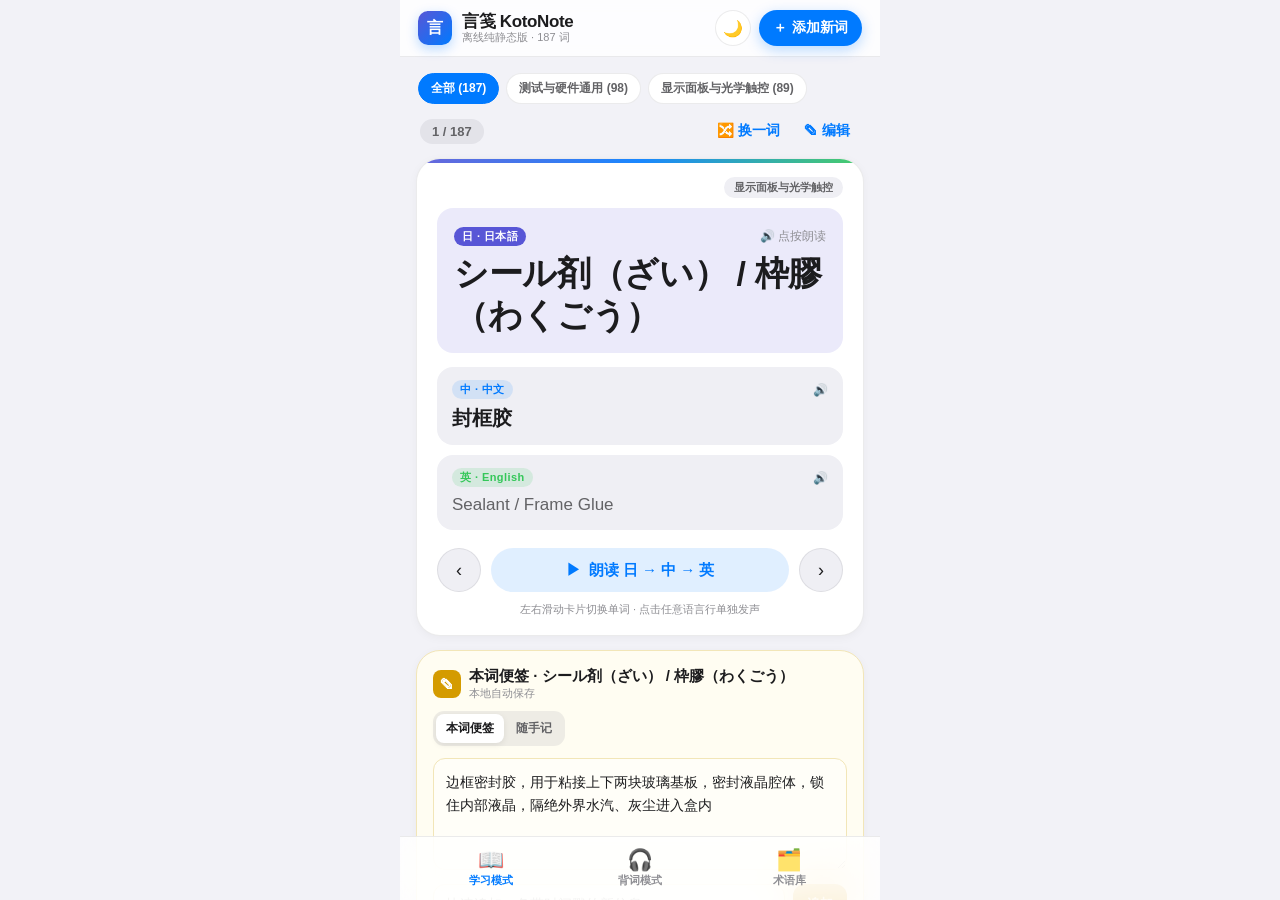
==== static/index.html @ 9d491697 "Initial commit: add KotoNote v2 static and Retiehe editions" ====
<!DOCTYPE html>
<html lang="zh-CN" data-theme="light">
<head>
  <meta charset="UTF-8" />
  <meta name="viewport" content="width=device-width, initial-scale=1.0, maximum-scale=1.0, user-scalable=no, viewport-fit=cover" />
  <meta name="apple-mobile-web-app-capable" content="yes" />
  <meta name="apple-mobile-web-app-status-bar-style" content="default" />
  <meta name="apple-mobile-web-app-title" content="言笺 KotoNote" />
  <meta name="theme-color" content="#F2F2F7" id="theme-color-meta" />
  <title>言笺 KotoNote · 纯静态离线版（187 词）</title>
  <style>
:root {
  --bg: #F2F2F7;
  --bg-elevated: rgba(255, 255, 255, 0.84);
  --bg-solid: #FFFFFF;
  --bg-secondary: #EFEFF4;
  --bg-tertiary: rgba(118, 118, 128, 0.12);
  --text-primary: #1C1C1E;
  --text-secondary: #636366;
  --text-tertiary: #8E8E93;
  --accent: #007AFF;
  --accent-soft: rgba(0, 122, 255, 0.12);
  --jp-accent: #5856D6;
  --jp-soft: rgba(88, 86, 214, 0.12);
  --zh-accent: #007AFF;
  --zh-soft: rgba(0, 122, 255, 0.12);
  --en-accent: #34C759;
  --en-soft: rgba(52, 199, 89, 0.14);
  --danger: #FF3B30;
  --warn-bg: #FFF4E5;
  --warn-border: #FFD8A8;
  --warn-text: #9C4221;
  --note-bg: #FFFDF2;
  --note-border: #F2E6B8;
  --note-accent: #D49B00;
  --note-line: rgba(212, 155, 0, 0.14);
  --border: rgba(60, 60, 67, 0.1);
  --shadow-sm: 0 2px 10px rgba(0, 0, 0, 0.04);
  --shadow-md: 0 10px 30px rgba(0, 0, 0, 0.07);
  --shadow-lg: 0 18px 48px rgba(0, 0, 0, 0.16);
  --radius-lg: 24px;
  --radius-md: 16px;
  --radius-sm: 12px;
  --safe-top: env(safe-area-inset-top, 0px);
  --safe-bottom: env(safe-area-inset-bottom, 0px);
  --tabbar-h: 64px;
}

[data-theme="dark"] {
  --bg: #000000;
  --bg-elevated: rgba(28, 28, 30, 0.86);
  --bg-solid: #1C1C1E;
  --bg-secondary: #2C2C2E;
  --bg-tertiary: rgba(118, 118, 128, 0.24);
  --text-primary: #F2F2F7;
  --text-secondary: #AEAEB2;
  --text-tertiary: #8E8E93;
  --accent: #0A84FF;
  --accent-soft: rgba(10, 132, 255, 0.2);
  --jp-accent: #7D7AFF;
  --jp-soft: rgba(125, 122, 255, 0.2);
  --zh-accent: #0A84FF;
  --zh-soft: rgba(10, 132, 255, 0.2);
  --en-accent: #30D158;
  --en-soft: rgba(48, 209, 88, 0.2);
  --danger: #FF453A;
  --warn-bg: #2C1F12;
  --warn-border: #5C3D1E;
  --warn-text: #FFB770;
  --note-bg: #1F1D14;
  --note-border: #3F371E;
  --note-accent: #FFD60A;
  --note-line: rgba(255, 214, 10, 0.12);
  --border: rgba(255, 255, 255, 0.12);
  --shadow-sm: 0 2px 10px rgba(0, 0, 0, 0.3);
  --shadow-md: 0 12px 32px rgba(0, 0, 0, 0.45);
  --shadow-lg: 0 20px 54px rgba(0, 0, 0, 0.7);
}

* {
  box-sizing: border-box;
  -webkit-tap-highlight-color: transparent;
}

html, body {
  margin: 0;
  padding: 0;
  width: 100%;
  height: 100%;
  background: var(--bg);
  color: var(--text-primary);
  font-family: -apple-system, BlinkMacSystemFont, "SF Pro Text", "SF Pro Display",
    "Hiragino Sans", "Hiragino Kaku Gothic ProN", "PingFang SC", "Noto Sans CJK SC", sans-serif;
  -webkit-font-smoothing: antialiased;
  overscroll-behavior-y: none;
}

body {
  display: flex;
  justify-content: center;
  min-height: 100dvh;
}

.app-shell {
  width: 100%;
  max-width: 480px;
  height: 100dvh;
  display: flex;
  flex-direction: column;
  position: relative;
  background: var(--bg);
  overflow: hidden;
}

/* Header */
.app-header {
  position: sticky;
  top: 0;
  z-index: 20;
  padding: calc(var(--safe-top) + 10px) 18px 10px;
  background: var(--bg-elevated);
  backdrop-filter: saturate(180%) blur(24px);
  -webkit-backdrop-filter: saturate(180%) blur(24px);
  border-bottom: 0.5px solid var(--border);
  display: flex;
  align-items: center;
  justify-content: space-between;
  gap: 10px;
}

.brand {
  display: flex;
  align-items: center;
  gap: 10px;
  min-width: 0;
}

.brand-icon {
  width: 34px;
  height: 34px;
  border-radius: 10px;
  background: linear-gradient(135deg, #5856D6 0%, #007AFF 100%);
  color: #FFF;
  font-weight: 700;
  font-size: 16px;
  display: flex;
  align-items: center;
  justify-content: center;
  box-shadow: 0 4px 12px rgba(0, 122, 255, 0.28);
  flex-shrink: 0;
}

.brand-text {
  display: flex;
  flex-direction: column;
  line-height: 1.15;
}

.brand-title {
  font-size: 17px;
  font-weight: 700;
  letter-spacing: -0.02em;
}

.brand-sub {
  font-size: 11px;
  color: var(--text-tertiary);
  font-weight: 500;
}

.header-actions {
  display: flex;
  align-items: center;
  gap: 8px;
  flex-shrink: 0;
}

.icon-btn {
  width: 36px;
  height: 36px;
  border-radius: 50%;
  border: 0.5px solid var(--border);
  background: var(--bg-solid);
  color: var(--text-primary);
  display: inline-flex;
  align-items: center;
  justify-content: center;
  cursor: pointer;
  font-size: 16px;
  transition: transform 0.14s ease;
}

.icon-btn:active {
  transform: scale(0.92);
}

.add-pill-btn {
  height: 36px;
  padding: 0 14px;
  border-radius: 18px;
  border: none;
  background: var(--accent);
  color: #FFF;
  font-size: 14px;
  font-weight: 600;
  display: inline-flex;
  align-items: center;
  gap: 5px;
  cursor: pointer;
  box-shadow: 0 4px 14px rgba(0, 122, 255, 0.28);
  transition: transform 0.14s ease, opacity 0.18s ease;
}

.add-pill-btn:active {
  transform: scale(0.95);
  opacity: 0.9;
}

/* Warning Banner */
.env-banner {
  display: none;
  margin: 10px 16px 0;
  padding: 10px 14px;
  border-radius: 14px;
  background: var(--warn-bg);
  border: 1px solid var(--warn-border);
  color: var(--warn-text);
  font-size: 12px;
  line-height: 1.5;
  font-weight: 500;
}

.env-banner.show {
  display: block;
}

/* Category Strip */
.cat-strip {
  display: flex;
  gap: 7px;
  overflow-x: auto;
  padding: 2px 2px 12px;
  scrollbar-width: none;
}

.cat-strip::-webkit-scrollbar {
  display: none;
}

.cat-chip {
  flex-shrink: 0;
  border: 0.5px solid var(--border);
  background: var(--bg-solid);
  color: var(--text-secondary);
  font-size: 12px;
  font-weight: 600;
  padding: 6px 12px;
  border-radius: 999px;
  cursor: pointer;
  transition: all 0.16s ease;
}

.cat-chip.active {
  background: var(--accent);
  color: #FFF;
  border-color: var(--accent);
}

/* Main Scroll Area */
.main-content {
  flex: 1;
  overflow-y: auto;
  -webkit-overflow-scrolling: touch;
  padding: 14px 16px calc(var(--tabbar-h) + var(--safe-bottom) + 22px);
}

.view-section {
  display: none;
  animation: fadeIn 0.22s ease;
}

.view-section.active {
  display: block;
}

@keyframes fadeIn {
  from { opacity: 0; transform: translateY(6px); }
  to { opacity: 1; transform: translateY(0); }
}

/* Common Card */
.card {
  background: var(--bg-solid);
  border-radius: var(--radius-lg);
  border: 0.5px solid var(--border);
  box-shadow: var(--shadow-sm);
  padding: 18px;
  margin-bottom: 14px;
}

.section-meta {
  display: flex;
  align-items: center;
  justify-content: space-between;
  margin-bottom: 12px;
  padding: 0 4px;
}

.counter-pill {
  font-size: 13px;
  font-weight: 600;
  color: var(--text-secondary);
  background: var(--bg-tertiary);
  padding: 5px 12px;
  border-radius: 999px;
  font-variant-numeric: tabular-nums;
}

.ghost-btn {
  border: none;
  background: transparent;
  color: var(--accent);
  font-size: 14px;
  font-weight: 600;
  padding: 6px 10px;
  border-radius: 10px;
  cursor: pointer;
  display: inline-flex;
  align-items: center;
  gap: 5px;
}

.ghost-btn:active {
  background: var(--accent-soft);
}

/* Study Card */
.study-card {
  position: relative;
  padding: 18px 20px 18px;
  touch-action: pan-y;
  user-select: none;
  overflow: hidden;
}

.study-card::before {
  content: "";
  position: absolute;
  top: 0;
  left: 0;
  right: 0;
  height: 4px;
  background: linear-gradient(90deg, var(--jp-accent), var(--zh-accent), var(--en-accent));
  opacity: 0.9;
}

.study-cat-row {
  display: flex;
  justify-content: flex-end;
  margin-bottom: 10px;
}

.cat-pill-tag {
  font-size: 11px;
  font-weight: 600;
  color: var(--text-secondary);
  background: var(--bg-secondary);
  padding: 3px 10px;
  border-radius: 999px;
}

.lang-block {
  padding: 12px 14px;
  border-radius: var(--radius-md);
  margin-bottom: 10px;
  cursor: pointer;
  transition: background 0.18s ease, transform 0.14s ease, border-color 0.18s ease;
  border: 1.5px solid transparent;
}

.lang-block:active {
  transform: scale(0.985);
}

.lang-block.jp-block {
  background: var(--jp-soft);
  padding: 18px 16px 16px;
  margin-bottom: 14px;
}

.lang-block.zh-block {
  background: var(--bg-secondary);
}

.lang-block.en-block {
  background: var(--bg-secondary);
  margin-bottom: 14px;
}

.lang-block.speaking {
  border-color: var(--accent);
  box-shadow: 0 0 0 3px var(--accent-soft);
}

.lang-block.jp-block.speaking {
  border-color: var(--jp-accent);
  box-shadow: 0 0 0 3px var(--jp-soft);
}

.lang-block.en-block.speaking {
  border-color: var(--en-accent);
  box-shadow: 0 0 0 3px var(--en-soft);
}

.lang-header {
  display: flex;
  align-items: center;
  justify-content: space-between;
  margin-bottom: 6px;
}

.lang-badge {
  font-size: 11px;
  font-weight: 700;
  letter-spacing: 0.04em;
  padding: 2px 8px;
  border-radius: 999px;
  display: inline-flex;
  align-items: center;
  gap: 4px;
}

.badge-jp {
  background: var(--jp-accent);
  color: #FFF;
}

.badge-zh {
  background: var(--zh-soft);
  color: var(--zh-accent);
}

.badge-en {
  background: var(--en-soft);
  color: var(--en-accent);
}

.speak-hint {
  font-size: 12px;
  color: var(--text-tertiary);
}

.jp-word-large {
  font-size: 34px;
  font-weight: 800;
  line-height: 1.24;
  letter-spacing: -0.01em;
  color: var(--text-primary);
  word-break: break-word;
}

.jp-kana {
  margin-top: 6px;
  font-size: 15px;
  font-weight: 500;
  color: var(--jp-accent);
}

.zh-word {
  font-size: 20px;
  font-weight: 600;
  line-height: 1.35;
  color: var(--text-primary);
  word-break: break-word;
}

.en-word {
  font-size: 17px;
  font-weight: 500;
  line-height: 1.4;
  color: var(--text-secondary);
  word-break: break-word;
}

.muted-placeholder {
  color: var(--text-tertiary);
  font-size: 15px;
  font-weight: 400;
  font-style: italic;
}

.study-controls {
  display: flex;
  align-items: center;
  justify-content: space-between;
  gap: 10px;
  padding-top: 4px;
}

.nav-circle-btn {
  width: 44px;
  height: 44px;
  border-radius: 50%;
  border: 0.5px solid var(--border);
  background: var(--bg-secondary);
  color: var(--text-primary);
  font-size: 18px;
  display: inline-flex;
  align-items: center;
  justify-content: center;
  cursor: pointer;
}

.nav-circle-btn:active {
  transform: scale(0.92);
}

.speak-all-btn {
  flex: 1;
  height: 44px;
  border-radius: 22px;
  border: none;
  background: var(--accent-soft);
  color: var(--accent);
  font-size: 15px;
  font-weight: 700;
  display: inline-flex;
  align-items: center;
  justify-content: center;
  gap: 8px;
  cursor: pointer;
}

.speak-all-btn:active {
  transform: scale(0.97);
}

.swipe-tip {
  text-align: center;
  font-size: 11px;
  color: var(--text-tertiary);
  margin-top: 10px;
}

/* Notes Card */
.notes-card {
  background: var(--note-bg);
  border: 1px solid var(--note-border);
  border-radius: var(--radius-lg);
  padding: 16px;
  box-shadow: var(--shadow-sm);
}

.notes-header {
  display: flex;
  align-items: center;
  justify-content: space-between;
  gap: 10px;
  margin-bottom: 12px;
  flex-wrap: wrap;
}

.notes-title-group {
  display: flex;
  align-items: center;
  gap: 8px;
}

.notes-icon {
  width: 28px;
  height: 28px;
  border-radius: 8px;
  background: var(--note-accent);
  color: #FFF;
  display: inline-flex;
  align-items: center;
  justify-content: center;
  font-size: 14px;
  font-weight: 700;
}

.notes-title {
  font-size: 15px;
  font-weight: 700;
  color: var(--text-primary);
}

.save-status {
  font-size: 11px;
  color: var(--text-tertiary);
}

.segmented {
  display: inline-flex;
  background: var(--bg-tertiary);
  padding: 3px;
  border-radius: 11px;
  gap: 2px;
}

.seg-btn {
  border: none;
  background: transparent;
  color: var(--text-secondary);
  font-size: 12px;
  font-weight: 600;
  padding: 6px 10px;
  border-radius: 8px;
  cursor: pointer;
  transition: all 0.18s ease;
}

.seg-btn.active {
  background: var(--bg-solid);
  color: var(--text-primary);
  box-shadow: 0 2px 6px rgba(0, 0, 0, 0.08);
}

.note-textarea {
  width: 100%;
  min-height: 112px;
  resize: vertical;
  border: 1px solid var(--note-border);
  border-radius: var(--radius-sm);
  padding: 12px;
  background: rgba(255, 255, 255, 0.45);
  color: var(--text-primary);
  font-family: inherit;
  font-size: 14px;
  line-height: 1.65;
  outline: none;
}

[data-theme="dark"] .note-textarea {
  background: rgba(0, 0, 0, 0.25);
}

.note-textarea:focus {
  border-color: var(--note-accent);
}

.quick-append-row {
  display: flex;
  gap: 8px;
  margin-top: 10px;
}

.quick-input {
  flex: 1;
  height: 40px;
  border-radius: 12px;
  border: 1px solid var(--note-border);
  background: var(--bg-solid);
  color: var(--text-primary);
  padding: 0 12px;
  font-size: 14px;
  outline: none;
}

.quick-add-btn {
  height: 40px;
  padding: 0 14px;
  border-radius: 12px;
  border: none;
  background: var(--note-accent);
  color: #FFF;
  font-size: 13px;
  font-weight: 700;
  cursor: pointer;
  flex-shrink: 0;
}

[data-theme="dark"] .quick-add-btn {
  color: #1C1C1E;
}

.note-entries {
  margin-top: 12px;
  display: flex;
  flex-direction: column;
  gap: 8px;
}

.note-entry {
  background: rgba(255, 255, 255, 0.6);
  border: 0.5px solid var(--note-border);
  border-radius: 12px;
  padding: 10px 12px;
  display: flex;
  align-items: flex-start;
  justify-content: space-between;
  gap: 10px;
}

[data-theme="dark"] .note-entry {
  background: rgba(255, 255, 255, 0.04);
}

.note-entry-body {
  flex: 1;
  min-width: 0;
}

.note-entry-text {
  font-size: 14px;
  line-height: 1.5;
  color: var(--text-primary);
  white-space: pre-wrap;
  word-break: break-word;
}

.note-entry-time {
  margin-top: 4px;
  font-size: 11px;
  color: var(--text-tertiary);
}

.note-del-btn {
  border: none;
  background: transparent;
  color: var(--text-tertiary);
  font-size: 16px;
  padding: 2px 6px;
  cursor: pointer;
}

.note-del-btn:active {
  color: var(--danger);
}

/* Recite Player */
.recite-hero {
  background: var(--bg-solid);
  border-radius: 28px;
  border: 0.5px solid var(--border);
  box-shadow: var(--shadow-md);
  padding: 20px;
  margin-bottom: 14px;
}

.recite-status-bar {
  display: flex;
  align-items: center;
  justify-content: space-between;
  margin-bottom: 16px;
}

.timer-display {
  display: inline-flex;
  align-items: center;
  gap: 7px;
  font-size: 15px;
  font-weight: 700;
  font-variant-numeric: tabular-nums;
  color: var(--accent);
  background: var(--accent-soft);
  padding: 6px 12px;
  border-radius: 999px;
}

.wake-chip {
  border: 0.5px solid var(--border);
  background: var(--bg-secondary);
  color: var(--text-secondary);
  font-size: 12px;
  font-weight: 600;
  padding: 6px 11px;
  border-radius: 999px;
  cursor: pointer;
  display: inline-flex;
  align-items: center;
  gap: 5px;
}

.wake-chip.on {
  background: var(--en-soft);
  color: var(--en-accent);
  border-color: transparent;
}

.wave-bar-wrap {
  height: 22px;
  display: inline-flex;
  align-items: center;
  gap: 3px;
}

.wave-bar {
  width: 3px;
  height: 6px;
  border-radius: 2px;
  background: currentColor;
}

.playing .wave-bar {
  animation: wavePulse 0.9s infinite ease-in-out;
}
.playing .wave-bar:nth-child(2) { animation-delay: 0.15s; }
.playing .wave-bar:nth-child(3) { animation-delay: 0.3s; }
.playing .wave-bar:nth-child(4) { animation-delay: 0.45s; }

@keyframes wavePulse {
  0%, 100% { height: 5px; opacity: 0.45; }
  50% { height: 18px; opacity: 1; }
}

.recite-stage {
  display: flex;
  flex-direction: column;
  gap: 10px;
  margin-bottom: 18px;
}

.recite-row {
  padding: 14px 16px;
  border-radius: 16px;
  background: var(--bg-secondary);
  border: 1.5px solid transparent;
  transition: all 0.24s ease;
  opacity: 0.68;
}

.recite-row.active-lang {
  opacity: 1;
  transform: scale(1.015);
  background: var(--bg-solid);
  box-shadow: var(--shadow-sm);
}

.recite-row[data-lang="jp"].active-lang {
  border-color: var(--jp-accent);
  background: var(--jp-soft);
}

.recite-row[data-lang="zh"].active-lang {
  border-color: var(--zh-accent);
  background: var(--zh-soft);
}

.recite-row[data-lang="en"].active-lang {
  border-color: var(--en-accent);
  background: var(--en-soft);
}

.recite-row-top {
  display: flex;
  align-items: center;
  justify-content: space-between;
  margin-bottom: 5px;
}

.recite-jp-text {
  font-size: 26px;
  font-weight: 800;
  line-height: 1.25;
  color: var(--text-primary);
  word-break: break-word;
}

.recite-kana-text {
  font-size: 13px;
  color: var(--jp-accent);
  margin-top: 3px;
  font-weight: 500;
}

.recite-zh-text {
  font-size: 19px;
  font-weight: 600;
  color: var(--text-primary);
  word-break: break-word;
}

.recite-en-text {
  font-size: 16px;
  font-weight: 500;
  color: var(--text-secondary);
  word-break: break-word;
}

.order-indicator {
  display: flex;
  align-items: center;
  justify-content: center;
  gap: 8px;
  font-size: 12px;
  color: var(--text-tertiary);
  margin-bottom: 14px;
}

.order-step {
  padding: 2px 8px;
  border-radius: 999px;
  font-weight: 600;
}

.order-step.current {
  background: var(--accent);
  color: #FFF;
}

.player-controls {
  display: flex;
  align-items: center;
  justify-content: center;
  gap: 20px;
  margin-top: 6px;
}

.ctrl-btn {
  width: 50px;
  height: 50px;
  border-radius: 50%;
  border: 0.5px solid var(--border);
  background: var(--bg-secondary);
  color: var(--text-primary);
  font-size: 20px;
  display: inline-flex;
  align-items: center;
  justify-content: center;
  cursor: pointer;
}

.ctrl-btn:active {
  transform: scale(0.92);
}

.play-main-btn {
  width: 70px;
  height: 70px;
  border-radius: 50%;
  border: none;
  background: linear-gradient(135deg, #5856D6 0%, #007AFF 100%);
  color: #FFF;
  font-size: 26px;
  display: inline-flex;
  align-items: center;
  justify-content: center;
  cursor: pointer;
  box-shadow: 0 10px 26px rgba(0, 122, 255, 0.35);
}

.play-main-btn:active {
  transform: scale(0.93);
}

/* Settings Rows */
.setting-row {
  display: flex;
  align-items: center;
  justify-content: space-between;
  padding: 12px 0;
  border-bottom: 0.5px solid var(--border);
  gap: 10px;
}

.setting-row:last-child { border-bottom: none; padding-bottom: 2px; }
.setting-row:first-child { padding-top: 2px; }

.setting-label { font-size: 14px; font-weight: 600; color: var(--text-primary); }
.setting-sub { font-size: 11px; color: var(--text-tertiary); margin-top: 2px; }

.chip-group {
  display: flex;
  gap: 6px;
  flex-wrap: wrap;
  justify-content: flex-end;
}

.chip-btn {
  border: 1px solid var(--border);
  background: var(--bg-secondary);
  color: var(--text-secondary);
  font-size: 12px;
  font-weight: 600;
  padding: 6px 11px;
  border-radius: 10px;
  cursor: pointer;
}

.chip-btn.active {
  background: var(--accent);
  color: #FFF;
  border-color: var(--accent);
}

/* Lexicon View */
.search-bar-wrap {
  position: relative;
  margin-bottom: 10px;
}

.search-input {
  width: 100%;
  height: 44px;
  border-radius: 14px;
  border: 0.5px solid var(--border);
  background: var(--bg-solid);
  color: var(--text-primary);
  padding: 0 14px 0 38px;
  font-size: 15px;
  outline: none;
  box-shadow: var(--shadow-sm);
}

.search-icon {
  position: absolute;
  left: 13px;
  top: 50%;
  transform: translateY(-50%);
  color: var(--text-tertiary);
  font-size: 15px;
  pointer-events: none;
}

.lexicon-tools {
  display: grid;
  grid-template-columns: repeat(2, 1fr);
  gap: 8px;
  margin-bottom: 14px;
}

.tool-btn {
  height: 38px;
  border-radius: 12px;
  border: 0.5px solid var(--border);
  background: var(--bg-solid);
  color: var(--text-primary);
  font-size: 12px;
  font-weight: 600;
  cursor: pointer;
  display: inline-flex;
  align-items: center;
  justify-content: center;
  gap: 5px;
  box-shadow: var(--shadow-sm);
}

.tool-btn:active { transform: scale(0.97); }

.word-list {
  display: flex;
  flex-direction: column;
  gap: 10px;
}

.word-item {
  background: var(--bg-solid);
  border-radius: 18px;
  border: 0.5px solid var(--border);
  padding: 14px 16px;
  box-shadow: var(--shadow-sm);
  display: flex;
  align-items: center;
  justify-content: space-between;
  gap: 12px;
  cursor: pointer;
}

.word-item-main {
  flex: 1;
  min-width: 0;
}

.word-item-jp {
  font-size: 18px;
  font-weight: 700;
  color: var(--text-primary);
  display: flex;
  align-items: baseline;
  gap: 7px;
  flex-wrap: wrap;
}

.word-item-kana {
  font-size: 12px;
  font-weight: 500;
  color: var(--jp-accent);
}

.word-item-zh {
  font-size: 14px;
  font-weight: 500;
  color: var(--text-secondary);
  margin-top: 4px;
}

.word-item-en {
  font-size: 13px;
  color: var(--text-tertiary);
  margin-top: 2px;
}

.word-item-tags {
  display: flex;
  gap: 6px;
  flex-wrap: wrap;
  margin-top: 6px;
}

.word-item-cat-tag {
  font-size: 10px;
  font-weight: 600;
  color: var(--accent);
  background: var(--accent-soft);
  padding: 2px 7px;
  border-radius: 6px;
}

.word-item-note-tag {
  font-size: 10px;
  color: var(--note-accent);
  background: var(--note-line);
  padding: 2px 7px;
  border-radius: 6px;
}

.word-item-actions {
  display: flex;
  flex-direction: column;
  gap: 6px;
  flex-shrink: 0;
}

.mini-action-btn {
  width: 34px;
  height: 34px;
  border-radius: 10px;
  border: none;
  background: var(--bg-secondary);
  color: var(--text-secondary);
  font-size: 14px;
  display: inline-flex;
  align-items: center;
  justify-content: center;
  cursor: pointer;
}

.mini-action-btn.danger:active {
  background: rgba(255, 59, 48, 0.16);
  color: var(--danger);
}

/* Bottom Tab Bar */
.tab-bar {
  position: fixed;
  bottom: 0;
  left: 50%;
  transform: translateX(-50%);
  width: 100%;
  max-width: 480px;
  height: calc(var(--tabbar-h) + var(--safe-bottom));
  padding: 6px 16px calc(var(--safe-bottom) + 6px);
  background: var(--bg-elevated);
  backdrop-filter: saturate(180%) blur(24px);
  -webkit-backdrop-filter: saturate(180%) blur(24px);
  border-top: 0.5px solid var(--border);
  display: grid;
  grid-template-columns: repeat(3, 1fr);
  z-index: 25;
}

.tab-item {
  border: none;
  background: transparent;
  color: var(--text-tertiary);
  display: flex;
  flex-direction: column;
  align-items: center;
  justify-content: center;
  gap: 3px;
  cursor: pointer;
  font-size: 11px;
  font-weight: 600;
}

.tab-item.active {
  color: var(--accent);
}

.tab-icon {
  font-size: 21px;
  line-height: 1;
}

/* Bottom Sheet */
.sheet-backdrop {
  position: fixed;
  inset: 0;
  background: rgba(0, 0, 0, 0.42);
  backdrop-filter: blur(4px);
  -webkit-backdrop-filter: blur(4px);
  z-index: 50;
  display: none;
  align-items: flex-end;
  justify-content: center;
}

.sheet-backdrop.open {
  display: flex;
}

.sheet-panel {
  width: 100%;
  max-width: 480px;
  max-height: 88dvh;
  overflow-y: auto;
  background: var(--bg-solid);
  border-radius: 26px 26px 0 0;
  padding: 12px 20px calc(var(--safe-bottom) + 22px);
  box-shadow: var(--shadow-lg);
}

.sheet-handle {
  width: 38px;
  height: 5px;
  border-radius: 3px;
  background: var(--bg-tertiary);
  margin: 0 auto 14px;
}

.sheet-header {
  display: flex;
  align-items: center;
  justify-content: space-between;
  margin-bottom: 16px;
}

.sheet-title {
  font-size: 18px;
  font-weight: 700;
}

.form-group {
  margin-bottom: 13px;
}

.form-label {
  display: block;
  font-size: 12px;
  font-weight: 600;
  color: var(--text-secondary);
  margin-bottom: 6px;
}

.form-input, .form-textarea {
  width: 100%;
  border-radius: 12px;
  border: 1px solid var(--border);
  background: var(--bg-secondary);
  color: var(--text-primary);
  padding: 11px 13px;
  font-family: inherit;
  font-size: 15px;
  outline: none;
}

.form-input:focus, .form-textarea:focus {
  border-color: var(--accent);
  background: var(--bg-solid);
}

.form-textarea {
  min-height: 90px;
  resize: vertical;
  line-height: 1.5;
}

.primary-block-btn {
  width: 100%;
  height: 48px;
  border-radius: 14px;
  border: none;
  background: var(--accent);
  color: #FFF;
  font-size: 16px;
  font-weight: 700;
  cursor: pointer;
  margin-top: 6px;
}

.primary-block-btn:active {
  opacity: 0.9;
}

/* Toast */
.toast {
  position: fixed;
  top: calc(var(--safe-top) + 68px);
  left: 50%;
  transform: translateX(-50%) translateY(-16px);
  background: rgba(28, 28, 30, 0.92);
  color: #FFF;
  padding: 10px 18px;
  border-radius: 999px;
  font-size: 13px;
  font-weight: 600;
  z-index: 80;
  opacity: 0;
  pointer-events: none;
  transition: all 0.24s ease;
  max-width: 90vw;
  text-align: center;
  box-shadow: var(--shadow-md);
}

[data-theme="dark"] .toast {
  background: rgba(242, 242, 247, 0.94);
  color: #1C1C1E;
}

.toast.show {
  opacity: 1;
  transform: translateX(-50%) translateY(0);
}

.empty-state {
  text-align: center;
  padding: 42px 20px;
  color: var(--text-tertiary);
}

.empty-state-title {
  font-size: 16px;
  font-weight: 600;
  color: var(--text-secondary);
  margin-bottom: 8px;
}

/* Voice selector & repeat pill */
.voice-select {
  max-width: 195px;
  height: 34px;
  border-radius: 10px;
  border: 1px solid var(--border);
  background: var(--bg-secondary);
  color: var(--text-primary);
  font-family: inherit;
  font-size: 12px;
  font-weight: 600;
  padding: 0 10px;
  outline: none;
}

.voice-select:focus {
  border-color: var(--accent);
}

.voice-tip-box {
  margin-top: 10px;
  padding: 10px 12px;
  border-radius: 12px;
  background: var(--jp-soft);
  color: var(--text-secondary);
  font-size: 11.5px;
  line-height: 1.55;
}

.voice-tip-box strong {
  color: var(--jp-accent);
}

  </style>
</head>
<body>
  <div class="app-shell">
    <!-- Top Header -->
    <header class="app-header">
      <div class="brand">
        <div class="brand-icon">言</div>
        <div class="brand-text">
          <span class="brand-title">言笺 KotoNote</span>
          <span class="brand-sub" id="header-subtitle">本地词库加载中…</span>
        </div>
      </div>
      <div class="header-actions">
        <button class="icon-btn" id="theme-toggle-btn" aria-label="切换浅色深色模式" title="切换主题">🌙</button>
        <button class="add-pill-btn" id="open-add-btn"><span>＋</span><span>添加新词</span></button>
      </div>
    </header>

    <!-- In-app browser warning -->
    <div class="env-banner" id="inapp-banner">
      ⚠️ 检测到你在微信/QQ 等内置浏览器中打开，iPhone 内置浏览器通常会禁用网页朗读。请点击右上角 <strong>···</strong> 选择「在默认浏览器（Safari）中打开」。
    </div>

    <!-- Main Scroll Content -->
    <main class="main-content">
      <!-- 1. 学习模式 (Study Mode) -->
      <section class="view-section active" id="view-study">
        <div class="cat-strip" id="study-cat-strip"></div>

        <div class="section-meta">
          <span class="counter-pill" id="study-counter">0 / 0</span>
          <div>
            <button class="ghost-btn" id="study-shuffle-btn">🔀 换一词</button>
            <button class="ghost-btn" id="study-edit-btn">✎ 编辑</button>
          </div>
        </div>

        <div class="card study-card" id="study-card">
          <div class="study-cat-row">
            <span class="cat-pill-tag" id="study-word-cat">未分类</span>
          </div>

          <!-- 日语置顶放大 -->
          <div class="lang-block jp-block" id="study-jp-block" data-speak="jp">
            <div class="lang-header">
              <span class="lang-badge badge-jp">日 · 日本語</span>
              <span class="speak-hint">🔊 点按朗读</span>
            </div>
            <div class="jp-word-large" id="study-jp-text"></div>
            <div class="jp-kana" id="study-jp-kana"></div>
          </div>

          <!-- 中文 -->
          <div class="lang-block zh-block" id="study-zh-block" data-speak="zh">
            <div class="lang-header">
              <span class="lang-badge badge-zh">中 · 中文</span>
              <span class="speak-hint">🔊</span>
            </div>
            <div class="zh-word" id="study-zh-text"></div>
          </div>

          <!-- 英文 -->
          <div class="lang-block en-block" id="study-en-block" data-speak="en">
            <div class="lang-header">
              <span class="lang-badge badge-en">英 · English</span>
              <span class="speak-hint">🔊</span>
            </div>
            <div class="en-word" id="study-en-text"></div>
          </div>

          <div class="study-controls">
            <button class="nav-circle-btn" id="study-prev-btn" aria-label="上一个">‹</button>
            <button class="speak-all-btn" id="study-speak-all-btn">
              <span>▶</span>
              <span>朗读 日 → 中 → 英</span>
            </button>
            <button class="nav-circle-btn" id="study-next-btn" aria-label="下一个">›</button>
          </div>
          <div class="swipe-tip">左右滑动卡片切换单词 · 点击任意语言行单独发声</div>
        </div>

        <!-- 底部便签功能 -->
        <div class="notes-card">
          <div class="notes-header">
            <div class="notes-title-group">
              <span class="notes-icon">✎</span>
              <div>
                <div class="notes-title" id="notes-title-label">本词便签</div>
                <div class="save-status" id="note-save-status">本地自动保存</div>
              </div>
            </div>
            <div class="segmented" role="tablist">
              <button class="seg-btn active" data-note-tab="word">本词便签</button>
              <button class="seg-btn" data-note-tab="scratch">随手记</button>
            </div>
          </div>

          <textarea
            class="note-textarea"
            id="note-textarea"
            placeholder="随时记录例句、语境、助词搭配或记忆联想……"
          ></textarea>

          <div class="quick-append-row">
            <input
              type="text"
              class="quick-input"
              id="quick-note-input"
              placeholder="快速追加一条带时间戳的新信息…"
            />
            <button class="quick-add-btn" id="quick-note-add-btn">追加</button>
          </div>

          <div class="note-entries" id="note-entries-list"></div>
        </div>
      </section>

      <!-- 2. 背词模式 (Recite Mode) -->
      <section class="view-section" id="view-recite">
        <div class="cat-strip" id="recite-cat-strip"></div>

        <div class="recite-hero" id="recite-hero">
          <div class="recite-status-bar">
            <div class="timer-display">
              <span class="wave-bar-wrap" id="recite-wave">
                <span class="wave-bar"></span>
                <span class="wave-bar"></span>
                <span class="wave-bar"></span>
                <span class="wave-bar"></span>
              </span>
              <span id="recite-timer-text">15:00</span>
            </div>
            <button class="wake-chip" id="wake-lock-btn" title="防止屏幕自动息屏">
              <span>☀️</span>
              <span id="wake-lock-label">屏幕常亮</span>
            </button>
          </div>

          <div class="order-indicator">
            <span class="order-step" data-step="jp">1. 日语 ×2</span>
            <span>→</span>
            <span class="order-step" data-step="zh">2. 中文</span>
            <span>→</span>
            <span class="order-step" data-step="en">3. 英文</span>
          </div>

          <div class="recite-stage">
            <div class="recite-row" data-lang="jp" id="recite-row-jp">
              <div class="recite-row-top">
                <span class="lang-badge badge-jp" id="recite-jp-badge">日 · ja-JP ×2</span>
                <span class="counter-pill" id="recite-counter" style="padding:2px 9px;font-size:11px;">0 / 0</span>
              </div>
              <div class="recite-jp-text" id="recite-jp-text"></div>
              <div class="recite-kana-text" id="recite-kana-text"></div>
            </div>

            <div class="recite-row" data-lang="zh" id="recite-row-zh">
              <div class="recite-row-top">
                <span class="lang-badge badge-zh">中 · zh-CN</span>
              </div>
              <div class="recite-zh-text" id="recite-zh-text"></div>
            </div>

            <div class="recite-row" data-lang="en" id="recite-row-en">
              <div class="recite-row-top">
                <span class="lang-badge badge-en">英 · en-US</span>
              </div>
              <div class="recite-en-text" id="recite-en-text"></div>
            </div>
          </div>

          <div class="player-controls">
            <button class="ctrl-btn" id="recite-prev-btn" aria-label="上一词">⏮</button>
            <button class="play-main-btn" id="recite-play-btn" aria-label="开始或暂停朗读">▶</button>
            <button class="ctrl-btn" id="recite-next-btn" aria-label="下一词">⏭</button>
          </div>
        </div>

        <!-- 播放设置卡片 -->
        <div class="card">
          <div class="setting-row">
            <div>
              <div class="setting-label">播放顺序</div>
              <div class="setting-sub">顺序循环或智能洗牌乱序</div>
            </div>
            <div class="segmented">
              <button class="seg-btn active" data-order="sequential">顺序</button>
              <button class="seg-btn" data-order="shuffle">乱序</button>
            </div>
          </div>

          <div class="setting-row">
            <div>
              <div class="setting-label">播放时长</div>
              <div class="setting-sub">倒计时归零自动停止</div>
            </div>
            <div class="chip-group" id="duration-chips">
              <button class="chip-btn active" data-min="15">15min</button>
              <button class="chip-btn" data-min="30">30min</button>
              <button class="chip-btn" data-min="45">45min</button>
              <button class="chip-btn" data-min="60">1h</button>
            </div>
          </div>

          <div class="setting-row">
            <div>
              <div class="setting-label">朗读语速</div>
              <div class="setting-sub">调整日中英三语播报节奏</div>
            </div>
            <div class="chip-group" id="rate-chips">
              <button class="chip-btn" data-rate="0.8">0.8x</button>
              <button class="chip-btn active" data-rate="1.0">1.0x</button>
              <button class="chip-btn" data-rate="1.2">1.2x</button>
            </div>
          </div>

          <div class="setting-row">
            <div>
              <div class="setting-label">语种间隔</div>
              <div class="setting-sub">日×2 / 中 / 英 之间停顿时长</div>
            </div>
            <div class="chip-group" id="pause-chips">
              <button class="chip-btn" data-pause="2.0">2.0s</button>
              <button class="chip-btn active" data-pause="2.5">2.5s</button>
              <button class="chip-btn" data-pause="3.0">3.0s</button>
            </div>
          </div>

          <div class="setting-row">
            <div>
              <div class="setting-label">日语发音人</div>
              <div class="setting-sub">自动优选自然神经网络语音</div>
            </div>
            <select id="jp-voice-select" class="voice-select" aria-label="选择日语发音人">
              <option value="">自动优选（最自然）</option>
            </select>
          </div>

          <div class="setting-row">
            <div>
              <div class="setting-label">重置计时</div>
              <div class="setting-sub">将当前剩余时间恢复为所选时长</div>
            </div>
            <button class="chip-btn" id="reset-timer-btn">↺ 重置</button>
          </div>

          <div class="setting-row">
            <div>
              <div class="setting-label">iPhone 语音自检</div>
              <div class="setting-sub">请确保关闭静音开关并在 Safari 打开</div>
            </div>
            <button class="chip-btn" id="test-voice-btn">🔊 测试发声</button>
          </div>
          <div class="voice-tip-box">
            <strong>💡 让 iPhone 日语发音更自然：</strong>前往 iPhone <strong>设置 → 辅助功能 → 朗读内容 → 声音 → 日语</strong>，下载 <strong>Kyoko（优化版）</strong>、<strong>Otoya（优化版）</strong> 或 <strong>Hattori</strong> 后重开 Safari，本软件会自动优先使用高音质自然人声。
          </div>
        </div>
      </section>

      <!-- 3. 术语库 (Lexicon) -->
      <section class="view-section" id="view-lexicon">
        <div class="search-bar-wrap">
          <span class="search-icon">🔍</span>
          <input
            type="search"
            class="search-input"
            id="lexicon-search"
            placeholder="搜索日语、假名、中文、英文、分类或便签…"
          />
        </div>

        <div class="cat-strip" id="lexicon-cat-strip"></div>

        <div class="lexicon-tools">
          <button class="tool-btn" id="open-batch-btn">📥 批量导入</button>
          <button class="tool-btn" id="export-tsv-btn">📊 导出表格</button>
          <button class="tool-btn" id="export-json-btn">📤 备份JSON</button>
          <button class="tool-btn" id="import-json-btn">🔄 恢复备份</button>
          <input type="file" id="json-file-input" accept=".json,application/json" style="display:none" />
        </div>

        <div class="section-meta" style="margin-bottom:10px;">
          <span class="counter-pill" id="lexicon-count-pill">加载中…</span>
          <button class="ghost-btn" id="lexicon-add-btn">＋ 新增术语</button>
        </div>

        <div class="word-list" id="word-list"></div>
      </section>
    </main>

    <!-- Bottom Tab Navigation -->
    <nav class="tab-bar" aria-label="主导航">
      <button class="tab-item active" data-tab="study">
        <span class="tab-icon">📖</span>
        <span>学习模式</span>
      </button>
      <button class="tab-item" data-tab="recite">
        <span class="tab-icon">🎧</span>
        <span>背词模式</span>
      </button>
      <button class="tab-item" data-tab="lexicon">
        <span class="tab-icon">🗂️</span>
        <span>术语库</span>
      </button>
    </nav>
  </div>

  <!-- Add / Edit Word Bottom Sheet -->
  <div class="sheet-backdrop" id="word-sheet">
    <div class="sheet-panel">
      <div class="sheet-handle"></div>
      <div class="sheet-header">
        <div class="sheet-title" id="word-sheet-title">添加新词条</div>
        <button class="ghost-btn" id="close-word-sheet">关闭</button>
      </div>
      <form id="word-form">
        <input type="hidden" id="edit-word-id" value="" />
        <div class="form-group">
          <label class="form-label" for="input-jp">日语 (日本語)</label>
          <input type="text" class="form-input" id="input-jp" placeholder="例：視野角" />
        </div>
        <div class="form-group">
          <label class="form-label" for="input-kana">读音 / 假名（可选）</label>
          <input type="text" class="form-input" id="input-kana" placeholder="例：しやかく" />
        </div>
        <div class="form-group">
          <label class="form-label" for="input-zh">中文</label>
          <input type="text" class="form-input" id="input-zh" placeholder="例：视角" />
        </div>
        <div class="form-group">
          <label class="form-label" for="input-en">英文 (English)</label>
          <input type="text" class="form-input" id="input-en" placeholder="例：View Angles" />
        </div>
        <div class="form-group">
          <label class="form-label" for="input-category">分类标签（可选，可直接输入新分类）</label>
          <input type="text" class="form-input" id="input-category" list="category-datalist" placeholder="例：显示面板与光学触控" />
          <datalist id="category-datalist"></datalist>
        </div>
        <div class="form-group">
          <label class="form-label" for="input-note">备注 / 初始便签（可选）</label>
          <textarea class="form-textarea" id="input-note" placeholder="可填写例句、场景说明或记忆点…"></textarea>
        </div>
        <button type="submit" class="primary-block-btn" id="save-word-submit">保存到本地词库</button>
      </form>
    </div>
  </div>

  <!-- Batch Import Bottom Sheet -->
  <div class="sheet-backdrop" id="batch-sheet">
    <div class="sheet-panel">
      <div class="sheet-handle"></div>
      <div class="sheet-header">
        <div class="sheet-title">批量导入到本地词库</div>
        <button class="ghost-btn" id="close-batch-sheet">关闭</button>
      </div>
      <div class="form-group">
        <label class="form-label">导入格式</label>
        <div class="segmented" style="width:100%;display:grid;grid-template-columns:1fr 1fr;">
          <button type="button" class="seg-btn active" data-batch-fmt="tsv">表格粘贴（中 ⇥ 英 ⇥ 日 ⇥ 备注）</button>
          <button type="button" class="seg-btn" data-batch-fmt="pipe">竖线分隔（日 | 中 | 英 | 假名）</button>
        </div>
      </div>
      <div class="form-group">
        <label class="form-label" for="batch-category">导入归属分类</label>
        <input type="text" class="form-input" id="batch-category" list="category-datalist" value="新增术语" placeholder="例：显示面板与光学触控" />
      </div>
      <div class="form-group">
        <label class="form-label" for="batch-textarea" id="batch-hint-label">
          直接从 Excel / WPS / 飞书复制粘贴（自动识别多行备注与去重合并）：
        </label>
        <textarea
          class="form-textarea"
          id="batch-textarea"
          style="min-height:160px;"
          placeholder="视角	View Angles	視野角（しやかく）	&#10;对比度	Contrast Ratio	コントラスト比（コントラストひ）	"
        ></textarea>
      </div>
      <button class="primary-block-btn" id="confirm-batch-btn">一键导入词库</button>
    </div>
  </div>

  <div class="toast" id="toast"></div>

  <script>

window.KotoAPI = (() => {
  'use strict';

  const SEED_ITEMS = [{"jp": "パラメータ", "kana": "", "zh": "参数", "en": "parameter", "category": "测试与硬件通用", "note": "（日常语境的引申义），表示对事物的限制条件"}, {"jp": "同等", "kana": "どうとう", "zh": "同等", "en": "equal / equivalent", "category": "测试与硬件通用", "note": ""}, {"jp": "バイアス", "kana": "", "zh": "偏差/偏置/偏见", "en": "bias", "category": "测试与硬件通用", "note": "统计学、机器学习中常译「偏差」，AI大模型语境常译「偏置」，社会语境中一般译为「偏见」。"}, {"jp": "縮小", "kana": "しゅくしょう", "zh": "缩小；缩小规模", "en": "reduce / shrink / scale down", "category": "测试与硬件通用", "note": ""}, {"jp": "グラファイト/黒鉛（こくえん）", "kana": "", "zh": "石墨", "en": "graphite", "category": "测试与硬件通用", "note": ""}, {"jp": "変化（へんか）/バリエーション", "kana": "", "zh": "变化；变动；", "en": "variation", "category": "测试与硬件通用", "note": ""}, {"jp": "ミリワット", "kana": "", "zh": "毫瓦 (mW)", "en": "milliwatt (mW)", "category": "测试与硬件通用", "note": ""}, {"jp": "", "kana": "", "zh": "显示驱动芯片", "en": "DDIC = Display Driver IC", "category": "测试与硬件通用", "note": "屏幕核心驱动 IC，含源极 / 栅极驱动、TDDI 触控显示一体芯片"}, {"jp": "", "kana": "", "zh": "动态工作功耗 / 有源功耗", "en": "Active Power", "category": "测试与硬件通用", "note": "DDIC active power：显示驱动芯片正常点亮画面、刷新像素时的动态运行功耗，单位 mW（毫瓦）"}, {"jp": "消費電力", "kana": "しょうひでんりょく", "zh": "功耗", "en": "power consumption", "category": "测试与硬件通用", "note": "Active power consumption\n动态工作功耗 = DDIC active power\n屏幕亮屏刷新、正常显示画面时驱动芯片产生的功耗"}, {"jp": "解像度", "kana": "", "zh": "分辨率/清晰率", "en": "", "category": "测试与硬件通用", "note": ""}, {"jp": "ディスプレー", "kana": "", "zh": "显示器", "en": "display", "category": "测试与硬件通用", "note": ""}, {"jp": "組電池/電池パック", "kana": "", "zh": "组电池", "en": "", "category": "测试与硬件通用", "note": ""}, {"jp": "単電池", "kana": "", "zh": "单电池", "en": "", "category": "测试与硬件通用", "note": ""}, {"jp": "過充電試験", "kana": "", "zh": "过充试验", "en": "", "category": "测试与硬件通用", "note": ""}, {"jp": "フェイル", "kana": "", "zh": "故障", "en": "fail", "category": "测试与硬件通用", "note": ""}, {"jp": "シャットダウン", "kana": "", "zh": "关机", "en": "shutdown", "category": "测试与硬件通用", "note": ""}, {"jp": "パラメーター", "kana": "", "zh": "参数/变量", "en": "parameter", "category": "测试与硬件通用", "note": ""}, {"jp": "インターフェース", "kana": "", "zh": "接口", "en": "interface", "category": "测试与硬件通用", "note": ""}, {"jp": "検証", "kana": "けんしょう", "zh": "验证", "en": "", "category": "测试与硬件通用", "note": ""}, {"jp": "単体", "kana": "たんたい〇", "zh": "单体", "en": "", "category": "测试与硬件通用", "note": ""}, {"jp": "デフォルト値", "kana": "", "zh": "默认值", "en": "default", "category": "测试与硬件通用", "note": ""}, {"jp": "", "kana": "", "zh": "延迟", "en": "", "category": "测试与硬件通用", "note": ""}, {"jp": "リアルタイム性", "kana": "", "zh": "实时性", "en": "", "category": "测试与硬件通用", "note": ""}, {"jp": "ドッキング", "kana": "", "zh": "对接", "en": "", "category": "测试与硬件通用", "note": ""}, {"jp": "タイピング", "kana": "", "zh": "输入", "en": "", "category": "测试与硬件通用", "note": ""}, {"jp": "プロセッサ/CPU", "kana": "", "zh": "处理器", "en": "", "category": "测试与硬件通用", "note": ""}, {"jp": "ストレージ", "kana": "", "zh": "储存", "en": "", "category": "测试与硬件通用", "note": ""}, {"jp": "ベンダ", "kana": "", "zh": "供应商", "en": "", "category": "测试与硬件通用", "note": ""}, {"jp": "スナップ", "kana": "", "zh": "卡扣/按扣", "en": "", "category": "测试与硬件通用", "note": ""}, {"jp": "縦線/横線", "kana": "", "zh": "竖线/横线", "en": "", "category": "测试与硬件通用", "note": ""}, {"jp": "スペック", "kana": "", "zh": "规格、参数", "en": "spec", "category": "测试与硬件通用", "note": ""}, {"jp": "アイコン", "kana": "", "zh": "图标", "en": "icon", "category": "测试与硬件通用", "note": ""}, {"jp": "ドロップテスト/落下試験", "kana": "", "zh": "跌落测试", "en": "drop", "category": "测试与硬件通用", "note": ""}, {"jp": "微落下試験", "kana": "", "zh": "微跌测试", "en": "", "category": "测试与硬件通用", "note": ""}, {"jp": "気密性", "kana": "", "zh": "气密", "en": "", "category": "测试与硬件通用", "note": ""}, {"jp": "図面", "kana": "", "zh": "图纸", "en": "", "category": "测试与硬件通用", "note": ""}, {"jp": "シールド", "kana": "", "zh": "屏蔽罩/保护罩", "en": "EMI～", "category": "测试与硬件通用", "note": ""}, {"jp": "ファブリック・導電布", "kana": "どうでんふ", "zh": "导电布", "en": "conductive fabric", "category": "测试与硬件通用", "note": ""}, {"jp": "グラファイトシート", "kana": "", "zh": "石墨片", "en": "graphite", "category": "测试与硬件通用", "note": ""}, {"jp": "敷き詰める", "kana": "", "zh": "铺满; 布满; 铺满整个表面", "en": "", "category": "测试与硬件通用", "note": ""}, {"jp": "記載⓪", "kana": "", "zh": "写上", "en": "", "category": "测试与硬件通用", "note": ""}, {"jp": "仕様", "kana": "しよう", "zh": "规格；方式；方法", "en": "", "category": "测试与硬件通用", "note": ""}, {"jp": "引き延ばす効果", "kana": "", "zh": "延伸效果（叠层侧视图用）", "en": "", "category": "测试与硬件通用", "note": ""}, {"jp": "フレキシブルプリント配線板", "kana": "", "zh": "柔性线路板", "en": "Flexible Printed Circuits", "category": "测试与硬件通用", "note": ""}, {"jp": "端", "kana": "はし⓪", "zh": "边缘；末端；起点；", "en": "", "category": "测试与硬件通用", "note": ""}, {"jp": "全張り", "kana": "ぜんばっり", "zh": "全贴合", "en": "", "category": "测试与硬件通用", "note": ""}, {"jp": "空気抜け", "kana": "", "zh": "排气；抽气；放气", "en": "", "category": "测试与硬件通用", "note": ""}, {"jp": "追記", "kana": "ついき⓪", "zh": "追加记录；补充说明", "en": "", "category": "测试与硬件通用", "note": ""}, {"jp": "コーティング", "kana": "", "zh": "涂层；镀膜；覆膜", "en": "coating", "category": "测试与硬件通用", "note": ""}, {"jp": "クラック", "kana": "", "zh": "裂缝", "en": "crack", "category": "测试与硬件通用", "note": ""}, {"jp": "スジ", "kana": "", "zh": "条纹", "en": "", "category": "测试与硬件通用", "note": ""}, {"jp": "勝手に再起動かかる", "kana": "", "zh": "自动重启", "en": "", "category": "测试与硬件通用", "note": ""}, {"jp": "電源が付かなくなった", "kana": "", "zh": "无法开机", "en": "", "category": "测试与硬件通用", "note": ""}, {"jp": "フリーズする", "kana": "", "zh": "卡死/卡住", "en": "", "category": "测试与硬件通用", "note": ""}, {"jp": "傷", "kana": "", "zh": "划痕", "en": "", "category": "测试与硬件通用", "note": ""}, {"jp": "初期化", "kana": "", "zh": "恢复出厂设置", "en": "", "category": "测试与硬件通用", "note": ""}, {"jp": "クロス検証", "kana": "", "zh": "交叉验证", "en": "", "category": "测试与硬件通用", "note": ""}, {"jp": "BTBインターフェース", "kana": "", "zh": "BTB接口", "en": "", "category": "测试与硬件通用", "note": ""}, {"jp": "コンポーネント", "kana": "", "zh": "组件", "en": "", "category": "测试与硬件通用", "note": ""}, {"jp": "バックライトは点灯する", "kana": "", "zh": "背光点亮", "en": "", "category": "测试与硬件通用", "note": ""}, {"jp": "ビルド番号", "kana": "", "zh": "版本号", "en": "", "category": "测试与硬件通用", "note": ""}, {"jp": "通常の端末", "kana": "", "zh": "正常设备/机器", "en": "", "category": "测试与硬件通用", "note": ""}, {"jp": "電源投入不可", "kana": "", "zh": "无法上电", "en": "", "category": "测试与硬件通用", "note": ""}, {"jp": "電源落ちる / 電源が切れる", "kana": "", "zh": "断电", "en": "", "category": "测试与硬件通用", "note": ""}, {"jp": "筐体⓪", "kana": "きょうたい", "zh": "外壳/壳体", "en": "", "category": "测试与硬件通用", "note": ""}, {"jp": "水没検知シール / すいぼつ / 浸水ラベル / しんすい⓪", "kana": "", "zh": "进水/防水标签", "en": "", "category": "测试与硬件通用", "note": ""}, {"jp": "~にじみ無し", "kana": "", "zh": "无渗色", "en": "", "category": "测试与硬件通用", "note": ""}, {"jp": "勘合⓪", "kana": "かんごう", "zh": "对照/核对/验证", "en": "", "category": "测试与硬件通用", "note": ""}, {"jp": "端子①", "kana": "たんし", "zh": "接头；接线端；端子", "en": "", "category": "测试与硬件通用", "note": "CN=pin脚"}, {"jp": "焼き付き", "kana": "", "zh": "烧屏", "en": "Screen Burn-in", "category": "测试与硬件通用", "note": ""}, {"jp": "デモ画面", "kana": "", "zh": "演示画面", "en": "", "category": "测试与硬件通用", "note": ""}, {"jp": "黄色まだら / 黄色かかった", "kana": "", "zh": "黄斑 / 泛黄", "en": "", "category": "测试与硬件通用", "note": ""}, {"jp": "お客様の了承", "kana": "", "zh": "顾客/客户同意", "en": "", "category": "测试与硬件通用", "note": ""}, {"jp": "色味③", "kana": "いろみ", "zh": "色深/色彩", "en": "", "category": "测试与硬件通用", "note": ""}, {"jp": "追加解析に回す", "kana": "", "zh": "进一步分析", "en": "", "category": "测试与硬件通用", "note": ""}, {"jp": "症状はDisplayについて回る", "kana": "", "zh": "现象随屏走", "en": "", "category": "测试与硬件通用", "note": ""}, {"jp": "インフォ", "kana": "", "zh": "咨询窗口", "en": "", "category": "测试与硬件通用", "note": ""}, {"jp": "たらいまわしにされた", "kana": "", "zh": "遭到推诿", "en": "", "category": "测试与硬件通用", "note": ""}, {"jp": "預かり修理に納得されない", "kana": "", "zh": "（客户）不接受寄存维修", "en": "", "category": "测试与硬件通用", "note": ""}, {"jp": "テクニカルアドバイザー", "kana": "", "zh": "技术顾问", "en": "", "category": "测试与硬件通用", "note": ""}, {"jp": "バイブ", "kana": "", "zh": "震动", "en": "", "category": "测试与硬件通用", "note": ""}, {"jp": "まえだおし⓪  前倒しする・前倒しになる / 繰り上げる・早める", "kana": "", "zh": "提前", "en": "", "category": "测试与硬件通用", "note": ""}, {"jp": "オープン", "kana": "", "zh": "开路（膜缺失 / 刻穿 / 过孔处断裂）", "en": "", "category": "测试与硬件通用", "note": ""}, {"jp": "仕組み", "kana": "しくみ⓪", "zh": "计划，安排", "en": "", "category": "测试与硬件通用", "note": ""}, {"jp": "ファーム・ / ファームウエア", "kana": "", "zh": "固件", "en": "", "category": "测试与硬件通用", "note": ""}, {"jp": "調整がしょうじたときに", "kana": "", "zh": "", "en": "", "category": "测试与硬件通用", "note": ""}, {"jp": "セット側", "kana": "", "zh": "整机", "en": "", "category": "测试与硬件通用", "note": ""}, {"jp": "銅シート・銅のパーツ（零件；部件；配件）", "kana": "", "zh": "铜片", "en": "", "category": "测试与硬件通用", "note": ""}, {"jp": "けいじょう⓪", "kana": "", "zh": "形状", "en": "", "category": "测试与硬件通用", "note": ""}, {"jp": "ワースト条件", "kana": "", "zh": "最坏情况/最差条件", "en": "", "category": "测试与硬件通用", "note": ""}, {"jp": "性能比較", "kana": "", "zh": "", "en": "", "category": "测试与硬件通用", "note": ""}, {"jp": "機種①②", "kana": "きしゅ", "zh": "机型", "en": "", "category": "测试与硬件通用", "note": ""}, {"jp": "あくまでも", "kana": "", "zh": "终究", "en": "", "category": "测试与硬件通用", "note": "これはあくまでもネット上で収集した情報です。"}, {"jp": "ミドルフレーム", "kana": "", "zh": "中框", "en": "", "category": "测试与硬件通用", "note": ""}, {"jp": "ソリューション", "kana": "", "zh": "解决方案", "en": "", "category": "测试与硬件通用", "note": ""}, {"jp": "逆算", "kana": "ぎゃくさん⓪", "zh": "倒算；倒推", "en": "", "category": "测试与硬件通用", "note": ""}, {"jp": "バックプレート", "kana": "", "zh": "背板", "en": "backing plate", "category": "测试与硬件通用", "note": ""}, {"jp": "視野角", "kana": "しやかく", "zh": "视角", "en": "View Angles", "category": "显示面板与光学触控", "note": ""}, {"jp": "コントラスト比", "kana": "コントラストひ", "zh": "对比度", "en": "Contrast Ratio", "category": "显示面板与光学触控", "note": ""}, {"jp": "応答時間", "kana": "おうとうじかん", "zh": "响应时间", "en": "Response Time", "category": "显示面板与光学触控", "note": ""}, {"jp": "斜め色シフト", "kana": "ななめいろシフト", "zh": "偏角色移/侧视色偏", "en": "Off-angle color shift", "category": "显示面板与光学触控", "note": ""}, {"jp": "色再現範囲（いろさいげんはんい） / カラーガマット", "kana": "", "zh": "色域", "en": "Color Gamut", "category": "显示面板与光学触控", "note": ""}, {"jp": "黒レベル", "kana": "くろレベル", "zh": "黑色亮度/黑位", "en": "Black", "category": "显示面板与光学触控", "note": ""}, {"jp": "輝度減衰", "kana": "きどげんすい", "zh": "亮度衰减", "en": "Luminance Decay", "category": "显示面板与光学触控", "note": ""}, {"jp": "色均一性", "kana": "いろきんいつせい", "zh": "色彩均匀度", "en": "Color uniformity", "category": "显示面板与光学触控", "note": ""}, {"jp": "寿命", "kana": "じゅみょう", "zh": "使用寿命", "en": "Life Time", "category": "显示面板与光学触控", "note": ""}, {"jp": "焼き付き", "kana": "やきつき", "zh": "图像残留/烧屏", "en": "Image Sticking", "category": "显示面板与光学触控", "note": ""}, {"jp": "クロストーク", "kana": "", "zh": "串扰", "en": "Crosstalk", "category": "显示面板与光学触控", "note": ""}, {"jp": "常時表示（じょうじひょうじ） / AOD", "kana": "", "zh": "息屏显示", "en": "AOD（Always On Display）", "category": "显示面板与光学触控", "note": ""}, {"jp": "OLEDアレイ", "kana": "", "zh": "有机发光二极管阵列", "en": "OLED Array", "category": "显示面板与光学触控", "note": ""}, {"jp": "パッシブマトリクスOLED", "kana": "", "zh": "被动矩阵有机发光二极管", "en": "Passive Matrix OLED (PMOLED)", "category": "显示面板与光学触控", "note": ""}, {"jp": "アクティブマトリクスOLED", "kana": "", "zh": "主动矩阵有机发光二极管", "en": "Active Matrix OLED (AMOLED)", "category": "显示面板与光学触控", "note": ""}, {"jp": "薄膜トランジスタ", "kana": "", "zh": "薄膜晶体管", "en": "Thin Film Transistor (TFT)", "category": "显示面板与光学触控", "note": ""}, {"jp": "ピクセルアレイ", "kana": "", "zh": "像素阵列", "en": "Pixel Array", "category": "显示面板与光学触控", "note": ""}, {"jp": "サブピクセル", "kana": "", "zh": "子像素", "en": "Sub-pixel", "category": "显示面板与光学触控", "note": ""}, {"jp": "ペンタイル配列", "kana": "", "zh": "Pentile排列", "en": "Pentile Matrix", "category": "显示面板与光学触控", "note": ""}, {"jp": "ストライプ配列", "kana": "", "zh": "条纹排列", "en": "Stripe Arrangement", "category": "显示面板与光学触控", "note": ""}, {"jp": "デルタ配列", "kana": "", "zh": "Delta排列", "en": "Delta Arrangement", "category": "显示面板与光学触控", "note": ""}, {"jp": "有機発光層", "kana": "", "zh": "有机发光层", "en": "Organic Emitting Layer", "category": "显示面板与光学触控", "note": ""}, {"jp": "正孔輸送層", "kana": "", "zh": "空穴传输层", "en": "Hole Transport Layer (HTL)", "category": "显示面板与光学触控", "note": ""}, {"jp": "電子輸送層", "kana": "", "zh": "电子传输层", "en": "Electron Transport Layer (ETL)", "category": "显示面板与光学触控", "note": ""}, {"jp": "アノード", "kana": "", "zh": "阳极", "en": "Anode", "category": "显示面板与光学触控", "note": ""}, {"jp": "カソード", "kana": "", "zh": "阴极", "en": "Cathode", "category": "显示面板与光学触控", "note": ""}, {"jp": "基板", "kana": "", "zh": "衬底", "en": "Substrate", "category": "显示面板与光学触控", "note": ""}, {"jp": "蒸着", "kana": "", "zh": "蒸镀", "en": "Vacuum Thermal Evaporation", "category": "显示面板与光学触控", "note": ""}, {"jp": "インクジェット印刷", "kana": "", "zh": "喷墨打印", "en": "Inkjet Printing", "category": "显示面板与光学触控", "note": ""}, {"jp": "フレキシブルOLEDアレイ", "kana": "", "zh": "柔性OLED阵列", "en": "Flexible OLED Array", "category": "显示面板与光学触控", "note": ""}, {"jp": "折りたたみ式OLEDアレイ", "kana": "", "zh": "折叠OLED阵列", "en": "Foldable OLED Array", "category": "显示面板与光学触控", "note": ""}, {"jp": "ウェアラブルOLEDアレイ", "kana": "", "zh": "可穿戴OLED阵列", "en": "Wearable OLED Array", "category": "显示面板与光学触控", "note": ""}, {"jp": "OLEDセンシングアレイ", "kana": "", "zh": "OLED传感阵列", "en": "OLED Sensing Array", "category": "显示面板与光学触控", "note": ""}, {"jp": "光遺伝学刺激アレイ", "kana": "", "zh": "光遗传刺激阵列", "en": "Optogenetic Stimulation Array", "category": "显示面板与光学触控", "note": ""}, {"jp": "歩留まり", "kana": "", "zh": "良率", "en": "Yield", "category": "显示面板与光学触控", "note": ""}, {"jp": "開口率", "kana": "", "zh": "开口率", "en": "Aperture Ratio", "category": "显示面板与光学触控", "note": ""}, {"jp": "近眼表示", "kana": "", "zh": "近眼显示", "en": "Near-eye Display", "category": "显示面板与光学触控", "note": ""}, {"jp": "CNCカッティング", "kana": "", "zh": "CNC切割", "en": "CNC Cutting (Computer Numerical Control Cutting)", "category": "显示面板与光学触控", "note": "CNC切割通过预编程的加工代码，用自动化设备，控制切割刀具/高能束（激光、等离子等）按照设定路径自动切割金属、塑料、木材、玻璃、复合材料等各类材料"}, {"jp": "防指紋コーティング", "kana": "ぼうしもんコーティング", "zh": "抗指纹涂层 / AF 镀膜", "en": "anti-fingerprint coating / AF coating", "category": "显示面板与光学触控", "note": "日语显示 / 电子行业中，「指紋防止」是最常用的标准译法；\n「アンチフィンガープリント」为片假名音译，多用于技术资料和产品规格书；\n「防指紋」（ぼうしもん）也是常见写法，多用于镀膜、涂层相关语境"}, {"jp": "汚れ防止コート / アンチスマッジ", "kana": "", "zh": "防污膜/玻璃（疏水防尘）", "en": "Anti-Smudge/AS", "category": "显示面板与光学触控", "note": ""}, {"jp": "アンチリフレクション / 反射防止コーティング", "kana": "", "zh": "减反射膜 / AR 膜/抗反增透膜", "en": "Anti-Reflection coating (AR)", "category": "显示面板与光学触控", "note": ""}, {"jp": "反射防止複合コート", "kana": "", "zh": "AR 复合镀膜", "en": "AR composite coating", "category": "显示面板与光学触控", "note": ""}, {"jp": "反射防止処理", "kana": "", "zh": "减反射处理", "en": "Anti-reflection treatment", "category": "显示面板与光学触控", "note": ""}, {"jp": "AR+AF 二層コーティング", "kana": "", "zh": "AR+AF 双层膜", "en": "AR+AF coating", "category": "显示面板与光学触控", "note": ""}, {"jp": "", "kana": "", "zh": "防眩光", "en": "Anti-Glare/AG", "category": "显示面板与光学触控", "note": ""}, {"jp": "相関色温度", "kana": "そうかんしょくおんど", "zh": "色温", "en": "Correlated Color Temperature（CCT）", "category": "显示面板与光学触控", "note": ""}, {"jp": "色ずれ、カラーシフト", "kana": "", "zh": "色偏（通用）", "en": "Color shift", "category": "显示面板与光学触控", "note": ""}, {"jp": "黄変", "kana": "おうへん", "zh": "底色偏黄 / 黄变", "en": "Yellow tint", "category": "显示面板与光学触控", "note": ""}, {"jp": "TCP", "kana": "テープキャリアパッケージ", "zh": "TCP（载带封装，驱动 IC 柔性载带）", "en": "TCP（Tape Carrier Package）", "category": "显示面板与光学触控", "note": ""}, {"jp": "TN：ツイステッドネマチック", "kana": "", "zh": "扭曲向列型液晶", "en": "TN：Twisted Nematic", "category": "显示面板与光学触控", "note": "基础液晶材质，成本低、响应快，但可视角度差，早年电脑显示器、低端屏常用。"}, {"jp": "STN：スーパーツイステッドネマチック", "kana": "", "zh": "超扭曲向列型液晶", "en": "STN：Super Twisted Nematic", "category": "显示面板与光学触控", "note": "扭曲角度更大，对比度优于 TN，多用于老式电子表、工控单色小屏。"}, {"jp": "ヨウ素", "kana": "", "zh": "碘", "en": "iodine", "category": "显示面板与光学触控", "note": ""}, {"jp": "TAC フィルム", "kana": "", "zh": "TAC 膜", "en": "Triacetate Cellulose Film", "category": "显示面板与光学触控", "note": "三醋酸纤维素薄膜，LCD 偏光片核心基材，表面可做各类功能涂层"}, {"jp": "AG（防眩）", "kana": "", "zh": "AG 防眩膜", "en": "Anti-Glare", "category": "显示面板与光学触控", "note": "表面微粒子凹凸结构，散射外界强光，消除屏幕反光刺眼问题"}, {"jp": "LR 低反射", "kana": "", "zh": "LR 低反射", "en": "Low Reflection", "category": "显示面板与光学触控", "note": "降低界面反射率，减少环境倒影，提升户外可视性"}, {"jp": "CHC ハードコート", "kana": "", "zh": "CHC 透明硬化", "en": "Clear Hard Coating", "category": "显示面板与光学触控", "note": "高透明硬质涂层，提升膜层耐刮擦、耐磨性能，保护面板"}, {"jp": "AR 反射防止膜", "kana": "", "zh": "AR 防反射膜", "en": "Anti-Reflection", "category": "显示面板与光学触控", "note": "多层光学干涉涂层，大幅降低屏幕反射，对比度更高"}, {"jp": "AG+LR 複合フィルム", "kana": "", "zh": "AG+LR 复合膜", "en": "Anti-Glare + Low Reflection", "category": "显示面板与光学触控", "note": "同时具备防眩光、低反射双重效果，多用于电视大屏"}, {"jp": "CHC+LR 複合フィルム", "kana": "", "zh": "CHC+LR 复合膜", "en": "Clear Hard Coating + Low Reflection", "category": "显示面板与光学触控", "note": "兼顾耐磨抗刮与低反射，适配手机、平板小型终端"}, {"jp": "TN モード", "kana": "ツイステッドネマチック", "zh": "扭曲向列相模式（普通显示模式）", "en": "Twisted Nematic，TN", "category": "显示面板与光学触控", "note": "成本低、响应速度快；缺点是可视角度极小，侧看会偏色发白，多用于老式显示器、低端工控屏"}, {"jp": "IPS モード", "kana": "", "zh": "共面开关模式（广角显示）", "en": "In-Plane Switching，IPS", "category": "显示面板与光学触控", "note": "色彩均匀、左右上下视角均衡，色彩还原优秀；广泛用于电脑显示器、笔记本、监控屏"}, {"jp": "FFS モード", "kana": "", "zh": "场边缘开关模式", "en": "Fringe-Field Switching，FFS", "category": "显示面板与光学触控", "note": "IPS 衍生改良型，透光率更高、功耗更低，是手机 LCD 屏幕主流技术"}, {"jp": "VA モード", "kana": "", "zh": "垂直取向模式", "en": "Vertical Alignment，VA", "category": "显示面板与光学触控", "note": "原生对比度极高、黑色纯净度好；多用于液晶电视、高端曲面显示器，垂直视角略弱于 IPS"}, {"jp": "双棱镜片贴合", "kana": "", "zh": "POP", "en": "Prism on Prism", "category": "显示面板与光学触控", "note": "两层棱镜片背靠背贴合，三角棱纹相对"}, {"jp": "棱镜片贴扩散片", "kana": "", "zh": "POD", "en": "Prism on Diffuser", "category": "显示面板与光学触控", "note": "棱镜片微结构朝上，下方复合扩散片基底"}, {"jp": "扩散片贴棱镜片", "kana": "", "zh": "DOP", "en": "Diffuser on Prism", "category": "显示面板与光学触控", "note": "扩散粒子层朝上，底层复合棱镜片"}, {"jp": "波打ち（なみうち）、ウェーブ", "kana": "", "zh": "波浪纹、水波纹", "en": "waving", "category": "显示面板与光学触控", "note": "光学膜 / 导光板 / 偏光片出现连续波浪状起伏外观不良，大面积周期性凹凸纹路"}, {"jp": "シワ、皺", "kana": "しわ", "zh": "褶皱、起皱", "en": "wrinkle", "category": "显示面板与光学触控", "note": "光学膜 / 偏光片 / 导光板外观不良，膜材表面出现波浪状凹凸纹路"}, {"jp": "ワーク", "kana": "", "zh": "工件 / 待贴合基板", "en": "Work / Workpiece", "category": "显示面板与光学触控", "note": ""}, {"jp": "ステージ", "kana": "", "zh": "载台、工装平台", "en": "Stage", "category": "显示面板与光学触控", "note": ""}, {"jp": "ギャップ", "kana": "", "zh": "间隙", "en": "GAP", "category": "显示面板与光学触控", "note": ""}, {"jp": "OCA 光学粘着フィルム", "kana": "", "zh": "固态光学胶", "en": "OCA (Optical Clear Adhesive)", "category": "显示面板与光学触控", "note": ""}, {"jp": "OCR 光学透明樹脂", "kana": "", "zh": "液态光学胶", "en": "OCR (Optical Clear Resin)", "category": "显示面板与光学触控", "note": ""}, {"jp": "パーティクル、異物", "kana": "", "zh": "微粒、异物、尘点", "en": "particle", "category": "显示面板与光学触控", "note": ""}, {"jp": "チャンバー", "kana": "", "zh": "腔体、真空腔", "en": "chamber", "category": "显示面板与光学触控", "note": "设备密闭真空工作腔，贴合、脱泡、镀膜、液晶灌注设备核心密闭空间"}, {"jp": "BM ブラックマトリックス", "kana": "", "zh": "BM 黑矩阵", "en": "BM（Black Matrix）", "category": "显示面板与光学触控", "note": "面板边缘黑色遮光油墨，印刷在彩膜基板四周，遮挡像素漏光、分隔 RGB 子像素，印刷后会形成台阶段差；\n黑色遮光网格层，隔绝相邻像素漏光，避免像素混色、画面发雾，同时遮挡边缘走线，防止透光干扰显示效果。"}, {"jp": "ベゼル、額縁", "kana": "", "zh": "边框 / 遮蔽围边", "en": "Bezel", "category": "显示面板与光学触控", "note": "盖板、触控屏边缘油墨围边，或屏幕金属窄边框；印刷层存在厚度，在贴合面形成凹凸段差"}, {"jp": "ムラ", "kana": "", "zh": "色斑、亮度不均、云斑", "en": "Mura", "category": "显示面板与光学触控", "note": "屏幕点亮后出现明暗不均、色块、雾状色差，是 LCD/OLED 最典型光学不良统称"}, {"jp": "VSP", "kana": "", "zh": "触控正信号", "en": "VSP", "category": "显示面板与光学触控", "note": "Touch Sensor Positive，触控差分正信号；\n触控 IC 通过 VSP、VSN 差分信号扫描 ITO 感应线路，识别触摸点位。"}, {"jp": "VSN", "kana": "", "zh": "触控负信号", "en": "VSN", "category": "显示面板与光学触控", "note": "Touch Sensor Negative，触控差分负信号"}, {"jp": "VDD", "kana": "", "zh": "供电电源正极", "en": "VDD", "category": "显示面板与光学触控", "note": "芯片、触控线路工作供电电压；给触控 IC、Sensor 回路提供工作电压。"}, {"jp": "TVS", "kana": "", "zh": "瞬态抑制二极管", "en": "TVS", "category": "显示面板与光学触控", "note": "防静电 ESD 保护元器件"}, {"jp": "GND", "kana": "", "zh": "接地、地电位", "en": "GND", "category": "显示面板与光学触控", "note": "地、电源负极参考电位；对地阻抗 = 线路与 GND 之间的电阻值；\n电路零电位基准点，所有电压的参考零点；屏蔽膜、铁框、IC、FPC 走线均需连接 GND，用于泄放静电、EMI 噪声，稳定触控 TX/RX 与 VCOM 电位，避免跳点、闪屏。"}, {"jp": "DSTB", "kana": "", "zh": "深度触控检测缓冲信号", "en": "DSTB", "category": "显示面板与光学触控", "note": "搭配压力触控方案的检测缓冲信号线"}, {"jp": "レポートレート", "kana": "レポートレート", "zh": "报点率", "en": "Report Rate", "category": "显示面板与光学触控", "note": "触控芯片每秒向主控端上报触控坐标点位的次数，单位 Hz，数值越高触控跟手性越好，游戏场景对该指标要求极高"}, {"jp": "治具（ジグ）、固定冶具", "kana": "", "zh": "治具、工装夹具", "en": "Jig / Fixture", "category": "显示面板与光学触控", "note": "生产、测试设备中用于固定、定位工件的专用工装，保障对位精度与操作稳定性"}, {"jp": "送信電極", "kana": "そうしんでんきょく", "zh": "发射电极（TX）", "en": "Transmit (TX) Electrode", "category": "显示面板与光学触控", "note": "触控 IC 向外输出交变驱动信号的电极，是电容信号的发射端，与 RX 电极垂直交叉构成触控感应矩阵"}, {"jp": "受信電極", "kana": "じゅしんでんきょく", "zh": "接收电极（RX）", "en": "Receive (RX) Electrode", "category": "显示面板与光学触控", "note": "捕捉 TX 发射电场产生的电容变化信号的电极，将感应数据回传至触控 IC，完成触控坐标计算"}, {"jp": "シール剤（ざい） / 枠膠（わくごう）", "kana": "", "zh": "封框胶", "en": "Sealant / Frame Glue", "category": "显示面板与光学触控", "note": "边框密封胶，用于粘接上下两块玻璃基板，密封液晶腔体，锁住内部液晶，隔绝外界水汽、灰尘进入盒内"}];
  const DB_NAME = 'KotoNoteStaticDB_v1';
  const STORE_NAME = 'kv';
  const LS_PREFIX = 'kotonote_static_v1_';

  const DEFAULT_SETTINGS = {
    theme: 'light',
    order: 'sequential',
    durationMin: 15,
    rate: 1.0,
    langPauseSec: 2.5,
    jpVoice: ''
  };

  let dbPromise = null;
  let storageLabel = '浏览器本地数据库 (IndexedDB)';

  function openIDB() {
    if (dbPromise) return dbPromise;
    dbPromise = new Promise((resolve) => {
      if (!('indexedDB' in window)) {
        storageLabel = '浏览器本地存储';
        resolve(null);
        return;
      }
      try {
        const req = window.indexedDB.open(DB_NAME, 1);
        req.onupgradeneeded = () => {
          const db = req.result;
          if (!db.objectStoreNames.contains(STORE_NAME)) {
            db.createObjectStore(STORE_NAME);
          }
        };
        req.onsuccess = () => resolve(req.result);
        req.onerror = () => {
          storageLabel = '浏览器本地存储';
          resolve(null);
        };
      } catch {
        storageLabel = '浏览器本地存储';
        resolve(null);
      }
    });
    return dbPromise;
  }

  async function kvGet(key, fallback = null) {
    const db = await openIDB();
    if (db) {
      try {
        const val = await new Promise((resolve, reject) => {
          const tx = db.transaction(STORE_NAME, 'readonly');
          const req = tx.objectStore(STORE_NAME).get(key);
          req.onsuccess = () => resolve(req.result);
          req.onerror = () => reject(req.error);
        });
        if (val !== undefined) return val;
      } catch {}
    }
    try {
      const raw = localStorage.getItem(LS_PREFIX + key);
      if (raw !== null) return JSON.parse(raw);
    } catch {}
    return fallback;
  }

  async function kvSet(key, value) {
    const db = await openIDB();
    let savedToIDB = false;
    if (db) {
      try {
        await new Promise((resolve, reject) => {
          const tx = db.transaction(STORE_NAME, 'readwrite');
          tx.objectStore(STORE_NAME).put(value, key);
          tx.oncomplete = () => resolve();
          tx.onerror = () => reject(tx.error);
        });
        savedToIDB = true;
      } catch {}
    }
    // Also mirror small keys or fallback when IndexedDB is unavailable
    if (!savedToIDB || key === 'settings') {
      try {
        localStorage.setItem(LS_PREFIX + key, JSON.stringify(value));
      } catch {}
    }
  }

  function nowStr() {
    const d = new Date();
    const pad = (n) => String(n).padStart(2, '0');
    return `${d.getFullYear()}-${pad(d.getMonth() + 1)}-${pad(d.getDate())} ${pad(d.getHours())}:${pad(d.getMinutes())}:${pad(d.getSeconds())}`;
  }

  function shortStamp() {
    const d = new Date();
    const pad = (n) => String(n).padStart(2, '0');
    return `${pad(d.getMonth() + 1)}-${pad(d.getDate())} ${pad(d.getHours())}:${pad(d.getMinutes())}`;
  }

  const KANA_ONLY_RE = /^[ぁ-んァ-ヶー・\s⓪①②③④⑤⑥⑦⑧⑨〇]+$/;

  function splitJpKana(jpRaw) {
    const jp = String(jpRaw || '').trim();
    if (!jp) return ['', ''];
    const lines = jp.split(/\r?\n/).map((l) => l.trim()).filter(Boolean);
    if (lines.length === 2 && KANA_ONLY_RE.test(lines[1]) && !KANA_ONLY_RE.test(lines[0])) {
      return [lines[0], lines[1]];
    }
    const m = jp.match(/^([^（()）/\n]+?)（([ぁ-んァ-ヶー・〇⓪①②③④⑤⑥⑦⑧⑨]+)）$/);
    if (m) return [m[1].trim(), m[2].trim()];

    const m2 = jp.match(/^([ぁ-んー⓪①②③④⑤⑥⑦⑧⑨]+)[\s　]+([^\s　]+)$/);
    if (m2 && !KANA_ONLY_RE.test(m2[2])) return [m2[2].trim(), m2[1].trim()];

    const m3 = jp.match(/^([ぁ-んー]+[⓪①②③④⑤⑥⑦⑧⑨]?)([一-龥々]+[⓪①②③④⑤⑥⑦⑧⑨]*)$/);
    if (m3) return [m3[2].trim(), m3[1].trim()];

    return [lines.length > 1 ? lines.join(' / ') : jp, ''];
  }

  function parseTsvRows(rawText) {
    const rows = [];
    let row = [];
    let field = '';
    let inQuotes = false;
    const n = rawText.length;

    for (let i = 0; i < n; i++) {
      const ch = rawText[i];
      if (inQuotes) {
        if (ch === '"') {
          if (i + 1 < n && rawText[i + 1] === '"') {
            field += '"';
            i++;
          } else {
            inQuotes = false;
          }
        } else {
          field += ch;
        }
        continue;
      }
      if (ch === '"' && field === '') {
        inQuotes = true;
      } else if (ch === '\t') {
        row.push(field);
        field = '';
      } else if (ch === '\r') {
        if (i + 1 < n && rawText[i + 1] === '\n') i++;
        row.push(field);
        rows.push(row);
        row = [];
        field = '';
      } else if (ch === '\n') {
        row.push(field);
        rows.push(row);
        row = [];
        field = '';
      } else {
        field += ch;
      }
    }
    if (field !== '' || row.length > 0) {
      row.push(field);
      rows.push(row);
    }
    return rows;
  }

  function parseBatchText(rawText, fmt = 'tsv', defaultCategory = '未分类') {
    const items = [];
    if (!String(rawText || '').trim()) return items;
    const cat = String(defaultCategory || '未分类').trim() || '未分类';

    if (fmt === 'tsv') {
      for (const r of parseTsvRows(rawText)) {
        const cols = r.map((c) => String(c || '').trim());
        while (cols.length < 4) cols.push('');
        const [zhRaw, en, jpRaw, note] = cols;
        if (zhRaw === '中文' && en.toLowerCase() === 'english') continue;
        if (!zhRaw && !en && !jpRaw) continue;
        const zh = zhRaw.split(/\r?\n/).map((l) => l.trim()).filter(Boolean).join(' / ');
        const [jp, kana] = splitJpKana(jpRaw);
        items.push({ jp, kana, zh, en, note, category: cat });
      }
    } else {
      for (const rawLine of rawText.split(/\r?\n/)) {
        const line = rawLine.trim();
        if (!line) continue;
        const parts = line.split('|').map((p) => p.trim());
        while (parts.length < 5) parts.push('');
        const [jpRaw, zh, en, kanaIn, note] = parts;
        if (!jpRaw && !zh && !en) continue;
        const [jp, autoKana] = splitJpKana(jpRaw);
        items.push({ jp, kana: kanaIn || autoKana, zh, en, note, category: cat });
      }
    }
    return items;
  }

  function computeCategories(words) {
    const counts = new Map();
    for (const w of words) {
      const cat = String(w.category || '未分类').trim() || '未分类';
      counts.set(cat, (counts.get(cat) || 0) + 1);
    }
    return Array.from(counts.entries())
      .sort((a, b) => b[1] - a[1] || a[0].localeCompare(b[0], 'zh-CN'))
      .map(([name, count]) => ({ name, count }));
  }

  async function loadMeta() {
    const meta = await kvGet('meta', null);
    if (meta && typeof meta === 'object') return meta;
    return { seeded: false, nextWordId: 1, nextEntryId: 1 };
  }

  async function loadWords() {
    const meta = await loadMeta();
    if (!meta.seeded) {
      const ts = nowStr();
      let wid = 1;
      const seeded = SEED_ITEMS.map((item) => ({
        id: wid++,
        jp: item.jp || '',
        kana: item.kana || '',
        zh: item.zh || '',
        en: item.en || '',
        category: item.category || '未分类',
        note: item.note || '',
        created_at: ts,
        updated_at: ts,
        entries: []
      })).reverse();
      await kvSet('words', seeded);
      await kvSet('meta', { seeded: true, nextWordId: wid, nextEntryId: 1 });
      return seeded;
    }
    const words = await kvGet('words', []);
    return Array.isArray(words) ? words : [];
  }

  async function loadScratch() {
    const sc = await kvGet('scratch', null);
    if (sc && typeof sc === 'object') {
      if (!Array.isArray(sc.entries)) sc.entries = [];
      return sc;
    }
    return { text: '', updated_at: nowStr(), entries: [] };
  }

  async function loadSettings() {
    const saved = await kvGet('settings', null);
    return { ...DEFAULT_SETTINGS, ...(saved && typeof saved === 'object' ? saved : {}) };
  }

  function triggerDownload(content, filename, mimeType) {
    const blob = new Blob([content], { type: mimeType });
    const url = URL.createObjectURL(blob);
    const a = document.createElement('a');
    a.href = url;
    a.download = filename;
    document.body.appendChild(a);
    a.click();
    a.remove();
    setTimeout(() => URL.revokeObjectURL(url), 1000);
  }

  function formatTsvField(val) {
    const s = String(val || '');
    if (/[\t\r\n"]/.test(s)) return '"' + s.replace(/"/g, '""') + '"';
    return s;
  }

  return {
    getStorageLabel: () => storageLabel,

    async bootstrap() {
      const words = await loadWords();
      const scratch = await loadScratch();
      const settings = await loadSettings();
      return {
        words,
        categories: computeCategories(words),
        scratch,
        settings
      };
    },

    async createWord(body) {
      const jp = String(body.jp || '').trim();
      const kana = String(body.kana || '').trim();
      const zh = String(body.zh || '').trim();
      const en = String(body.en || '').trim();
      const category = String(body.category || '未分类').trim() || '未分类';
      const note = String(body.note || '').trim();
      if (!jp && !zh && !en) throw new Error('日语、中文、英文至少填写一项');

      const words = await loadWords();
      const meta = await loadMeta();
      const id = Number(meta.nextWordId || words.length + 1);
      meta.nextWordId = id + 1;
      const ts = nowStr();
      const word = { id, jp, kana, zh, en, category, note, created_at: ts, updated_at: ts, entries: [] };
      words.unshift(word);
      await kvSet('words', words);
      await kvSet('meta', meta);
      return { word, categories: computeCategories(words) };
    },

    async updateWord(id, body) {
      const words = await loadWords();
      const target = words.find((w) => Number(w.id) === Number(id));
      if (!target) throw new Error('词条不存在');

      for (const k of ['jp', 'kana', 'zh', 'en', 'category', 'note']) {
        if (body[k] !== undefined && body[k] !== null) {
          target[k] = String(body[k]).trim();
        }
      }
      if (!target.category) target.category = '未分类';
      if (!target.jp && !target.zh && !target.en) throw new Error('日语、中文、英文至少保留一项');
      target.updated_at = nowStr();
      await kvSet('words', words);
      return { word: target, categories: computeCategories(words) };
    },

    async deleteWord(id) {
      const words = await loadWords();
      const next = words.filter((w) => Number(w.id) !== Number(id));
      if (next.length === words.length) throw new Error('词条不存在');
      await kvSet('words', next);
      return { ok: true, categories: computeCategories(next) };
    },

    async batchImport(body) {
      const items = parseBatchText(body.text || '', body.format || 'tsv', body.category || '新增术语');
      if (!items.length) throw new Error('未解析到有效词条，请检查分隔格式');

      const words = await loadWords();
      const meta = await loadMeta();
      let nextId = Number(meta.nextWordId || words.length + 1);
      const mapByKey = new Map(words.map((w) => [`${w.zh}\u0000${w.jp}`, w]));
      const ts = nowStr();
      let added = 0, updated = 0, skipped = 0;
      const newlyCreated = [];

      for (const item of items) {
        const key = `${item.zh}\u0000${item.jp}`;
        const existing = mapByKey.get(key);
        if (existing) {
          let changed = false;
          if (!existing.en && item.en) { existing.en = item.en; changed = true; }
          if (!existing.kana && item.kana) { existing.kana = item.kana; changed = true; }
          if (item.note && !String(existing.note || '').includes(item.note)) {
            existing.note = [existing.note, item.note].filter(Boolean).join('\n');
            changed = true;
          }
          if (changed) { existing.updated_at = ts; updated++; }
          else skipped++;
        } else {
          const nw = {
            id: nextId++,
            jp: item.jp,
            kana: item.kana,
            zh: item.zh,
            en: item.en,
            category: item.category,
            note: item.note,
            created_at: ts,
            updated_at: ts,
            entries: []
          };
          newlyCreated.push(nw);
          mapByKey.set(key, nw);
          added++;
        }
      }

      const merged = newlyCreated.length ? [...newlyCreated.reverse(), ...words] : words;
      meta.nextWordId = nextId;
      await kvSet('words', merged);
      await kvSet('meta', meta);
      return {
        stats: { added, updated, skipped },
        words: merged,
        categories: computeCategories(merged)
      };
    },

    async addWordEntry(wordId, content) {
      const text = String(content || '').trim();
      if (!text) throw new Error('便签内容不能为空');
      const words = await loadWords();
      const target = words.find((w) => Number(w.id) === Number(wordId));
      if (!target) throw new Error('词条不存在');
      const meta = await loadMeta();
      const eid = Number(meta.nextEntryId || 1);
      meta.nextEntryId = eid + 1;
      const entry = { id: eid, text, time: shortStamp() };
      if (!Array.isArray(target.entries)) target.entries = [];
      target.entries.unshift(entry);
      target.updated_at = nowStr();
      await kvSet('words', words);
      await kvSet('meta', meta);
      return { entry, word: target };
    },

    async deleteWordEntry(wordId, entryId) {
      const words = await loadWords();
      const target = words.find((w) => Number(w.id) === Number(wordId));
      if (!target) throw new Error('词条不存在');
      target.entries = (target.entries || []).filter((e) => Number(e.id) !== Number(entryId));
      await kvSet('words', words);
      return { ok: true };
    },

    async saveScratch(content) {
      const sc = await loadScratch();
      sc.text = String(content || '');
      sc.updated_at = nowStr();
      await kvSet('scratch', sc);
      return { scratch: sc };
    },

    async addScratchEntry(content) {
      const text = String(content || '').trim();
      if (!text) throw new Error('随手记内容不能为空');
      const sc = await loadScratch();
      const meta = await loadMeta();
      const eid = Number(meta.nextEntryId || 1);
      meta.nextEntryId = eid + 1;
      const entry = { id: eid, text, time: shortStamp() };
      sc.entries.unshift(entry);
      sc.updated_at = nowStr();
      await kvSet('scratch', sc);
      await kvSet('meta', meta);
      return { entry, scratch: sc };
    },

    async deleteScratchEntry(entryId) {
      const sc = await loadScratch();
      sc.entries = (sc.entries || []).filter((e) => Number(e.id) !== Number(entryId));
      sc.updated_at = nowStr();
      await kvSet('scratch', sc);
      return { ok: true };
    },

    async updateSettings(patch) {
      const cur = await loadSettings();
      const next = { ...cur, ...(patch || {}) };
      await kvSet('settings', next);
      return { settings: next };
    },

    async exportJsonFile() {
      const payload = {
        app: 'KotoNote',
        version: 2,
        storage: 'Static IndexedDB',
        exportedAt: nowStr(),
        words: await loadWords(),
        scratch: await loadScratch(),
        settings: await loadSettings()
      };
      const dateTag = new Date().toISOString().slice(0, 10);
      triggerDownload(JSON.stringify(payload, null, 2), `kotonote-backup-${dateTag}.json`, 'application/json;charset=utf-8');
    },

    async exportTsvFile() {
      const words = [...(await loadWords())].reverse();
      const lines = [['中文', 'English', '日本語', '备注', '分类'].map(formatTsvField).join('\t')];
      for (const w of words) {
        const jpFull = w.kana && !String(w.jp || '').includes(w.kana) ? `${w.jp}（${w.kana}）` : (w.jp || '');
        lines.push([w.zh, w.en, jpFull, w.note, w.category].map(formatTsvField).join('\t'));
      }
      const dateTag = new Date().toISOString().slice(0, 10);
      triggerDownload('\uFEFF' + lines.join('\n') + '\n', `kotonote-terms-${dateTag}.tsv`, 'text/tab-separated-values;charset=utf-8');
    },

    async importJson(payload, replace = false) {
      if (!payload || typeof payload !== 'object' || !Array.isArray(payload.words)) {
        throw new Error('备份 JSON 格式无效（缺少 words 列表）');
      }
      let words = replace ? [] : await loadWords();
      const meta = await loadMeta();
      let nextWid = replace ? 1 : Number(meta.nextWordId || words.length + 1);
      let nextEid = replace ? 1 : Number(meta.nextEntryId || 1);
      const mapByKey = new Map(words.map((w) => [`${w.zh}\u0000${w.jp}`, w]));
      const ts = nowStr();
      let added = 0, updated = 0;
      const newlyCreated = [];

      for (const w of [...payload.words].reverse()) {
        const jp = String(w.jp || '').trim();
        const kana = String(w.kana || '').trim();
        const zh = String(w.zh || '').trim();
        const en = String(w.en || '').trim();
        const category = String(w.category || '未分类').trim() || '未分类';
        const note = String(w.note || '').trim();
        if (!jp && !zh && !en) continue;

        const rawEntries = Array.isArray(w.entries) ? w.entries : [];
        const key = `${zh}\u0000${jp}`;
        const existing = replace ? null : mapByKey.get(key);
        if (existing) {
          existing.kana = kana || existing.kana || '';
          existing.en = en || existing.en || '';
          existing.category = category;
          existing.note = note || existing.note || '';
          existing.updated_at = ts;
          const exSet = new Set((existing.entries || []).map((e) => e.text));
          for (const reItem of [...rawEntries].reverse()) {
            const t = String(reItem.text || '').trim();
            if (t && !exSet.has(t)) {
              existing.entries = existing.entries || [];
              existing.entries.unshift({ id: nextEid++, text: t, time: String(reItem.time || shortStamp()) });
              exSet.add(t);
            }
          }
          updated++;
        } else {
          const normEntries = [];
          for (const reItem of rawEntries) {
            const t = String(reItem.text || '').trim();
            if (t) normEntries.push({ id: nextEid++, text: t, time: String(reItem.time || shortStamp()) });
          }
          const nw = {
            id: nextWid++,
            jp, kana, zh, en, category, note,
            created_at: String(w.created_at || ts),
            updated_at: ts,
            entries: normEntries
          };
          newlyCreated.push(nw);
          mapByKey.set(key, nw);
          added++;
        }
      }

      if (newlyCreated.length) words = [...newlyCreated.reverse(), ...words];
      meta.seeded = true;
      meta.nextWordId = nextWid;
      meta.nextEntryId = nextEid;
      await kvSet('words', words);

      const sc = await loadScratch();
      if (payload.scratch && typeof payload.scratch === 'object') {
        if (payload.scratch.text) sc.text = String(payload.scratch.text);
        if (Array.isArray(payload.scratch.entries)) {
          const exSc = new Set(sc.entries.map((e) => e.text));
          for (const se of [...payload.scratch.entries].reverse()) {
            const t = String(se.text || '').trim();
            if (t && !exSc.has(t)) {
              sc.entries.unshift({ id: nextEid++, text: t, time: String(se.time || shortStamp()) });
              exSc.add(t);
            }
          }
          meta.nextEntryId = nextEid;
        }
        sc.updated_at = nowStr();
        await kvSet('scratch', sc);
      }
      await kvSet('meta', meta);

      return {
        stats: { added, updated },
        words,
        categories: computeCategories(words),
        scratch: sc
      };
    }
  };
})();

  
  </script>
  <script>
window.KotoSpeech = (() => {
  'use strict';

  const isIOS = /iP(hone|ad|od)/i.test(navigator.userAgent) ||
    (navigator.platform === 'MacIntel' && navigator.maxTouchPoints > 1);

  let voices = [];
  let sessionId = 0;
  let currentUtterance = null;
  let watchdog = null;
  let audioCtx = null;
  const voiceChangeListeners = [];

  function loadVoices() {
    if (!('speechSynthesis' in window)) return [];
    const list = window.speechSynthesis.getVoices();
    if (list && list.length) {
      voices = list;
    }
    return voices;
  }

  function notifyVoicesChanged() {
    loadVoices();
    voiceChangeListeners.forEach((fn) => {
      try { fn(voices); } catch {}
    });
  }

  if ('speechSynthesis' in window) {
    loadVoices();
    window.speechSynthesis.onvoiceschanged = notifyVoicesChanged;
    // iOS Safari occasionally populates voices asynchronously without firing onvoiceschanged reliably
    setTimeout(notifyVoicesChanged, 400);
    setTimeout(notifyVoicesChanged, 1200);
  }

  function onVoicesChange(fn) {
    if (typeof fn === 'function') voiceChangeListeners.push(fn);
  }

  function wakeAudioRoute() {
    try {
      const AudioCtx = window.AudioContext || window.webkitAudioContext;
      if (!AudioCtx) return;
      if (!audioCtx) audioCtx = new AudioCtx();
      if (audioCtx.state === 'suspended') audioCtx.resume().catch(() => {});
      const buf = audioCtx.createBuffer(1, 1, 22050);
      const src = audioCtx.createBufferSource();
      src.buffer = buf;
      src.connect(audioCtx.destination);
      src.start(0);
    } catch {}
  }

  function cleanForSpeech(text, langCode) {
    let s = String(text || '').trim();
    if (!s) return '';
    // Strip pitch accent markers
    s = s.replace(/[⓪①②③④⑤⑥⑦⑧⑨〇]/g, '');
    if (langCode.startsWith('ja')) {
      // Remove inline furigana parentheses like 黒鉛（こくえん） -> 黒鉛 to avoid reading twice
      s = s.replace(/（[ぁ-んァ-ヶー・\s]+）/g, '');
      s = s.replace(/\([ぁ-んァ-ヶー・\s]+\)/g, '');
      // Remove inline Chinese annotations inside JP cell if any
      s = s.replace(/（[^）]*[；;][^）]*）/g, '');
      // Use natural Japanese pause punctuation instead of slashes/dots
      s = s.replace(/[\/・\n]+/g, '、 ');
      s = s.replace(/[~～]/g, '');
    } else if (langCode.startsWith('zh')) {
      s = s.replace(/[\/；;\n]+/g, '，');
    } else {
      s = s.replace(/[\/；;\n]+/g, ', ').replace(/[~～]/g, '');
    }
    return s.replace(/\s+/g, ' ').trim();
  }

  function scoreVoice(v, langCode) {
    const name = (v.name || '').toLowerCase();
    const uri = (v.voiceURI || '').toLowerCase();
    const lang = (v.lang || '').toLowerCase();
    const target = langCode.toLowerCase();
    const isJa = target.startsWith('ja');

    let score = 0;
    if (lang === target) score += 25;
    else if (lang.startsWith(target.slice(0, 2))) score += 10;

    // Strongly favor Neural / Natural / Enhanced / Premium voices (least robotic)
    if (/premium/i.test(name) || /premium/i.test(uri)) score += 120;
    if (/enhanced|优化|高品質|高音質/i.test(name) || /enhanced/i.test(uri)) score += 110;
    if (/natural|neural|wavenet|online/i.test(name)) score += 115;
    if (/google\s*日本語|google.*japanese/i.test(name)) score += 105;

    if (isJa) {
      // Known natural-sounding Japanese voices across Windows Edge, macOS/iOS, Chrome, Android
      if (/nanami|keita/i.test(name)) score += 65;
      if (/hattori|o-?ren/i.test(name)) score += 55;
      if (/kyoko|otoya/i.test(name)) score += 40;
      if (/shiori|daichi|mayu|naoki|aoi/i.test(name)) score += 50;
      // Penalize legacy robotic desktop voices when better ones exist
      if (/haruka|ayumi|ichiro|sayaka|espeak|festival|compact/i.test(name)) score -= 45;
    } else if (target.startsWith('zh')) {
      if (/xiaoxiao|yunxi|ting-?ting|tingting|meijia|sinji|google/i.test(name)) score += 45;
    } else {
      if (/aria|jenny|guy|samantha|daniel|karen|alex|google/i.test(name)) score += 45;
    }

    // On iOS WebKit, Siri voices frequently drop silently in speechSynthesis; avoid in auto-selection
    if (isIOS && /\bsiri\b/i.test(name)) {
      score -= 200;
    }

    // On iOS, prefer localService among equal-quality voices for reliability
    if (isIOS && v.localService) {
      score += 12;
    }

    return score;
  }

  function isNaturalVoice(v) {
    const s = ((v.name || '') + ' ' + (v.voiceURI || '')).toLowerCase();
    return /premium|enhanced|natural|neural|online|nanami|keita|hattori|o-?ren|google|优化|高音質/.test(s);
  }

  function getJapaneseVoices() {
    if (!voices.length) loadVoices();
    const jaList = voices.filter((v) => (v.lang || '').toLowerCase().startsWith('ja'));
    return jaList
      .map((v) => ({
        voice: v,
        name: v.name,
        lang: v.lang,
        localService: Boolean(v.localService),
        natural: isNaturalVoice(v),
        score: scoreVoice(v, 'ja-JP')
      }))
      .sort((a, b) => b.score - a.score || a.name.localeCompare(b.name));
  }

  function pickSafeVoice(langCode, preferredVoiceName = '') {
    if (!voices.length) loadVoices();
    if (!voices.length) return null;

    if (preferredVoiceName) {
      const exactNamed = voices.find((v) => v.name === preferredVoiceName);
      if (exactNamed) return exactNamed;
    }

    const shortLang = langCode.toLowerCase().slice(0, 2);
    const matching = voices.filter((v) => (v.lang || '').toLowerCase().startsWith(shortLang));
    if (!matching.length) return null;

    const ranked = [...matching].sort((a, b) => scoreVoice(b, langCode) - scoreVoice(a, langCode));
    return ranked[0];
  }

  function cancel(force = false) {
    sessionId += 1;
    clearTimeout(watchdog);
    watchdog = null;
    currentUtterance = null;
    if ('speechSynthesis' in window) {
      try {
        if (force || window.speechSynthesis.speaking || window.speechSynthesis.pending) {
          window.speechSynthesis.cancel();
        }
      } catch {}
    }
    return sessionId;
  }

  function getSessionId() {
    return sessionId;
  }

  function waitMs(ms, expectedSession) {
    return new Promise((resolve) => {
      setTimeout(() => resolve(expectedSession === sessionId), ms);
    });
  }

  function speak(text, langCode, { rate = 1.0, syncStart = false, preferredVoiceName = '', onNotice = null } = {}) {
    return new Promise((resolve) => {
      if (!('speechSynthesis' in window)) {
        if (onNotice) onNotice('当前浏览器不支持语音合成，请改用 Safari');
        resolve(false);
        return;
      }

      const spoken = cleanForSpeech(text, langCode);
      if (!spoken) {
        resolve(true);
        return;
      }

      const mySession = sessionId;
      let settled = false;
      let retried = false;

      const finish = (ok) => {
        if (settled) return;
        settled = true;
        clearTimeout(watchdog);
        watchdog = null;
        resolve(ok);
      };

      const dispatch = (useExplicitVoice) => {
        if (mySession !== sessionId) {
          finish(false);
          return;
        }
        const utt = new SpeechSynthesisUtterance(spoken);
        utt.lang = langCode;
        // Slightly gentler pacing for Japanese reduces robotic clipped cadence
        const effectiveRate = langCode.startsWith('ja')
          ? Math.max(0.72, Math.min(1.25, Number(rate || 1.0) * 0.94))
          : Number(rate || 1.0);
        utt.rate = effectiveRate;
        utt.volume = 1;
        utt.pitch = 1.0;

        if (useExplicitVoice) {
          const v = pickSafeVoice(langCode, langCode.startsWith('ja') ? preferredVoiceName : '');
          if (v) utt.voice = v;
        }

        utt.onend = () => finish(true);
        utt.onerror = (ev) => {
          const err = ev && ev.error ? ev.error : '';
          if (err === 'canceled' || err === 'interrupted') {
            finish(false);
            return;
          }
          if (useExplicitVoice && !retried && mySession === sessionId) {
            retried = true;
            dispatch(false);
            return;
          }
          if (err === 'not-allowed' && onNotice) {
            onNotice('浏览器拦截了朗读，请再次点击播放按钮');
          }
          finish(true);
        };

        const estMs = Math.max(4800, Math.min(22000, (spoken.length * 440) / Math.max(0.6, effectiveRate) + 4200));
        clearTimeout(watchdog);
        watchdog = setTimeout(() => {
          if (mySession === sessionId) {
            try { window.speechSynthesis.cancel(); } catch {}
            finish(true);
          }
        }, estMs);

        currentUtterance = utt;
        try {
          if (window.speechSynthesis.paused) window.speechSynthesis.resume();
          window.speechSynthesis.speak(utt);
        } catch {
          finish(false);
        }
      };

      if (syncStart) {
        dispatch(true);
      } else {
        setTimeout(() => dispatch(true), 60);
      }
    });
  }

  return {
    loadVoices,
    onVoicesChange,
    wakeAudioRoute,
    getJapaneseVoices,
    pickSafeVoice,
    cleanForSpeech,
    cancel,
    getSessionId,
    waitMs,
    speak
  };
})();

  </script>
  <script>
(() => {
  'use strict';

  const API = window.KotoAPI;
  const Speech = window.KotoSpeech;
  const $ = (id) => document.getElementById(id);

  const isIOS = /iP(hone|ad|od)/i.test(navigator.userAgent) ||
    (navigator.platform === 'MacIntel' && navigator.maxTouchPoints > 1);
  const isInAppBrowser = /MicroMessenger|QQ\/|Weibo|DingTalk|Lark/i.test(navigator.userAgent);

  const state = {
    words: [],
    categories: [],
    selectedCategory: '全部',
    scratch: { text: '', entries: [] },
    settings: {
      theme: 'light',
      order: 'sequential',
      durationMin: 15,
      rate: 1.0,
      langPauseSec: 2.5,
      jpVoice: ''
    },
    activeTab: 'study',
    studyIndex: 0,
    noteTab: 'word',
    batchFormat: 'tsv',
    // Recite
    isPlaying: false,
    playOrder: [],
    playPos: 0,
    activeLang: null,
    jpRepeatPass: 0,
    remainingSec: 15 * 60,
    timerInterval: null,
    lastTickTs: null,
    wakeLock: null,
    wakeLockWanted: false
  };

  function showToast(msg, duration = 2600) {
    const el = $('toast');
    el.textContent = msg;
    el.classList.add('show');
    clearTimeout(showToast._timer);
    showToast._timer = setTimeout(() => el.classList.remove('show'), duration);
  }

  function escapeHtml(str) {
    return String(str || '')
      .replace(/&/g, '&amp;')
      .replace(/</g, '&lt;')
      .replace(/>/g, '&gt;')
      .replace(/"/g, '&quot;')
      .replace(/'/g, '&#39;');
  }

  function formatTime(sec) {
    const s = Math.max(0, Math.floor(sec));
    const h = Math.floor(s / 3600);
    const m = Math.floor((s % 3600) / 60);
    const r = s % 60;
    if (h > 0) {
      return `${String(h).padStart(2, '0')}:${String(m).padStart(2, '0')}:${String(r).padStart(2, '0')}`;
    }
    return `${String(m).padStart(2, '0')}:${String(r).padStart(2, '0')}`;
  }

  function nowShortTime() {
    const d = new Date();
    return `${String(d.getHours()).padStart(2, '0')}:${String(d.getMinutes()).padStart(2, '0')}`;
  }

  function getScopedWords() {
    if (state.selectedCategory === '全部') return state.words;
    return state.words.filter((w) => w.category === state.selectedCategory);
  }

  function applyTheme() {
    const theme = state.settings.theme || 'light';
    document.documentElement.setAttribute('data-theme', theme);
    $('theme-toggle-btn').textContent = theme === 'dark' ? '☀️' : '🌙';
    $('theme-color-meta').setAttribute('content', theme === 'dark' ? '#000000' : '#F2F2F7');
  }

  function rebuildPlayOrder(resetPos = false) {
    const scoped = getScopedWords();
    const ids = scoped.map((w) => w.id);
    if (state.settings.order === 'shuffle') {
      for (let i = ids.length - 1; i > 0; i--) {
        const j = Math.floor(Math.random() * (i + 1));
        [ids[i], ids[j]] = [ids[j], ids[i]];
      }
    }
    state.playOrder = ids;
    if (resetPos || state.playPos >= state.playOrder.length) {
      state.playPos = 0;
    }
  }

  function getCurrentStudyWord() {
    const scoped = getScopedWords();
    if (!scoped.length) return null;
    if (state.studyIndex >= scoped.length) state.studyIndex = 0;
    if (state.studyIndex < 0) state.studyIndex = scoped.length - 1;
    return scoped[state.studyIndex];
  }

  function getCurrentReciteWord() {
    const scoped = getScopedWords();
    if (!scoped.length) return null;
    if (!state.playOrder.length) rebuildPlayOrder(true);
    const id = state.playOrder[state.playPos];
    return scoped.find((w) => w.id === id) || scoped[0];
  }

  function renderCategoryStrips() {
    const allBtn = `<button class="cat-chip ${state.selectedCategory === '全部' ? 'active' : ''}" data-cat="全部">全部 (${state.words.length})</button>`;
    const catBtns = state.categories
      .map(
        (c) =>
          `<button class="cat-chip ${state.selectedCategory === c.name ? 'active' : ''}" data-cat="${escapeHtml(c.name)}">${escapeHtml(c.name)} (${c.count})</button>`
      )
      .join('');
    const html = allBtn + catBtns;
    ['study-cat-strip', 'recite-cat-strip', 'lexicon-cat-strip'].forEach((id) => {
      const el = $(id);
      if (el) el.innerHTML = html;
    });

    const datalist = $('category-datalist');
    if (datalist) {
      datalist.innerHTML = state.categories
        .map((c) => `<option value="${escapeHtml(c.name)}"></option>`)
        .join('');
    }
  }

  function setFieldDisplay(el, value, placeholder) {
    if (value && value.trim()) {
      el.classList.remove('muted-placeholder');
      el.textContent = value;
    } else {
      el.classList.add('muted-placeholder');
      el.textContent = placeholder;
    }
  }

  function renderStudy() {
    const scoped = getScopedWords();
    const word = getCurrentStudyWord();
    $('study-counter').textContent = scoped.length ? `${state.studyIndex + 1} / ${scoped.length}` : '0 / 0';

    if (!word) {
      $('study-word-cat').textContent = state.selectedCategory;
      setFieldDisplay($('study-jp-text'), '', '当前分类暂无词条');
      $('study-jp-kana').style.display = 'none';
      setFieldDisplay($('study-zh-text'), '', '点击右上角「+ 添加新词」录入');
      setFieldDisplay($('study-en-text'), '', 'Add your trilingual terms');
      renderNotes();
      return;
    }

    $('study-word-cat').textContent = word.category || '未分类';
    setFieldDisplay($('study-jp-text'), word.jp, '（待补充日语）');
    $('study-jp-kana').textContent = word.kana || '';
    $('study-jp-kana').style.display = word.kana ? 'block' : 'none';
    setFieldDisplay($('study-zh-text'), word.zh, '（待补充中文）');
    setFieldDisplay($('study-en-text'), word.en, '（待补充英文）');
    renderNotes();
  }

  function setStudyHighlight(lang) {
    ['jp', 'zh', 'en'].forEach((l) => {
      const el = $(`study-${l}-block`);
      if (el) el.classList.toggle('speaking', l === lang);
    });
  }

  function renderNotes() {
    const isWordTab = state.noteTab === 'word';
    const word = getCurrentStudyWord();

    $('notes-title-label').textContent = isWordTab
      ? word
        ? `本词便签 · ${word.jp || word.zh || word.en}`
        : '本词便签'
      : '随手记 · 全局备忘';

    document.querySelectorAll('[data-note-tab]').forEach((btn) => {
      btn.classList.toggle('active', btn.dataset.noteTab === state.noteTab);
    });

    const textarea = $('note-textarea');
    if (isWordTab) {
      textarea.disabled = !word;
      textarea.value = word ? word.note || '' : '';
      textarea.placeholder = '记录当前单词的例句、语境、助词搭配或记忆点…';
    } else {
      textarea.disabled = false;
      textarea.value = state.scratch.text || '';
      textarea.placeholder = '随时记录灵感、易混术语对比或待查单词…';
    }

    const entries = isWordTab
      ? word && Array.isArray(word.entries)
        ? word.entries
        : []
      : state.scratch.entries || [];

    const listEl = $('note-entries-list');
    if (!entries.length) {
      listEl.innerHTML = '';
      return;
    }

    listEl.innerHTML = entries
      .map(
        (entry) => `
        <div class="note-entry">
          <div class="note-entry-body">
            <div class="note-entry-text">${escapeHtml(entry.text)}</div>
            <div class="note-entry-time">${escapeHtml(entry.time)}</div>
          </div>
          <button class="note-del-btn" data-del-entry-id="${entry.id}" aria-label="删除这条便签">×</button>
        </div>
      `
      )
      .join('');
  }

  function renderRecite() {
    const scoped = getScopedWords();
    const word = getCurrentReciteWord();
    $('recite-counter').textContent = scoped.length ? `${state.playPos + 1} / ${scoped.length}` : '0 / 0';
    $('recite-timer-text').textContent = formatTime(state.remainingSec);
    $('recite-play-btn').textContent = state.isPlaying ? '⏸' : '▶';
    $('recite-hero').classList.toggle('playing', state.isPlaying);

    if (!word) {
      setFieldDisplay($('recite-jp-text'), '', '暂无词条');
      $('recite-kana-text').style.display = 'none';
      setFieldDisplay($('recite-zh-text'), '', '请先添加或切换分类');
      setFieldDisplay($('recite-en-text'), '', 'Empty list');
    } else {
      setFieldDisplay($('recite-jp-text'), word.jp, '（无日语，自动跳过）');
      $('recite-kana-text').textContent = word.kana || '';
      $('recite-kana-text').style.display = word.kana ? 'block' : 'none';
      setFieldDisplay($('recite-zh-text'), word.zh, '（无中文，自动跳过）');
      setFieldDisplay($('recite-en-text'), word.en, '（无英文，自动跳过）');
    }

    ['jp', 'zh', 'en'].forEach((lang) => {
      const row = $(`recite-row-${lang}`);
      if (row) row.classList.toggle('active-lang', state.activeLang === lang);
    });

    document.querySelectorAll('.order-step').forEach((step) => {
      step.classList.toggle('current', step.dataset.step === state.activeLang);
    });

    document.querySelectorAll('[data-order]').forEach((btn) => {
      btn.classList.toggle('active', btn.dataset.order === state.settings.order);
    });

    document.querySelectorAll('#duration-chips .chip-btn').forEach((btn) => {
      btn.classList.toggle('active', Number(btn.dataset.min) === Number(state.settings.durationMin));
    });

    document.querySelectorAll('#rate-chips .chip-btn').forEach((btn) => {
      btn.classList.toggle('active', Number(btn.dataset.rate) === Number(state.settings.rate));
    });

    document.querySelectorAll('#pause-chips .chip-btn').forEach((btn) => {
      btn.classList.toggle('active', Math.abs(Number(btn.dataset.pause) - Number(state.settings.langPauseSec || 2.5)) < 0.05);
    });

    const jpBadge = $('recite-jp-badge');
    if (jpBadge) {
      if (state.isPlaying && state.activeLang === 'jp' && state.jpRepeatPass > 0) {
        jpBadge.textContent = `日 · 第 ${state.jpRepeatPass} / 2 遍`;
      } else {
        jpBadge.textContent = '日 · ja-JP ×2';
      }
    }

    const voiceSelect = $('jp-voice-select');
    if (voiceSelect && voiceSelect.value !== (state.settings.jpVoice || '')) {
      voiceSelect.value = state.settings.jpVoice || '';
    }

    $('wake-lock-btn').classList.toggle('on', Boolean(state.wakeLock));
    $('wake-lock-label').textContent = state.wakeLock ? '常亮已开' : '屏幕常亮';
  }

  function renderLexicon() {
    const q = ($('lexicon-search').value || '').trim().toLowerCase();
    const scoped = getScopedWords();
    const filtered = scoped.filter((w) => {
      if (!q) return true;
      const hay = [
        w.jp,
        w.kana,
        w.zh,
        w.en,
        w.category,
        w.note,
        ...(w.entries || []).map((e) => e.text)
      ]
        .join(' ')
        .toLowerCase();
      return hay.includes(q);
    });

    $('header-subtitle').textContent = `离线纯静态版 · ${state.words.length} 词`;
    $('lexicon-count-pill').textContent = q
      ? `匹配 ${filtered.length} / ${scoped.length} 条`
      : `当前共 ${filtered.length} 条术语`;

    const listEl = $('word-list');
    if (!filtered.length) {
      listEl.innerHTML = `
        <div class="empty-state">
          <div class="empty-state-title">${q ? '未找到匹配词条' : '当前分类暂无术语'}</div>
          <div>点击右上角「+ 添加新词」或使用「批量导入」写入数据库</div>
        </div>
      `;
      return;
    }

    listEl.innerHTML = filtered
      .map((w) => {
        const hasNote = Boolean((w.note && w.note.trim()) || (w.entries && w.entries.length));
        return `
          <div class="word-item" data-open-id="${w.id}">
            <div class="word-item-main">
              <div class="word-item-jp">
                <span>${escapeHtml(w.jp || '（待补充日语）')}</span>
                ${w.kana ? `<span class="word-item-kana">${escapeHtml(w.kana)}</span>` : ''}
              </div>
              <div class="word-item-zh">${escapeHtml(w.zh || '（待补充中文）')}</div>
              ${w.en ? `<div class="word-item-en">${escapeHtml(w.en)}</div>` : ''}
              <div class="word-item-tags">
                <span class="word-item-cat-tag">${escapeHtml(w.category || '未分类')}</span>
                ${hasNote ? `<span class="word-item-note-tag">✎ 含备注/便签</span>` : ''}
              </div>
            </div>
            <div class="word-item-actions">
              <button class="mini-action-btn" data-edit-id="${w.id}" title="编辑">✎</button>
              <button class="mini-action-btn danger" data-del-id="${w.id}" title="删除">🗑</button>
            </div>
          </div>
        `;
      })
      .join('');
  }

  function renderAll() {
    renderCategoryStrips();
    renderStudy();
    renderRecite();
    renderLexicon();
  }

  // ---------- Recite Loop (Strictly JP -> ZH -> EN, skips empty fields cleanly) ----------
  function startTimer() {
    stopTimer();
    state.lastTickTs = Date.now();
    state.timerInterval = setInterval(() => {
      if (!state.isPlaying) return;
      const now = Date.now();
      const delta = (now - state.lastTickTs) / 1000;
      state.lastTickTs = now;
      state.remainingSec = Math.max(0, state.remainingSec - delta);
      $('recite-timer-text').textContent = formatTime(state.remainingSec);

      if (state.remainingSec <= 0) {
        stopRecite(true);
        showToast('⏰ 定时背词已完成，辛苦了！', 3800);
      }
    }, 400);
  }

  function stopTimer() {
    if (state.timerInterval) {
      clearInterval(state.timerInterval);
      state.timerInterval = null;
    }
  }

  function populateJpVoiceSelect() {
    const sel = $('jp-voice-select');
    if (!sel) return;
    const list = Speech.getJapaneseVoices();
    const currentVal = state.settings.jpVoice || '';
    const best = list[0];
    const autoLabel = best
      ? `自动优选（${best.name.replace(/Microsoft |Google |Apple /gi, '')}）`
      : '自动优选（最自然）';

    let optionsHtml = `<option value="">${escapeHtml(autoLabel)}</option>`;
    list.forEach((item) => {
      const tag = item.natural ? '★自然 · ' : '';
      optionsHtml += `<option value="${escapeHtml(item.name)}">${escapeHtml(tag + item.name)}</option>`;
    });
    sel.innerHTML = optionsHtml;
    sel.value = list.some((x) => x.name === currentVal) ? currentVal : '';
  }

  async function runReciteLoop(sessionId, isFirstGestureCall = false) {
    let syncFirst = isFirstGestureCall;
    while (state.isPlaying && sessionId === Speech.getSessionId()) {
      const word = getCurrentReciteWord();
      if (!word) {
        stopRecite(false);
        return;
      }

      const langPauseMs = Math.round(Number(state.settings.langPauseSec || 2.5) * 1000);
      const jpRepeatGapMs = 850;
      const steps = [
        { lang: 'jp', text: word.jp, code: 'ja-JP', repeat: 2 },
        { lang: 'zh', text: word.zh, code: 'zh-CN', repeat: 1 },
        { lang: 'en', text: word.en, code: 'en-US', repeat: 1 }
      ].filter((s) => s.text && s.text.trim());

      for (const step of steps) {
        if (!state.isPlaying || sessionId !== Speech.getSessionId()) return;
        state.activeLang = step.lang;

        for (let pass = 1; pass <= step.repeat; pass++) {
          if (!state.isPlaying || sessionId !== Speech.getSessionId()) return;
          state.jpRepeatPass = step.lang === 'jp' ? pass : 0;
          renderRecite();

          await Speech.speak(step.text, step.code, {
            rate: state.settings.rate,
            syncStart: syncFirst,
            preferredVoiceName: state.settings.jpVoice || '',
            onNotice: (m) => showToast(m, 3200)
          });
          syncFirst = false;

          if (!state.isPlaying || sessionId !== Speech.getSessionId()) return;
          if (pass < step.repeat) {
            if (!(await Speech.waitMs(jpRepeatGapMs, sessionId))) return;
          }
        }

        state.jpRepeatPass = 0;
        // 2-3s pause between every language (日×2 -> 中, 中 -> 英, 英 -> 下一词日)
        if (!(await Speech.waitMs(langPauseMs, sessionId))) return;
      }

      if (!steps.length) {
        if (!(await Speech.waitMs(500, sessionId))) return;
      }

      state.playPos += 1;
      if (state.playPos >= state.playOrder.length) {
        rebuildPlayOrder(true);
      }
    }
  }

  function startRecite() {
    if (!getScopedWords().length) {
      showToast('当前分类暂无词条');
      return;
    }
    Speech.wakeAudioRoute();
    if (state.remainingSec <= 0) {
      state.remainingSec = state.settings.durationMin * 60;
    }
    const sessionId = Speech.cancel();
    state.isPlaying = true;
    startTimer();
    runReciteLoop(sessionId, true);
  }

  function stopRecite(resetLang = true) {
    state.isPlaying = false;
    stopTimer();
    Speech.cancel(true);
    if (resetLang) state.activeLang = null;
    state.jpRepeatPass = 0;
    renderRecite();
  }

  function stepRecite(dir) {
    const scoped = getScopedWords();
    if (!scoped.length) return;
    const wasPlaying = state.isPlaying;
    Speech.cancel(true);
    state.playPos = (state.playPos + dir + state.playOrder.length) % state.playOrder.length;
    state.activeLang = null;
    renderRecite();
    if (wasPlaying) {
      Speech.wakeAudioRoute();
      const sid = Speech.getSessionId();
      runReciteLoop(sid, true);
    }
  }

  // ---------- Study Speech ----------
  async function studySpeakOne(lang) {
    const word = getCurrentStudyWord();
    if (!word) return;
    const map = {
      jp: { text: word.jp, code: 'ja-JP' },
      zh: { text: word.zh, code: 'zh-CN' },
      en: { text: word.en, code: 'en-US' }
    };
    const item = map[lang];
    if (!item || !item.text || !item.text.trim()) {
      showToast('该语言字段为空，可点右上角编辑补充');
      return;
    }
    if (state.isPlaying) stopRecite(true);
    Speech.wakeAudioRoute();
    const sid = Speech.cancel();
    setStudyHighlight(lang);
    await Speech.speak(item.text, item.code, {
      rate: state.settings.rate,
      syncStart: true,
      preferredVoiceName: state.settings.jpVoice || '',
      onNotice: (m) => showToast(m, 3200)
    });
    if (sid === Speech.getSessionId()) setStudyHighlight(null);
  }

  async function studySpeakAll() {
    const word = getCurrentStudyWord();
    if (!word) return;
    if (state.isPlaying) stopRecite(true);
    Speech.wakeAudioRoute();
    const sid = Speech.cancel();

    const steps = [
      { lang: 'jp', text: word.jp, code: 'ja-JP' },
      { lang: 'zh', text: word.zh, code: 'zh-CN' },
      { lang: 'en', text: word.en, code: 'en-US' }
    ].filter((s) => s.text && s.text.trim());

    for (let i = 0; i < steps.length; i++) {
      if (sid !== Speech.getSessionId()) return;
      setStudyHighlight(steps[i].lang);
      await Speech.speak(steps[i].text, steps[i].code, {
        rate: state.settings.rate,
        syncStart: i === 0,
        preferredVoiceName: state.settings.jpVoice || '',
        onNotice: (m) => showToast(m, 3200)
      });
      if (sid !== Speech.getSessionId()) return;
      await Speech.waitMs(360, sid);
    }
    if (sid === Speech.getSessionId()) setStudyHighlight(null);
  }

  async function testVoiceDiagnostic() {
    if (state.isPlaying) stopRecite(true);
    Speech.wakeAudioRoute();
    const sid = Speech.cancel();
    Speech.loadVoices();
    const jpV = Speech.pickSafeVoice('ja-JP', state.settings.jpVoice || '');
    const zhV = Speech.pickSafeVoice('zh-CN');
    const enV = Speech.pickSafeVoice('en-US');
    showToast(
      `日(${jpV ? jpV.name : '默认'}) / 中(${zhV ? zhV.name : '默认'}) / 英(${enV ? enV.name : '默认'})`,
      3800
    );
    await Speech.speak('こんにちは、よろしくお願いします。', 'ja-JP', {
      rate: state.settings.rate,
      syncStart: true,
      preferredVoiceName: state.settings.jpVoice || ''
    });
    if (sid !== Speech.getSessionId()) return;
    await Speech.waitMs(500, sid);
    await Speech.speak('你好', 'zh-CN', { rate: state.settings.rate, syncStart: false });
    if (sid !== Speech.getSessionId()) return;
    await Speech.waitMs(500, sid);
    await Speech.speak('Hello', 'en-US', { rate: state.settings.rate, syncStart: false });
  }

  // ---------- Wake Lock ----------
  async function toggleWakeLock() {
    if (!('wakeLock' in navigator)) {
      showToast('当前浏览器不支持自动防息屏（需 HTTPS 环境）');
      return;
    }
    if (state.wakeLock) {
      try { await state.wakeLock.release(); } catch {}
      state.wakeLock = null;
      state.wakeLockWanted = false;
      renderRecite();
      showToast('已关闭屏幕常亮');
      return;
    }
    try {
      state.wakeLock = await navigator.wakeLock.request('screen');
      state.wakeLockWanted = true;
      state.wakeLock.addEventListener('release', () => {
        state.wakeLock = null;
        renderRecite();
      });
      renderRecite();
      showToast('已开启屏幕常亮');
    } catch {
      showToast('无法开启常亮（低电量模式或非 HTTPS）');
    }
  }

  document.addEventListener('visibilitychange', async () => {
    if (document.visibilityState === 'visible' && state.wakeLockWanted && !state.wakeLock && 'wakeLock' in navigator) {
      try {
        state.wakeLock = await navigator.wakeLock.request('screen');
        renderRecite();
      } catch {}
    }
  });

  // ---------- Tabs & Modals ----------
  function switchTab(tabName) {
    state.activeTab = tabName;
    document.querySelectorAll('.view-section').forEach((sec) => {
      sec.classList.toggle('active', sec.id === `view-${tabName}`);
    });
    document.querySelectorAll('.tab-item').forEach((btn) => {
      btn.classList.toggle('active', btn.dataset.tab === tabName);
    });
    renderAll();
  }

  function openWordSheet(word = null) {
    $('word-sheet-title').textContent = word ? '编辑词条' : '添加新词条';
    $('save-word-submit').textContent = word ? '保存修改' : '保存到本地词库';
    $('edit-word-id').value = word ? String(word.id) : '';
    $('input-jp').value = word ? word.jp || '' : '';
    $('input-kana').value = word ? word.kana || '' : '';
    $('input-zh').value = word ? word.zh || '' : '';
    $('input-en').value = word ? word.en || '' : '';
    $('input-category').value = word
      ? word.category || '未分类'
      : state.selectedCategory !== '全部'
      ? state.selectedCategory
      : '显示面板与光学触控';
    $('input-note').value = word ? word.note || '' : '';
    $('word-sheet').classList.add('open');
    setTimeout(() => $('input-jp').focus(), 180);
  }

  function closeWordSheet() {
    $('word-sheet').classList.remove('open');
  }

  function syncSettingsPatch(patch) {
    Object.assign(state.settings, patch);
    API.updateSettings(patch).catch(() => {});
  }

  // ---------- Event Binding ----------
  function bindEvents() {
    if (isIOS && isInAppBrowser) {
      $('inapp-banner').classList.add('show');
    }

    $('theme-toggle-btn').addEventListener('click', () => {
      const next = state.settings.theme === 'dark' ? 'light' : 'dark';
      syncSettingsPatch({ theme: next });
      applyTheme();
    });

    document.querySelectorAll('.tab-item').forEach((btn) => {
      btn.addEventListener('click', () => switchTab(btn.dataset.tab));
    });

    // Category filter click delegation
    ['study-cat-strip', 'recite-cat-strip', 'lexicon-cat-strip'].forEach((id) => {
      $(id).addEventListener('click', (e) => {
        const chip = e.target.closest('[data-cat]');
        if (!chip) return;
        const cat = chip.dataset.cat;
        if (cat === state.selectedCategory) return;
        if (state.isPlaying) stopRecite(true);
        state.selectedCategory = cat;
        state.studyIndex = 0;
        rebuildPlayOrder(true);
        renderAll();
      });
    });

    // Add / Edit word sheet
    $('open-add-btn').addEventListener('click', () => openWordSheet(null));
    $('lexicon-add-btn').addEventListener('click', () => openWordSheet(null));
    $('close-word-sheet').addEventListener('click', closeWordSheet);
    $('word-sheet').addEventListener('click', (e) => {
      if (e.target === $('word-sheet')) closeWordSheet();
    });

    $('word-form').addEventListener('submit', async (e) => {
      e.preventDefault();
      const id = $('edit-word-id').value.trim();
      const body = {
        jp: $('input-jp').value.trim(),
        kana: $('input-kana').value.trim(),
        zh: $('input-zh').value.trim(),
        en: $('input-en').value.trim(),
        category: $('input-category').value.trim() || '未分类',
        note: $('input-note').value.trim()
      };
      if (!body.jp && !body.zh && !body.en) {
        showToast('日语、中文、英文至少填写一项');
        return;
      }
      try {
        if (id) {
          const res = await API.updateWord(Number(id), body);
          const idx = state.words.findIndex((w) => w.id === Number(id));
          if (idx >= 0) state.words[idx] = res.word;
          state.categories = res.categories;
          showToast('词条已保存');
        } else {
          const res = await API.createWord(body);
          state.words.unshift(res.word);
          state.categories = res.categories;
          if (state.selectedCategory !== '全部' && res.word.category !== state.selectedCategory) {
            state.selectedCategory = '全部';
          }
          state.studyIndex = 0;
          rebuildPlayOrder(false);
          showToast(`已添加词条：${res.word.jp || res.word.zh}`);
        }
        closeWordSheet();
        renderAll();
      } catch (err) {
        showToast(err.message);
      }
    });

    // Study controls
    $('study-prev-btn').addEventListener('click', () => {
      const scoped = getScopedWords();
      if (!scoped.length) return;
      Speech.cancel(true);
      setStudyHighlight(null);
      state.studyIndex = (state.studyIndex - 1 + scoped.length) % scoped.length;
      renderStudy();
    });

    $('study-next-btn').addEventListener('click', () => {
      const scoped = getScopedWords();
      if (!scoped.length) return;
      Speech.cancel(true);
      setStudyHighlight(null);
      state.studyIndex = (state.studyIndex + 1) % scoped.length;
      renderStudy();
    });

    $('study-shuffle-btn').addEventListener('click', () => {
      const scoped = getScopedWords();
      if (scoped.length < 2) return;
      Speech.cancel(true);
      setStudyHighlight(null);
      let next = state.studyIndex;
      while (next === state.studyIndex) {
        next = Math.floor(Math.random() * scoped.length);
      }
      state.studyIndex = next;
      renderStudy();
    });

    $('study-edit-btn').addEventListener('click', () => {
      const w = getCurrentStudyWord();
      if (w) openWordSheet(w);
    });

    $('study-speak-all-btn').addEventListener('click', studySpeakAll);
    document.querySelectorAll('#study-card [data-speak]').forEach((block) => {
      block.addEventListener('click', () => studySpeakOne(block.dataset.speak));
    });

    // Swipe left/right
    let touchStartX = 0;
    let touchStartY = 0;
    $('study-card').addEventListener(
      'touchstart',
      (e) => {
        if (e.touches.length !== 1) return;
        touchStartX = e.touches[0].clientX;
        touchStartY = e.touches[0].clientY;
      },
      { passive: true }
    );
    $('study-card').addEventListener(
      'touchend',
      (e) => {
        const scoped = getScopedWords();
        if (!e.changedTouches.length || scoped.length < 2) return;
        const dx = e.changedTouches[0].clientX - touchStartX;
        const dy = e.changedTouches[0].clientY - touchStartY;
        if (Math.abs(dx) > 54 && Math.abs(dx) > Math.abs(dy) * 1.4) {
          Speech.cancel(true);
          setStudyHighlight(null);
          state.studyIndex =
            dx < 0 ? (state.studyIndex + 1) % scoped.length : (state.studyIndex - 1 + scoped.length) % scoped.length;
          renderStudy();
        }
      },
      { passive: true }
    );

    // Notes
    document.querySelectorAll('[data-note-tab]').forEach((btn) => {
      btn.addEventListener('click', () => {
        state.noteTab = btn.dataset.noteTab;
        renderNotes();
      });
    });

    let saveDebounce = null;
    $('note-textarea').addEventListener('input', (e) => {
      const val = e.target.value;
      $('note-save-status').textContent = '同步中…';
      clearTimeout(saveDebounce);
      saveDebounce = setTimeout(async () => {
        try {
          if (state.noteTab === 'word') {
            const word = getCurrentStudyWord();
            if (word) {
              word.note = val;
              await API.updateWord(word.id, { note: val });
            }
          } else {
            state.scratch.text = val;
            await API.saveScratch(val);
          }
          $('note-save-status').textContent = `已本地保存 · ${nowShortTime()}`;
        } catch (err) {
          $('note-save-status').textContent = '保存失败，请检查网络';
          showToast(err.message);
        }
      }, 380);
    });

    async function addQuickNote() {
      const input = $('quick-note-input');
      const text = input.value.trim();
      if (!text) return;
      try {
        if (state.noteTab === 'word') {
          const word = getCurrentStudyWord();
          if (!word) return;
          const res = await API.addWordEntry(word.id, text);
          word.entries = res.word.entries;
        } else {
          const res = await API.addScratchEntry(text);
          state.scratch = res.scratch;
        }
        input.value = '';
        $('note-save-status').textContent = `已追加 · ${nowShortTime()}`;
        renderNotes();
        renderLexicon();
      } catch (err) {
        showToast(err.message);
      }
    }

    $('quick-note-add-btn').addEventListener('click', addQuickNote);
    $('quick-note-input').addEventListener('keydown', (e) => {
      if (e.key === 'Enter') {
        e.preventDefault();
        addQuickNote();
      }
    });

    $('note-entries-list').addEventListener('click', async (e) => {
      const btn = e.target.closest('[data-del-entry-id]');
      if (!btn) return;
      const entryId = Number(btn.dataset.delEntryId);
      try {
        if (state.noteTab === 'word') {
          const word = getCurrentStudyWord();
          if (!word) return;
          await API.deleteWordEntry(word.id, entryId);
          word.entries = (word.entries || []).filter((x) => x.id !== entryId);
        } else {
          await API.deleteScratchEntry(entryId);
          state.scratch.entries = (state.scratch.entries || []).filter((x) => x.id !== entryId);
        }
        renderNotes();
        renderLexicon();
      } catch (err) {
        showToast(err.message);
      }
    });

    // Recite controls
    $('recite-play-btn').addEventListener('click', () => {
      if (state.isPlaying) stopRecite(false);
      else startRecite();
    });
    $('recite-prev-btn').addEventListener('click', () => stepRecite(-1));
    $('recite-next-btn').addEventListener('click', () => stepRecite(1));
    $('wake-lock-btn').addEventListener('click', toggleWakeLock);
    $('test-voice-btn').addEventListener('click', testVoiceDiagnostic);

    document.querySelectorAll('[data-order]').forEach((btn) => {
      btn.addEventListener('click', () => {
        const order = btn.dataset.order;
        if (state.settings.order === order) return;
        syncSettingsPatch({ order });
        rebuildPlayOrder(true);
        renderRecite();
        showToast(order === 'shuffle' ? '已切换为乱序播放' : '已切换为顺序播放');
      });
    });

    document.querySelectorAll('#duration-chips .chip-btn').forEach((btn) => {
      btn.addEventListener('click', () => {
        const min = Number(btn.dataset.min);
        state.remainingSec = min * 60;
        syncSettingsPatch({ durationMin: min });
        renderRecite();
        showToast(`定时已设为 ${min === 60 ? '1 小时' : min + ' 分钟'}`);
      });
    });

    document.querySelectorAll('#rate-chips .chip-btn').forEach((btn) => {
      btn.addEventListener('click', () => {
        const rate = Number(btn.dataset.rate);
        syncSettingsPatch({ rate });
        renderRecite();
        showToast(`语速已调整为 ${rate}x`);
      });
    });

    document.querySelectorAll('#pause-chips .chip-btn').forEach((btn) => {
      btn.addEventListener('click', () => {
        const sec = Number(btn.dataset.pause);
        syncSettingsPatch({ langPauseSec: sec });
        renderRecite();
        showToast(`语种间隔已设为 ${sec.toFixed(1)} 秒`);
      });
    });

    const jpVoiceSel = $('jp-voice-select');
    if (jpVoiceSel) {
      jpVoiceSel.addEventListener('change', async () => {
        const chosen = jpVoiceSel.value;
        syncSettingsPatch({ jpVoice: chosen });
        const v = Speech.pickSafeVoice('ja-JP', chosen);
        showToast(`日语发音人：${v ? v.name : '系统默认'}`);
        if (!state.isPlaying) {
          Speech.wakeAudioRoute();
          Speech.cancel();
          await Speech.speak('こんにちは、視野角。', 'ja-JP', {
            rate: state.settings.rate,
            syncStart: true,
            preferredVoiceName: chosen
          });
        }
      });
    }

    Speech.onVoicesChange(populateJpVoiceSelect);
    populateJpVoiceSelect();

    $('reset-timer-btn').addEventListener('click', () => {
      state.remainingSec = state.settings.durationMin * 60;
      renderRecite();
      showToast('倒计时已重置');
    });

    // Lexicon search & item actions
    $('lexicon-search').addEventListener('input', renderLexicon);

    $('word-list').addEventListener('click', async (e) => {
      const editBtn = e.target.closest('[data-edit-id]');
      if (editBtn) {
        e.stopPropagation();
        const word = state.words.find((w) => w.id === Number(editBtn.dataset.editId));
        if (word) openWordSheet(word);
        return;
      }

      const delBtn = e.target.closest('[data-del-id]');
      if (delBtn) {
        e.stopPropagation();
        const id = Number(delBtn.dataset.delId);
        const target = state.words.find((w) => w.id === id);
        if (target && confirm(`确定删除「${target.jp || target.zh}」吗？`)) {
          try {
            const res = await API.deleteWord(id);
            state.words = state.words.filter((w) => w.id !== id);
            state.categories = res.categories;
            rebuildPlayOrder(false);
            renderAll();
            showToast('已删除词条');
          } catch (err) {
            showToast(err.message);
          }
        }
        return;
      }

      const row = e.target.closest('[data-open-id]');
      if (row) {
        const id = Number(row.dataset.openId);
        const scoped = getScopedWords();
        const idx = scoped.findIndex((w) => w.id === id);
        if (idx >= 0) {
          state.studyIndex = idx;
          switchTab('study');
        }
      }
    });

    // Batch import modal
    $('open-batch-btn').addEventListener('click', () => $('batch-sheet').classList.add('open'));
    $('close-batch-sheet').addEventListener('click', () => $('batch-sheet').classList.remove('open'));
    $('batch-sheet').addEventListener('click', (e) => {
      if (e.target === $('batch-sheet')) $('batch-sheet').classList.remove('open');
    });

    document.querySelectorAll('[data-batch-fmt]').forEach((btn) => {
      btn.addEventListener('click', () => {
        state.batchFormat = btn.dataset.batchFmt;
        document.querySelectorAll('[data-batch-fmt]').forEach((b) => {
          b.classList.toggle('active', b.dataset.batchFmt === state.batchFormat);
        });
        if (state.batchFormat === 'tsv') {
          $('batch-hint-label').textContent = '直接从 Excel / WPS / 飞书复制粘贴（中文 ⇥ English ⇥ 日本語 ⇥ 备注）：';
          $('batch-textarea').placeholder = '视角\tView Angles\t視野角（しやかく）\t\n对比度\tContrast Ratio\tコントラスト比（コントラストひ）\t';
        } else {
          $('batch-hint-label').textContent = '每行一条，用 | 分隔：日语 | 中文 | 英文 | 假名(可选) | 备注(可选)';
          $('batch-textarea').placeholder = '視野角 | 视角 | View Angles | しやかく | 面板视角参数';
        }
      });
    });

    $('confirm-batch-btn').addEventListener('click', async () => {
      const text = $('batch-textarea').value.trim();
      const category = $('batch-category').value.trim() || '新增术语';
      if (!text) {
        showToast('请先粘贴要导入的内容');
        return;
      }
      try {
        const res = await API.batchImport({ text, format: state.batchFormat, category });
        state.words = res.words;
        state.categories = res.categories;
        rebuildPlayOrder(false);
        $('batch-textarea').value = '';
        $('batch-sheet').classList.remove('open');
        renderAll();
        showToast(
          `导入完成：新增 ${res.stats.added} 条，合并更新 ${res.stats.updated} 条，跳过重复 ${res.stats.skipped} 条`,
          3400
        );
      } catch (err) {
        showToast(err.message);
      }
    });

    // Export / Import
    $('export-tsv-btn').addEventListener('click', () => {
      API.exportTsvFile().then(() => showToast('已导出表格 (.tsv)'));
    });

    $('export-json-btn').addEventListener('click', () => {
      API.exportJsonFile().then(() => showToast('已导出备份 (.json)'));
    });

    $('import-json-btn').addEventListener('click', () => $('json-file-input').click());
    $('json-file-input').addEventListener('change', (e) => {
      const file = e.target.files && e.target.files[0];
      if (!file) return;
      const reader = new FileReader();
      reader.onload = async () => {
        try {
          const payload = JSON.parse(String(reader.result || '{}'));
          const res = await API.importJson(payload, false);
          state.words = res.words;
          state.categories = res.categories;
          state.scratch = res.scratch;
          rebuildPlayOrder(true);
          renderAll();
          showToast(`备份恢复成功：新增 ${res.stats.added} 条，更新 ${res.stats.updated} 条`);
        } catch (err) {
          showToast('恢复失败：' + err.message);
        }
      };
      reader.readAsText(file);
      e.target.value = '';
    });
  }

  // ---------- Boot ----------
  async function boot() {
    bindEvents();
    try {
      const data = await API.bootstrap();
      state.words = data.words || [];
      state.categories = data.categories || [];
      state.scratch = data.scratch || { text: '', entries: [] };
      state.settings = { ...state.settings, ...(data.settings || {}) };
      state.remainingSec = (state.settings.durationMin || 15) * 60;
      applyTheme();
      populateJpVoiceSelect();
      rebuildPlayOrder(true);
      renderAll();
    } catch (err) {
      $('header-subtitle').textContent = '数据库连接失败';
      showToast('无法连接后端数据库 API：' + err.message, 4500);
    }
  }

  boot();
})();

  </script>
</body>
</html>
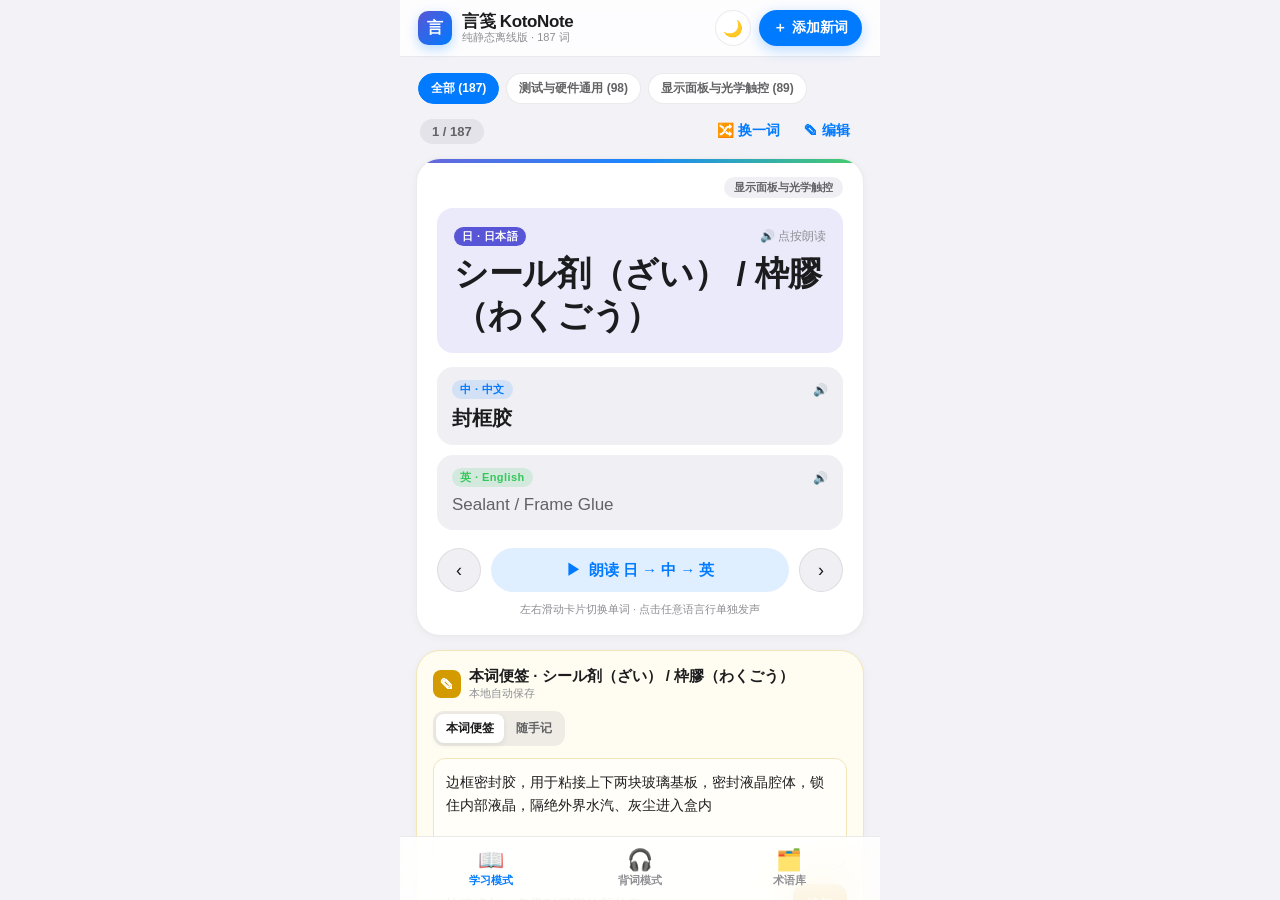
==== commit 67d00273: "Release v4: add lock-screen background TTS playback, Excel import, and JSONP fallback" ====
--- a/static/index.html
+++ b/static/index.html
@@ -7,7 +7,7 @@
   <meta name="apple-mobile-web-app-status-bar-style" content="default" />
   <meta name="apple-mobile-web-app-title" content="言笺 KotoNote" />
   <meta name="theme-color" content="#F2F2F7" id="theme-color-meta" />
-  <title>言笺 KotoNote · 纯静态离线版（187 词）</title>
+  <title>言笺 KotoNote v4 · 纯静态离线版（支持 Excel 导入与锁屏播放）</title>
   <style>
 :root {
   --bg: #F2F2F7;
@@ -77,1294 +77,330 @@
   --shadow-lg: 0 20px 54px rgba(0, 0, 0, 0.7);
 }
 
-* {
-  box-sizing: border-box;
-  -webkit-tap-highlight-color: transparent;
-}
+* { box-sizing: border-box; -webkit-tap-highlight-color: transparent; }
 
 html, body {
-  margin: 0;
-  padding: 0;
-  width: 100%;
-  height: 100%;
-  background: var(--bg);
-  color: var(--text-primary);
+  margin: 0; padding: 0; width: 100%; height: 100%;
+  background: var(--bg); color: var(--text-primary);
   font-family: -apple-system, BlinkMacSystemFont, "SF Pro Text", "SF Pro Display",
     "Hiragino Sans", "Hiragino Kaku Gothic ProN", "PingFang SC", "Noto Sans CJK SC", sans-serif;
-  -webkit-font-smoothing: antialiased;
-  overscroll-behavior-y: none;
+  -webkit-font-smoothing: antialiased; overscroll-behavior-y: none;
 }
 
-body {
-  display: flex;
-  justify-content: center;
-  min-height: 100dvh;
+body { display: flex; justify-content: center; min-height: 100dvh; }
+
+.app-shell {
+  width: 100%; max-width: 480px; height: 100dvh;
+  display: flex; flex-direction: column; position: relative;
+  background: var(--bg); overflow: hidden;
 }
 
-.app-shell {
-  width: 100%;
-  max-width: 480px;
-  height: 100dvh;
-  display: flex;
-  flex-direction: column;
-  position: relative;
-  background: var(--bg);
-  overflow: hidden;
-}
-
-/* Header */
 .app-header {
-  position: sticky;
-  top: 0;
-  z-index: 20;
+  position: sticky; top: 0; z-index: 20;
   padding: calc(var(--safe-top) + 10px) 18px 10px;
   background: var(--bg-elevated);
   backdrop-filter: saturate(180%) blur(24px);
   -webkit-backdrop-filter: saturate(180%) blur(24px);
   border-bottom: 0.5px solid var(--border);
-  display: flex;
-  align-items: center;
-  justify-content: space-between;
-  gap: 10px;
+  display: flex; align-items: center; justify-content: space-between; gap: 10px;
 }
 
-.brand {
-  display: flex;
-  align-items: center;
-  gap: 10px;
-  min-width: 0;
+.brand { display: flex; align-items: center; gap: 10px; min-width: 0; }
+.brand-icon {
+  width: 34px; height: 34px; border-radius: 10px;
+  background: linear-gradient(135deg, #5856D6 0%, #007AFF 100%);
+  color: #FFF; font-weight: 700; font-size: 16px;
+  display: flex; align-items: center; justify-content: center;
+  box-shadow: 0 4px 12px rgba(0, 122, 255, 0.28); flex-shrink: 0;
 }
-
-.brand-icon {
-  width: 34px;
-  height: 34px;
-  border-radius: 10px;
-  background: linear-gradient(135deg, #5856D6 0%, #007AFF 100%);
-  color: #FFF;
-  font-weight: 700;
-  font-size: 16px;
-  display: flex;
-  align-items: center;
-  justify-content: center;
-  box-shadow: 0 4px 12px rgba(0, 122, 255, 0.28);
-  flex-shrink: 0;
+.brand-text { display: flex; flex-direction: column; line-height: 1.15; }
+.brand-title { font-size: 17px; font-weight: 700; letter-spacing: -0.02em; }
+.brand-sub { font-size: 11px; color: var(--text-tertiary); font-weight: 500; }
+.header-actions { display: flex; align-items: center; gap: 8px; flex-shrink: 0; }
+.icon-btn {
+  width: 36px; height: 36px; border-radius: 50%;
+  border: 0.5px solid var(--border); background: var(--bg-solid); color: var(--text-primary);
+  display: inline-flex; align-items: center; justify-content: center;
+  cursor: pointer; font-size: 16px; transition: transform 0.14s ease;
 }
-
-.brand-text {
-  display: flex;
-  flex-direction: column;
-  line-height: 1.15;
+.icon-btn:active { transform: scale(0.92); }
+.add-pill-btn {
+  height: 36px; padding: 0 14px; border-radius: 18px; border: none;
+  background: var(--accent); color: #FFF; font-size: 14px; font-weight: 600;
+  display: inline-flex; align-items: center; gap: 5px; cursor: pointer;
+  box-shadow: 0 4px 14px rgba(0, 122, 255, 0.28); transition: transform 0.14s ease, opacity 0.18s ease;
 }
-
-.brand-title {
-  font-size: 17px;
-  font-weight: 700;
-  letter-spacing: -0.02em;
+.add-pill-btn:active { transform: scale(0.95); opacity: 0.9; }
+
+.env-banner {
+  display: none; margin: 10px 16px 0; padding: 10px 14px; border-radius: 14px;
+  background: var(--warn-bg); border: 1px solid var(--warn-border);
+  color: var(--warn-text); font-size: 12px; line-height: 1.5; font-weight: 500;
 }
-
-.brand-sub {
-  font-size: 11px;
-  color: var(--text-tertiary);
-  font-weight: 500;
+.env-banner.show { display: block; }
+
+.cat-strip { display: flex; gap: 7px; overflow-x: auto; padding: 2px 2px 12px; scrollbar-width: none; }
+.cat-strip::-webkit-scrollbar { display: none; }
+.cat-chip {
+  flex-shrink: 0; border: 0.5px solid var(--border); background: var(--bg-solid);
+  color: var(--text-secondary); font-size: 12px; font-weight: 600;
+  padding: 6px 12px; border-radius: 999px; cursor: pointer; transition: all 0.16s ease;
 }
-
-.header-actions {
-  display: flex;
-  align-items: center;
-  gap: 8px;
-  flex-shrink: 0;
-}
-
-.icon-btn {
-  width: 36px;
-  height: 36px;
-  border-radius: 50%;
-  border: 0.5px solid var(--border);
-  background: var(--bg-solid);
-  color: var(--text-primary);
-  display: inline-flex;
-  align-items: center;
-  justify-content: center;
-  cursor: pointer;
-  font-size: 16px;
-  transition: transform 0.14s ease;
-}
-
-.icon-btn:active {
-  transform: scale(0.92);
-}
-
-.add-pill-btn {
-  height: 36px;
-  padding: 0 14px;
-  border-radius: 18px;
-  border: none;
-  background: var(--accent);
-  color: #FFF;
-  font-size: 14px;
-  font-weight: 600;
-  display: inline-flex;
-  align-items: center;
-  gap: 5px;
-  cursor: pointer;
-  box-shadow: 0 4px 14px rgba(0, 122, 255, 0.28);
-  transition: transform 0.14s ease, opacity 0.18s ease;
-}
-
-.add-pill-btn:active {
-  transform: scale(0.95);
-  opacity: 0.9;
-}
-
-/* Warning Banner */
-.env-banner {
-  display: none;
-  margin: 10px 16px 0;
-  padding: 10px 14px;
-  border-radius: 14px;
-  background: var(--warn-bg);
-  border: 1px solid var(--warn-border);
-  color: var(--warn-text);
-  font-size: 12px;
-  line-height: 1.5;
-  font-weight: 500;
-}
-
-.env-banner.show {
-  display: block;
-}
-
-/* Category Strip */
-.cat-strip {
-  display: flex;
-  gap: 7px;
-  overflow-x: auto;
-  padding: 2px 2px 12px;
-  scrollbar-width: none;
-}
-
-.cat-strip::-webkit-scrollbar {
-  display: none;
-}
-
-.cat-chip {
-  flex-shrink: 0;
-  border: 0.5px solid var(--border);
-  background: var(--bg-solid);
-  color: var(--text-secondary);
-  font-size: 12px;
-  font-weight: 600;
-  padding: 6px 12px;
-  border-radius: 999px;
-  cursor: pointer;
-  transition: all 0.16s ease;
-}
-
-.cat-chip.active {
-  background: var(--accent);
-  color: #FFF;
-  border-color: var(--accent);
-}
-
-/* Main Scroll Area */
+.cat-chip.active { background: var(--accent); color: #FFF; border-color: var(--accent); }
+
 .main-content {
-  flex: 1;
-  overflow-y: auto;
-  -webkit-overflow-scrolling: touch;
+  flex: 1; overflow-y: auto; -webkit-overflow-scrolling: touch;
   padding: 14px 16px calc(var(--tabbar-h) + var(--safe-bottom) + 22px);
 }
-
-.view-section {
-  display: none;
-  animation: fadeIn 0.22s ease;
+.view-section { display: none; animation: fadeIn 0.22s ease; }
+.view-section.active { display: block; }
+@keyframes fadeIn { from { opacity: 0; transform: translateY(6px); } to { opacity: 1; transform: translateY(0); } }
+
+.card {
+  background: var(--bg-solid); border-radius: var(--radius-lg);
+  border: 0.5px solid var(--border); box-shadow: var(--shadow-sm);
+  padding: 18px; margin-bottom: 14px;
 }
-
-.view-section.active {
-  display: block;
+.section-meta { display: flex; align-items: center; justify-content: space-between; margin-bottom: 12px; padding: 0 4px; }
+.counter-pill {
+  font-size: 13px; font-weight: 600; color: var(--text-secondary);
+  background: var(--bg-tertiary); padding: 5px 12px; border-radius: 999px; font-variant-numeric: tabular-nums;
 }
-
-@keyframes fadeIn {
-  from { opacity: 0; transform: translateY(6px); }
-  to { opacity: 1; transform: translateY(0); }
+.ghost-btn {
+  border: none; background: transparent; color: var(--accent);
+  font-size: 14px; font-weight: 600; padding: 6px 10px; border-radius: 10px;
+  cursor: pointer; display: inline-flex; align-items: center; gap: 5px;
 }
-
-/* Common Card */
-.card {
-  background: var(--bg-solid);
-  border-radius: var(--radius-lg);
-  border: 0.5px solid var(--border);
-  box-shadow: var(--shadow-sm);
-  padding: 18px;
-  margin-bottom: 14px;
+.ghost-btn:active { background: var(--accent-soft); }
+
+.study-card { position: relative; padding: 18px 20px 18px; touch-action: pan-y; user-select: none; overflow: hidden; }
+.study-card::before {
+  content: ""; position: absolute; top: 0; left: 0; right: 0; height: 4px;
+  background: linear-gradient(90deg, var(--jp-accent), var(--zh-accent), var(--en-accent)); opacity: 0.9;
 }
-
-.section-meta {
-  display: flex;
-  align-items: center;
-  justify-content: space-between;
-  margin-bottom: 12px;
-  padding: 0 4px;
-}
-
-.counter-pill {
-  font-size: 13px;
-  font-weight: 600;
-  color: var(--text-secondary);
-  background: var(--bg-tertiary);
-  padding: 5px 12px;
-  border-radius: 999px;
-  font-variant-numeric: tabular-nums;
-}
-
-.ghost-btn {
-  border: none;
-  background: transparent;
-  color: var(--accent);
-  font-size: 14px;
-  font-weight: 600;
-  padding: 6px 10px;
-  border-radius: 10px;
-  cursor: pointer;
-  display: inline-flex;
-  align-items: center;
-  gap: 5px;
-}
-
-.ghost-btn:active {
-  background: var(--accent-soft);
-}
-
-/* Study Card */
-.study-card {
-  position: relative;
-  padding: 18px 20px 18px;
-  touch-action: pan-y;
-  user-select: none;
-  overflow: hidden;
-}
-
-.study-card::before {
-  content: "";
-  position: absolute;
-  top: 0;
-  left: 0;
-  right: 0;
-  height: 4px;
-  background: linear-gradient(90deg, var(--jp-accent), var(--zh-accent), var(--en-accent));
-  opacity: 0.9;
-}
-
-.study-cat-row {
-  display: flex;
-  justify-content: flex-end;
-  margin-bottom: 10px;
-}
-
-.cat-pill-tag {
-  font-size: 11px;
-  font-weight: 600;
-  color: var(--text-secondary);
-  background: var(--bg-secondary);
-  padding: 3px 10px;
-  border-radius: 999px;
-}
+.study-cat-row { display: flex; justify-content: flex-end; margin-bottom: 10px; }
+.cat-pill-tag { font-size: 11px; font-weight: 600; color: var(--text-secondary); background: var(--bg-secondary); padding: 3px 10px; border-radius: 999px; }
 
 .lang-block {
-  padding: 12px 14px;
-  border-radius: var(--radius-md);
-  margin-bottom: 10px;
-  cursor: pointer;
-  transition: background 0.18s ease, transform 0.14s ease, border-color 0.18s ease;
+  padding: 12px 14px; border-radius: var(--radius-md); margin-bottom: 10px;
+  cursor: pointer; transition: background 0.18s ease, transform 0.14s ease, border-color 0.18s ease;
   border: 1.5px solid transparent;
 }
-
-.lang-block:active {
-  transform: scale(0.985);
+.lang-block:active { transform: scale(0.985); }
+.lang-block.jp-block { background: var(--jp-soft); padding: 18px 16px 16px; margin-bottom: 14px; }
+.lang-block.zh-block { background: var(--bg-secondary); }
+.lang-block.en-block { background: var(--bg-secondary); margin-bottom: 14px; }
+.lang-block.speaking { border-color: var(--accent); box-shadow: 0 0 0 3px var(--accent-soft); }
+.lang-block.jp-block.speaking { border-color: var(--jp-accent); box-shadow: 0 0 0 3px var(--jp-soft); }
+.lang-block.en-block.speaking { border-color: var(--en-accent); box-shadow: 0 0 0 3px var(--en-soft); }
+.lang-header { display: flex; align-items: center; justify-content: space-between; margin-bottom: 6px; }
+.lang-badge { font-size: 11px; font-weight: 700; letter-spacing: 0.04em; padding: 2px 8px; border-radius: 999px; display: inline-flex; align-items: center; gap: 4px; }
+.badge-jp { background: var(--jp-accent); color: #FFF; }
+.badge-zh { background: var(--zh-soft); color: var(--zh-accent); }
+.badge-en { background: var(--en-soft); color: var(--en-accent); }
+.speak-hint { font-size: 12px; color: var(--text-tertiary); }
+.jp-word-large { font-size: 34px; font-weight: 800; line-height: 1.24; letter-spacing: -0.01em; color: var(--text-primary); word-break: break-word; }
+.jp-kana { margin-top: 6px; font-size: 15px; font-weight: 500; color: var(--jp-accent); }
+.zh-word { font-size: 20px; font-weight: 600; line-height: 1.35; color: var(--text-primary); word-break: break-word; }
+.en-word { font-size: 17px; font-weight: 500; line-height: 1.4; color: var(--text-secondary); word-break: break-word; }
+.muted-placeholder { color: var(--text-tertiary); font-size: 15px; font-weight: 400; font-style: italic; }
+
+.study-controls { display: flex; align-items: center; justify-content: space-between; gap: 10px; padding-top: 4px; }
+.nav-circle-btn {
+  width: 44px; height: 44px; border-radius: 50%; border: 0.5px solid var(--border);
+  background: var(--bg-secondary); color: var(--text-primary); font-size: 18px;
+  display: inline-flex; align-items: center; justify-content: center; cursor: pointer;
 }
-
-.lang-block.jp-block {
-  background: var(--jp-soft);
-  padding: 18px 16px 16px;
-  margin-bottom: 14px;
+.nav-circle-btn:active { transform: scale(0.92); }
+.speak-all-btn {
+  flex: 1; height: 44px; border-radius: 22px; border: none;
+  background: var(--accent-soft); color: var(--accent); font-size: 15px; font-weight: 700;
+  display: inline-flex; align-items: center; justify-content: center; gap: 8px; cursor: pointer;
 }
-
-.lang-block.zh-block {
-  background: var(--bg-secondary);
+.speak-all-btn:active { transform: scale(0.97); }
+.swipe-tip { text-align: center; font-size: 11px; color: var(--text-tertiary); margin-top: 10px; }
+
+.notes-card { background: var(--note-bg); border: 1px solid var(--note-border); border-radius: var(--radius-lg); padding: 16px; box-shadow: var(--shadow-sm); }
+.notes-header { display: flex; align-items: center; justify-content: space-between; gap: 10px; margin-bottom: 12px; flex-wrap: wrap; }
+.notes-title-group { display: flex; align-items: center; gap: 8px; }
+.notes-icon { width: 28px; height: 28px; border-radius: 8px; background: var(--note-accent); color: #FFF; display: inline-flex; align-items: center; justify-content: center; font-size: 14px; font-weight: 700; }
+.notes-title { font-size: 15px; font-weight: 700; color: var(--text-primary); }
+.save-status { font-size: 11px; color: var(--text-tertiary); }
+.segmented { display: inline-flex; background: var(--bg-tertiary); padding: 3px; border-radius: 11px; gap: 2px; }
+.seg-btn { border: none; background: transparent; color: var(--text-secondary); font-size: 12px; font-weight: 600; padding: 6px 10px; border-radius: 8px; cursor: pointer; transition: all 0.18s ease; }
+.seg-btn.active { background: var(--bg-solid); color: var(--text-primary); box-shadow: 0 2px 6px rgba(0, 0, 0, 0.08); }
+.note-textarea {
+  width: 100%; min-height: 112px; resize: vertical; border: 1px solid var(--note-border);
+  border-radius: var(--radius-sm); padding: 12px; background: rgba(255, 255, 255, 0.45);
+  color: var(--text-primary); font-family: inherit; font-size: 14px; line-height: 1.65; outline: none;
 }
-
-.lang-block.en-block {
-  background: var(--bg-secondary);
-  margin-bottom: 14px;
-}
-
-.lang-block.speaking {
-  border-color: var(--accent);
-  box-shadow: 0 0 0 3px var(--accent-soft);
-}
-
-.lang-block.jp-block.speaking {
-  border-color: var(--jp-accent);
-  box-shadow: 0 0 0 3px var(--jp-soft);
-}
-
-.lang-block.en-block.speaking {
-  border-color: var(--en-accent);
-  box-shadow: 0 0 0 3px var(--en-soft);
-}
-
-.lang-header {
-  display: flex;
-  align-items: center;
-  justify-content: space-between;
-  margin-bottom: 6px;
-}
-
-.lang-badge {
-  font-size: 11px;
-  font-weight: 700;
-  letter-spacing: 0.04em;
-  padding: 2px 8px;
-  border-radius: 999px;
-  display: inline-flex;
-  align-items: center;
-  gap: 4px;
-}
-
-.badge-jp {
-  background: var(--jp-accent);
-  color: #FFF;
-}
-
-.badge-zh {
-  background: var(--zh-soft);
-  color: var(--zh-accent);
-}
-
-.badge-en {
-  background: var(--en-soft);
-  color: var(--en-accent);
-}
-
-.speak-hint {
-  font-size: 12px;
-  color: var(--text-tertiary);
-}
-
-.jp-word-large {
-  font-size: 34px;
-  font-weight: 800;
-  line-height: 1.24;
-  letter-spacing: -0.01em;
-  color: var(--text-primary);
-  word-break: break-word;
-}
-
-.jp-kana {
-  margin-top: 6px;
-  font-size: 15px;
-  font-weight: 500;
-  color: var(--jp-accent);
-}
-
-.zh-word {
-  font-size: 20px;
-  font-weight: 600;
-  line-height: 1.35;
-  color: var(--text-primary);
-  word-break: break-word;
-}
-
-.en-word {
-  font-size: 17px;
-  font-weight: 500;
-  line-height: 1.4;
-  color: var(--text-secondary);
-  word-break: break-word;
-}
-
-.muted-placeholder {
-  color: var(--text-tertiary);
-  font-size: 15px;
-  font-weight: 400;
-  font-style: italic;
-}
-
-.study-controls {
-  display: flex;
-  align-items: center;
-  justify-content: space-between;
-  gap: 10px;
-  padding-top: 4px;
-}
-
-.nav-circle-btn {
-  width: 44px;
-  height: 44px;
-  border-radius: 50%;
-  border: 0.5px solid var(--border);
-  background: var(--bg-secondary);
-  color: var(--text-primary);
-  font-size: 18px;
-  display: inline-flex;
-  align-items: center;
-  justify-content: center;
-  cursor: pointer;
-}
-
-.nav-circle-btn:active {
-  transform: scale(0.92);
-}
-
-.speak-all-btn {
-  flex: 1;
-  height: 44px;
-  border-radius: 22px;
-  border: none;
-  background: var(--accent-soft);
-  color: var(--accent);
-  font-size: 15px;
-  font-weight: 700;
-  display: inline-flex;
-  align-items: center;
-  justify-content: center;
-  gap: 8px;
-  cursor: pointer;
-}
-
-.speak-all-btn:active {
-  transform: scale(0.97);
-}
-
-.swipe-tip {
-  text-align: center;
-  font-size: 11px;
-  color: var(--text-tertiary);
-  margin-top: 10px;
-}
-
-/* Notes Card */
-.notes-card {
-  background: var(--note-bg);
-  border: 1px solid var(--note-border);
-  border-radius: var(--radius-lg);
-  padding: 16px;
-  box-shadow: var(--shadow-sm);
-}
-
-.notes-header {
-  display: flex;
-  align-items: center;
-  justify-content: space-between;
-  gap: 10px;
-  margin-bottom: 12px;
-  flex-wrap: wrap;
-}
-
-.notes-title-group {
-  display: flex;
-  align-items: center;
-  gap: 8px;
-}
-
-.notes-icon {
-  width: 28px;
-  height: 28px;
-  border-radius: 8px;
-  background: var(--note-accent);
-  color: #FFF;
-  display: inline-flex;
-  align-items: center;
-  justify-content: center;
-  font-size: 14px;
-  font-weight: 700;
-}
-
-.notes-title {
-  font-size: 15px;
-  font-weight: 700;
-  color: var(--text-primary);
-}
-
-.save-status {
-  font-size: 11px;
-  color: var(--text-tertiary);
-}
-
-.segmented {
-  display: inline-flex;
-  background: var(--bg-tertiary);
-  padding: 3px;
-  border-radius: 11px;
-  gap: 2px;
-}
-
-.seg-btn {
-  border: none;
-  background: transparent;
-  color: var(--text-secondary);
-  font-size: 12px;
-  font-weight: 600;
-  padding: 6px 10px;
-  border-radius: 8px;
-  cursor: pointer;
-  transition: all 0.18s ease;
-}
-
-.seg-btn.active {
-  background: var(--bg-solid);
-  color: var(--text-primary);
-  box-shadow: 0 2px 6px rgba(0, 0, 0, 0.08);
-}
-
-.note-textarea {
-  width: 100%;
-  min-height: 112px;
-  resize: vertical;
-  border: 1px solid var(--note-border);
-  border-radius: var(--radius-sm);
-  padding: 12px;
-  background: rgba(255, 255, 255, 0.45);
-  color: var(--text-primary);
-  font-family: inherit;
-  font-size: 14px;
-  line-height: 1.65;
-  outline: none;
-}
-
-[data-theme="dark"] .note-textarea {
-  background: rgba(0, 0, 0, 0.25);
-}
-
-.note-textarea:focus {
-  border-color: var(--note-accent);
-}
-
-.quick-append-row {
-  display: flex;
-  gap: 8px;
-  margin-top: 10px;
-}
-
-.quick-input {
-  flex: 1;
-  height: 40px;
-  border-radius: 12px;
-  border: 1px solid var(--note-border);
-  background: var(--bg-solid);
-  color: var(--text-primary);
-  padding: 0 12px;
-  font-size: 14px;
-  outline: none;
-}
-
-.quick-add-btn {
-  height: 40px;
-  padding: 0 14px;
-  border-radius: 12px;
-  border: none;
-  background: var(--note-accent);
-  color: #FFF;
-  font-size: 13px;
-  font-weight: 700;
-  cursor: pointer;
-  flex-shrink: 0;
-}
-
-[data-theme="dark"] .quick-add-btn {
-  color: #1C1C1E;
-}
-
-.note-entries {
-  margin-top: 12px;
-  display: flex;
-  flex-direction: column;
-  gap: 8px;
-}
-
-.note-entry {
-  background: rgba(255, 255, 255, 0.6);
-  border: 0.5px solid var(--note-border);
-  border-radius: 12px;
-  padding: 10px 12px;
-  display: flex;
-  align-items: flex-start;
-  justify-content: space-between;
-  gap: 10px;
-}
-
-[data-theme="dark"] .note-entry {
-  background: rgba(255, 255, 255, 0.04);
-}
-
-.note-entry-body {
-  flex: 1;
-  min-width: 0;
-}
-
-.note-entry-text {
-  font-size: 14px;
-  line-height: 1.5;
-  color: var(--text-primary);
-  white-space: pre-wrap;
-  word-break: break-word;
-}
-
-.note-entry-time {
-  margin-top: 4px;
-  font-size: 11px;
-  color: var(--text-tertiary);
-}
-
-.note-del-btn {
-  border: none;
-  background: transparent;
-  color: var(--text-tertiary);
-  font-size: 16px;
-  padding: 2px 6px;
-  cursor: pointer;
-}
-
-.note-del-btn:active {
-  color: var(--danger);
-}
-
-/* Recite Player */
-.recite-hero {
-  background: var(--bg-solid);
-  border-radius: 28px;
-  border: 0.5px solid var(--border);
-  box-shadow: var(--shadow-md);
-  padding: 20px;
-  margin-bottom: 14px;
-}
-
-.recite-status-bar {
-  display: flex;
-  align-items: center;
-  justify-content: space-between;
-  margin-bottom: 16px;
-}
-
-.timer-display {
-  display: inline-flex;
-  align-items: center;
-  gap: 7px;
-  font-size: 15px;
-  font-weight: 700;
-  font-variant-numeric: tabular-nums;
-  color: var(--accent);
-  background: var(--accent-soft);
-  padding: 6px 12px;
-  border-radius: 999px;
-}
-
-.wake-chip {
-  border: 0.5px solid var(--border);
-  background: var(--bg-secondary);
-  color: var(--text-secondary);
-  font-size: 12px;
-  font-weight: 600;
-  padding: 6px 11px;
-  border-radius: 999px;
-  cursor: pointer;
-  display: inline-flex;
-  align-items: center;
-  gap: 5px;
-}
-
-.wake-chip.on {
-  background: var(--en-soft);
-  color: var(--en-accent);
-  border-color: transparent;
-}
-
-.wave-bar-wrap {
-  height: 22px;
-  display: inline-flex;
-  align-items: center;
-  gap: 3px;
-}
-
-.wave-bar {
-  width: 3px;
-  height: 6px;
-  border-radius: 2px;
-  background: currentColor;
-}
-
-.playing .wave-bar {
-  animation: wavePulse 0.9s infinite ease-in-out;
-}
+[data-theme="dark"] .note-textarea { background: rgba(0, 0, 0, 0.25); }
+.note-textarea:focus { border-color: var(--note-accent); }
+.quick-append-row { display: flex; gap: 8px; margin-top: 10px; }
+.quick-input { flex: 1; height: 40px; border-radius: 12px; border: 1px solid var(--note-border); background: var(--bg-solid); color: var(--text-primary); padding: 0 12px; font-size: 14px; outline: none; }
+.quick-add-btn { height: 40px; padding: 0 14px; border-radius: 12px; border: none; background: var(--note-accent); color: #FFF; font-size: 13px; font-weight: 700; cursor: pointer; flex-shrink: 0; }
+[data-theme="dark"] .quick-add-btn { color: #1C1C1E; }
+.note-entries { margin-top: 12px; display: flex; flex-direction: column; gap: 8px; }
+.note-entry { background: rgba(255, 255, 255, 0.6); border: 0.5px solid var(--note-border); border-radius: 12px; padding: 10px 12px; display: flex; align-items: flex-start; justify-content: space-between; gap: 10px; }
+[data-theme="dark"] .note-entry { background: rgba(255, 255, 255, 0.04); }
+.note-entry-body { flex: 1; min-width: 0; }
+.note-entry-text { font-size: 14px; line-height: 1.5; color: var(--text-primary); white-space: pre-wrap; word-break: break-word; }
+.note-entry-time { margin-top: 4px; font-size: 11px; color: var(--text-tertiary); }
+.note-del-btn { border: none; background: transparent; color: var(--text-tertiary); font-size: 16px; padding: 2px 6px; cursor: pointer; }
+.note-del-btn:active { color: var(--danger); }
+
+.recite-hero { background: var(--bg-solid); border-radius: 28px; border: 0.5px solid var(--border); box-shadow: var(--shadow-md); padding: 20px; margin-bottom: 14px; }
+.recite-status-bar { display: flex; align-items: center; justify-content: space-between; margin-bottom: 12px; }
+.timer-display { display: inline-flex; align-items: center; gap: 7px; font-size: 15px; font-weight: 700; font-variant-numeric: tabular-nums; color: var(--accent); background: var(--accent-soft); padding: 6px 12px; border-radius: 999px; }
+.wake-chip { border: 0.5px solid var(--border); background: var(--bg-secondary); color: var(--text-secondary); font-size: 12px; font-weight: 600; padding: 6px 11px; border-radius: 999px; cursor: pointer; display: inline-flex; align-items: center; gap: 5px; }
+.wake-chip.on { background: var(--en-soft); color: var(--en-accent); border-color: transparent; }
+.wave-bar-wrap { height: 22px; display: inline-flex; align-items: center; gap: 3px; }
+.wave-bar { width: 3px; height: 6px; border-radius: 2px; background: currentColor; }
+.playing .wave-bar { animation: wavePulse 0.9s infinite ease-in-out; }
 .playing .wave-bar:nth-child(2) { animation-delay: 0.15s; }
 .playing .wave-bar:nth-child(3) { animation-delay: 0.3s; }
 .playing .wave-bar:nth-child(4) { animation-delay: 0.45s; }
-
-@keyframes wavePulse {
-  0%, 100% { height: 5px; opacity: 0.45; }
-  50% { height: 18px; opacity: 1; }
-}
-
-.recite-stage {
-  display: flex;
-  flex-direction: column;
-  gap: 10px;
-  margin-bottom: 18px;
-}
-
-.recite-row {
-  padding: 14px 16px;
-  border-radius: 16px;
-  background: var(--bg-secondary);
-  border: 1.5px solid transparent;
-  transition: all 0.24s ease;
-  opacity: 0.68;
-}
-
-.recite-row.active-lang {
-  opacity: 1;
-  transform: scale(1.015);
-  background: var(--bg-solid);
-  box-shadow: var(--shadow-sm);
-}
-
-.recite-row[data-lang="jp"].active-lang {
-  border-color: var(--jp-accent);
-  background: var(--jp-soft);
-}
-
-.recite-row[data-lang="zh"].active-lang {
-  border-color: var(--zh-accent);
-  background: var(--zh-soft);
-}
-
-.recite-row[data-lang="en"].active-lang {
-  border-color: var(--en-accent);
-  background: var(--en-soft);
-}
-
-.recite-row-top {
-  display: flex;
-  align-items: center;
-  justify-content: space-between;
-  margin-bottom: 5px;
-}
-
-.recite-jp-text {
-  font-size: 26px;
-  font-weight: 800;
-  line-height: 1.25;
-  color: var(--text-primary);
-  word-break: break-word;
-}
-
-.recite-kana-text {
-  font-size: 13px;
-  color: var(--jp-accent);
-  margin-top: 3px;
-  font-weight: 500;
-}
-
-.recite-zh-text {
-  font-size: 19px;
-  font-weight: 600;
-  color: var(--text-primary);
-  word-break: break-word;
-}
-
-.recite-en-text {
-  font-size: 16px;
-  font-weight: 500;
-  color: var(--text-secondary);
-  word-break: break-word;
-}
-
-.order-indicator {
-  display: flex;
-  align-items: center;
-  justify-content: center;
-  gap: 8px;
-  font-size: 12px;
-  color: var(--text-tertiary);
-  margin-bottom: 14px;
-}
-
-.order-step {
-  padding: 2px 8px;
-  border-radius: 999px;
-  font-weight: 600;
-}
-
-.order-step.current {
-  background: var(--accent);
-  color: #FFF;
-}
-
-.player-controls {
-  display: flex;
-  align-items: center;
-  justify-content: center;
-  gap: 20px;
-  margin-top: 6px;
-}
-
-.ctrl-btn {
-  width: 50px;
-  height: 50px;
-  border-radius: 50%;
-  border: 0.5px solid var(--border);
-  background: var(--bg-secondary);
-  color: var(--text-primary);
-  font-size: 20px;
-  display: inline-flex;
-  align-items: center;
-  justify-content: center;
-  cursor: pointer;
-}
-
-.ctrl-btn:active {
-  transform: scale(0.92);
-}
-
-.play-main-btn {
-  width: 70px;
-  height: 70px;
-  border-radius: 50%;
-  border: none;
-  background: linear-gradient(135deg, #5856D6 0%, #007AFF 100%);
-  color: #FFF;
-  font-size: 26px;
-  display: inline-flex;
-  align-items: center;
-  justify-content: center;
-  cursor: pointer;
-  box-shadow: 0 10px 26px rgba(0, 122, 255, 0.35);
-}
-
-.play-main-btn:active {
-  transform: scale(0.93);
-}
-
-/* Settings Rows */
-.setting-row {
-  display: flex;
-  align-items: center;
-  justify-content: space-between;
-  padding: 12px 0;
-  border-bottom: 0.5px solid var(--border);
-  gap: 10px;
-}
-
+@keyframes wavePulse { 0%, 100% { height: 5px; opacity: 0.45; } 50% { height: 18px; opacity: 1; } }
+
+.recite-stage { display: flex; flex-direction: column; gap: 10px; margin-bottom: 18px; }
+.recite-row { padding: 14px 16px; border-radius: 16px; background: var(--bg-secondary); border: 1.5px solid transparent; transition: all 0.24s ease; opacity: 0.68; }
+.recite-row.active-lang { opacity: 1; transform: scale(1.015); background: var(--bg-solid); box-shadow: var(--shadow-sm); }
+.recite-row[data-lang="jp"].active-lang { border-color: var(--jp-accent); background: var(--jp-soft); }
+.recite-row[data-lang="zh"].active-lang { border-color: var(--zh-accent); background: var(--zh-soft); }
+.recite-row[data-lang="en"].active-lang { border-color: var(--en-accent); background: var(--en-soft); }
+.recite-row-top { display: flex; align-items: center; justify-content: space-between; margin-bottom: 5px; }
+.recite-jp-text { font-size: 26px; font-weight: 800; line-height: 1.25; color: var(--text-primary); word-break: break-word; }
+.recite-kana-text { font-size: 13px; color: var(--jp-accent); margin-top: 3px; font-weight: 500; }
+.recite-zh-text { font-size: 19px; font-weight: 600; color: var(--text-primary); word-break: break-word; }
+.recite-en-text { font-size: 16px; font-weight: 500; color: var(--text-secondary); word-break: break-word; }
+.order-indicator { display: flex; align-items: center; justify-content: center; gap: 8px; font-size: 12px; color: var(--text-tertiary); margin-bottom: 14px; }
+.order-step { padding: 2px 8px; border-radius: 999px; font-weight: 600; }
+.order-step.current { background: var(--accent); color: #FFF; }
+.player-controls { display: flex; align-items: center; justify-content: center; gap: 20px; margin-top: 6px; }
+.ctrl-btn { width: 50px; height: 50px; border-radius: 50%; border: 0.5px solid var(--border); background: var(--bg-secondary); color: var(--text-primary); font-size: 20px; display: inline-flex; align-items: center; justify-content: center; cursor: pointer; }
+.ctrl-btn:active { transform: scale(0.92); }
+.play-main-btn { width: 70px; height: 70px; border-radius: 50%; border: none; background: linear-gradient(135deg, #5856D6 0%, #007AFF 100%); color: #FFF; font-size: 26px; display: inline-flex; align-items: center; justify-content: center; cursor: pointer; box-shadow: 0 10px 26px rgba(0, 122, 255, 0.35); }
+.play-main-btn:active { transform: scale(0.93); }
+
+.setting-row { display: flex; align-items: center; justify-content: space-between; padding: 12px 0; border-bottom: 0.5px solid var(--border); gap: 10px; }
 .setting-row:last-child { border-bottom: none; padding-bottom: 2px; }
 .setting-row:first-child { padding-top: 2px; }
-
 .setting-label { font-size: 14px; font-weight: 600; color: var(--text-primary); }
 .setting-sub { font-size: 11px; color: var(--text-tertiary); margin-top: 2px; }
-
-.chip-group {
-  display: flex;
-  gap: 6px;
-  flex-wrap: wrap;
-  justify-content: flex-end;
+.chip-group { display: flex; gap: 6px; flex-wrap: wrap; justify-content: flex-end; }
+.chip-btn { border: 1px solid var(--border); background: var(--bg-secondary); color: var(--text-secondary); font-size: 12px; font-weight: 600; padding: 6px 11px; border-radius: 10px; cursor: pointer; }
+.chip-btn.active { background: var(--accent); color: #FFF; border-color: var(--accent); }
+
+.search-bar-wrap { position: relative; margin-bottom: 10px; }
+.search-input { width: 100%; height: 44px; border-radius: 14px; border: 0.5px solid var(--border); background: var(--bg-solid); color: var(--text-primary); padding: 0 14px 0 38px; font-size: 15px; outline: none; box-shadow: var(--shadow-sm); }
+.search-icon { position: absolute; left: 13px; top: 50%; transform: translateY(-50%); color: var(--text-tertiary); font-size: 15px; pointer-events: none; }
+.lexicon-tools { display: grid; grid-template-columns: repeat(2, 1fr); gap: 8px; margin-bottom: 14px; }
+.tool-btn { height: 38px; border-radius: 12px; border: 0.5px solid var(--border); background: var(--bg-solid); color: var(--text-primary); font-size: 12px; font-weight: 600; cursor: pointer; display: inline-flex; align-items: center; justify-content: center; gap: 5px; box-shadow: var(--shadow-sm); }
+.tool-btn:active { transform: scale(0.97); }
+.word-list { display: flex; flex-direction: column; gap: 10px; }
+.word-item { background: var(--bg-solid); border-radius: 18px; border: 0.5px solid var(--border); padding: 14px 16px; box-shadow: var(--shadow-sm); display: flex; align-items: center; justify-content: space-between; gap: 12px; cursor: pointer; }
+.word-item-main { flex: 1; min-width: 0; }
+.word-item-jp { font-size: 18px; font-weight: 700; color: var(--text-primary); display: flex; align-items: baseline; gap: 7px; flex-wrap: wrap; }
+.word-item-kana { font-size: 12px; font-weight: 500; color: var(--jp-accent); }
+.word-item-zh { font-size: 14px; font-weight: 500; color: var(--text-secondary); margin-top: 4px; }
+.word-item-en { font-size: 13px; color: var(--text-tertiary); margin-top: 2px; }
+.word-item-tags { display: flex; gap: 6px; flex-wrap: wrap; margin-top: 6px; }
+.word-item-cat-tag { font-size: 10px; font-weight: 600; color: var(--accent); background: var(--accent-soft); padding: 2px 7px; border-radius: 6px; }
+.word-item-note-tag { font-size: 10px; color: var(--note-accent); background: var(--note-line); padding: 2px 7px; border-radius: 6px; }
+.word-item-actions { display: flex; flex-direction: column; gap: 6px; flex-shrink: 0; }
+.mini-action-btn { width: 34px; height: 34px; border-radius: 10px; border: none; background: var(--bg-secondary); color: var(--text-secondary); font-size: 14px; display: inline-flex; align-items: center; justify-content: center; cursor: pointer; }
+.mini-action-btn.danger:active { background: rgba(255, 59, 48, 0.16); color: var(--danger); }
+
+.tab-bar {
+  position: fixed; bottom: 0; left: 50%; transform: translateX(-50%);
+  width: 100%; max-width: 480px; height: calc(var(--tabbar-h) + var(--safe-bottom));
+  padding: 6px 16px calc(var(--safe-bottom) + 6px);
+  background: var(--bg-elevated); backdrop-filter: saturate(180%) blur(24px);
+  -webkit-backdrop-filter: saturate(180%) blur(24px);
+  border-top: 0.5px solid var(--border); display: grid; grid-template-columns: repeat(3, 1fr); z-index: 25;
 }
-
-.chip-btn {
-  border: 1px solid var(--border);
-  background: var(--bg-secondary);
-  color: var(--text-secondary);
-  font-size: 12px;
-  font-weight: 600;
-  padding: 6px 11px;
-  border-radius: 10px;
-  cursor: pointer;
+.tab-item { border: none; background: transparent; color: var(--text-tertiary); display: flex; flex-direction: column; align-items: center; justify-content: center; gap: 3px; cursor: pointer; font-size: 11px; font-weight: 600; }
+.tab-item.active { color: var(--accent); }
+.tab-icon { font-size: 21px; line-height: 1; }
+
+.sheet-backdrop { position: fixed; inset: 0; background: rgba(0, 0, 0, 0.42); backdrop-filter: blur(4px); -webkit-backdrop-filter: blur(4px); z-index: 50; display: none; align-items: flex-end; justify-content: center; }
+.sheet-backdrop.open { display: flex; }
+.sheet-panel { width: 100%; max-width: 480px; max-height: 88dvh; overflow-y: auto; background: var(--bg-solid); border-radius: 26px 26px 0 0; padding: 12px 20px calc(var(--safe-bottom) + 22px); box-shadow: var(--shadow-lg); }
+.sheet-handle { width: 38px; height: 5px; border-radius: 3px; background: var(--bg-tertiary); margin: 0 auto 14px; }
+.sheet-header { display: flex; align-items: center; justify-content: space-between; margin-bottom: 16px; }
+.sheet-title { font-size: 18px; font-weight: 700; }
+.form-group { margin-bottom: 13px; }
+.form-label { display: block; font-size: 12px; font-weight: 600; color: var(--text-secondary); margin-bottom: 6px; }
+.form-input, .form-textarea { width: 100%; border-radius: 12px; border: 1px solid var(--border); background: var(--bg-secondary); color: var(--text-primary); padding: 11px 13px; font-family: inherit; font-size: 15px; outline: none; }
+.form-input:focus, .form-textarea:focus { border-color: var(--accent); background: var(--bg-solid); }
+.form-textarea { min-height: 90px; resize: vertical; line-height: 1.5; }
+.primary-block-btn { width: 100%; height: 48px; border-radius: 14px; border: none; background: var(--accent); color: #FFF; font-size: 16px; font-weight: 700; cursor: pointer; margin-top: 6px; }
+.primary-block-btn:active { opacity: 0.9; }
+
+.toast {
+  position: fixed; top: calc(var(--safe-top) + 68px); left: 50%;
+  transform: translateX(-50%) translateY(-16px); background: rgba(28, 28, 30, 0.92); color: #FFF;
+  padding: 10px 18px; border-radius: 999px; font-size: 13px; font-weight: 600;
+  z-index: 80; opacity: 0; pointer-events: none; transition: all 0.24s ease;
+  max-width: 90vw; text-align: center; box-shadow: var(--shadow-md);
 }
-
-.chip-btn.active {
-  background: var(--accent);
-  color: #FFF;
-  border-color: var(--accent);
-}
-
-/* Lexicon View */
-.search-bar-wrap {
-  position: relative;
-  margin-bottom: 10px;
-}
-
-.search-input {
-  width: 100%;
-  height: 44px;
-  border-radius: 14px;
-  border: 0.5px solid var(--border);
-  background: var(--bg-solid);
-  color: var(--text-primary);
-  padding: 0 14px 0 38px;
-  font-size: 15px;
-  outline: none;
-  box-shadow: var(--shadow-sm);
-}
-
-.search-icon {
-  position: absolute;
-  left: 13px;
-  top: 50%;
-  transform: translateY(-50%);
-  color: var(--text-tertiary);
-  font-size: 15px;
-  pointer-events: none;
-}
-
-.lexicon-tools {
-  display: grid;
-  grid-template-columns: repeat(2, 1fr);
-  gap: 8px;
-  margin-bottom: 14px;
-}
-
-.tool-btn {
-  height: 38px;
-  border-radius: 12px;
-  border: 0.5px solid var(--border);
-  background: var(--bg-solid);
-  color: var(--text-primary);
-  font-size: 12px;
-  font-weight: 600;
-  cursor: pointer;
-  display: inline-flex;
-  align-items: center;
-  justify-content: center;
-  gap: 5px;
-  box-shadow: var(--shadow-sm);
-}
-
-.tool-btn:active { transform: scale(0.97); }
-
-.word-list {
-  display: flex;
-  flex-direction: column;
-  gap: 10px;
-}
-
-.word-item {
-  background: var(--bg-solid);
-  border-radius: 18px;
-  border: 0.5px solid var(--border);
-  padding: 14px 16px;
-  box-shadow: var(--shadow-sm);
-  display: flex;
-  align-items: center;
-  justify-content: space-between;
-  gap: 12px;
-  cursor: pointer;
-}
-
-.word-item-main {
-  flex: 1;
-  min-width: 0;
-}
-
-.word-item-jp {
-  font-size: 18px;
-  font-weight: 700;
-  color: var(--text-primary);
-  display: flex;
-  align-items: baseline;
-  gap: 7px;
-  flex-wrap: wrap;
-}
-
-.word-item-kana {
-  font-size: 12px;
-  font-weight: 500;
-  color: var(--jp-accent);
-}
-
-.word-item-zh {
-  font-size: 14px;
-  font-weight: 500;
-  color: var(--text-secondary);
-  margin-top: 4px;
-}
-
-.word-item-en {
-  font-size: 13px;
-  color: var(--text-tertiary);
-  margin-top: 2px;
-}
-
-.word-item-tags {
-  display: flex;
-  gap: 6px;
-  flex-wrap: wrap;
-  margin-top: 6px;
-}
-
-.word-item-cat-tag {
-  font-size: 10px;
-  font-weight: 600;
-  color: var(--accent);
-  background: var(--accent-soft);
-  padding: 2px 7px;
-  border-radius: 6px;
-}
-
-.word-item-note-tag {
-  font-size: 10px;
-  color: var(--note-accent);
-  background: var(--note-line);
-  padding: 2px 7px;
-  border-radius: 6px;
-}
-
-.word-item-actions {
-  display: flex;
-  flex-direction: column;
-  gap: 6px;
-  flex-shrink: 0;
-}
-
-.mini-action-btn {
-  width: 34px;
-  height: 34px;
-  border-radius: 10px;
-  border: none;
-  background: var(--bg-secondary);
-  color: var(--text-secondary);
-  font-size: 14px;
-  display: inline-flex;
-  align-items: center;
-  justify-content: center;
-  cursor: pointer;
-}
-
-.mini-action-btn.danger:active {
-  background: rgba(255, 59, 48, 0.16);
-  color: var(--danger);
-}
-
-/* Bottom Tab Bar */
-.tab-bar {
-  position: fixed;
-  bottom: 0;
-  left: 50%;
-  transform: translateX(-50%);
-  width: 100%;
-  max-width: 480px;
-  height: calc(var(--tabbar-h) + var(--safe-bottom));
-  padding: 6px 16px calc(var(--safe-bottom) + 6px);
-  background: var(--bg-elevated);
-  backdrop-filter: saturate(180%) blur(24px);
-  -webkit-backdrop-filter: saturate(180%) blur(24px);
-  border-top: 0.5px solid var(--border);
-  display: grid;
-  grid-template-columns: repeat(3, 1fr);
-  z-index: 25;
-}
-
-.tab-item {
-  border: none;
-  background: transparent;
-  color: var(--text-tertiary);
-  display: flex;
-  flex-direction: column;
-  align-items: center;
-  justify-content: center;
-  gap: 3px;
-  cursor: pointer;
-  font-size: 11px;
-  font-weight: 600;
-}
-
-.tab-item.active {
-  color: var(--accent);
-}
-
-.tab-icon {
-  font-size: 21px;
-  line-height: 1;
-}
-
-/* Bottom Sheet */
-.sheet-backdrop {
-  position: fixed;
-  inset: 0;
-  background: rgba(0, 0, 0, 0.42);
-  backdrop-filter: blur(4px);
-  -webkit-backdrop-filter: blur(4px);
-  z-index: 50;
-  display: none;
-  align-items: flex-end;
-  justify-content: center;
-}
-
-.sheet-backdrop.open {
-  display: flex;
-}
-
-.sheet-panel {
-  width: 100%;
-  max-width: 480px;
-  max-height: 88dvh;
-  overflow-y: auto;
-  background: var(--bg-solid);
-  border-radius: 26px 26px 0 0;
-  padding: 12px 20px calc(var(--safe-bottom) + 22px);
-  box-shadow: var(--shadow-lg);
-}
-
-.sheet-handle {
-  width: 38px;
-  height: 5px;
-  border-radius: 3px;
-  background: var(--bg-tertiary);
-  margin: 0 auto 14px;
-}
-
-.sheet-header {
-  display: flex;
-  align-items: center;
-  justify-content: space-between;
-  margin-bottom: 16px;
-}
-
-.sheet-title {
-  font-size: 18px;
-  font-weight: 700;
-}
-
-.form-group {
-  margin-bottom: 13px;
-}
-
-.form-label {
-  display: block;
-  font-size: 12px;
-  font-weight: 600;
-  color: var(--text-secondary);
-  margin-bottom: 6px;
-}
-
-.form-input, .form-textarea {
-  width: 100%;
-  border-radius: 12px;
-  border: 1px solid var(--border);
-  background: var(--bg-secondary);
-  color: var(--text-primary);
-  padding: 11px 13px;
-  font-family: inherit;
-  font-size: 15px;
-  outline: none;
-}
-
-.form-input:focus, .form-textarea:focus {
-  border-color: var(--accent);
-  background: var(--bg-solid);
-}
-
-.form-textarea {
-  min-height: 90px;
-  resize: vertical;
-  line-height: 1.5;
-}
-
-.primary-block-btn {
-  width: 100%;
-  height: 48px;
-  border-radius: 14px;
-  border: none;
-  background: var(--accent);
-  color: #FFF;
-  font-size: 16px;
-  font-weight: 700;
-  cursor: pointer;
-  margin-top: 6px;
-}
-
-.primary-block-btn:active {
-  opacity: 0.9;
-}
-
-/* Toast */
-.toast {
-  position: fixed;
-  top: calc(var(--safe-top) + 68px);
-  left: 50%;
-  transform: translateX(-50%) translateY(-16px);
-  background: rgba(28, 28, 30, 0.92);
-  color: #FFF;
-  padding: 10px 18px;
-  border-radius: 999px;
-  font-size: 13px;
-  font-weight: 600;
-  z-index: 80;
-  opacity: 0;
-  pointer-events: none;
-  transition: all 0.24s ease;
-  max-width: 90vw;
-  text-align: center;
-  box-shadow: var(--shadow-md);
-}
-
-[data-theme="dark"] .toast {
-  background: rgba(242, 242, 247, 0.94);
-  color: #1C1C1E;
-}
-
-.toast.show {
-  opacity: 1;
-  transform: translateX(-50%) translateY(0);
-}
-
-.empty-state {
-  text-align: center;
-  padding: 42px 20px;
-  color: var(--text-tertiary);
-}
-
-.empty-state-title {
-  font-size: 16px;
-  font-weight: 600;
-  color: var(--text-secondary);
-  margin-bottom: 8px;
-}
-
-/* Voice selector & repeat pill */
-.voice-select {
-  max-width: 195px;
-  height: 34px;
-  border-radius: 10px;
-  border: 1px solid var(--border);
-  background: var(--bg-secondary);
-  color: var(--text-primary);
-  font-family: inherit;
-  font-size: 12px;
-  font-weight: 600;
-  padding: 0 10px;
-  outline: none;
-}
-
-.voice-select:focus {
-  border-color: var(--accent);
-}
-
-.voice-tip-box {
-  margin-top: 10px;
-  padding: 10px 12px;
-  border-radius: 12px;
-  background: var(--jp-soft);
-  color: var(--text-secondary);
-  font-size: 11.5px;
-  line-height: 1.55;
-}
-
-.voice-tip-box strong {
-  color: var(--jp-accent);
-}
-
+[data-theme="dark"] .toast { background: rgba(242, 242, 247, 0.94); color: #1C1C1E; }
+.toast.show { opacity: 1; transform: translateX(-50%) translateY(0); }
+.empty-state { text-align: center; padding: 42px 20px; color: var(--text-tertiary); }
+.empty-state-title { font-size: 16px; font-weight: 600; color: var(--text-secondary); margin-bottom: 8px; }
+
+.voice-select { max-width: 195px; height: 34px; border-radius: 10px; border: 1px solid var(--border); background: var(--bg-secondary); color: var(--text-primary); font-family: inherit; font-size: 12px; font-weight: 600; padding: 0 10px; outline: none; }
+.voice-select:focus { border-color: var(--accent); }
+.voice-tip-box { margin-top: 10px; padding: 10px 12px; border-radius: 12px; background: var(--jp-soft); color: var(--text-secondary); font-size: 11.5px; line-height: 1.55; }
+.voice-tip-box strong { color: var(--jp-accent); }
+
+.jp-word-large, .jp-kana, .zh-word, .en-word, .recite-jp-text, .recite-kana-text, .recite-zh-text, .recite-en-text { white-space: pre-line; }
+
+.recite-kana-speech-pill { display: none; margin-top: 6px; font-size: 11.5px; font-weight: 600; color: var(--jp-accent); background: var(--bg-solid); border: 0.5px solid var(--border); padding: 3px 9px; border-radius: 999px; width: fit-content; max-width: 100%; word-break: break-word; }
+.recite-kana-speech-pill.show { display: inline-block; }
+
+.word-item-jp-btn { display: inline-flex; align-items: baseline; flex-wrap: wrap; gap: 7px; padding: 4px 8px; margin: -4px -8px 2px; border-radius: 10px; transition: background 0.16s ease, box-shadow 0.16s ease; cursor: pointer; }
+.word-item-jp-btn:active { background: var(--jp-soft); }
+.word-item-jp-btn.speaking { background: var(--jp-soft); box-shadow: 0 0 0 2px var(--jp-accent); }
+.word-item-speak-icon { font-size: 12px; color: var(--jp-accent); opacity: 0.85; flex-shrink: 0; }
+
+.tool-btn.primary-tool { grid-column: 1 / -1; height: 44px; background: linear-gradient(135deg, #1D9B5E 0%, #34C759 100%); color: #FFF; border: none; font-size: 14px; font-weight: 700; box-shadow: 0 6px 16px rgba(52, 199, 89, 0.28); }
+.excel-dropzone { border: 1.5px dashed var(--accent); background: var(--accent-soft); border-radius: 16px; padding: 18px 14px; text-align: center; cursor: pointer; margin-bottom: 14px; transition: transform 0.14s ease, opacity 0.16s ease; }
+.excel-dropzone:active { transform: scale(0.99); opacity: 0.9; }
+.excel-dropzone-icon { font-size: 28px; line-height: 1.1; margin-bottom: 6px; }
+.excel-dropzone-title { font-size: 14px; font-weight: 700; color: var(--text-primary); }
+.excel-dropzone-sub { font-size: 11.5px; color: var(--text-secondary); margin-top: 4px; }
+.excel-config-area { display: none; }
+.excel-config-area.show { display: block; }
+.excel-map-grid { display: grid; grid-template-columns: repeat(2, 1fr); gap: 8px; margin-bottom: 12px; }
+.excel-map-cell label { display: block; font-size: 11px; font-weight: 600; color: var(--text-secondary); margin-bottom: 4px; }
+.excel-map-select { width: 100%; height: 36px; border-radius: 10px; border: 1px solid var(--border); background: var(--bg-secondary); color: var(--text-primary); font-family: inherit; font-size: 12px; font-weight: 600; padding: 0 8px; outline: none; }
+.check-row { display: flex; align-items: center; gap: 8px; font-size: 12.5px; color: var(--text-secondary); margin-bottom: 8px; cursor: pointer; }
+.check-row input[type="checkbox"] { width: 16px; height: 16px; accent-color: var(--accent); }
+.excel-preview-wrap { margin: 12px 0; border: 0.5px solid var(--border); border-radius: 12px; overflow-x: auto; background: var(--bg-secondary); }
+.excel-preview-table { width: 100%; border-collapse: collapse; font-size: 11.5px; min-width: 340px; }
+.excel-preview-table th, .excel-preview-table td { padding: 7px 8px; border-bottom: 0.5px solid var(--border); text-align: left; vertical-align: top; max-width: 130px; word-break: break-word; white-space: pre-line; }
+.excel-preview-table th { background: var(--bg-tertiary); color: var(--text-secondary); font-weight: 700; }
+.excel-preview-table tr:last-child td { border-bottom: none; }
+.excel-summary-bar { font-size: 12px; font-weight: 600; color: var(--accent); margin-bottom: 8px; }
+
+/* v4 Lock-Screen Background Audio Banner & Config */
+.bg-engine-banner { margin-bottom: 12px; padding: 7px 12px; border-radius: 12px; background: var(--en-soft); color: var(--en-accent); font-size: 11.5px; font-weight: 600; text-align: center; transition: all 0.2s ease; }
+.bg-engine-banner.system-mode { background: var(--bg-secondary); color: var(--text-secondary); }
+.bg-engine-banner.buffering { background: var(--accent-soft); color: var(--accent); }
+.azure-config-box { display: none; margin: 2px 0 10px; padding: 12px; border-radius: 14px; background: var(--bg-secondary); border: 0.5px solid var(--border); }
+.azure-config-box.show { display: block; }
+.azure-config-title { font-size: 12px; font-weight: 700; color: var(--text-primary); margin-bottom: 8px; }
+.azure-grid { display: grid; grid-template-columns: 1fr 1.3fr; gap: 8px; margin-bottom: 8px; }
+.azure-mini-label { display: block; font-size: 11px; font-weight: 600; color: var(--text-secondary); margin-bottom: 4px; }
+.azure-mini-input { width: 100%; height: 36px; border-radius: 10px; border: 1px solid var(--border); background: var(--bg-solid); color: var(--text-primary); padding: 0 10px; font-family: inherit; font-size: 12.5px; outline: none; }
+.azure-mini-input:focus { border-color: var(--accent); }
+.azure-key-row { display: flex; gap: 8px; align-items: center; }
+.azure-key-row .azure-mini-input { flex: 1; }
   </style>
 </head>
 <body>
   <div class="app-shell">
-    <!-- Top Header -->
     <header class="app-header">
       <div class="brand">
         <div class="brand-icon">言</div>
@@ -1379,17 +415,13 @@
       </div>
     </header>
 
-    <!-- In-app browser warning -->
     <div class="env-banner" id="inapp-banner">
-      ⚠️ 检测到你在微信/QQ 等内置浏览器中打开，iPhone 内置浏览器通常会禁用网页朗读。请点击右上角 <strong>···</strong> 选择「在默认浏览器（Safari）中打开」。
+      ⚠️ 检测到你在微信/QQ 等内置浏览器中打开，建议点击右上角 <strong>···</strong> 选择「在默认浏览器（Safari）中打开」，锁屏与后台播报体验最稳定。
     </div>
 
-    <!-- Main Scroll Content -->
     <main class="main-content">
-      <!-- 1. 学习模式 (Study Mode) -->
       <section class="view-section active" id="view-study">
         <div class="cat-strip" id="study-cat-strip"></div>
-
         <div class="section-meta">
           <span class="counter-pill" id="study-counter">0 / 0</span>
           <div>
@@ -1397,52 +429,29 @@
             <button class="ghost-btn" id="study-edit-btn">✎ 编辑</button>
           </div>
         </div>
-
         <div class="card study-card" id="study-card">
-          <div class="study-cat-row">
-            <span class="cat-pill-tag" id="study-word-cat">未分类</span>
-          </div>
-
-          <!-- 日语置顶放大 -->
+          <div class="study-cat-row"><span class="cat-pill-tag" id="study-word-cat">未分类</span></div>
           <div class="lang-block jp-block" id="study-jp-block" data-speak="jp">
-            <div class="lang-header">
-              <span class="lang-badge badge-jp">日 · 日本語</span>
-              <span class="speak-hint">🔊 点按朗读</span>
-            </div>
+            <div class="lang-header"><span class="lang-badge badge-jp">日 · 日本語</span><span class="speak-hint">🔊 点按朗读</span></div>
             <div class="jp-word-large" id="study-jp-text"></div>
             <div class="jp-kana" id="study-jp-kana"></div>
           </div>
-
-          <!-- 中文 -->
           <div class="lang-block zh-block" id="study-zh-block" data-speak="zh">
-            <div class="lang-header">
-              <span class="lang-badge badge-zh">中 · 中文</span>
-              <span class="speak-hint">🔊</span>
-            </div>
+            <div class="lang-header"><span class="lang-badge badge-zh">中 · 中文</span><span class="speak-hint">🔊</span></div>
             <div class="zh-word" id="study-zh-text"></div>
           </div>
-
-          <!-- 英文 -->
           <div class="lang-block en-block" id="study-en-block" data-speak="en">
-            <div class="lang-header">
-              <span class="lang-badge badge-en">英 · English</span>
-              <span class="speak-hint">🔊</span>
-            </div>
+            <div class="lang-header"><span class="lang-badge badge-en">英 · English</span><span class="speak-hint">🔊</span></div>
             <div class="en-word" id="study-en-text"></div>
           </div>
-
           <div class="study-controls">
             <button class="nav-circle-btn" id="study-prev-btn" aria-label="上一个">‹</button>
-            <button class="speak-all-btn" id="study-speak-all-btn">
-              <span>▶</span>
-              <span>朗读 日 → 中 → 英</span>
-            </button>
+            <button class="speak-all-btn" id="study-speak-all-btn"><span>▶</span><span>朗读 日 → 中 → 英</span></button>
             <button class="nav-circle-btn" id="study-next-btn" aria-label="下一个">›</button>
           </div>
           <div class="swipe-tip">左右滑动卡片切换单词 · 点击任意语言行单独发声</div>
         </div>
 
-        <!-- 底部便签功能 -->
         <div class="notes-card">
           <div class="notes-header">
             <div class="notes-title-group">
@@ -1457,53 +466,35 @@
               <button class="seg-btn" data-note-tab="scratch">随手记</button>
             </div>
           </div>
-
-          <textarea
-            class="note-textarea"
-            id="note-textarea"
-            placeholder="随时记录例句、语境、助词搭配或记忆联想……"
-          ></textarea>
-
+          <textarea class="note-textarea" id="note-textarea" placeholder="随时记录例句、语境、助词搭配或记忆联想……"></textarea>
           <div class="quick-append-row">
-            <input
-              type="text"
-              class="quick-input"
-              id="quick-note-input"
-              placeholder="快速追加一条带时间戳的新信息…"
-            />
+            <input type="text" class="quick-input" id="quick-note-input" placeholder="快速追加一条带时间戳的新信息…" />
             <button class="quick-add-btn" id="quick-note-add-btn">追加</button>
           </div>
-
           <div class="note-entries" id="note-entries-list"></div>
         </div>
       </section>
 
-      <!-- 2. 背词模式 (Recite Mode) -->
       <section class="view-section" id="view-recite">
         <div class="cat-strip" id="recite-cat-strip"></div>
-
         <div class="recite-hero" id="recite-hero">
           <div class="recite-status-bar">
             <div class="timer-display">
               <span class="wave-bar-wrap" id="recite-wave">
-                <span class="wave-bar"></span>
-                <span class="wave-bar"></span>
-                <span class="wave-bar"></span>
-                <span class="wave-bar"></span>
+                <span class="wave-bar"></span><span class="wave-bar"></span><span class="wave-bar"></span><span class="wave-bar"></span>
               </span>
               <span id="recite-timer-text">15:00</span>
             </div>
-            <button class="wake-chip" id="wake-lock-btn" title="防止屏幕自动息屏">
-              <span>☀️</span>
-              <span id="wake-lock-label">屏幕常亮</span>
-            </button>
+            <button class="wake-chip" id="wake-lock-btn" title="防止屏幕自动息屏"><span>☀️</span><span id="wake-lock-label">屏幕常亮</span></button>
           </div>
 
+          <div class="bg-engine-banner" id="recite-engine-banner">
+            <span id="recite-engine-status-text">🔒 锁屏音频模式 · 支持切后台与锁屏连播</span>
+          </div>
+
           <div class="order-indicator">
-            <span class="order-step" data-step="jp">1. 日语 ×2</span>
-            <span>→</span>
-            <span class="order-step" data-step="zh">2. 中文</span>
-            <span>→</span>
+            <span class="order-step" data-step="jp">1. 日语 ×2</span><span>→</span>
+            <span class="order-step" data-step="zh">2. 中文</span><span>→</span>
             <span class="order-step" data-step="en">3. 英文</span>
           </div>
 
@@ -1515,19 +506,14 @@
               </div>
               <div class="recite-jp-text" id="recite-jp-text"></div>
               <div class="recite-kana-text" id="recite-kana-text"></div>
+              <div class="recite-kana-speech-pill" id="recite-kana-speech-pill"></div>
             </div>
-
             <div class="recite-row" data-lang="zh" id="recite-row-zh">
-              <div class="recite-row-top">
-                <span class="lang-badge badge-zh">中 · zh-CN</span>
-              </div>
+              <div class="recite-row-top"><span class="lang-badge badge-zh">中 · zh-CN</span></div>
               <div class="recite-zh-text" id="recite-zh-text"></div>
             </div>
-
             <div class="recite-row" data-lang="en" id="recite-row-en">
-              <div class="recite-row-top">
-                <span class="lang-badge badge-en">英 · en-US</span>
-              </div>
+              <div class="recite-row-top"><span class="lang-badge badge-en">英 · en-US</span></div>
               <div class="recite-en-text" id="recite-en-text"></div>
             </div>
           </div>
@@ -1539,8 +525,68 @@
           </div>
         </div>
 
-        <!-- 播放设置卡片 -->
         <div class="card">
+          <div class="setting-row">
+            <div>
+              <div class="setting-label">播放引擎</div>
+              <div class="setting-sub">锁屏音频走系统媒体通道，切后台不中断</div>
+            </div>
+            <div class="segmented">
+              <button class="seg-btn active" data-engine="bg_audio">🔒 锁屏音频</button>
+              <button class="seg-btn" data-engine="system">📱 系统语音</button>
+            </div>
+          </div>
+
+          <div class="setting-row" id="tts-provider-row">
+            <div>
+              <div class="setting-label">锁屏音源</div>
+              <div class="setting-sub">连热铁盒云端代理，或浏览器直连 Azure</div>
+            </div>
+            <div class="segmented">
+              <button class="seg-btn active" data-tts-provider="free">热铁盒免费代理</button>
+              <button class="seg-btn" data-tts-provider="azure">Azure 直连</button>
+            </div>
+          </div>
+
+          <div class="azure-config-box" id="proxy-config-box">
+            <div class="azure-config-title">热铁盒 TTS 代理地址（默认已填好你的站点）</div>
+            <div class="azure-key-row">
+              <input type="url" class="azure-mini-input" id="tts-endpoint-input" placeholder="https://kotonote.rth1.xyz/api/kotonote.py" value="https://kotonote.rth1.xyz/api/kotonote.py" />
+              <button type="button" class="chip-btn active" id="save-endpoint-btn">保存</button>
+            </div>
+          </div>
+
+          <div class="azure-config-box" id="azure-config-box">
+            <div class="azure-config-title">微软 Azure 直连配置（无需后端，每月 50 万字符免费）</div>
+            <div class="azure-grid">
+              <div>
+                <label class="azure-mini-label" for="azure-region-input">区域 Region</label>
+                <input type="text" class="azure-mini-input" id="azure-region-input" placeholder="eastasia" value="eastasia" />
+              </div>
+              <div>
+                <label class="azure-mini-label" for="azure-jp-voice-select">日语人声</label>
+                <select id="azure-jp-voice-select" class="azure-mini-input">
+                  <option value="ja-JP-NanamiNeural">Nanami (自然女声)</option>
+                  <option value="ja-JP-KeitaNeural">Keita (自然男声)</option>
+                  <option value="ja-JP-AoiNeural">Aoi (清亮女声)</option>
+                  <option value="ja-JP-ShioriNeural">Shiori (温柔女声)</option>
+                </select>
+              </div>
+            </div>
+            <div class="azure-key-row">
+              <input type="password" class="azure-mini-input" id="azure-key-input" placeholder="输入 Azure Speech Key（仅保存在本机浏览器）" />
+              <button type="button" class="chip-btn active" id="save-azure-btn">保存</button>
+            </div>
+          </div>
+
+          <div class="setting-row" id="audio-cache-row">
+            <div>
+              <div class="setting-label">本地音频缓存</div>
+              <div class="setting-sub" id="audio-cache-sub">已缓存 0 条语音片段（听过的词断网也能锁屏播）</div>
+            </div>
+            <button class="chip-btn" id="clear-cache-btn">🗑 清空缓存</button>
+          </div>
+
           <div class="setting-row">
             <div>
               <div class="setting-label">播放顺序</div>
@@ -1555,7 +601,7 @@
           <div class="setting-row">
             <div>
               <div class="setting-label">播放时长</div>
-              <div class="setting-sub">倒计时归零自动停止</div>
+              <div class="setting-sub">倒计时归零自动停止（锁屏期间依然准确计时）</div>
             </div>
             <div class="chip-group" id="duration-chips">
               <button class="chip-btn active" data-min="15">15min</button>
@@ -1589,10 +635,10 @@
             </div>
           </div>
 
-          <div class="setting-row">
+          <div class="setting-row" id="system-voice-row">
             <div>
-              <div class="setting-label">日语发音人</div>
-              <div class="setting-sub">自动优选自然神经网络语音</div>
+              <div class="setting-label">系统日语发音人</div>
+              <div class="setting-sub">仅「系统语音」模式生效</div>
             </div>
             <select id="jp-voice-select" class="voice-select" aria-label="选择日语发音人">
               <option value="">自动优选（最自然）</option>
@@ -1609,66 +655,46 @@
 
           <div class="setting-row">
             <div>
-              <div class="setting-label">iPhone 语音自检</div>
-              <div class="setting-sub">请确保关闭静音开关并在 Safari 打开</div>
+              <div class="setting-label">语音通道自检</div>
+              <div class="setting-sub">测试当前引擎的日 / 中 / 英三语发声</div>
             </div>
             <button class="chip-btn" id="test-voice-btn">🔊 测试发声</button>
           </div>
-          <div class="voice-tip-box">
-            <strong>💡 让 iPhone 日语发音更自然：</strong>前往 iPhone <strong>设置 → 辅助功能 → 朗读内容 → 声音 → 日语</strong>，下载 <strong>Kyoko（优化版）</strong>、<strong>Otoya（优化版）</strong> 或 <strong>Hattori</strong> 后重开 Safari，本软件会自动优先使用高音质自然人声。
-          </div>
+
+          <div class="voice-tip-box" id="voice-tip-box"></div>
         </div>
       </section>
 
-      <!-- 3. 术语库 (Lexicon) -->
       <section class="view-section" id="view-lexicon">
         <div class="search-bar-wrap">
           <span class="search-icon">🔍</span>
-          <input
-            type="search"
-            class="search-input"
-            id="lexicon-search"
-            placeholder="搜索日语、假名、中文、英文、分类或便签…"
-          />
+          <input type="search" class="search-input" id="lexicon-search" placeholder="搜索日语、假名、中文、英文、分类或便签…" />
         </div>
-
         <div class="cat-strip" id="lexicon-cat-strip"></div>
-
         <div class="lexicon-tools">
-          <button class="tool-btn" id="open-batch-btn">📥 批量导入</button>
+          <button class="tool-btn primary-tool" id="open-excel-btn">📗 导入 Excel 文档 (.xlsx / .xls / .csv)</button>
+          <button class="tool-btn" id="open-batch-btn">📋 粘贴文本导入</button>
           <button class="tool-btn" id="export-tsv-btn">📊 导出表格</button>
           <button class="tool-btn" id="export-json-btn">📤 备份JSON</button>
           <button class="tool-btn" id="import-json-btn">🔄 恢复备份</button>
           <input type="file" id="json-file-input" accept=".json,application/json" style="display:none" />
         </div>
-
         <div class="section-meta" style="margin-bottom:10px;">
           <span class="counter-pill" id="lexicon-count-pill">加载中…</span>
           <button class="ghost-btn" id="lexicon-add-btn">＋ 新增术语</button>
         </div>
-
         <div class="word-list" id="word-list"></div>
       </section>
     </main>
 
-    <!-- Bottom Tab Navigation -->
     <nav class="tab-bar" aria-label="主导航">
-      <button class="tab-item active" data-tab="study">
-        <span class="tab-icon">📖</span>
-        <span>学习模式</span>
-      </button>
-      <button class="tab-item" data-tab="recite">
-        <span class="tab-icon">🎧</span>
-        <span>背词模式</span>
-      </button>
-      <button class="tab-item" data-tab="lexicon">
-        <span class="tab-icon">🗂️</span>
-        <span>术语库</span>
-      </button>
+      <button class="tab-item active" data-tab="study"><span class="tab-icon">📖</span><span>学习模式</span></button>
+      <button class="tab-item" data-tab="recite"><span class="tab-icon">🎧</span><span>背词模式</span></button>
+      <button class="tab-item" data-tab="lexicon"><span class="tab-icon">🗂️</span><span>术语库</span></button>
     </nav>
   </div>
 
-  <!-- Add / Edit Word Bottom Sheet -->
+  <!-- Word Sheet -->
   <div class="sheet-backdrop" id="word-sheet">
     <div class="sheet-panel">
       <div class="sheet-handle"></div>
@@ -1678,42 +704,23 @@
       </div>
       <form id="word-form">
         <input type="hidden" id="edit-word-id" value="" />
-        <div class="form-group">
-          <label class="form-label" for="input-jp">日语 (日本語)</label>
-          <input type="text" class="form-input" id="input-jp" placeholder="例：視野角" />
-        </div>
-        <div class="form-group">
-          <label class="form-label" for="input-kana">读音 / 假名（可选）</label>
-          <input type="text" class="form-input" id="input-kana" placeholder="例：しやかく" />
-        </div>
-        <div class="form-group">
-          <label class="form-label" for="input-zh">中文</label>
-          <input type="text" class="form-input" id="input-zh" placeholder="例：视角" />
-        </div>
-        <div class="form-group">
-          <label class="form-label" for="input-en">英文 (English)</label>
-          <input type="text" class="form-input" id="input-en" placeholder="例：View Angles" />
-        </div>
-        <div class="form-group">
-          <label class="form-label" for="input-category">分类标签（可选，可直接输入新分类）</label>
-          <input type="text" class="form-input" id="input-category" list="category-datalist" placeholder="例：显示面板与光学触控" />
-          <datalist id="category-datalist"></datalist>
-        </div>
-        <div class="form-group">
-          <label class="form-label" for="input-note">备注 / 初始便签（可选）</label>
-          <textarea class="form-textarea" id="input-note" placeholder="可填写例句、场景说明或记忆点…"></textarea>
-        </div>
+        <div class="form-group"><label class="form-label" for="input-jp">日语 (日本語)</label><input type="text" class="form-input" id="input-jp" placeholder="例：視野角" /></div>
+        <div class="form-group"><label class="form-label" for="input-kana">读音 / 假名（可选）</label><input type="text" class="form-input" id="input-kana" placeholder="例：しやかく" /></div>
+        <div class="form-group"><label class="form-label" for="input-zh">中文</label><input type="text" class="form-input" id="input-zh" placeholder="例：视角" /></div>
+        <div class="form-group"><label class="form-label" for="input-en">英文 (English)</label><input type="text" class="form-input" id="input-en" placeholder="例：View Angles" /></div>
+        <div class="form-group"><label class="form-label" for="input-category">分类标签（可选，可直接输入新分类）</label><input type="text" class="form-input" id="input-category" list="category-datalist" placeholder="例：显示面板与光学触控" /><datalist id="category-datalist"></datalist></div>
+        <div class="form-group"><label class="form-label" for="input-note">备注 / 初始便签（可选）</label><textarea class="form-textarea" id="input-note" placeholder="可填写例句、场景说明或记忆点…"></textarea></div>
         <button type="submit" class="primary-block-btn" id="save-word-submit">保存到本地词库</button>
       </form>
     </div>
   </div>
 
-  <!-- Batch Import Bottom Sheet -->
+  <!-- Batch Import Sheet -->
   <div class="sheet-backdrop" id="batch-sheet">
     <div class="sheet-panel">
       <div class="sheet-handle"></div>
       <div class="sheet-header">
-        <div class="sheet-title">批量导入到本地词库</div>
+        <div class="sheet-title">批量导入词库</div>
         <button class="ghost-btn" id="close-batch-sheet">关闭</button>
       </div>
       <div class="form-group">
@@ -1723,33 +730,68 @@
           <button type="button" class="seg-btn" data-batch-fmt="pipe">竖线分隔（日 | 中 | 英 | 假名）</button>
         </div>
       </div>
+      <div class="form-group"><label class="form-label" for="batch-category">导入归属分类</label><input type="text" class="form-input" id="batch-category" list="category-datalist" value="新增术语" placeholder="例：显示面板与光学触控" /></div>
       <div class="form-group">
-        <label class="form-label" for="batch-category">导入归属分类</label>
-        <input type="text" class="form-input" id="batch-category" list="category-datalist" value="新增术语" placeholder="例：显示面板与光学触控" />
+        <label class="form-label" for="batch-textarea" id="batch-hint-label">直接从 Excel / WPS / 飞书复制粘贴（自动识别多行备注与去重合并）：</label>
+        <textarea class="form-textarea" id="batch-textarea" style="min-height:160px;" placeholder="视角	View Angles	視野角（しやかく）	&#10;对比度	Contrast Ratio	コントラスト比（コントラストひ）	"></textarea>
       </div>
-      <div class="form-group">
-        <label class="form-label" for="batch-textarea" id="batch-hint-label">
-          直接从 Excel / WPS / 飞书复制粘贴（自动识别多行备注与去重合并）：
-        </label>
-        <textarea
-          class="form-textarea"
-          id="batch-textarea"
-          style="min-height:160px;"
-          placeholder="视角	View Angles	視野角（しやかく）	&#10;对比度	Contrast Ratio	コントラスト比（コントラストひ）	"
-        ></textarea>
-      </div>
-      <button class="primary-block-btn" id="confirm-batch-btn">一键导入词库</button>
+      <button class="primary-block-btn" id="confirm-batch-btn">写入本地词库</button>
     </div>
   </div>
 
+  <!-- Excel Import Sheet -->
+  <div class="sheet-backdrop" id="excel-sheet">
+    <div class="sheet-panel">
+      <div class="sheet-handle"></div>
+      <div class="sheet-header">
+        <div class="sheet-title">导入 Excel 词库</div>
+        <button class="ghost-btn" id="close-excel-sheet">关闭</button>
+      </div>
+      <input type="file" id="excel-file-input" accept=".xlsx,.xls,.csv,.tsv,application/vnd.openxmlformats-officedocument.spreadsheetml.sheet,application/vnd.ms-excel,text/csv" style="display:none" />
+      <div class="excel-dropzone" id="excel-dropzone">
+        <div class="excel-dropzone-icon">📗</div>
+        <div class="excel-dropzone-title" id="excel-file-label">点击选择 Excel 文档（.xlsx / .xls / .csv）</div>
+        <div class="excel-dropzone-sub">支持多工作表 · 自动识别日中英与假名列 · 严格按文档显示</div>
+      </div>
+      <div class="excel-config-area" id="excel-config-area">
+        <div class="form-group"><label class="form-label" for="excel-sheet-select">选择工作表 (Sheet)</label><select id="excel-sheet-select" class="form-input"></select></div>
+        <div class="form-group">
+          <label class="form-label">导入方式</label>
+          <div class="segmented" style="width:100%;display:grid;grid-template-columns:1fr 1fr;">
+            <button type="button" class="seg-btn active" data-excel-mode="append">追加合并到现有词库</button>
+            <button type="button" class="seg-btn" data-excel-mode="replace">清空旧库并按文档替换</button>
+          </div>
+        </div>
+        <div class="form-group"><label class="form-label" for="excel-category-input">默认归属分类（文档无分类列时使用）</label><input type="text" class="form-input" id="excel-category-input" list="category-datalist" placeholder="默认使用工作表名" /></div>
+        <div class="excel-map-grid">
+          <div class="excel-map-cell"><label for="map-jp">日语列 (日本語)</label><select id="map-jp" class="excel-map-select"></select></div>
+          <div class="excel-map-cell"><label for="map-kana">假名列（读音 · 可选）</label><select id="map-kana" class="excel-map-select"></select></div>
+          <div class="excel-map-cell"><label for="map-zh">中文列</label><select id="map-zh" class="excel-map-select"></select></div>
+          <div class="excel-map-cell"><label for="map-en">英文列 (English)</label><select id="map-en" class="excel-map-select"></select></div>
+          <div class="excel-map-cell"><label for="map-note">备注 / 便签列（可选）</label><select id="map-note" class="excel-map-select"></select></div>
+          <div class="excel-map-cell"><label for="map-cat">分类列（可选）</label><select id="map-cat" class="excel-map-select"></select></div>
+        </div>
+        <label class="check-row"><input type="checkbox" id="excel-has-header" checked /><span>首行是表头（自动跳过表头行）</span></label>
+        <label class="check-row"><input type="checkbox" id="excel-strict-raw" checked /><span>严格按文档日中英原文显示（不改写/不拆分单元格）</span></label>
+        <div class="excel-summary-bar" id="excel-summary-bar"></div>
+        <div class="excel-preview-wrap">
+          <table class="excel-preview-table">
+            <thead><tr><th>日语</th><th>假名</th><th>中文</th><th>英文</th></tr></thead>
+            <tbody id="excel-preview-tbody"></tbody>
+          </table>
+        </div>
+        <button type="button" class="primary-block-btn" id="confirm-excel-btn">确认导入词库</button>
+      </div>
+    </div>
+  </div>
+
   <div class="toast" id="toast"></div>
 
   <script>
-
 window.KotoAPI = (() => {
   'use strict';
 
-  const SEED_ITEMS = [{"jp": "パラメータ", "kana": "", "zh": "参数", "en": "parameter", "category": "测试与硬件通用", "note": "（日常语境的引申义），表示对事物的限制条件"}, {"jp": "同等", "kana": "どうとう", "zh": "同等", "en": "equal / equivalent", "category": "测试与硬件通用", "note": ""}, {"jp": "バイアス", "kana": "", "zh": "偏差/偏置/偏见", "en": "bias", "category": "测试与硬件通用", "note": "统计学、机器学习中常译「偏差」，AI大模型语境常译「偏置」，社会语境中一般译为「偏见」。"}, {"jp": "縮小", "kana": "しゅくしょう", "zh": "缩小；缩小规模", "en": "reduce / shrink / scale down", "category": "测试与硬件通用", "note": ""}, {"jp": "グラファイト/黒鉛（こくえん）", "kana": "", "zh": "石墨", "en": "graphite", "category": "测试与硬件通用", "note": ""}, {"jp": "変化（へんか）/バリエーション", "kana": "", "zh": "变化；变动；", "en": "variation", "category": "测试与硬件通用", "note": ""}, {"jp": "ミリワット", "kana": "", "zh": "毫瓦 (mW)", "en": "milliwatt (mW)", "category": "测试与硬件通用", "note": ""}, {"jp": "", "kana": "", "zh": "显示驱动芯片", "en": "DDIC = Display Driver IC", "category": "测试与硬件通用", "note": "屏幕核心驱动 IC，含源极 / 栅极驱动、TDDI 触控显示一体芯片"}, {"jp": "", "kana": "", "zh": "动态工作功耗 / 有源功耗", "en": "Active Power", "category": "测试与硬件通用", "note": "DDIC active power：显示驱动芯片正常点亮画面、刷新像素时的动态运行功耗，单位 mW（毫瓦）"}, {"jp": "消費電力", "kana": "しょうひでんりょく", "zh": "功耗", "en": "power consumption", "category": "测试与硬件通用", "note": "Active power consumption\n动态工作功耗 = DDIC active power\n屏幕亮屏刷新、正常显示画面时驱动芯片产生的功耗"}, {"jp": "解像度", "kana": "", "zh": "分辨率/清晰率", "en": "", "category": "测试与硬件通用", "note": ""}, {"jp": "ディスプレー", "kana": "", "zh": "显示器", "en": "display", "category": "测试与硬件通用", "note": ""}, {"jp": "組電池/電池パック", "kana": "", "zh": "组电池", "en": "", "category": "测试与硬件通用", "note": ""}, {"jp": "単電池", "kana": "", "zh": "单电池", "en": "", "category": "测试与硬件通用", "note": ""}, {"jp": "過充電試験", "kana": "", "zh": "过充试验", "en": "", "category": "测试与硬件通用", "note": ""}, {"jp": "フェイル", "kana": "", "zh": "故障", "en": "fail", "category": "测试与硬件通用", "note": ""}, {"jp": "シャットダウン", "kana": "", "zh": "关机", "en": "shutdown", "category": "测试与硬件通用", "note": ""}, {"jp": "パラメーター", "kana": "", "zh": "参数/变量", "en": "parameter", "category": "测试与硬件通用", "note": ""}, {"jp": "インターフェース", "kana": "", "zh": "接口", "en": "interface", "category": "测试与硬件通用", "note": ""}, {"jp": "検証", "kana": "けんしょう", "zh": "验证", "en": "", "category": "测试与硬件通用", "note": ""}, {"jp": "単体", "kana": "たんたい〇", "zh": "单体", "en": "", "category": "测试与硬件通用", "note": ""}, {"jp": "デフォルト値", "kana": "", "zh": "默认值", "en": "default", "category": "测试与硬件通用", "note": ""}, {"jp": "", "kana": "", "zh": "延迟", "en": "", "category": "测试与硬件通用", "note": ""}, {"jp": "リアルタイム性", "kana": "", "zh": "实时性", "en": "", "category": "测试与硬件通用", "note": ""}, {"jp": "ドッキング", "kana": "", "zh": "对接", "en": "", "category": "测试与硬件通用", "note": ""}, {"jp": "タイピング", "kana": "", "zh": "输入", "en": "", "category": "测试与硬件通用", "note": ""}, {"jp": "プロセッサ/CPU", "kana": "", "zh": "处理器", "en": "", "category": "测试与硬件通用", "note": ""}, {"jp": "ストレージ", "kana": "", "zh": "储存", "en": "", "category": "测试与硬件通用", "note": ""}, {"jp": "ベンダ", "kana": "", "zh": "供应商", "en": "", "category": "测试与硬件通用", "note": ""}, {"jp": "スナップ", "kana": "", "zh": "卡扣/按扣", "en": "", "category": "测试与硬件通用", "note": ""}, {"jp": "縦線/横線", "kana": "", "zh": "竖线/横线", "en": "", "category": "测试与硬件通用", "note": ""}, {"jp": "スペック", "kana": "", "zh": "规格、参数", "en": "spec", "category": "测试与硬件通用", "note": ""}, {"jp": "アイコン", "kana": "", "zh": "图标", "en": "icon", "category": "测试与硬件通用", "note": ""}, {"jp": "ドロップテスト/落下試験", "kana": "", "zh": "跌落测试", "en": "drop", "category": "测试与硬件通用", "note": ""}, {"jp": "微落下試験", "kana": "", "zh": "微跌测试", "en": "", "category": "测试与硬件通用", "note": ""}, {"jp": "気密性", "kana": "", "zh": "气密", "en": "", "category": "测试与硬件通用", "note": ""}, {"jp": "図面", "kana": "", "zh": "图纸", "en": "", "category": "测试与硬件通用", "note": ""}, {"jp": "シールド", "kana": "", "zh": "屏蔽罩/保护罩", "en": "EMI～", "category": "测试与硬件通用", "note": ""}, {"jp": "ファブリック・導電布", "kana": "どうでんふ", "zh": "导电布", "en": "conductive fabric", "category": "测试与硬件通用", "note": ""}, {"jp": "グラファイトシート", "kana": "", "zh": "石墨片", "en": "graphite", "category": "测试与硬件通用", "note": ""}, {"jp": "敷き詰める", "kana": "", "zh": "铺满; 布满; 铺满整个表面", "en": "", "category": "测试与硬件通用", "note": ""}, {"jp": "記載⓪", "kana": "", "zh": "写上", "en": "", "category": "测试与硬件通用", "note": ""}, {"jp": "仕様", "kana": "しよう", "zh": "规格；方式；方法", "en": "", "category": "测试与硬件通用", "note": ""}, {"jp": "引き延ばす効果", "kana": "", "zh": "延伸效果（叠层侧视图用）", "en": "", "category": "测试与硬件通用", "note": ""}, {"jp": "フレキシブルプリント配線板", "kana": "", "zh": "柔性线路板", "en": "Flexible Printed Circuits", "category": "测试与硬件通用", "note": ""}, {"jp": "端", "kana": "はし⓪", "zh": "边缘；末端；起点；", "en": "", "category": "测试与硬件通用", "note": ""}, {"jp": "全張り", "kana": "ぜんばっり", "zh": "全贴合", "en": "", "category": "测试与硬件通用", "note": ""}, {"jp": "空気抜け", "kana": "", "zh": "排气；抽气；放气", "en": "", "category": "测试与硬件通用", "note": ""}, {"jp": "追記", "kana": "ついき⓪", "zh": "追加记录；补充说明", "en": "", "category": "测试与硬件通用", "note": ""}, {"jp": "コーティング", "kana": "", "zh": "涂层；镀膜；覆膜", "en": "coating", "category": "测试与硬件通用", "note": ""}, {"jp": "クラック", "kana": "", "zh": "裂缝", "en": "crack", "category": "测试与硬件通用", "note": ""}, {"jp": "スジ", "kana": "", "zh": "条纹", "en": "", "category": "测试与硬件通用", "note": ""}, {"jp": "勝手に再起動かかる", "kana": "", "zh": "自动重启", "en": "", "category": "测试与硬件通用", "note": ""}, {"jp": "電源が付かなくなった", "kana": "", "zh": "无法开机", "en": "", "category": "测试与硬件通用", "note": ""}, {"jp": "フリーズする", "kana": "", "zh": "卡死/卡住", "en": "", "category": "测试与硬件通用", "note": ""}, {"jp": "傷", "kana": "", "zh": "划痕", "en": "", "category": "测试与硬件通用", "note": ""}, {"jp": "初期化", "kana": "", "zh": "恢复出厂设置", "en": "", "category": "测试与硬件通用", "note": ""}, {"jp": "クロス検証", "kana": "", "zh": "交叉验证", "en": "", "category": "测试与硬件通用", "note": ""}, {"jp": "BTBインターフェース", "kana": "", "zh": "BTB接口", "en": "", "category": "测试与硬件通用", "note": ""}, {"jp": "コンポーネント", "kana": "", "zh": "组件", "en": "", "category": "测试与硬件通用", "note": ""}, {"jp": "バックライトは点灯する", "kana": "", "zh": "背光点亮", "en": "", "category": "测试与硬件通用", "note": ""}, {"jp": "ビルド番号", "kana": "", "zh": "版本号", "en": "", "category": "测试与硬件通用", "note": ""}, {"jp": "通常の端末", "kana": "", "zh": "正常设备/机器", "en": "", "category": "测试与硬件通用", "note": ""}, {"jp": "電源投入不可", "kana": "", "zh": "无法上电", "en": "", "category": "测试与硬件通用", "note": ""}, {"jp": "電源落ちる / 電源が切れる", "kana": "", "zh": "断电", "en": "", "category": "测试与硬件通用", "note": ""}, {"jp": "筐体⓪", "kana": "きょうたい", "zh": "外壳/壳体", "en": "", "category": "测试与硬件通用", "note": ""}, {"jp": "水没検知シール / すいぼつ / 浸水ラベル / しんすい⓪", "kana": "", "zh": "进水/防水标签", "en": "", "category": "测试与硬件通用", "note": ""}, {"jp": "~にじみ無し", "kana": "", "zh": "无渗色", "en": "", "category": "测试与硬件通用", "note": ""}, {"jp": "勘合⓪", "kana": "かんごう", "zh": "对照/核对/验证", "en": "", "category": "测试与硬件通用", "note": ""}, {"jp": "端子①", "kana": "たんし", "zh": "接头；接线端；端子", "en": "", "category": "测试与硬件通用", "note": "CN=pin脚"}, {"jp": "焼き付き", "kana": "", "zh": "烧屏", "en": "Screen Burn-in", "category": "测试与硬件通用", "note": ""}, {"jp": "デモ画面", "kana": "", "zh": "演示画面", "en": "", "category": "测试与硬件通用", "note": ""}, {"jp": "黄色まだら / 黄色かかった", "kana": "", "zh": "黄斑 / 泛黄", "en": "", "category": "测试与硬件通用", "note": ""}, {"jp": "お客様の了承", "kana": "", "zh": "顾客/客户同意", "en": "", "category": "测试与硬件通用", "note": ""}, {"jp": "色味③", "kana": "いろみ", "zh": "色深/色彩", "en": "", "category": "测试与硬件通用", "note": ""}, {"jp": "追加解析に回す", "kana": "", "zh": "进一步分析", "en": "", "category": "测试与硬件通用", "note": ""}, {"jp": "症状はDisplayについて回る", "kana": "", "zh": "现象随屏走", "en": "", "category": "测试与硬件通用", "note": ""}, {"jp": "インフォ", "kana": "", "zh": "咨询窗口", "en": "", "category": "测试与硬件通用", "note": ""}, {"jp": "たらいまわしにされた", "kana": "", "zh": "遭到推诿", "en": "", "category": "测试与硬件通用", "note": ""}, {"jp": "預かり修理に納得されない", "kana": "", "zh": "（客户）不接受寄存维修", "en": "", "category": "测试与硬件通用", "note": ""}, {"jp": "テクニカルアドバイザー", "kana": "", "zh": "技术顾问", "en": "", "category": "测试与硬件通用", "note": ""}, {"jp": "バイブ", "kana": "", "zh": "震动", "en": "", "category": "测试与硬件通用", "note": ""}, {"jp": "まえだおし⓪  前倒しする・前倒しになる / 繰り上げる・早める", "kana": "", "zh": "提前", "en": "", "category": "测试与硬件通用", "note": ""}, {"jp": "オープン", "kana": "", "zh": "开路（膜缺失 / 刻穿 / 过孔处断裂）", "en": "", "category": "测试与硬件通用", "note": ""}, {"jp": "仕組み", "kana": "しくみ⓪", "zh": "计划，安排", "en": "", "category": "测试与硬件通用", "note": ""}, {"jp": "ファーム・ / ファームウエア", "kana": "", "zh": "固件", "en": "", "category": "测试与硬件通用", "note": ""}, {"jp": "調整がしょうじたときに", "kana": "", "zh": "", "en": "", "category": "测试与硬件通用", "note": ""}, {"jp": "セット側", "kana": "", "zh": "整机", "en": "", "category": "测试与硬件通用", "note": ""}, {"jp": "銅シート・銅のパーツ（零件；部件；配件）", "kana": "", "zh": "铜片", "en": "", "category": "测试与硬件通用", "note": ""}, {"jp": "けいじょう⓪", "kana": "", "zh": "形状", "en": "", "category": "测试与硬件通用", "note": ""}, {"jp": "ワースト条件", "kana": "", "zh": "最坏情况/最差条件", "en": "", "category": "测试与硬件通用", "note": ""}, {"jp": "性能比較", "kana": "", "zh": "", "en": "", "category": "测试与硬件通用", "note": ""}, {"jp": "機種①②", "kana": "きしゅ", "zh": "机型", "en": "", "category": "测试与硬件通用", "note": ""}, {"jp": "あくまでも", "kana": "", "zh": "终究", "en": "", "category": "测试与硬件通用", "note": "これはあくまでもネット上で収集した情報です。"}, {"jp": "ミドルフレーム", "kana": "", "zh": "中框", "en": "", "category": "测试与硬件通用", "note": ""}, {"jp": "ソリューション", "kana": "", "zh": "解决方案", "en": "", "category": "测试与硬件通用", "note": ""}, {"jp": "逆算", "kana": "ぎゃくさん⓪", "zh": "倒算；倒推", "en": "", "category": "测试与硬件通用", "note": ""}, {"jp": "バックプレート", "kana": "", "zh": "背板", "en": "backing plate", "category": "测试与硬件通用", "note": ""}, {"jp": "視野角", "kana": "しやかく", "zh": "视角", "en": "View Angles", "category": "显示面板与光学触控", "note": ""}, {"jp": "コントラスト比", "kana": "コントラストひ", "zh": "对比度", "en": "Contrast Ratio", "category": "显示面板与光学触控", "note": ""}, {"jp": "応答時間", "kana": "おうとうじかん", "zh": "响应时间", "en": "Response Time", "category": "显示面板与光学触控", "note": ""}, {"jp": "斜め色シフト", "kana": "ななめいろシフト", "zh": "偏角色移/侧视色偏", "en": "Off-angle color shift", "category": "显示面板与光学触控", "note": ""}, {"jp": "色再現範囲（いろさいげんはんい） / カラーガマット", "kana": "", "zh": "色域", "en": "Color Gamut", "category": "显示面板与光学触控", "note": ""}, {"jp": "黒レベル", "kana": "くろレベル", "zh": "黑色亮度/黑位", "en": "Black", "category": "显示面板与光学触控", "note": ""}, {"jp": "輝度減衰", "kana": "きどげんすい", "zh": "亮度衰减", "en": "Luminance Decay", "category": "显示面板与光学触控", "note": ""}, {"jp": "色均一性", "kana": "いろきんいつせい", "zh": "色彩均匀度", "en": "Color uniformity", "category": "显示面板与光学触控", "note": ""}, {"jp": "寿命", "kana": "じゅみょう", "zh": "使用寿命", "en": "Life Time", "category": "显示面板与光学触控", "note": ""}, {"jp": "焼き付き", "kana": "やきつき", "zh": "图像残留/烧屏", "en": "Image Sticking", "category": "显示面板与光学触控", "note": ""}, {"jp": "クロストーク", "kana": "", "zh": "串扰", "en": "Crosstalk", "category": "显示面板与光学触控", "note": ""}, {"jp": "常時表示（じょうじひょうじ） / AOD", "kana": "", "zh": "息屏显示", "en": "AOD（Always On Display）", "category": "显示面板与光学触控", "note": ""}, {"jp": "OLEDアレイ", "kana": "", "zh": "有机发光二极管阵列", "en": "OLED Array", "category": "显示面板与光学触控", "note": ""}, {"jp": "パッシブマトリクスOLED", "kana": "", "zh": "被动矩阵有机发光二极管", "en": "Passive Matrix OLED (PMOLED)", "category": "显示面板与光学触控", "note": ""}, {"jp": "アクティブマトリクスOLED", "kana": "", "zh": "主动矩阵有机发光二极管", "en": "Active Matrix OLED (AMOLED)", "category": "显示面板与光学触控", "note": ""}, {"jp": "薄膜トランジスタ", "kana": "", "zh": "薄膜晶体管", "en": "Thin Film Transistor (TFT)", "category": "显示面板与光学触控", "note": ""}, {"jp": "ピクセルアレイ", "kana": "", "zh": "像素阵列", "en": "Pixel Array", "category": "显示面板与光学触控", "note": ""}, {"jp": "サブピクセル", "kana": "", "zh": "子像素", "en": "Sub-pixel", "category": "显示面板与光学触控", "note": ""}, {"jp": "ペンタイル配列", "kana": "", "zh": "Pentile排列", "en": "Pentile Matrix", "category": "显示面板与光学触控", "note": ""}, {"jp": "ストライプ配列", "kana": "", "zh": "条纹排列", "en": "Stripe Arrangement", "category": "显示面板与光学触控", "note": ""}, {"jp": "デルタ配列", "kana": "", "zh": "Delta排列", "en": "Delta Arrangement", "category": "显示面板与光学触控", "note": ""}, {"jp": "有機発光層", "kana": "", "zh": "有机发光层", "en": "Organic Emitting Layer", "category": "显示面板与光学触控", "note": ""}, {"jp": "正孔輸送層", "kana": "", "zh": "空穴传输层", "en": "Hole Transport Layer (HTL)", "category": "显示面板与光学触控", "note": ""}, {"jp": "電子輸送層", "kana": "", "zh": "电子传输层", "en": "Electron Transport Layer (ETL)", "category": "显示面板与光学触控", "note": ""}, {"jp": "アノード", "kana": "", "zh": "阳极", "en": "Anode", "category": "显示面板与光学触控", "note": ""}, {"jp": "カソード", "kana": "", "zh": "阴极", "en": "Cathode", "category": "显示面板与光学触控", "note": ""}, {"jp": "基板", "kana": "", "zh": "衬底", "en": "Substrate", "category": "显示面板与光学触控", "note": ""}, {"jp": "蒸着", "kana": "", "zh": "蒸镀", "en": "Vacuum Thermal Evaporation", "category": "显示面板与光学触控", "note": ""}, {"jp": "インクジェット印刷", "kana": "", "zh": "喷墨打印", "en": "Inkjet Printing", "category": "显示面板与光学触控", "note": ""}, {"jp": "フレキシブルOLEDアレイ", "kana": "", "zh": "柔性OLED阵列", "en": "Flexible OLED Array", "category": "显示面板与光学触控", "note": ""}, {"jp": "折りたたみ式OLEDアレイ", "kana": "", "zh": "折叠OLED阵列", "en": "Foldable OLED Array", "category": "显示面板与光学触控", "note": ""}, {"jp": "ウェアラブルOLEDアレイ", "kana": "", "zh": "可穿戴OLED阵列", "en": "Wearable OLED Array", "category": "显示面板与光学触控", "note": ""}, {"jp": "OLEDセンシングアレイ", "kana": "", "zh": "OLED传感阵列", "en": "OLED Sensing Array", "category": "显示面板与光学触控", "note": ""}, {"jp": "光遺伝学刺激アレイ", "kana": "", "zh": "光遗传刺激阵列", "en": "Optogenetic Stimulation Array", "category": "显示面板与光学触控", "note": ""}, {"jp": "歩留まり", "kana": "", "zh": "良率", "en": "Yield", "category": "显示面板与光学触控", "note": ""}, {"jp": "開口率", "kana": "", "zh": "开口率", "en": "Aperture Ratio", "category": "显示面板与光学触控", "note": ""}, {"jp": "近眼表示", "kana": "", "zh": "近眼显示", "en": "Near-eye Display", "category": "显示面板与光学触控", "note": ""}, {"jp": "CNCカッティング", "kana": "", "zh": "CNC切割", "en": "CNC Cutting (Computer Numerical Control Cutting)", "category": "显示面板与光学触控", "note": "CNC切割通过预编程的加工代码，用自动化设备，控制切割刀具/高能束（激光、等离子等）按照设定路径自动切割金属、塑料、木材、玻璃、复合材料等各类材料"}, {"jp": "防指紋コーティング", "kana": "ぼうしもんコーティング", "zh": "抗指纹涂层 / AF 镀膜", "en": "anti-fingerprint coating / AF coating", "category": "显示面板与光学触控", "note": "日语显示 / 电子行业中，「指紋防止」是最常用的标准译法；\n「アンチフィンガープリント」为片假名音译，多用于技术资料和产品规格书；\n「防指紋」（ぼうしもん）也是常见写法，多用于镀膜、涂层相关语境"}, {"jp": "汚れ防止コート / アンチスマッジ", "kana": "", "zh": "防污膜/玻璃（疏水防尘）", "en": "Anti-Smudge/AS", "category": "显示面板与光学触控", "note": ""}, {"jp": "アンチリフレクション / 反射防止コーティング", "kana": "", "zh": "减反射膜 / AR 膜/抗反增透膜", "en": "Anti-Reflection coating (AR)", "category": "显示面板与光学触控", "note": ""}, {"jp": "反射防止複合コート", "kana": "", "zh": "AR 复合镀膜", "en": "AR composite coating", "category": "显示面板与光学触控", "note": ""}, {"jp": "反射防止処理", "kana": "", "zh": "减反射处理", "en": "Anti-reflection treatment", "category": "显示面板与光学触控", "note": ""}, {"jp": "AR+AF 二層コーティング", "kana": "", "zh": "AR+AF 双层膜", "en": "AR+AF coating", "category": "显示面板与光学触控", "note": ""}, {"jp": "", "kana": "", "zh": "防眩光", "en": "Anti-Glare/AG", "category": "显示面板与光学触控", "note": ""}, {"jp": "相関色温度", "kana": "そうかんしょくおんど", "zh": "色温", "en": "Correlated Color Temperature（CCT）", "category": "显示面板与光学触控", "note": ""}, {"jp": "色ずれ、カラーシフト", "kana": "", "zh": "色偏（通用）", "en": "Color shift", "category": "显示面板与光学触控", "note": ""}, {"jp": "黄変", "kana": "おうへん", "zh": "底色偏黄 / 黄变", "en": "Yellow tint", "category": "显示面板与光学触控", "note": ""}, {"jp": "TCP", "kana": "テープキャリアパッケージ", "zh": "TCP（载带封装，驱动 IC 柔性载带）", "en": "TCP（Tape Carrier Package）", "category": "显示面板与光学触控", "note": ""}, {"jp": "TN：ツイステッドネマチック", "kana": "", "zh": "扭曲向列型液晶", "en": "TN：Twisted Nematic", "category": "显示面板与光学触控", "note": "基础液晶材质，成本低、响应快，但可视角度差，早年电脑显示器、低端屏常用。"}, {"jp": "STN：スーパーツイステッドネマチック", "kana": "", "zh": "超扭曲向列型液晶", "en": "STN：Super Twisted Nematic", "category": "显示面板与光学触控", "note": "扭曲角度更大，对比度优于 TN，多用于老式电子表、工控单色小屏。"}, {"jp": "ヨウ素", "kana": "", "zh": "碘", "en": "iodine", "category": "显示面板与光学触控", "note": ""}, {"jp": "TAC フィルム", "kana": "", "zh": "TAC 膜", "en": "Triacetate Cellulose Film", "category": "显示面板与光学触控", "note": "三醋酸纤维素薄膜，LCD 偏光片核心基材，表面可做各类功能涂层"}, {"jp": "AG（防眩）", "kana": "", "zh": "AG 防眩膜", "en": "Anti-Glare", "category": "显示面板与光学触控", "note": "表面微粒子凹凸结构，散射外界强光，消除屏幕反光刺眼问题"}, {"jp": "LR 低反射", "kana": "", "zh": "LR 低反射", "en": "Low Reflection", "category": "显示面板与光学触控", "note": "降低界面反射率，减少环境倒影，提升户外可视性"}, {"jp": "CHC ハードコート", "kana": "", "zh": "CHC 透明硬化", "en": "Clear Hard Coating", "category": "显示面板与光学触控", "note": "高透明硬质涂层，提升膜层耐刮擦、耐磨性能，保护面板"}, {"jp": "AR 反射防止膜", "kana": "", "zh": "AR 防反射膜", "en": "Anti-Reflection", "category": "显示面板与光学触控", "note": "多层光学干涉涂层，大幅降低屏幕反射，对比度更高"}, {"jp": "AG+LR 複合フィルム", "kana": "", "zh": "AG+LR 复合膜", "en": "Anti-Glare + Low Reflection", "category": "显示面板与光学触控", "note": "同时具备防眩光、低反射双重效果，多用于电视大屏"}, {"jp": "CHC+LR 複合フィルム", "kana": "", "zh": "CHC+LR 复合膜", "en": "Clear Hard Coating + Low Reflection", "category": "显示面板与光学触控", "note": "兼顾耐磨抗刮与低反射，适配手机、平板小型终端"}, {"jp": "TN モード", "kana": "ツイステッドネマチック", "zh": "扭曲向列相模式（普通显示模式）", "en": "Twisted Nematic，TN", "category": "显示面板与光学触控", "note": "成本低、响应速度快；缺点是可视角度极小，侧看会偏色发白，多用于老式显示器、低端工控屏"}, {"jp": "IPS モード", "kana": "", "zh": "共面开关模式（广角显示）", "en": "In-Plane Switching，IPS", "category": "显示面板与光学触控", "note": "色彩均匀、左右上下视角均衡，色彩还原优秀；广泛用于电脑显示器、笔记本、监控屏"}, {"jp": "FFS モード", "kana": "", "zh": "场边缘开关模式", "en": "Fringe-Field Switching，FFS", "category": "显示面板与光学触控", "note": "IPS 衍生改良型，透光率更高、功耗更低，是手机 LCD 屏幕主流技术"}, {"jp": "VA モード", "kana": "", "zh": "垂直取向模式", "en": "Vertical Alignment，VA", "category": "显示面板与光学触控", "note": "原生对比度极高、黑色纯净度好；多用于液晶电视、高端曲面显示器，垂直视角略弱于 IPS"}, {"jp": "双棱镜片贴合", "kana": "", "zh": "POP", "en": "Prism on Prism", "category": "显示面板与光学触控", "note": "两层棱镜片背靠背贴合，三角棱纹相对"}, {"jp": "棱镜片贴扩散片", "kana": "", "zh": "POD", "en": "Prism on Diffuser", "category": "显示面板与光学触控", "note": "棱镜片微结构朝上，下方复合扩散片基底"}, {"jp": "扩散片贴棱镜片", "kana": "", "zh": "DOP", "en": "Diffuser on Prism", "category": "显示面板与光学触控", "note": "扩散粒子层朝上，底层复合棱镜片"}, {"jp": "波打ち（なみうち）、ウェーブ", "kana": "", "zh": "波浪纹、水波纹", "en": "waving", "category": "显示面板与光学触控", "note": "光学膜 / 导光板 / 偏光片出现连续波浪状起伏外观不良，大面积周期性凹凸纹路"}, {"jp": "シワ、皺", "kana": "しわ", "zh": "褶皱、起皱", "en": "wrinkle", "category": "显示面板与光学触控", "note": "光学膜 / 偏光片 / 导光板外观不良，膜材表面出现波浪状凹凸纹路"}, {"jp": "ワーク", "kana": "", "zh": "工件 / 待贴合基板", "en": "Work / Workpiece", "category": "显示面板与光学触控", "note": ""}, {"jp": "ステージ", "kana": "", "zh": "载台、工装平台", "en": "Stage", "category": "显示面板与光学触控", "note": ""}, {"jp": "ギャップ", "kana": "", "zh": "间隙", "en": "GAP", "category": "显示面板与光学触控", "note": ""}, {"jp": "OCA 光学粘着フィルム", "kana": "", "zh": "固态光学胶", "en": "OCA (Optical Clear Adhesive)", "category": "显示面板与光学触控", "note": ""}, {"jp": "OCR 光学透明樹脂", "kana": "", "zh": "液态光学胶", "en": "OCR (Optical Clear Resin)", "category": "显示面板与光学触控", "note": ""}, {"jp": "パーティクル、異物", "kana": "", "zh": "微粒、异物、尘点", "en": "particle", "category": "显示面板与光学触控", "note": ""}, {"jp": "チャンバー", "kana": "", "zh": "腔体、真空腔", "en": "chamber", "category": "显示面板与光学触控", "note": "设备密闭真空工作腔，贴合、脱泡、镀膜、液晶灌注设备核心密闭空间"}, {"jp": "BM ブラックマトリックス", "kana": "", "zh": "BM 黑矩阵", "en": "BM（Black Matrix）", "category": "显示面板与光学触控", "note": "面板边缘黑色遮光油墨，印刷在彩膜基板四周，遮挡像素漏光、分隔 RGB 子像素，印刷后会形成台阶段差；\n黑色遮光网格层，隔绝相邻像素漏光，避免像素混色、画面发雾，同时遮挡边缘走线，防止透光干扰显示效果。"}, {"jp": "ベゼル、額縁", "kana": "", "zh": "边框 / 遮蔽围边", "en": "Bezel", "category": "显示面板与光学触控", "note": "盖板、触控屏边缘油墨围边，或屏幕金属窄边框；印刷层存在厚度，在贴合面形成凹凸段差"}, {"jp": "ムラ", "kana": "", "zh": "色斑、亮度不均、云斑", "en": "Mura", "category": "显示面板与光学触控", "note": "屏幕点亮后出现明暗不均、色块、雾状色差，是 LCD/OLED 最典型光学不良统称"}, {"jp": "VSP", "kana": "", "zh": "触控正信号", "en": "VSP", "category": "显示面板与光学触控", "note": "Touch Sensor Positive，触控差分正信号；\n触控 IC 通过 VSP、VSN 差分信号扫描 ITO 感应线路，识别触摸点位。"}, {"jp": "VSN", "kana": "", "zh": "触控负信号", "en": "VSN", "category": "显示面板与光学触控", "note": "Touch Sensor Negative，触控差分负信号"}, {"jp": "VDD", "kana": "", "zh": "供电电源正极", "en": "VDD", "category": "显示面板与光学触控", "note": "芯片、触控线路工作供电电压；给触控 IC、Sensor 回路提供工作电压。"}, {"jp": "TVS", "kana": "", "zh": "瞬态抑制二极管", "en": "TVS", "category": "显示面板与光学触控", "note": "防静电 ESD 保护元器件"}, {"jp": "GND", "kana": "", "zh": "接地、地电位", "en": "GND", "category": "显示面板与光学触控", "note": "地、电源负极参考电位；对地阻抗 = 线路与 GND 之间的电阻值；\n电路零电位基准点，所有电压的参考零点；屏蔽膜、铁框、IC、FPC 走线均需连接 GND，用于泄放静电、EMI 噪声，稳定触控 TX/RX 与 VCOM 电位，避免跳点、闪屏。"}, {"jp": "DSTB", "kana": "", "zh": "深度触控检测缓冲信号", "en": "DSTB", "category": "显示面板与光学触控", "note": "搭配压力触控方案的检测缓冲信号线"}, {"jp": "レポートレート", "kana": "レポートレート", "zh": "报点率", "en": "Report Rate", "category": "显示面板与光学触控", "note": "触控芯片每秒向主控端上报触控坐标点位的次数，单位 Hz，数值越高触控跟手性越好，游戏场景对该指标要求极高"}, {"jp": "治具（ジグ）、固定冶具", "kana": "", "zh": "治具、工装夹具", "en": "Jig / Fixture", "category": "显示面板与光学触控", "note": "生产、测试设备中用于固定、定位工件的专用工装，保障对位精度与操作稳定性"}, {"jp": "送信電極", "kana": "そうしんでんきょく", "zh": "发射电极（TX）", "en": "Transmit (TX) Electrode", "category": "显示面板与光学触控", "note": "触控 IC 向外输出交变驱动信号的电极，是电容信号的发射端，与 RX 电极垂直交叉构成触控感应矩阵"}, {"jp": "受信電極", "kana": "じゅしんでんきょく", "zh": "接收电极（RX）", "en": "Receive (RX) Electrode", "category": "显示面板与光学触控", "note": "捕捉 TX 发射电场产生的电容变化信号的电极，将感应数据回传至触控 IC，完成触控坐标计算"}, {"jp": "シール剤（ざい） / 枠膠（わくごう）", "kana": "", "zh": "封框胶", "en": "Sealant / Frame Glue", "category": "显示面板与光学触控", "note": "边框密封胶，用于粘接上下两块玻璃基板，密封液晶腔体，锁住内部液晶，隔绝外界水汽、灰尘进入盒内"}];
+  const SEED_ITEMS = [{"jp": "パラメータ", "kana": "", "zh": "参数", "en": "parameter", "category": "测试与硬件通用", "note": "（日常语境的引申义），表示对事物的限制条件"}, {"jp": "同等", "kana": "どうとう", "zh": "同等", "en": "equal / equivalent", "category": "测试与硬件通用", "note": ""}, {"jp": "バイアス", "kana": "", "zh": "偏差/偏置/偏见", "en": "bias", "category": "测试与硬件通用", "note": "统计学、机器学习中常译「偏差」，AI大模型语境常译「偏置」，社会语境中一般译为「偏见」。"}, {"jp": "縮小", "kana": "しゅくしょう", "zh": "缩小；缩小规模", "en": "reduce / shrink / scale down", "category": "测试与硬件通用", "note": ""}, {"jp": "グラファイト/黒鉛（こくえん）", "kana": "", "zh": "石墨", "en": "graphite", "category": "测试与硬件通用", "note": ""}, {"jp": "変化（へんか）/バリエーション", "kana": "", "zh": "变化；变动；", "en": "variation", "category": "测试与硬件通用", "note": ""}, {"jp": "ミリワット", "kana": "", "zh": "毫瓦 (mW)", "en": "milliwatt (mW)", "category": "测试与硬件通用", "note": ""}, {"jp": "", "kana": "", "zh": "显示驱动芯片", "en": "DDIC = Display Driver IC", "category": "测试与硬件通用", "note": "屏幕核心驱动 IC，含源极 / 栅极驱动、TDDI 触控显示一体芯片"}, {"jp": "", "kana": "", "zh": "动态工作功耗 / 有源功耗", "en": "Active Power", "category": "测试与硬件通用", "note": "DDIC active power：显示驱动芯片正常点亮画面、刷新像素时的动态运行功耗，单位 mW（毫瓦）"}, {"jp": "消費電力", "kana": "しょうひでんりょく", "zh": "功耗", "en": "power consumption", "category": "测试与硬件通用", "note": "Active power consumption\n动态工作功耗 = DDIC active power\n屏幕亮屏刷新、正常显示画面时驱动芯片产生的功耗"}, {"jp": "解像度", "kana": "", "zh": "分辨率/清晰率", "en": "", "category": "测试与硬件通用", "note": ""}, {"jp": "ディスプレー", "kana": "", "zh": "显示器", "en": "display", "category": "测试与硬件通用", "note": ""}, {"jp": "組電池/電池パック", "kana": "", "zh": "组电池", "en": "", "category": "测试与硬件通用", "note": ""}, {"jp": "単電池", "kana": "", "zh": "单电池", "en": "", "category": "测试与硬件通用", "note": ""}, {"jp": "過充電試験", "kana": "", "zh": "过充试验", "en": "", "category": "测试与硬件通用", "note": ""}, {"jp": "フェイル", "kana": "", "zh": "故障", "en": "fail", "category": "测试与硬件通用", "note": ""}, {"jp": "シャットダウン", "kana": "", "zh": "关机", "en": "shutdown", "category": "测试与硬件通用", "note": ""}, {"jp": "パラメーター", "kana": "", "zh": "参数/变量", "en": "parameter", "category": "测试与硬件通用", "note": ""}, {"jp": "インターフェース", "kana": "", "zh": "接口", "en": "interface", "category": "测试与硬件通用", "note": ""}, {"jp": "検証", "kana": "けんしょう", "zh": "验证", "en": "", "category": "测试与硬件通用", "note": ""}, {"jp": "単体", "kana": "たんたい〇", "zh": "单体", "en": "", "category": "测试与硬件通用", "note": ""}, {"jp": "デフォルト値", "kana": "", "zh": "默认值", "en": "default", "category": "测试与硬件通用", "note": ""}, {"jp": "", "kana": "", "zh": "延迟", "en": "", "category": "测试与硬件通用", "note": ""}, {"jp": "リアルタイム性", "kana": "", "zh": "实时性", "en": "", "category": "测试与硬件通用", "note": ""}, {"jp": "ドッキング", "kana": "", "zh": "对接", "en": "", "category": "测试与硬件通用", "note": ""}, {"jp": "タイピング", "kana": "", "zh": "输入", "en": "", "category": "测试与硬件通用", "note": ""}, {"jp": "プロセッサ/CPU", "kana": "", "zh": "处理器", "en": "", "category": "测试与硬件通用", "note": ""}, {"jp": "ストレージ", "kana": "", "zh": "储存", "en": "", "category": "测试与硬件通用", "note": ""}, {"jp": "ベンダ", "kana": "", "zh": "供应商", "en": "", "category": "测试与硬件通用", "note": ""}, {"jp": "スナップ", "kana": "", "zh": "卡扣/按扣", "en": "", "category": "测试与硬件通用", "note": ""}, {"jp": "縦線/横線", "kana": "", "zh": "竖线/横线", "en": "", "category": "测试与硬件通用", "note": ""}, {"jp": "スペック", "kana": "", "zh": "规格、参数", "en": "spec", "category": "测试与硬件通用", "note": ""}, {"jp": "アイコン", "kana": "", "zh": "图标", "en": "icon", "category": "测试与硬件通用", "note": ""}, {"jp": "ドロップテスト/落下試験", "kana": "", "zh": "跌落测试", "en": "drop", "category": "测试与硬件通用", "note": ""}, {"jp": "微落下試験", "kana": "", "zh": "微跌测试", "en": "", "category": "测试与硬件通用", "note": ""}, {"jp": "気密性", "kana": "", "zh": "气密", "en": "", "category": "测试与硬件通用", "note": ""}, {"jp": "図面", "kana": "", "zh": "图纸", "en": "", "category": "测试与硬件通用", "note": ""}, {"jp": "シールド", "kana": "", "zh": "屏蔽罩/保护罩", "en": "EMI～", "category": "测试与硬件通用", "note": ""}, {"jp": "ファブリック・導電布", "kana": "ファブリック・どうでんふ", "zh": "导电布", "en": "conductive fabric", "category": "测试与硬件通用", "note": ""}, {"jp": "グラファイトシート", "kana": "", "zh": "石墨片", "en": "graphite", "category": "测试与硬件通用", "note": ""}, {"jp": "敷き詰める", "kana": "", "zh": "铺满; 布满; 铺满整个表面", "en": "", "category": "测试与硬件通用", "note": ""}, {"jp": "記載⓪", "kana": "", "zh": "写上", "en": "", "category": "测试与硬件通用", "note": ""}, {"jp": "仕様", "kana": "しよう", "zh": "规格；方式；方法", "en": "", "category": "测试与硬件通用", "note": ""}, {"jp": "引き延ばす効果", "kana": "", "zh": "延伸效果（叠层侧视图用）", "en": "", "category": "测试与硬件通用", "note": ""}, {"jp": "フレキシブルプリント配線板", "kana": "", "zh": "柔性线路板", "en": "Flexible Printed Circuits", "category": "测试与硬件通用", "note": ""}, {"jp": "端", "kana": "はし⓪", "zh": "边缘；末端；起点；", "en": "", "category": "测试与硬件通用", "note": ""}, {"jp": "全張り", "kana": "ぜんばっり", "zh": "全贴合", "en": "", "category": "测试与硬件通用", "note": ""}, {"jp": "空気抜け", "kana": "", "zh": "排气；抽气；放气", "en": "", "category": "测试与硬件通用", "note": ""}, {"jp": "追記", "kana": "ついき⓪", "zh": "追加记录；补充说明", "en": "", "category": "测试与硬件通用", "note": ""}, {"jp": "コーティング", "kana": "", "zh": "涂层；镀膜；覆膜", "en": "coating", "category": "测试与硬件通用", "note": ""}, {"jp": "クラック", "kana": "", "zh": "裂缝", "en": "crack", "category": "测试与硬件通用", "note": ""}, {"jp": "スジ", "kana": "", "zh": "条纹", "en": "", "category": "测试与硬件通用", "note": ""}, {"jp": "勝手に再起動かかる", "kana": "", "zh": "自动重启", "en": "", "category": "测试与硬件通用", "note": ""}, {"jp": "電源が付かなくなった", "kana": "", "zh": "无法开机", "en": "", "category": "测试与硬件通用", "note": ""}, {"jp": "フリーズする", "kana": "", "zh": "卡死/卡住", "en": "", "category": "测试与硬件通用", "note": ""}, {"jp": "傷", "kana": "", "zh": "划痕", "en": "", "category": "测试与硬件通用", "note": ""}, {"jp": "初期化", "kana": "", "zh": "恢复出厂设置", "en": "", "category": "测试与硬件通用", "note": ""}, {"jp": "クロス検証", "kana": "", "zh": "交叉验证", "en": "", "category": "测试与硬件通用", "note": ""}, {"jp": "BTBインターフェース", "kana": "", "zh": "BTB接口", "en": "", "category": "测试与硬件通用", "note": ""}, {"jp": "コンポーネント", "kana": "", "zh": "组件", "en": "", "category": "测试与硬件通用", "note": ""}, {"jp": "バックライトは点灯する", "kana": "", "zh": "背光点亮", "en": "", "category": "测试与硬件通用", "note": ""}, {"jp": "ビルド番号", "kana": "", "zh": "版本号", "en": "", "category": "测试与硬件通用", "note": ""}, {"jp": "通常の端末", "kana": "", "zh": "正常设备/机器", "en": "", "category": "测试与硬件通用", "note": ""}, {"jp": "電源投入不可", "kana": "", "zh": "无法上电", "en": "", "category": "测试与硬件通用", "note": ""}, {"jp": "電源落ちる / 電源が切れる", "kana": "", "zh": "断电", "en": "", "category": "测试与硬件通用", "note": ""}, {"jp": "筐体⓪", "kana": "きょうたい", "zh": "外壳/壳体", "en": "", "category": "测试与硬件通用", "note": ""}, {"jp": "水没検知シール / すいぼつ / 浸水ラベル / しんすい⓪", "kana": "", "zh": "进水/防水标签", "en": "", "category": "测试与硬件通用", "note": ""}, {"jp": "~にじみ無し", "kana": "", "zh": "无渗色", "en": "", "category": "测试与硬件通用", "note": ""}, {"jp": "勘合⓪", "kana": "かんごう", "zh": "对照/核对/验证", "en": "", "category": "测试与硬件通用", "note": ""}, {"jp": "端子①", "kana": "たんし", "zh": "接头；接线端；端子", "en": "", "category": "测试与硬件通用", "note": "CN=pin脚"}, {"jp": "焼き付き", "kana": "", "zh": "烧屏", "en": "Screen Burn-in", "category": "测试与硬件通用", "note": ""}, {"jp": "デモ画面", "kana": "", "zh": "演示画面", "en": "", "category": "测试与硬件通用", "note": ""}, {"jp": "黄色まだら / 黄色かかった", "kana": "", "zh": "黄斑 / 泛黄", "en": "", "category": "测试与硬件通用", "note": ""}, {"jp": "お客様の了承", "kana": "", "zh": "顾客/客户同意", "en": "", "category": "测试与硬件通用", "note": ""}, {"jp": "色味③", "kana": "いろみ", "zh": "色深/色彩", "en": "", "category": "测试与硬件通用", "note": ""}, {"jp": "追加解析に回す", "kana": "", "zh": "进一步分析", "en": "", "category": "测试与硬件通用", "note": ""}, {"jp": "症状はDisplayについて回る", "kana": "", "zh": "现象随屏走", "en": "", "category": "测试与硬件通用", "note": ""}, {"jp": "インフォ", "kana": "", "zh": "咨询窗口", "en": "", "category": "测试与硬件通用", "note": ""}, {"jp": "たらいまわしにされた", "kana": "", "zh": "遭到推诿", "en": "", "category": "测试与硬件通用", "note": ""}, {"jp": "預かり修理に納得されない", "kana": "", "zh": "（客户）不接受寄存维修", "en": "", "category": "测试与硬件通用", "note": ""}, {"jp": "テクニカルアドバイザー", "kana": "", "zh": "技术顾问", "en": "", "category": "测试与硬件通用", "note": ""}, {"jp": "バイブ", "kana": "", "zh": "震动", "en": "", "category": "测试与硬件通用", "note": ""}, {"jp": "まえだおし⓪  前倒しする・前倒しになる / 繰り上げる・早める", "kana": "", "zh": "提前", "en": "", "category": "测试与硬件通用", "note": ""}, {"jp": "オープン", "kana": "", "zh": "开路（膜缺失 / 刻穿 / 过孔处断裂）", "en": "", "category": "测试与硬件通用", "note": ""}, {"jp": "仕組み", "kana": "しくみ⓪", "zh": "计划，安排", "en": "", "category": "测试与硬件通用", "note": ""}, {"jp": "ファーム・ / ファームウエア", "kana": "", "zh": "固件", "en": "", "category": "测试与硬件通用", "note": ""}, {"jp": "調整がしょうじたときに", "kana": "", "zh": "", "en": "", "category": "测试与硬件通用", "note": ""}, {"jp": "セット側", "kana": "", "zh": "整机", "en": "", "category": "测试与硬件通用", "note": ""}, {"jp": "銅シート・銅のパーツ（零件；部件；配件）", "kana": "", "zh": "铜片", "en": "", "category": "测试与硬件通用", "note": ""}, {"jp": "けいじょう⓪", "kana": "", "zh": "形状", "en": "", "category": "测试与硬件通用", "note": ""}, {"jp": "ワースト条件", "kana": "", "zh": "最坏情况/最差条件", "en": "", "category": "测试与硬件通用", "note": ""}, {"jp": "性能比較", "kana": "", "zh": "", "en": "", "category": "测试与硬件通用", "note": ""}, {"jp": "機種①②", "kana": "きしゅ", "zh": "机型", "en": "", "category": "测试与硬件通用", "note": ""}, {"jp": "あくまでも", "kana": "", "zh": "终究", "en": "", "category": "测试与硬件通用", "note": "これはあくまでもネット上で収集した情報です。"}, {"jp": "ミドルフレーム", "kana": "", "zh": "中框", "en": "", "category": "测试与硬件通用", "note": ""}, {"jp": "ソリューション", "kana": "", "zh": "解决方案", "en": "", "category": "测试与硬件通用", "note": ""}, {"jp": "逆算", "kana": "ぎゃくさん⓪", "zh": "倒算；倒推", "en": "", "category": "测试与硬件通用", "note": ""}, {"jp": "バックプレート", "kana": "", "zh": "背板", "en": "backing plate", "category": "测试与硬件通用", "note": ""}, {"jp": "視野角", "kana": "しやかく", "zh": "视角", "en": "View Angles", "category": "显示面板与光学触控", "note": ""}, {"jp": "コントラスト比", "kana": "コントラストひ", "zh": "对比度", "en": "Contrast Ratio", "category": "显示面板与光学触控", "note": ""}, {"jp": "応答時間", "kana": "おうとうじかん", "zh": "响应时间", "en": "Response Time", "category": "显示面板与光学触控", "note": ""}, {"jp": "斜め色シフト", "kana": "ななめいろシフト", "zh": "偏角色移/侧视色偏", "en": "Off-angle color shift", "category": "显示面板与光学触控", "note": ""}, {"jp": "色再現範囲（いろさいげんはんい） / カラーガマット", "kana": "", "zh": "色域", "en": "Color Gamut", "category": "显示面板与光学触控", "note": ""}, {"jp": "黒レベル", "kana": "くろレベル", "zh": "黑色亮度/黑位", "en": "Black", "category": "显示面板与光学触控", "note": ""}, {"jp": "輝度減衰", "kana": "きどげんすい", "zh": "亮度衰减", "en": "Luminance Decay", "category": "显示面板与光学触控", "note": ""}, {"jp": "色均一性", "kana": "いろきんいつせい", "zh": "色彩均匀度", "en": "Color uniformity", "category": "显示面板与光学触控", "note": ""}, {"jp": "寿命", "kana": "じゅみょう", "zh": "使用寿命", "en": "Life Time", "category": "显示面板与光学触控", "note": ""}, {"jp": "焼き付き", "kana": "やきつき", "zh": "图像残留/烧屏", "en": "Image Sticking", "category": "显示面板与光学触控", "note": ""}, {"jp": "クロストーク", "kana": "", "zh": "串扰", "en": "Crosstalk", "category": "显示面板与光学触控", "note": ""}, {"jp": "常時表示（じょうじひょうじ） / AOD", "kana": "", "zh": "息屏显示", "en": "AOD（Always On Display）", "category": "显示面板与光学触控", "note": ""}, {"jp": "OLEDアレイ", "kana": "", "zh": "有机发光二极管阵列", "en": "OLED Array", "category": "显示面板与光学触控", "note": ""}, {"jp": "パッシブマトリクスOLED", "kana": "", "zh": "被动矩阵有机发光二极管", "en": "Passive Matrix OLED (PMOLED)", "category": "显示面板与光学触控", "note": ""}, {"jp": "アクティブマトリクスOLED", "kana": "", "zh": "主动矩阵有机发光二极管", "en": "Active Matrix OLED (AMOLED)", "category": "显示面板与光学触控", "note": ""}, {"jp": "薄膜トランジスタ", "kana": "", "zh": "薄膜晶体管", "en": "Thin Film Transistor (TFT)", "category": "显示面板与光学触控", "note": ""}, {"jp": "ピクセルアレイ", "kana": "", "zh": "像素阵列", "en": "Pixel Array", "category": "显示面板与光学触控", "note": ""}, {"jp": "サブピクセル", "kana": "", "zh": "子像素", "en": "Sub-pixel", "category": "显示面板与光学触控", "note": ""}, {"jp": "ペンタイル配列", "kana": "", "zh": "Pentile排列", "en": "Pentile Matrix", "category": "显示面板与光学触控", "note": ""}, {"jp": "ストライプ配列", "kana": "", "zh": "条纹排列", "en": "Stripe Arrangement", "category": "显示面板与光学触控", "note": ""}, {"jp": "デルタ配列", "kana": "", "zh": "Delta排列", "en": "Delta Arrangement", "category": "显示面板与光学触控", "note": ""}, {"jp": "有機発光層", "kana": "", "zh": "有机发光层", "en": "Organic Emitting Layer", "category": "显示面板与光学触控", "note": ""}, {"jp": "正孔輸送層", "kana": "", "zh": "空穴传输层", "en": "Hole Transport Layer (HTL)", "category": "显示面板与光学触控", "note": ""}, {"jp": "電子輸送層", "kana": "", "zh": "电子传输层", "en": "Electron Transport Layer (ETL)", "category": "显示面板与光学触控", "note": ""}, {"jp": "アノード", "kana": "", "zh": "阳极", "en": "Anode", "category": "显示面板与光学触控", "note": ""}, {"jp": "カソード", "kana": "", "zh": "阴极", "en": "Cathode", "category": "显示面板与光学触控", "note": ""}, {"jp": "基板", "kana": "", "zh": "衬底", "en": "Substrate", "category": "显示面板与光学触控", "note": ""}, {"jp": "蒸着", "kana": "", "zh": "蒸镀", "en": "Vacuum Thermal Evaporation", "category": "显示面板与光学触控", "note": ""}, {"jp": "インクジェット印刷", "kana": "", "zh": "喷墨打印", "en": "Inkjet Printing", "category": "显示面板与光学触控", "note": ""}, {"jp": "フレキシブルOLEDアレイ", "kana": "", "zh": "柔性OLED阵列", "en": "Flexible OLED Array", "category": "显示面板与光学触控", "note": ""}, {"jp": "折りたたみ式OLEDアレイ", "kana": "", "zh": "折叠OLED阵列", "en": "Foldable OLED Array", "category": "显示面板与光学触控", "note": ""}, {"jp": "ウェアラブルOLEDアレイ", "kana": "", "zh": "可穿戴OLED阵列", "en": "Wearable OLED Array", "category": "显示面板与光学触控", "note": ""}, {"jp": "OLEDセンシングアレイ", "kana": "", "zh": "OLED传感阵列", "en": "OLED Sensing Array", "category": "显示面板与光学触控", "note": ""}, {"jp": "光遺伝学刺激アレイ", "kana": "", "zh": "光遗传刺激阵列", "en": "Optogenetic Stimulation Array", "category": "显示面板与光学触控", "note": ""}, {"jp": "歩留まり", "kana": "", "zh": "良率", "en": "Yield", "category": "显示面板与光学触控", "note": ""}, {"jp": "開口率", "kana": "", "zh": "开口率", "en": "Aperture Ratio", "category": "显示面板与光学触控", "note": ""}, {"jp": "近眼表示", "kana": "", "zh": "近眼显示", "en": "Near-eye Display", "category": "显示面板与光学触控", "note": ""}, {"jp": "CNCカッティング", "kana": "", "zh": "CNC切割", "en": "CNC Cutting (Computer Numerical Control Cutting)", "category": "显示面板与光学触控", "note": "CNC切割通过预编程的加工代码，用自动化设备，控制切割刀具/高能束（激光、等离子等）按照设定路径自动切割金属、塑料、木材、玻璃、复合材料等各类材料"}, {"jp": "防指紋コーティング", "kana": "ぼうしもんコーティング", "zh": "抗指纹涂层 / AF 镀膜", "en": "anti-fingerprint coating / AF coating", "category": "显示面板与光学触控", "note": "日语显示 / 电子行业中，「指紋防止」是最常用的标准译法；\n「アンチフィンガープリント」为片假名音译，多用于技术资料和产品规格书；\n「防指紋」（ぼうしもん）也是常见写法，多用于镀膜、涂层相关语境"}, {"jp": "汚れ防止コート / アンチスマッジ", "kana": "", "zh": "防污膜/玻璃（疏水防尘）", "en": "Anti-Smudge/AS", "category": "显示面板与光学触控", "note": ""}, {"jp": "アンチリフレクション / 反射防止コーティング", "kana": "", "zh": "减反射膜 / AR 膜/抗反增透膜", "en": "Anti-Reflection coating (AR)", "category": "显示面板与光学触控", "note": ""}, {"jp": "反射防止複合コート", "kana": "", "zh": "AR 复合镀膜", "en": "AR composite coating", "category": "显示面板与光学触控", "note": ""}, {"jp": "反射防止処理", "kana": "", "zh": "减反射处理", "en": "Anti-reflection treatment", "category": "显示面板与光学触控", "note": ""}, {"jp": "AR+AF 二層コーティング", "kana": "", "zh": "AR+AF 双层膜", "en": "AR+AF coating", "category": "显示面板与光学触控", "note": ""}, {"jp": "", "kana": "", "zh": "防眩光", "en": "Anti-Glare/AG", "category": "显示面板与光学触控", "note": ""}, {"jp": "相関色温度", "kana": "そうかんしょくおんど", "zh": "色温", "en": "Correlated Color Temperature（CCT）", "category": "显示面板与光学触控", "note": ""}, {"jp": "色ずれ、カラーシフト", "kana": "", "zh": "色偏（通用）", "en": "Color shift", "category": "显示面板与光学触控", "note": ""}, {"jp": "黄変", "kana": "おうへん", "zh": "底色偏黄 / 黄变", "en": "Yellow tint", "category": "显示面板与光学触控", "note": ""}, {"jp": "TCP", "kana": "テープキャリアパッケージ", "zh": "TCP（载带封装，驱动 IC 柔性载带）", "en": "TCP（Tape Carrier Package）", "category": "显示面板与光学触控", "note": ""}, {"jp": "TN：ツイステッドネマチック", "kana": "", "zh": "扭曲向列型液晶", "en": "TN：Twisted Nematic", "category": "显示面板与光学触控", "note": "基础液晶材质，成本低、响应快，但可视角度差，早年电脑显示器、低端屏常用。"}, {"jp": "STN：スーパーツイステッドネマチック", "kana": "", "zh": "超扭曲向列型液晶", "en": "STN：Super Twisted Nematic", "category": "显示面板与光学触控", "note": "扭曲角度更大，对比度优于 TN，多用于老式电子表、工控单色小屏。"}, {"jp": "ヨウ素", "kana": "", "zh": "碘", "en": "iodine", "category": "显示面板与光学触控", "note": ""}, {"jp": "TAC フィルム", "kana": "", "zh": "TAC 膜", "en": "Triacetate Cellulose Film", "category": "显示面板与光学触控", "note": "三醋酸纤维素薄膜，LCD 偏光片核心基材，表面可做各类功能涂层"}, {"jp": "AG（防眩）", "kana": "", "zh": "AG 防眩膜", "en": "Anti-Glare", "category": "显示面板与光学触控", "note": "表面微粒子凹凸结构，散射外界强光，消除屏幕反光刺眼问题"}, {"jp": "LR 低反射", "kana": "", "zh": "LR 低反射", "en": "Low Reflection", "category": "显示面板与光学触控", "note": "降低界面反射率，减少环境倒影，提升户外可视性"}, {"jp": "CHC ハードコート", "kana": "", "zh": "CHC 透明硬化", "en": "Clear Hard Coating", "category": "显示面板与光学触控", "note": "高透明硬质涂层，提升膜层耐刮擦、耐磨性能，保护面板"}, {"jp": "AR 反射防止膜", "kana": "", "zh": "AR 防反射膜", "en": "Anti-Reflection", "category": "显示面板与光学触控", "note": "多层光学干涉涂层，大幅降低屏幕反射，对比度更高"}, {"jp": "AG+LR 複合フィルム", "kana": "", "zh": "AG+LR 复合膜", "en": "Anti-Glare + Low Reflection", "category": "显示面板与光学触控", "note": "同时具备防眩光、低反射双重效果，多用于电视大屏"}, {"jp": "CHC+LR 複合フィルム", "kana": "", "zh": "CHC+LR 复合膜", "en": "Clear Hard Coating + Low Reflection", "category": "显示面板与光学触控", "note": "兼顾耐磨抗刮与低反射，适配手机、平板小型终端"}, {"jp": "TN モード", "kana": "ツイステッドネマチック", "zh": "扭曲向列相模式（普通显示模式）", "en": "Twisted Nematic，TN", "category": "显示面板与光学触控", "note": "成本低、响应速度快；缺点是可视角度极小，侧看会偏色发白，多用于老式显示器、低端工控屏"}, {"jp": "IPS モード", "kana": "", "zh": "共面开关模式（广角显示）", "en": "In-Plane Switching，IPS", "category": "显示面板与光学触控", "note": "色彩均匀、左右上下视角均衡，色彩还原优秀；广泛用于电脑显示器、笔记本、监控屏"}, {"jp": "FFS モード", "kana": "", "zh": "场边缘开关模式", "en": "Fringe-Field Switching，FFS", "category": "显示面板与光学触控", "note": "IPS 衍生改良型，透光率更高、功耗更低，是手机 LCD 屏幕主流技术"}, {"jp": "VA モード", "kana": "", "zh": "垂直取向模式", "en": "Vertical Alignment，VA", "category": "显示面板与光学触控", "note": "原生对比度极高、黑色纯净度好；多用于液晶电视、高端曲面显示器，垂直视角略弱于 IPS"}, {"jp": "双棱镜片贴合", "kana": "", "zh": "POP", "en": "Prism on Prism", "category": "显示面板与光学触控", "note": "两层棱镜片背靠背贴合，三角棱纹相对"}, {"jp": "棱镜片贴扩散片", "kana": "", "zh": "POD", "en": "Prism on Diffuser", "category": "显示面板与光学触控", "note": "棱镜片微结构朝上，下方复合扩散片基底"}, {"jp": "扩散片贴棱镜片", "kana": "", "zh": "DOP", "en": "Diffuser on Prism", "category": "显示面板与光学触控", "note": "扩散粒子层朝上，底层复合棱镜片"}, {"jp": "波打ち（なみうち）、ウェーブ", "kana": "", "zh": "波浪纹、水波纹", "en": "waving", "category": "显示面板与光学触控", "note": "光学膜 / 导光板 / 偏光片出现连续波浪状起伏外观不良，大面积周期性凹凸纹路"}, {"jp": "シワ、皺", "kana": "しわ", "zh": "褶皱、起皱", "en": "wrinkle", "category": "显示面板与光学触控", "note": "光学膜 / 偏光片 / 导光板外观不良，膜材表面出现波浪状凹凸纹路"}, {"jp": "ワーク", "kana": "", "zh": "工件 / 待贴合基板", "en": "Work / Workpiece", "category": "显示面板与光学触控", "note": ""}, {"jp": "ステージ", "kana": "", "zh": "载台、工装平台", "en": "Stage", "category": "显示面板与光学触控", "note": ""}, {"jp": "ギャップ", "kana": "", "zh": "间隙", "en": "GAP", "category": "显示面板与光学触控", "note": ""}, {"jp": "OCA 光学粘着フィルム", "kana": "", "zh": "固态光学胶", "en": "OCA (Optical Clear Adhesive)", "category": "显示面板与光学触控", "note": ""}, {"jp": "OCR 光学透明樹脂", "kana": "", "zh": "液态光学胶", "en": "OCR (Optical Clear Resin)", "category": "显示面板与光学触控", "note": ""}, {"jp": "パーティクル、異物", "kana": "", "zh": "微粒、异物、尘点", "en": "particle", "category": "显示面板与光学触控", "note": ""}, {"jp": "チャンバー", "kana": "", "zh": "腔体、真空腔", "en": "chamber", "category": "显示面板与光学触控", "note": "设备密闭真空工作腔，贴合、脱泡、镀膜、液晶灌注设备核心密闭空间"}, {"jp": "BM ブラックマトリックス", "kana": "", "zh": "BM 黑矩阵", "en": "BM（Black Matrix）", "category": "显示面板与光学触控", "note": "面板边缘黑色遮光油墨，印刷在彩膜基板四周，遮挡像素漏光、分隔 RGB 子像素，印刷后会形成台阶段差；\n黑色遮光网格层，隔绝相邻像素漏光，避免像素混色、画面发雾，同时遮挡边缘走线，防止透光干扰显示效果。"}, {"jp": "ベゼル、額縁", "kana": "", "zh": "边框 / 遮蔽围边", "en": "Bezel", "category": "显示面板与光学触控", "note": "盖板、触控屏边缘油墨围边，或屏幕金属窄边框；印刷层存在厚度，在贴合面形成凹凸段差"}, {"jp": "ムラ", "kana": "", "zh": "色斑、亮度不均、云斑", "en": "Mura", "category": "显示面板与光学触控", "note": "屏幕点亮后出现明暗不均、色块、雾状色差，是 LCD/OLED 最典型光学不良统称"}, {"jp": "VSP", "kana": "", "zh": "触控正信号", "en": "VSP", "category": "显示面板与光学触控", "note": "Touch Sensor Positive，触控差分正信号；\n触控 IC 通过 VSP、VSN 差分信号扫描 ITO 感应线路，识别触摸点位。"}, {"jp": "VSN", "kana": "", "zh": "触控负信号", "en": "VSN", "category": "显示面板与光学触控", "note": "Touch Sensor Negative，触控差分负信号"}, {"jp": "VDD", "kana": "", "zh": "供电电源正极", "en": "VDD", "category": "显示面板与光学触控", "note": "芯片、触控线路工作供电电压；给触控 IC、Sensor 回路提供工作电压。"}, {"jp": "TVS", "kana": "", "zh": "瞬态抑制二极管", "en": "TVS", "category": "显示面板与光学触控", "note": "防静电 ESD 保护元器件"}, {"jp": "GND", "kana": "", "zh": "接地、地电位", "en": "GND", "category": "显示面板与光学触控", "note": "地、电源负极参考电位；对地阻抗 = 线路与 GND 之间的电阻值；\n电路零电位基准点，所有电压的参考零点；屏蔽膜、铁框、IC、FPC 走线均需连接 GND，用于泄放静电、EMI 噪声，稳定触控 TX/RX 与 VCOM 电位，避免跳点、闪屏。"}, {"jp": "DSTB", "kana": "", "zh": "深度触控检测缓冲信号", "en": "DSTB", "category": "显示面板与光学触控", "note": "搭配压力触控方案的检测缓冲信号线"}, {"jp": "レポートレート", "kana": "レポートレート", "zh": "报点率", "en": "Report Rate", "category": "显示面板与光学触控", "note": "触控芯片每秒向主控端上报触控坐标点位的次数，单位 Hz，数值越高触控跟手性越好，游戏场景对该指标要求极高"}, {"jp": "治具（ジグ）、固定冶具", "kana": "", "zh": "治具、工装夹具", "en": "Jig / Fixture", "category": "显示面板与光学触控", "note": "生产、测试设备中用于固定、定位工件的专用工装，保障对位精度与操作稳定性"}, {"jp": "送信電極", "kana": "そうしんでんきょく", "zh": "发射电极（TX）", "en": "Transmit (TX) Electrode", "category": "显示面板与光学触控", "note": "触控 IC 向外输出交变驱动信号的电极，是电容信号的发射端，与 RX 电极垂直交叉构成触控感应矩阵"}, {"jp": "受信電極", "kana": "じゅしんでんきょく", "zh": "接收电极（RX）", "en": "Receive (RX) Electrode", "category": "显示面板与光学触控", "note": "捕捉 TX 发射电场产生的电容变化信号的电极，将感应数据回传至触控 IC，完成触控坐标计算"}, {"jp": "シール剤（ざい） / 枠膠（わくごう）", "kana": "", "zh": "封框胶", "en": "Sealant / Frame Glue", "category": "显示面板与光学触控", "note": "边框密封胶，用于粘接上下两块玻璃基板，密封液晶腔体，锁住内部液晶，隔绝外界水汽、灰尘进入盒内"}];
   const DB_NAME = 'KotoNoteStaticDB_v1';
   const STORE_NAME = 'kv';
   const LS_PREFIX = 'kotonote_static_v1_';
@@ -1760,7 +802,13 @@
     durationMin: 15,
     rate: 1.0,
     langPauseSec: 2.5,
-    jpVoice: ''
+    jpVoice: '',
+    audioEngine: 'bg_audio',
+    ttsProvider: 'free',
+    ttsEndpoint: 'https://kotonote.rth1.xyz/api/kotonote.py',
+    azureRegion: 'eastasia',
+    azureKey: '',
+    azureJpVoice: 'ja-JP-NanamiNeural'
   };
 
   let dbPromise = null;
@@ -1829,7 +877,6 @@
         savedToIDB = true;
       } catch {}
     }
-    // Also mirror small keys or fallback when IndexedDB is unavailable
     if (!savedToIDB || key === 'settings') {
       try {
         localStorage.setItem(LS_PREFIX + key, JSON.stringify(value));
@@ -1860,62 +907,33 @@
     }
     const m = jp.match(/^([^（()）/\n]+?)（([ぁ-んァ-ヶー・〇⓪①②③④⑤⑥⑦⑧⑨]+)）$/);
     if (m) return [m[1].trim(), m[2].trim()];
-
     const m2 = jp.match(/^([ぁ-んー⓪①②③④⑤⑥⑦⑧⑨]+)[\s　]+([^\s　]+)$/);
     if (m2 && !KANA_ONLY_RE.test(m2[2])) return [m2[2].trim(), m2[1].trim()];
-
     const m3 = jp.match(/^([ぁ-んー]+[⓪①②③④⑤⑥⑦⑧⑨]?)([一-龥々]+[⓪①②③④⑤⑥⑦⑧⑨]*)$/);
     if (m3) return [m3[2].trim(), m3[1].trim()];
-
     return [lines.length > 1 ? lines.join(' / ') : jp, ''];
   }
 
   function parseTsvRows(rawText) {
     const rows = [];
-    let row = [];
-    let field = '';
-    let inQuotes = false;
+    let row = [], field = '', inQuotes = false;
     const n = rawText.length;
-
     for (let i = 0; i < n; i++) {
       const ch = rawText[i];
       if (inQuotes) {
         if (ch === '"') {
-          if (i + 1 < n && rawText[i + 1] === '"') {
-            field += '"';
-            i++;
-          } else {
-            inQuotes = false;
-          }
-        } else {
-          field += ch;
-        }
+          if (i + 1 < n && rawText[i + 1] === '"') { field += '"'; i++; }
+          else inQuotes = false;
+        } else field += ch;
         continue;
       }
-      if (ch === '"' && field === '') {
-        inQuotes = true;
-      } else if (ch === '\t') {
-        row.push(field);
-        field = '';
-      } else if (ch === '\r') {
-        if (i + 1 < n && rawText[i + 1] === '\n') i++;
-        row.push(field);
-        rows.push(row);
-        row = [];
-        field = '';
-      } else if (ch === '\n') {
-        row.push(field);
-        rows.push(row);
-        row = [];
-        field = '';
-      } else {
-        field += ch;
-      }
-    }
-    if (field !== '' || row.length > 0) {
-      row.push(field);
-      rows.push(row);
-    }
+      if (ch === '"' && field === '') inQuotes = true;
+      else if (ch === '\t') { row.push(field); field = ''; }
+      else if (ch === '\r') { if (i + 1 < n && rawText[i + 1] === '\n') i++; row.push(field); rows.push(row); row = []; field = ''; }
+      else if (ch === '\n') { row.push(field); rows.push(row); row = []; field = ''; }
+      else field += ch;
+    }
+    if (field !== '' || row.length > 0) { row.push(field); rows.push(row); }
     return rows;
   }
 
@@ -1923,7 +941,6 @@
     const items = [];
     if (!String(rawText || '').trim()) return items;
     const cat = String(defaultCategory || '未分类').trim() || '未分类';
-
     if (fmt === 'tsv') {
       for (const r of parseTsvRows(rawText)) {
         const cols = r.map((c) => String(c || '').trim());
@@ -2031,12 +1048,7 @@
       const words = await loadWords();
       const scratch = await loadScratch();
       const settings = await loadSettings();
-      return {
-        words,
-        categories: computeCategories(words),
-        scratch,
-        settings
-      };
+      return { words, categories: computeCategories(words), scratch, settings };
     },
 
     async createWord(body) {
@@ -2047,7 +1059,6 @@
       const category = String(body.category || '未分类').trim() || '未分类';
       const note = String(body.note || '').trim();
       if (!jp && !zh && !en) throw new Error('日语、中文、英文至少填写一项');
-
       const words = await loadWords();
       const meta = await loadMeta();
       const id = Number(meta.nextWordId || words.length + 1);
@@ -2064,11 +1075,8 @@
       const words = await loadWords();
       const target = words.find((w) => Number(w.id) === Number(id));
       if (!target) throw new Error('词条不存在');
-
       for (const k of ['jp', 'kana', 'zh', 'en', 'category', 'note']) {
-        if (body[k] !== undefined && body[k] !== null) {
-          target[k] = String(body[k]).trim();
-        }
+        if (body[k] !== undefined && body[k] !== null) target[k] = String(body[k]).trim();
       }
       if (!target.category) target.category = '未分类';
       if (!target.jp && !target.zh && !target.en) throw new Error('日语、中文、英文至少保留一项');
@@ -2088,7 +1096,6 @@
     async batchImport(body) {
       const items = parseBatchText(body.text || '', body.format || 'tsv', body.category || '新增术语');
       if (!items.length) throw new Error('未解析到有效词条，请检查分隔格式');
-
       const words = await loadWords();
       const meta = await loadMeta();
       let nextId = Number(meta.nextWordId || words.length + 1);
@@ -2096,7 +1103,6 @@
       const ts = nowStr();
       let added = 0, updated = 0, skipped = 0;
       const newlyCreated = [];
-
       for (const item of items) {
         const key = `${item.zh}\u0000${item.jp}`;
         const existing = mapByKey.get(key);
@@ -2111,33 +1117,59 @@
           if (changed) { existing.updated_at = ts; updated++; }
           else skipped++;
         } else {
-          const nw = {
-            id: nextId++,
-            jp: item.jp,
-            kana: item.kana,
-            zh: item.zh,
-            en: item.en,
-            category: item.category,
-            note: item.note,
-            created_at: ts,
-            updated_at: ts,
-            entries: []
-          };
+          const nw = { id: nextId++, jp: item.jp, kana: item.kana, zh: item.zh, en: item.en, category: item.category, note: item.note, created_at: ts, updated_at: ts, entries: [] };
           newlyCreated.push(nw);
           mapByKey.set(key, nw);
           added++;
         }
       }
-
       const merged = newlyCreated.length ? [...newlyCreated.reverse(), ...words] : words;
       meta.nextWordId = nextId;
       await kvSet('words', merged);
       await kvSet('meta', meta);
-      return {
-        stats: { added, updated, skipped },
-        words: merged,
-        categories: computeCategories(merged)
-      };
+      return { stats: { added, updated, skipped }, words: merged, categories: computeCategories(merged) };
+    },
+
+    async importRows(rawItems, replace = false) {
+      if (!Array.isArray(rawItems) || !rawItems.length) throw new Error('没有可导入的词条数据');
+      let words = replace ? [] : await loadWords();
+      const meta = await loadMeta();
+      let nextId = replace ? 1 : Number(meta.nextWordId || words.length + 1);
+      const mapByKey = new Map(words.map((w) => [`${w.zh}\u0000${w.jp}\u0000${w.en}`, w]));
+      const ts = nowStr();
+      let added = 0, updated = 0, skipped = 0;
+      const newlyCreated = [];
+      for (const item of rawItems) {
+        if (!item || typeof item !== 'object') { skipped++; continue; }
+        const jp = String(item.jp || '').trim();
+        const kana = String(item.kana || '').trim();
+        const zh = String(item.zh || '').trim();
+        const en = String(item.en || '').trim();
+        const note = String(item.note || '').trim();
+        const category = String(item.category || 'Excel导入').trim() || 'Excel导入';
+        if (!jp && !zh && !en) { skipped++; continue; }
+        const key = `${zh}\u0000${jp}\u0000${en}`;
+        const existing = replace ? null : mapByKey.get(key);
+        if (existing) {
+          let changed = false;
+          if (kana && existing.kana !== kana) { existing.kana = kana; changed = true; }
+          if (note && !String(existing.note || '').includes(note)) { existing.note = [existing.note, note].filter(Boolean).join('\n'); changed = true; }
+          if (category && existing.category !== category) { existing.category = category; changed = true; }
+          if (changed) { existing.updated_at = ts; updated++; }
+          else skipped++;
+        } else {
+          const nw = { id: nextId++, jp, kana, zh, en, category, note, created_at: ts, updated_at: ts, entries: [] };
+          newlyCreated.push(nw);
+          mapByKey.set(key, nw);
+          added++;
+        }
+      }
+      const merged = newlyCreated.length ? [...newlyCreated, ...words] : words;
+      meta.seeded = true;
+      meta.nextWordId = nextId;
+      await kvSet('words', merged);
+      await kvSet('meta', meta);
+      return { stats: { added, updated, skipped }, words: merged, categories: computeCategories(merged) };
     },
 
     async addWordEntry(wordId, content) {
@@ -2206,14 +1238,15 @@
     },
 
     async exportJsonFile() {
+      const safeSettings = { ...(await loadSettings()), azureKey: '' };
       const payload = {
         app: 'KotoNote',
-        version: 2,
+        version: 4,
         storage: 'Static IndexedDB',
         exportedAt: nowStr(),
         words: await loadWords(),
         scratch: await loadScratch(),
-        settings: await loadSettings()
+        settings: safeSettings
       };
       const dateTag = new Date().toISOString().slice(0, 10);
       triggerDownload(JSON.stringify(payload, null, 2), `kotonote-backup-${dateTag}.json`, 'application/json;charset=utf-8');
@@ -2242,7 +1275,6 @@
       const ts = nowStr();
       let added = 0, updated = 0;
       const newlyCreated = [];
-
       for (const w of [...payload.words].reverse()) {
         const jp = String(w.jp || '').trim();
         const kana = String(w.kana || '').trim();
@@ -2251,7 +1283,6 @@
         const category = String(w.category || '未分类').trim() || '未分类';
         const note = String(w.note || '').trim();
         if (!jp && !zh && !en) continue;
-
         const rawEntries = Array.isArray(w.entries) ? w.entries : [];
         const key = `${zh}\u0000${jp}`;
         const existing = replace ? null : mapByKey.get(key);
@@ -2277,25 +1308,17 @@
             const t = String(reItem.text || '').trim();
             if (t) normEntries.push({ id: nextEid++, text: t, time: String(reItem.time || shortStamp()) });
           }
-          const nw = {
-            id: nextWid++,
-            jp, kana, zh, en, category, note,
-            created_at: String(w.created_at || ts),
-            updated_at: ts,
-            entries: normEntries
-          };
+          const nw = { id: nextWid++, jp, kana, zh, en, category, note, created_at: String(w.created_at || ts), updated_at: ts, entries: normEntries };
           newlyCreated.push(nw);
           mapByKey.set(key, nw);
           added++;
         }
       }
-
       if (newlyCreated.length) words = [...newlyCreated.reverse(), ...words];
       meta.seeded = true;
       meta.nextWordId = nextWid;
       meta.nextEntryId = nextEid;
       await kvSet('words', words);
-
       const sc = await loadScratch();
       if (payload.scratch && typeof payload.scratch === 'object') {
         if (payload.scratch.text) sc.text = String(payload.scratch.text);
@@ -2314,61 +1337,425 @@
         await kvSet('scratch', sc);
       }
       await kvSet('meta', meta);
-
-      return {
-        stats: { added, updated },
-        words,
-        categories: computeCategories(words),
-        scratch: sc
-      };
+      return { stats: { added, updated }, words, categories: computeCategories(words), scratch: sc };
     }
   };
 })();
-
-  
+  </script>
+  <script>
+window.KotoExcel = (() => {
+  'use strict';
+
+  const utf8Decoder = new TextDecoder('utf-8');
+
+  function decodeTextAuto(u8) {
+    if (u8.length >= 3 && u8[0] === 0xef && u8[1] === 0xbb && u8[2] === 0xbf) return utf8Decoder.decode(u8.subarray(3));
+    try { return new TextDecoder('utf-8', { fatal: true }).decode(u8); } catch {
+      try { return new TextDecoder('gb18030').decode(u8); } catch { return utf8Decoder.decode(u8); }
+    }
+  }
+
+  function colRefToIndex(ref) {
+    if (!ref) return -1;
+    const m = String(ref).match(/^([A-Za-z]+)/);
+    if (!m) return -1;
+    const letters = m[1].toUpperCase();
+    let idx = 0;
+    for (let i = 0; i < letters.length; i++) idx = idx * 26 + (letters.charCodeAt(i) - 64);
+    return idx - 1;
+  }
+
+  function indexToColLetter(idx) {
+    let n = idx + 1, out = '';
+    while (n > 0) { const rem = (n - 1) % 26; out = String.fromCharCode(65 + rem) + out; n = Math.floor((n - 1) / 26); }
+    return out;
+  }
+
+  function trimEmptyEdges(rows) {
+    const cleaned = [];
+    for (const r of rows) {
+      const arr = Array.isArray(r) ? r.map((c) => (c === null || c === undefined ? '' : String(c))) : [];
+      while (arr.length > 0 && arr[arr.length - 1].trim() === '') arr.pop();
+      if (arr.some((c) => c.trim() !== '')) cleaned.push(arr);
+    }
+    return cleaned;
+  }
+
+  async function inflateRaw(u8) {
+    if (typeof DecompressionStream === 'undefined') throw new Error('当前浏览器版本不支持原生解压 .xlsx，请升级系统浏览器或改用 .csv 导入');
+    const ds = new DecompressionStream('deflate-raw');
+    const stream = new Blob([u8]).stream().pipeThrough(ds);
+    return new Uint8Array(await new Response(stream).arrayBuffer());
+  }
+
+  function parseZipCentralDirectory(u8) {
+    const view = new DataView(u8.buffer, u8.byteOffset, u8.byteLength);
+    const minOff = Math.max(0, u8.length - 65557);
+    let eocdOff = -1;
+    for (let i = u8.length - 22; i >= minOff; i--) { if (view.getUint32(i, true) === 0x06054b50) { eocdOff = i; break; } }
+    if (eocdOff < 0) throw new Error('文件不是有效的 .xlsx（ZIP 结构损坏）');
+    const totalEntries = view.getUint16(eocdOff + 10, true);
+    const cdOffset = view.getUint32(eocdOff + 16, true);
+    const entries = new Map();
+    let ptr = cdOffset;
+    for (let i = 0; i < totalEntries; i++) {
+      if (ptr + 46 > u8.length || view.getUint32(ptr, true) !== 0x02014b50) break;
+      const method = view.getUint16(ptr + 10, true);
+      const compSize = view.getUint32(ptr + 20, true);
+      const nameLen = view.getUint16(ptr + 28, true);
+      const extraLen = view.getUint16(ptr + 30, true);
+      const commentLen = view.getUint16(ptr + 32, true);
+      const localHeaderOffset = view.getUint32(ptr + 42, true);
+      const name = utf8Decoder.decode(u8.subarray(ptr + 46, ptr + 46 + nameLen));
+      entries.set(name, { name, method, compSize, localHeaderOffset });
+      ptr += 46 + nameLen + extraLen + commentLen;
+    }
+    return { u8, view, entries };
+  }
+
+  async function readZipEntryText(zip, path) {
+    const entry = zip.entries.get(path.replace(/^\/+/, ''));
+    if (!entry) return null;
+    const lh = entry.localHeaderOffset;
+    if (lh + 30 > zip.u8.length || zip.view.getUint32(lh, true) !== 0x04034b50) return null;
+    const nameLen = zip.view.getUint16(lh + 26, true);
+    const extraLen = zip.view.getUint16(lh + 28, true);
+    const start = lh + 30 + nameLen + extraLen;
+    const compData = zip.u8.subarray(start, start + entry.compSize);
+    const plain = entry.method === 0 ? compData : entry.method === 8 ? await inflateRaw(compData) : (() => { throw new Error(`不支持的 ZIP 压缩方式 (${entry.method})`); })();
+    return utf8Decoder.decode(plain);
+  }
+
+  function extractRichTextNoRuby(containerEl) {
+    let out = '';
+    for (let node = containerEl.firstChild; node; node = node.nextSibling) {
+      if (node.nodeType !== 1) continue;
+      if (node.localName === 't') out += node.textContent || '';
+      else if (node.localName === 'r') {
+        for (let sub = node.firstChild; sub; sub = sub.nextSibling) {
+          if (sub.nodeType === 1 && sub.localName === 't') out += sub.textContent || '';
+        }
+      }
+    }
+    return out;
+  }
+
+  function resolveXlsxTarget(target) {
+    let p = String(target || '').replace(/\\/g, '/').replace(/^\/+/, '');
+    if (!p.startsWith('xl/')) { p = p.replace(/^\.\.\//, ''); if (!p.startsWith('xl/')) p = 'xl/' + p; }
+    return p;
+  }
+
+  function parseWorksheetXml(xmlStr, sharedStrings) {
+    const doc = new DOMParser().parseFromString(xmlStr, 'application/xml');
+    const rowEls = doc.getElementsByTagNameNS('*', 'row');
+    const rows = [];
+    for (let r = 0; r < rowEls.length; r++) {
+      const cellEls = rowEls[r].getElementsByTagNameNS('*', 'c');
+      const rowArr = [];
+      let fallbackCol = 0;
+      for (let c = 0; c < cellEls.length; c++) {
+        const cell = cellEls[c];
+        const ref = cell.getAttribute('r');
+        const colIdx = ref ? colRefToIndex(ref) : fallbackCol;
+        fallbackCol = colIdx + 1;
+        if (colIdx < 0) continue;
+        const type = cell.getAttribute('t') || '';
+        let val = '';
+        if (type === 's') {
+          const vEls = cell.getElementsByTagNameNS('*', 'v');
+          if (vEls.length) { const idx = parseInt(vEls[0].textContent || '', 10); val = Number.isFinite(idx) && sharedStrings[idx] !== undefined ? sharedStrings[idx] : ''; }
+        } else if (type === 'inlineStr') {
+          const isEls = cell.getElementsByTagNameNS('*', 'is');
+          if (isEls.length) val = extractRichTextNoRuby(isEls[0]);
+        } else if (type === 'b') {
+          const vEls = cell.getElementsByTagNameNS('*', 'v');
+          val = vEls.length && vEls[0].textContent === '1' ? 'TRUE' : 'FALSE';
+        } else {
+          const vEls = cell.getElementsByTagNameNS('*', 'v');
+          if (vEls.length) val = vEls[0].textContent || '';
+        }
+        while (rowArr.length < colIdx) rowArr.push('');
+        rowArr[colIdx] = val;
+      }
+      rows.push(rowArr);
+    }
+    return trimEmptyEdges(rows);
+  }
+
+  async function parseXlsx(u8) {
+    const zip = parseZipCentralDirectory(u8);
+    const parser = new DOMParser();
+    const sharedStrings = [];
+    const ssXml = await readZipEntryText(zip, 'xl/sharedStrings.xml');
+    if (ssXml) {
+      const siEls = parser.parseFromString(ssXml, 'application/xml').getElementsByTagNameNS('*', 'si');
+      for (let i = 0; i < siEls.length; i++) sharedStrings.push(extractRichTextNoRuby(siEls[i]));
+    }
+    const relMap = new Map();
+    const relsXml = await readZipEntryText(zip, 'xl/_rels/workbook.xml.rels');
+    if (relsXml) {
+      const relEls = parser.parseFromString(relsXml, 'application/xml').getElementsByTagNameNS('*', 'Relationship');
+      for (let i = 0; i < relEls.length; i++) {
+        const id = relEls[i].getAttribute('Id'), target = relEls[i].getAttribute('Target');
+        if (id && target) relMap.set(id, resolveXlsxTarget(target));
+      }
+    }
+    const sheetSpecs = [];
+    const wbXml = await readZipEntryText(zip, 'xl/workbook.xml');
+    if (wbXml) {
+      const sheetEls = parser.parseFromString(wbXml, 'application/xml').getElementsByTagNameNS('*', 'sheet');
+      for (let i = 0; i < sheetEls.length; i++) {
+        const el = sheetEls[i];
+        const name = el.getAttribute('name') || `Sheet${i + 1}`;
+        const rid = el.getAttribute('r:id') || el.getAttributeNS('http://schemas.openxmlformats.org/officeDocument/2006/relationships', 'id') || el.getAttribute('id');
+        sheetSpecs.push({ name, target: (rid && relMap.get(rid)) || `xl/worksheets/sheet${i + 1}.xml` });
+      }
+    }
+    if (!sheetSpecs.length) {
+      Array.from(zip.entries.keys()).filter((k) => /^xl\/worksheets\/sheet\d+\.xml$/i.test(k)).sort((a, b) => a.localeCompare(b, undefined, { numeric: true })).forEach((t, idx) => sheetSpecs.push({ name: `Sheet${idx + 1}`, target: t }));
+    }
+    const sheets = [];
+    for (const spec of sheetSpecs) {
+      const xml = await readZipEntryText(zip, spec.target);
+      if (!xml) continue;
+      const rows = parseWorksheetXml(xml, sharedStrings);
+      if (rows.length) sheets.push({ name: spec.name, rows });
+    }
+    if (!sheets.length) throw new Error('Excel 文件中没有读取到任何有效数据行');
+    return { sheets };
+  }
+
+  function parseHtmlTable(text) {
+    const doc = new DOMParser().parseFromString(text, 'text/html');
+    const sheets = [];
+    doc.querySelectorAll('table').forEach((tbl, idx) => {
+      const rows = [];
+      tbl.querySelectorAll('tr').forEach((tr) => {
+        const row = [];
+        tr.querySelectorAll('th, td').forEach((cell) => row.push((cell.innerText || cell.textContent || '').trim()));
+        rows.push(row);
+      });
+      const cleaned = trimEmptyEdges(rows);
+      if (cleaned.length) sheets.push({ name: `表格${idx + 1}`, rows: cleaned });
+    });
+    return sheets;
+  }
+
+  function parseSpreadsheetML(text) {
+    const doc = new DOMParser().parseFromString(text, 'application/xml');
+    const wsEls = doc.getElementsByTagNameNS('*', 'Worksheet');
+    const sheets = [];
+    for (let w = 0; w < wsEls.length; w++) {
+      const ws = wsEls[w];
+      const name = ws.getAttribute('ss:Name') || ws.getAttribute('Name') || `Sheet${w + 1}`;
+      const rowEls = ws.getElementsByTagNameNS('*', 'Row');
+      const rows = [];
+      for (let r = 0; r < rowEls.length; r++) {
+        const cellEls = rowEls[r].getElementsByTagNameNS('*', 'Cell');
+        const row = []; let col = 0;
+        for (let c = 0; c < cellEls.length; c++) {
+          const idxAttr = cellEls[c].getAttribute('ss:Index') || cellEls[c].getAttribute('Index');
+          if (idxAttr) col = Math.max(0, parseInt(idxAttr, 10) - 1);
+          const dataEls = cellEls[c].getElementsByTagNameNS('*', 'Data');
+          while (row.length < col) row.push('');
+          row[col] = dataEls.length ? dataEls[0].textContent || '' : '';
+          col += 1;
+        }
+        rows.push(row);
+      }
+      const cleaned = trimEmptyEdges(rows);
+      if (cleaned.length) sheets.push({ name, rows: cleaned });
+    }
+    return sheets;
+  }
+
+  function parseDelimited(text, delimiter) {
+    const rows = []; let row = [], field = '', inQuotes = false;
+    for (let i = 0; i < text.length; i++) {
+      const ch = text[i];
+      if (inQuotes) {
+        if (ch === '"') { if (i + 1 < text.length && text[i + 1] === '"') { field += '"'; i++; } else inQuotes = false; }
+        else field += ch;
+        continue;
+      }
+      if (ch === '"' && field === '') inQuotes = true;
+      else if (ch === delimiter) { row.push(field); field = ''; }
+      else if (ch === '\r') { if (i + 1 < text.length && text[i + 1] === '\n') i++; row.push(field); rows.push(row); row = []; field = ''; }
+      else if (ch === '\n') { row.push(field); rows.push(row); row = []; field = ''; }
+      else field += ch;
+    }
+    if (field !== '' || row.length > 0) { row.push(field); rows.push(row); }
+    return trimEmptyEdges(rows);
+  }
+
+  function loadExternalScript(url, timeoutMs = 6000) {
+    return new Promise((resolve, reject) => {
+      const s = document.createElement('script'); s.src = url; s.async = true;
+      const timer = setTimeout(() => { s.remove(); reject(new Error('timeout')); }, timeoutMs);
+      s.onload = () => { clearTimeout(timer); resolve(); };
+      s.onerror = () => { clearTimeout(timer); s.remove(); reject(new Error('load failed')); };
+      document.head.appendChild(s);
+    });
+  }
+
+  async function ensureSheetJSForLegacyXls() {
+    if (window.XLSX && typeof window.XLSX.read === 'function') return window.XLSX;
+    for (const url of ['https://cdn.staticfile.net/xlsx/0.18.5/xlsx.full.min.js', 'https://cdn.bootcdn.net/ajax/libs/xlsx/0.18.5/xlsx.full.min.js', 'https://cdn.jsdelivr.net/npm/xlsx@0.18.5/dist/xlsx.full.min.js']) {
+      try { await loadExternalScript(url); if (window.XLSX && typeof window.XLSX.read === 'function') return window.XLSX; } catch {}
+    }
+    throw new Error('旧版二进制 .xls 需要联网加载解析库；建议在 Excel / WPS 中另存为 .xlsx 后直接离线导入');
+  }
+
+  async function parseLegacyBinaryXls(u8) {
+    const XLSX = await ensureSheetJSForLegacyXls();
+    const wb = XLSX.read(u8, { type: 'array' });
+    const sheets = [];
+    for (const name of wb.SheetNames || []) {
+      const rows = trimEmptyEdges(XLSX.utils.sheet_to_json(wb.Sheets[name], { header: 1, defval: '', raw: false }));
+      if (rows.length) sheets.push({ name, rows });
+    }
+    if (!sheets.length) throw new Error('未在 .xls 文件中读取到有效词条');
+    return { sheets };
+  }
+
+  async function parseFile(file) {
+    const u8 = new Uint8Array(await file.arrayBuffer());
+    const nameLower = (file.name || '').toLowerCase();
+    if (u8.length >= 4 && u8[0] === 0x50 && u8[1] === 0x4b && u8[2] === 0x03 && u8[3] === 0x04) return await parseXlsx(u8);
+    if (u8.length >= 4 && u8[0] === 0xd0 && u8[1] === 0xcf && u8[2] === 0x11 && u8[3] === 0xe0) return await parseLegacyBinaryXls(u8);
+    const text = decodeTextAuto(u8);
+    const headSample = text.slice(0, 600).toLowerCase();
+    if (headSample.includes('<worksheet') || headSample.includes('<workbook')) { const sheets = parseSpreadsheetML(text); if (sheets.length) return { sheets }; }
+    if (headSample.includes('<table')) { const sheets = parseHtmlTable(text); if (sheets.length) return { sheets }; }
+    const firstLines = text.split(/\r?\n/).slice(0, 5).join('\n');
+    const delimiter = nameLower.endsWith('.tsv') || (firstLines.match(/\t/g) || []).length >= (firstLines.match(/,/g) || []).length ? '\t' : ',';
+    const rows = parseDelimited(text, delimiter);
+    if (!rows.length) throw new Error('文件内容为空或无法识别格式');
+    return { sheets: [{ name: (file.name || '导入词表').replace(/\.[^.]+$/, ''), rows }] };
+  }
+
+  function classifyHeaderCell(raw) {
+    const s = String(raw || '').trim().toLowerCase().replace(/[\s_\-()（）]+/g, '');
+    if (!s) return null;
+    if (/^(假名|读音|讀音|平假名|片假名|ふりがな|フリガナ|かな|カナ|kana|reading|furigana|pronunciation|音标|注音)/.test(s)) return 'kana';
+    if (/^(日本語|日语|日語|日文|日|japanese|jp|ja)$/.test(s) || /(日本語|日语|日文)/.test(s)) return 'jp';
+    if (/^(中文|汉语|漢語|汉文|中|chinese|zh|cn|中文释义|汉语释义|释义|意思)/.test(s)) return 'zh';
+    if (/^(english|英文|英语|英語|英|en)$/.test(s) || /(english|英文|英语)/.test(s)) return 'en';
+    if (/^(备注|備註|便签|说明|說明|解释|筆記|笔记|例句|note|notes|remark|comment|memo|desc)/.test(s)) return 'note';
+    if (/^(分类|分類|类别|類別|分组|标签|標籤|category|group|tag|module)/.test(s)) return 'category';
+    return null;
+  }
+
+  function detectColumns(rows) {
+    const colMap = { jp: -1, kana: -1, zh: -1, en: -1, note: -1, category: -1 };
+    let hasHeader = false, headerRowIndex = 0;
+    for (let r = 0; r < Math.min(5, rows.length); r++) {
+      const found = {}; let hits = 0;
+      const row = rows[r] || [];
+      for (let c = 0; c < row.length; c++) { const cls = classifyHeaderCell(row[c]); if (cls && found[cls] === undefined) { found[cls] = c; hits++; } }
+      if (hits >= 2) { hasHeader = true; headerRowIndex = r; Object.assign(colMap, found); break; }
+    }
+    let maxCols = 0;
+    for (let r = 0; r < Math.min(30, rows.length); r++) maxCols = Math.max(maxCols, (rows[r] || []).length);
+    const dataStart = hasHeader ? headerRowIndex + 1 : 0;
+    const sampleRows = rows.slice(dataStart, dataStart + 20);
+    const usedCols = new Set(Object.values(colMap).filter((v) => v >= 0));
+    if (colMap.jp < 0 || colMap.zh < 0 || colMap.en < 0) {
+      const stats = [];
+      for (let c = 0; c < maxCols; c++) {
+        if (usedCols.has(c)) continue;
+        let kanaScore = 0, enScore = 0, zhScore = 0, nonEmpty = 0, avgLen = 0;
+        for (const row of sampleRows) {
+          const val = String(row[c] || '').trim(); if (!val) continue;
+          nonEmpty++; avgLen += val.length;
+          if (/[ぁ-んァ-ヶ]/.test(val)) kanaScore += 2;
+          else if (/^[a-zA-Z0-9\s\-_\/().,=+&:%~]+$/.test(val) && /[a-zA-Z]/.test(val)) enScore += 2;
+          else if (/[\u4e00-\u9fff]/.test(val)) zhScore += 1;
+        }
+        if (nonEmpty > 0) avgLen /= nonEmpty;
+        stats.push({ col: c, kanaScore, enScore, zhScore, nonEmpty, avgLen });
+      }
+      const pickBest = (field, scorer) => {
+        if (colMap[field] >= 0) return;
+        const avail = stats.filter((s) => !usedCols.has(s.col) && scorer(s) > 0);
+        if (!avail.length) return;
+        avail.sort((a, b) => scorer(b) - scorer(a));
+        colMap[field] = avail[0].col; usedCols.add(avail[0].col);
+      };
+      pickBest('jp', (s) => s.kanaScore); pickBest('en', (s) => s.enScore); pickBest('zh', (s) => s.zhScore);
+      const remaining = []; for (let c = 0; c < maxCols; c++) if (!usedCols.has(c)) remaining.push(c);
+      for (const f of ['jp', 'zh', 'en', 'note']) if (colMap[f] < 0 && remaining.length) colMap[f] = remaining.shift();
+    }
+    const headers = [];
+    for (let c = 0; c < maxCols; c++) {
+      const letter = indexToColLetter(c);
+      const title = hasHeader && rows[headerRowIndex] && rows[headerRowIndex][c] ? String(rows[headerRowIndex][c]).trim() : '';
+      const preview = sampleRows[0] && sampleRows[0][c] ? String(sampleRows[0][c]).trim().slice(0, 14) : '';
+      headers.push({ index: c, label: title ? `${letter}列 · ${title}` : preview ? `${letter}列（例：${preview}）` : `${letter}列` });
+    }
+    return { hasHeader, headerRowIndex, colMap, headers, maxCols };
+  }
+
+  function isRepeatedHeaderRow(row, headerRow, colMap) {
+    if (!headerRow) return false;
+    let matches = 0, checked = 0;
+    for (const k of ['jp', 'zh', 'en']) {
+      const idx = colMap[k];
+      if (idx >= 0) {
+        const hv = String(headerRow[idx] || '').trim().toLowerCase();
+        const rv = String(row[idx] || '').trim().toLowerCase();
+        if (hv) { checked++; if (rv === hv) matches++; }
+      }
+    }
+    return checked >= 2 && matches === checked;
+  }
+
+  function buildItemsFromRows(rows, { hasHeader, headerRowIndex, colMap, defaultCategory = 'Excel导入' }) {
+    const startIdx = hasHeader ? headerRowIndex + 1 : 0;
+    const headerRow = hasHeader ? rows[headerRowIndex] : null;
+    const items = [];
+    for (let r = startIdx; r < rows.length; r++) {
+      const row = rows[r] || [];
+      if (hasHeader && isRepeatedHeaderRow(row, headerRow, colMap)) continue;
+      const jp = colMap.jp >= 0 ? String(row[colMap.jp] || '').trim() : '';
+      const kana = colMap.kana >= 0 ? String(row[colMap.kana] || '').trim() : '';
+      const zh = colMap.zh >= 0 ? String(row[colMap.zh] || '').trim() : '';
+      const en = colMap.en >= 0 ? String(row[colMap.en] || '').trim() : '';
+      const note = colMap.note >= 0 ? String(row[colMap.note] || '').trim() : '';
+      const catCell = colMap.category >= 0 ? String(row[colMap.category] || '').trim() : '';
+      if (!jp && !zh && !en) continue;
+      items.push({ jp, kana, zh, en, note, category: catCell || defaultCategory || 'Excel导入' });
+    }
+    return items;
+  }
+
+  return { parseFile, detectColumns, buildItemsFromRows, indexToColLetter };
+})();
   </script>
   <script>
 window.KotoSpeech = (() => {
   'use strict';
 
-  const isIOS = /iP(hone|ad|od)/i.test(navigator.userAgent) ||
-    (navigator.platform === 'MacIntel' && navigator.maxTouchPoints > 1);
-
-  let voices = [];
-  let sessionId = 0;
-  let currentUtterance = null;
-  let watchdog = null;
-  let audioCtx = null;
+  const isIOS = /iP(hone|ad|od)/i.test(navigator.userAgent) || (navigator.platform === 'MacIntel' && navigator.maxTouchPoints > 1);
+  const KANA_ONLY_RE = /^[ぁ-んァ-ヶー・\s⓪①②③④⑤⑥⑦⑧⑨〇]+$/;
+  let voices = [], sessionId = 0, currentUtterance = null, watchdog = null, audioCtx = null;
   const voiceChangeListeners = [];
 
   function loadVoices() {
     if (!('speechSynthesis' in window)) return [];
     const list = window.speechSynthesis.getVoices();
-    if (list && list.length) {
-      voices = list;
-    }
+    if (list && list.length) voices = list;
     return voices;
   }
-
-  function notifyVoicesChanged() {
-    loadVoices();
-    voiceChangeListeners.forEach((fn) => {
-      try { fn(voices); } catch {}
-    });
-  }
-
+  function notifyVoicesChanged() { loadVoices(); voiceChangeListeners.forEach((fn) => { try { fn(voices); } catch {} }); }
   if ('speechSynthesis' in window) {
     loadVoices();
     window.speechSynthesis.onvoiceschanged = notifyVoicesChanged;
-    // iOS Safari occasionally populates voices asynchronously without firing onvoiceschanged reliably
     setTimeout(notifyVoicesChanged, 400);
     setTimeout(notifyVoicesChanged, 1200);
   }
-
-  function onVoicesChange(fn) {
-    if (typeof fn === 'function') voiceChangeListeners.push(fn);
-  }
-
+  function onVoicesChange(fn) { if (typeof fn === 'function') voiceChangeListeners.push(fn); }
   function wakeAudioRoute() {
     try {
       const AudioCtx = window.AudioContext || window.webkitAudioContext;
@@ -2377,244 +1764,705 @@
       if (audioCtx.state === 'suspended') audioCtx.resume().catch(() => {});
       const buf = audioCtx.createBuffer(1, 1, 22050);
       const src = audioCtx.createBufferSource();
-      src.buffer = buf;
-      src.connect(audioCtx.destination);
-      src.start(0);
+      src.buffer = buf; src.connect(audioCtx.destination); src.start(0);
     } catch {}
   }
-
-  function cleanForSpeech(text, langCode) {
-    let s = String(text || '').trim();
+  function stripPitchAccents(s) { return String(s || '').replace(/[⓪①②③④⑤⑥⑦⑧⑨〇]/g, ''); }
+
+  function resolveJapaneseSpeechText(jpRaw, kanaRaw = '') {
+    const kana = stripPitchAccents(kanaRaw).trim();
+    const jp = stripPitchAccents(jpRaw).trim();
+    if (kana) return kana.replace(/[\/・、\n]+/g, '、 ').replace(/[~～]/g, '').replace(/\s+/g, ' ').trim();
+    if (!jp) return '';
+    const lines = jp.split(/\r?\n/).map((l) => l.trim()).filter(Boolean);
+    if (lines.length === 2 && KANA_ONLY_RE.test(lines[1]) && !KANA_ONLY_RE.test(lines[0])) {
+      return lines[1].replace(/[\/・、]+/g, '、 ').replace(/[~～]/g, '').replace(/\s+/g, ' ').trim();
+    }
+    const wsParts = jp.split(/[\s　]+/).filter(Boolean);
+    if (wsParts.length === 2 && KANA_ONLY_RE.test(wsParts[0]) && !KANA_ONLY_RE.test(wsParts[1])) return wsParts[0].replace(/[~～]/g, '').trim();
+    const segments = jp.split(/[\/・、\n]+/), out = [];
+    for (let seg of segments) {
+      seg = seg.trim(); if (!seg) continue;
+      seg = seg.replace(/[（(][^）)]*[；;][^）)]*[）)]/g, '');
+      seg = seg.replace(/([^（()）]+?)[（(]([ぁ-んァ-ヶー・\s]+)[）)]/g, (_, prefix, readingRaw) => {
+        const reading = readingRaw.trim();
+        const kataRuns = reading.match(/[ァ-ヶー]+/g);
+        if (kataRuns && kataRuns.some((k) => prefix.includes(k))) return reading;
+        const kanjiTail = prefix.match(/[一-龥々][一-龥々ぁ-ん]*$/);
+        if (kanjiTail) return prefix.slice(0, kanjiTail.index) + reading;
+        return reading;
+      });
+      const sp = seg.split(/[\s　]+/).filter(Boolean);
+      if (sp.length === 2 && KANA_ONLY_RE.test(sp[0]) && !KANA_ONLY_RE.test(sp[1])) seg = sp[0];
+      else { const cm = seg.match(/^([ぁ-んー]+)([一-龥々]+)$/); if (cm) seg = cm[1]; }
+      seg = seg.replace(/[~～]/g, '').replace(/\s+/g, ' ').trim();
+      if (seg && (!out.length || out[out.length - 1] !== seg)) out.push(seg);
+    }
+    return out.join('、 ');
+  }
+
+  function cleanForSpeech(text, langCode, kanaHint = '') {
+    if (langCode.startsWith('ja')) return resolveJapaneseSpeechText(text, kanaHint);
+    let s = stripPitchAccents(text).trim();
     if (!s) return '';
-    // Strip pitch accent markers
-    s = s.replace(/[⓪①②③④⑤⑥⑦⑧⑨〇]/g, '');
-    if (langCode.startsWith('ja')) {
-      // Remove inline furigana parentheses like 黒鉛（こくえん） -> 黒鉛 to avoid reading twice
-      s = s.replace(/（[ぁ-んァ-ヶー・\s]+）/g, '');
-      s = s.replace(/\([ぁ-んァ-ヶー・\s]+\)/g, '');
-      // Remove inline Chinese annotations inside JP cell if any
-      s = s.replace(/（[^）]*[；;][^）]*）/g, '');
-      // Use natural Japanese pause punctuation instead of slashes/dots
-      s = s.replace(/[\/・\n]+/g, '、 ');
-      s = s.replace(/[~～]/g, '');
-    } else if (langCode.startsWith('zh')) {
-      s = s.replace(/[\/；;\n]+/g, '，');
-    } else {
-      s = s.replace(/[\/；;\n]+/g, ', ').replace(/[~～]/g, '');
-    }
+    if (langCode.startsWith('zh')) s = s.replace(/[\/；;\n]+/g, '，');
+    else s = s.replace(/[\/；;\n]+/g, ', ').replace(/[~～]/g, '');
     return s.replace(/\s+/g, ' ').trim();
   }
 
   function scoreVoice(v, langCode) {
-    const name = (v.name || '').toLowerCase();
-    const uri = (v.voiceURI || '').toLowerCase();
-    const lang = (v.lang || '').toLowerCase();
-    const target = langCode.toLowerCase();
-    const isJa = target.startsWith('ja');
-
+    const name = (v.name || '').toLowerCase(), uri = (v.voiceURI || '').toLowerCase(), lang = (v.lang || '').toLowerCase(), target = langCode.toLowerCase();
     let score = 0;
-    if (lang === target) score += 25;
-    else if (lang.startsWith(target.slice(0, 2))) score += 10;
-
-    // Strongly favor Neural / Natural / Enhanced / Premium voices (least robotic)
+    if (lang === target) score += 25; else if (lang.startsWith(target.slice(0, 2))) score += 10;
     if (/premium/i.test(name) || /premium/i.test(uri)) score += 120;
     if (/enhanced|优化|高品質|高音質/i.test(name) || /enhanced/i.test(uri)) score += 110;
     if (/natural|neural|wavenet|online/i.test(name)) score += 115;
     if (/google\s*日本語|google.*japanese/i.test(name)) score += 105;
-
-    if (isJa) {
-      // Known natural-sounding Japanese voices across Windows Edge, macOS/iOS, Chrome, Android
+    if (target.startsWith('ja')) {
       if (/nanami|keita/i.test(name)) score += 65;
       if (/hattori|o-?ren/i.test(name)) score += 55;
       if (/kyoko|otoya/i.test(name)) score += 40;
       if (/shiori|daichi|mayu|naoki|aoi/i.test(name)) score += 50;
-      // Penalize legacy robotic desktop voices when better ones exist
       if (/haruka|ayumi|ichiro|sayaka|espeak|festival|compact/i.test(name)) score -= 45;
     } else if (target.startsWith('zh')) {
       if (/xiaoxiao|yunxi|ting-?ting|tingting|meijia|sinji|google/i.test(name)) score += 45;
     } else {
       if (/aria|jenny|guy|samantha|daniel|karen|alex|google/i.test(name)) score += 45;
     }
-
-    // On iOS WebKit, Siri voices frequently drop silently in speechSynthesis; avoid in auto-selection
-    if (isIOS && /\bsiri\b/i.test(name)) {
-      score -= 200;
-    }
-
-    // On iOS, prefer localService among equal-quality voices for reliability
-    if (isIOS && v.localService) {
-      score += 12;
-    }
-
+    if (isIOS && /\bsiri\b/i.test(name)) score -= 200;
+    if (isIOS && v.localService) score += 12;
     return score;
   }
 
-  function isNaturalVoice(v) {
-    const s = ((v.name || '') + ' ' + (v.voiceURI || '')).toLowerCase();
-    return /premium|enhanced|natural|neural|online|nanami|keita|hattori|o-?ren|google|优化|高音質/.test(s);
-  }
-
+  function isNaturalVoice(v) { return /premium|enhanced|natural|neural|online|nanami|keita|hattori|o-?ren|google|优化|高音質/.test(((v.name || '') + ' ' + (v.voiceURI || '')).toLowerCase()); }
   function getJapaneseVoices() {
     if (!voices.length) loadVoices();
-    const jaList = voices.filter((v) => (v.lang || '').toLowerCase().startsWith('ja'));
-    return jaList
-      .map((v) => ({
-        voice: v,
-        name: v.name,
-        lang: v.lang,
-        localService: Boolean(v.localService),
-        natural: isNaturalVoice(v),
-        score: scoreVoice(v, 'ja-JP')
-      }))
-      .sort((a, b) => b.score - a.score || a.name.localeCompare(b.name));
-  }
-
+    return voices.filter((v) => (v.lang || '').toLowerCase().startsWith('ja')).map((v) => ({ voice: v, name: v.name, lang: v.lang, localService: Boolean(v.localService), natural: isNaturalVoice(v), score: scoreVoice(v, 'ja-JP') })).sort((a, b) => b.score - a.score || a.name.localeCompare(b.name));
+  }
   function pickSafeVoice(langCode, preferredVoiceName = '') {
     if (!voices.length) loadVoices();
     if (!voices.length) return null;
-
-    if (preferredVoiceName) {
-      const exactNamed = voices.find((v) => v.name === preferredVoiceName);
-      if (exactNamed) return exactNamed;
-    }
-
-    const shortLang = langCode.toLowerCase().slice(0, 2);
-    const matching = voices.filter((v) => (v.lang || '').toLowerCase().startsWith(shortLang));
+    if (preferredVoiceName) { const exact = voices.find((v) => v.name === preferredVoiceName); if (exact) return exact; }
+    const matching = voices.filter((v) => (v.lang || '').toLowerCase().startsWith(langCode.toLowerCase().slice(0, 2)));
     if (!matching.length) return null;
-
-    const ranked = [...matching].sort((a, b) => scoreVoice(b, langCode) - scoreVoice(a, langCode));
-    return ranked[0];
-  }
-
+    return [...matching].sort((a, b) => scoreVoice(b, langCode) - scoreVoice(a, langCode))[0];
+  }
   function cancel(force = false) {
-    sessionId += 1;
-    clearTimeout(watchdog);
-    watchdog = null;
-    currentUtterance = null;
-    if ('speechSynthesis' in window) {
-      try {
-        if (force || window.speechSynthesis.speaking || window.speechSynthesis.pending) {
-          window.speechSynthesis.cancel();
-        }
-      } catch {}
-    }
+    sessionId += 1; clearTimeout(watchdog); watchdog = null; currentUtterance = null;
+    if ('speechSynthesis' in window) { try { if (force || window.speechSynthesis.speaking || window.speechSynthesis.pending) window.speechSynthesis.cancel(); } catch {} }
     return sessionId;
   }
-
-  function getSessionId() {
-    return sessionId;
-  }
-
-  function waitMs(ms, expectedSession) {
+  function getSessionId() { return sessionId; }
+  function waitMs(ms, expectedSession) { return new Promise((resolve) => setTimeout(() => resolve(expectedSession === sessionId), ms)); }
+  function speak(text, langCode, { rate = 1.0, syncStart = false, preferredVoiceName = '', kanaHint = '', onNotice = null } = {}) {
     return new Promise((resolve) => {
-      setTimeout(() => resolve(expectedSession === sessionId), ms);
-    });
-  }
-
-  function speak(text, langCode, { rate = 1.0, syncStart = false, preferredVoiceName = '', onNotice = null } = {}) {
-    return new Promise((resolve) => {
-      if (!('speechSynthesis' in window)) {
-        if (onNotice) onNotice('当前浏览器不支持语音合成，请改用 Safari');
-        resolve(false);
-        return;
-      }
-
-      const spoken = cleanForSpeech(text, langCode);
-      if (!spoken) {
-        resolve(true);
-        return;
-      }
-
-      const mySession = sessionId;
-      let settled = false;
-      let retried = false;
-
-      const finish = (ok) => {
-        if (settled) return;
-        settled = true;
-        clearTimeout(watchdog);
-        watchdog = null;
-        resolve(ok);
-      };
-
+      if (!('speechSynthesis' in window)) { if (onNotice) onNotice('当前浏览器不支持语音合成，请改用 Safari'); resolve(false); return; }
+      const spoken = cleanForSpeech(text, langCode, kanaHint);
+      if (!spoken) { resolve(true); return; }
+      const mySession = sessionId; let settled = false, retried = false;
+      const finish = (ok) => { if (settled) return; settled = true; clearTimeout(watchdog); watchdog = null; resolve(ok); };
       const dispatch = (useExplicitVoice) => {
-        if (mySession !== sessionId) {
-          finish(false);
-          return;
-        }
+        if (mySession !== sessionId) { finish(false); return; }
         const utt = new SpeechSynthesisUtterance(spoken);
         utt.lang = langCode;
-        // Slightly gentler pacing for Japanese reduces robotic clipped cadence
-        const effectiveRate = langCode.startsWith('ja')
-          ? Math.max(0.72, Math.min(1.25, Number(rate || 1.0) * 0.94))
-          : Number(rate || 1.0);
-        utt.rate = effectiveRate;
-        utt.volume = 1;
-        utt.pitch = 1.0;
-
-        if (useExplicitVoice) {
-          const v = pickSafeVoice(langCode, langCode.startsWith('ja') ? preferredVoiceName : '');
-          if (v) utt.voice = v;
-        }
-
+        const effectiveRate = langCode.startsWith('ja') ? Math.max(0.72, Math.min(1.25, Number(rate || 1.0) * 0.94)) : Number(rate || 1.0);
+        utt.rate = effectiveRate; utt.volume = 1; utt.pitch = 1.0;
+        if (useExplicitVoice) { const v = pickSafeVoice(langCode, langCode.startsWith('ja') ? preferredVoiceName : ''); if (v) utt.voice = v; }
         utt.onend = () => finish(true);
         utt.onerror = (ev) => {
           const err = ev && ev.error ? ev.error : '';
-          if (err === 'canceled' || err === 'interrupted') {
-            finish(false);
-            return;
-          }
-          if (useExplicitVoice && !retried && mySession === sessionId) {
-            retried = true;
-            dispatch(false);
-            return;
-          }
-          if (err === 'not-allowed' && onNotice) {
-            onNotice('浏览器拦截了朗读，请再次点击播放按钮');
-          }
+          if (err === 'canceled' || err === 'interrupted') { finish(false); return; }
+          if (useExplicitVoice && !retried && mySession === sessionId) { retried = true; dispatch(false); return; }
+          if (err === 'not-allowed' && onNotice) onNotice('浏览器拦截了朗读，请再次点击播放按钮');
           finish(true);
         };
-
         const estMs = Math.max(4800, Math.min(22000, (spoken.length * 440) / Math.max(0.6, effectiveRate) + 4200));
         clearTimeout(watchdog);
-        watchdog = setTimeout(() => {
-          if (mySession === sessionId) {
-            try { window.speechSynthesis.cancel(); } catch {}
-            finish(true);
-          }
-        }, estMs);
-
+        watchdog = setTimeout(() => { if (mySession === sessionId) { try { window.speechSynthesis.cancel(); } catch {} finish(true); } }, estMs);
         currentUtterance = utt;
-        try {
-          if (window.speechSynthesis.paused) window.speechSynthesis.resume();
-          window.speechSynthesis.speak(utt);
-        } catch {
-          finish(false);
+        try { if (window.speechSynthesis.paused) window.speechSynthesis.resume(); window.speechSynthesis.speak(utt); } catch { finish(false); }
+      };
+      if (syncStart) dispatch(true); else setTimeout(() => dispatch(true), 60);
+    });
+  }
+
+  return { loadVoices, onVoicesChange, wakeAudioRoute, getJapaneseVoices, pickSafeVoice, resolveJapaneseSpeechText, cleanForSpeech, cancel, getSessionId, waitMs, speak };
+})();
+  </script>
+  <script>
+window.KotoBgAudio = (() => {
+  'use strict';
+
+  const TARGET_SR = 22050;
+  const JP_REPEAT_GAP_SEC = 0.85;
+  const CACHE_DB_NAME = 'kotonote_audio_cache_v1';
+  const CACHE_STORE = 'tts_clips';
+  const MAX_CACHE_CLIPS = 1200;
+  const MAX_TRACK_CACHE = 4;
+
+  const player = document.createElement('audio');
+  player.setAttribute('playsinline', '');
+  player.setAttribute('webkit-playsinline', '');
+  player.preload = 'auto';
+
+  let audioCtx = null;
+  let cacheDbPromise = null;
+  const memClipCache = new Map();
+  const inFlightClips = new Map();
+  const trackCache = new Map();
+  let activeTrackUrl = '';
+  let sessionId = 0;
+  let artworkDataUrl = null;
+
+  function encodeWavMono16(floatSamples, sampleRate) {
+    const numSamples = floatSamples.length;
+    const buffer = new ArrayBuffer(44 + numSamples * 2);
+    const view = new DataView(buffer);
+    const writeAscii = (off, str) => { for (let i = 0; i < str.length; i++) view.setUint8(off + i, str.charCodeAt(i)); };
+    writeAscii(0, 'RIFF');
+    view.setUint32(4, 36 + numSamples * 2, true);
+    writeAscii(8, 'WAVE');
+    writeAscii(12, 'fmt ');
+    view.setUint32(16, 16, true);
+    view.setUint16(20, 1, true);
+    view.setUint16(22, 1, true);
+    view.setUint32(24, sampleRate, true);
+    view.setUint32(28, sampleRate * 2, true);
+    view.setUint16(32, 2, true);
+    view.setUint16(34, 16, true);
+    writeAscii(36, 'data');
+    view.setUint32(40, numSamples * 2, true);
+    let offset = 44;
+    for (let i = 0; i < numSamples; i++) {
+      let s = floatSamples[i];
+      if (s > 1) s = 1; else if (s < -1) s = -1;
+      view.setInt16(offset, s < 0 ? s * 0x8000 : s * 0x7fff, true);
+      offset += 2;
+    }
+    return new Blob([buffer], { type: 'audio/wav' });
+  }
+
+  const SILENT_WAV_URL = URL.createObjectURL(encodeWavMono16(new Float32Array(4000), 8000));
+
+  function getAudioContext() {
+    if (!audioCtx) {
+      const Ctx = window.AudioContext || window.webkitAudioContext;
+      if (Ctx) audioCtx = new Ctx();
+    }
+    return audioCtx;
+  }
+
+  function unlockSync() {
+    try {
+      const ctx = getAudioContext();
+      if (ctx && ctx.state === 'suspended') ctx.resume().catch(() => {});
+    } catch {}
+    try {
+      player.onended = null; player.onerror = null; player.ontimeupdate = null;
+      player.loop = true; player.playbackRate = 1.0; player.volume = 1.0;
+      player.src = SILENT_WAV_URL;
+      const p = player.play();
+      if (p && typeof p.catch === 'function') p.catch(() => {});
+    } catch {}
+  }
+
+  function keepAliveSilent() {
+    try {
+      player.onended = null; player.onerror = null; player.ontimeupdate = null;
+      player.loop = true; player.playbackRate = 1.0;
+      player.src = SILENT_WAV_URL;
+      const p = player.play();
+      if (p && typeof p.catch === 'function') p.catch(() => {});
+    } catch {}
+  }
+
+  function nextSession() { sessionId += 1; return sessionId; }
+  function getSessionId() { return sessionId; }
+
+  function stop(clearMediaSession = true) {
+    sessionId += 1;
+    player.onended = null; player.onerror = null; player.ontimeupdate = null;
+    try { player.pause(); player.loop = false; player.currentTime = 0; } catch {}
+    activeTrackUrl = '';
+    if (clearMediaSession && 'mediaSession' in navigator) {
+      try { navigator.mediaSession.playbackState = 'paused'; } catch {}
+    }
+    return sessionId;
+  }
+
+  function setPlaybackRate(rate) {
+    try { player.playbackRate = Math.max(0.6, Math.min(1.6, Number(rate) || 1.0)); } catch {}
+  }
+
+  function openCacheDb() {
+    if (cacheDbPromise) return cacheDbPromise;
+    if (typeof indexedDB === 'undefined') return Promise.resolve(null);
+    cacheDbPromise = new Promise((resolve) => {
+      try {
+        const req = indexedDB.open(CACHE_DB_NAME, 1);
+        req.onupgradeneeded = () => {
+          const db = req.result;
+          if (!db.objectStoreNames.contains(CACHE_STORE)) db.createObjectStore(CACHE_STORE, { keyPath: 'key' });
+        };
+        req.onsuccess = () => resolve(req.result);
+        req.onerror = () => resolve(null);
+      } catch { resolve(null); }
+    });
+    return cacheDbPromise;
+  }
+
+  async function cacheGet(key) {
+    if (memClipCache.has(key)) return memClipCache.get(key);
+    const db = await openCacheDb();
+    if (!db) return null;
+    return new Promise((resolve) => {
+      try {
+        const req = db.transaction(CACHE_STORE, 'readonly').objectStore(CACHE_STORE).get(key);
+        req.onsuccess = () => {
+          const rec = req.result;
+          if (rec && rec.bytes) { memClipCache.set(key, rec); resolve(rec); }
+          else resolve(null);
+        };
+        req.onerror = () => resolve(null);
+      } catch { resolve(null); }
+    });
+  }
+
+  async function cachePut(key, bytes, mime, provider) {
+    const rec = { key, bytes, mime: mime || 'audio/mpeg', provider: provider || '', ts: Date.now() };
+    if (memClipCache.size > 160) {
+      const firstKey = memClipCache.keys().next().value;
+      if (firstKey) memClipCache.delete(firstKey);
+    }
+    memClipCache.set(key, rec);
+    const db = await openCacheDb();
+    if (!db) return;
+    try {
+      const store = db.transaction(CACHE_STORE, 'readwrite').objectStore(CACHE_STORE);
+      store.put(rec);
+      const countReq = store.count();
+      countReq.onsuccess = () => {
+        if (countReq.result > MAX_CACHE_CLIPS) {
+          const allReq = store.getAll();
+          allReq.onsuccess = () => {
+            const list = (allReq.result || []).sort((a, b) => (a.ts || 0) - (b.ts || 0));
+            const removeCount = list.length - MAX_CACHE_CLIPS + 100;
+            for (let i = 0; i < removeCount && i < list.length; i++) store.delete(list[i].key);
+          };
         }
       };
-
-      if (syncStart) {
-        dispatch(true);
+    } catch {}
+  }
+
+  async function getCacheCount() {
+    const db = await openCacheDb();
+    if (!db) return memClipCache.size;
+    return new Promise((resolve) => {
+      try {
+        const req = db.transaction(CACHE_STORE, 'readonly').objectStore(CACHE_STORE).count();
+        req.onsuccess = () => resolve(req.result || 0);
+        req.onerror = () => resolve(memClipCache.size);
+      } catch { resolve(memClipCache.size); }
+    });
+  }
+
+  async function clearCache() {
+    memClipCache.clear();
+    clearTrackCache();
+    const db = await openCacheDb();
+    if (!db) return;
+    return new Promise((resolve) => {
+      try {
+        const tx = db.transaction(CACHE_STORE, 'readwrite');
+        tx.objectStore(CACHE_STORE).clear();
+        tx.oncomplete = () => resolve();
+        tx.onerror = () => resolve();
+      } catch { resolve(); }
+    });
+  }
+
+  function b64ToArrayBuffer(b64) {
+    const bin = atob(b64);
+    const bytes = new Uint8Array(bin.length);
+    for (let i = 0; i < bin.length; i++) bytes[i] = bin.charCodeAt(i);
+    return bytes.buffer;
+  }
+
+  function escapeXml(s) {
+    return String(s || '').replace(/&/g, '&amp;').replace(/</g, '&lt;').replace(/>/g, '&gt;').replace(/"/g, '&quot;').replace(/'/g, '&apos;');
+  }
+
+  async function fetchDirectAzure(text, langCode, azureKey, azureRegion, azureJpVoice) {
+    const region = (azureRegion || 'eastasia').trim().toLowerCase();
+    const short = langCode.toLowerCase().slice(0, 2);
+    const xmlLang = short === 'ja' ? 'ja-JP' : short === 'zh' ? 'zh-CN' : 'en-US';
+    const voice = short === 'ja' ? (azureJpVoice || 'ja-JP-NanamiNeural').trim() : short === 'zh' ? 'zh-CN-XiaoxiaoNeural' : 'en-US-JennyNeural';
+    const ssml = `<speak version='1.0' xml:lang='${xmlLang}'><voice name='${escapeXml(voice)}'>${escapeXml(text)}</voice></speak>`;
+    const res = await fetch(`https://${region}.tts.speech.microsoft.com/cognitiveservices/v1`, {
+      method: 'POST',
+      headers: {
+        'Ocp-Apim-Subscription-Key': azureKey.trim(),
+        'Content-Type': 'application/ssml+xml',
+        'X-Microsoft-OutputFormat': 'audio-16khz-64kbitrate-mono-mp3'
+      },
+      body: ssml
+    });
+    if (!res.ok) throw new Error(`Azure TTS 请求失败 (${res.status})`);
+    const bytes = await res.arrayBuffer();
+    if (!bytes || bytes.byteLength < 256) throw new Error('Azure TTS 返回音频为空');
+    return { bytes, mime: 'audio/mpeg', provider: 'azure-direct' };
+  }
+
+  function fetchViaJsonp(endpoint, payload, timeoutMs = 10000) {
+    return new Promise((resolve, reject) => {
+      const cbName = `__koto_tts_cb_${Date.now()}_${Math.floor(Math.random() * 100000)}`;
+      const sep = endpoint.includes('?') ? '&' : '?';
+      const qs = `action=tts&text=${encodeURIComponent(payload.text || '')}&lang=${encodeURIComponent(payload.lang || 'ja-JP')}&provider=${encodeURIComponent(payload.provider || 'free')}&callback=${cbName}`;
+      const script = document.createElement('script');
+      let settled = false;
+      const cleanup = () => {
+        clearTimeout(timer);
+        try { delete window[cbName]; } catch { window[cbName] = undefined; }
+        script.remove();
+      };
+      const timer = setTimeout(() => {
+        if (settled) return;
+        settled = true;
+        cleanup();
+        reject(new Error('跨域语音请求超时，请确认主站已上传 v4 版 api/kotonote.py'));
+      }, timeoutMs);
+      window[cbName] = (data) => {
+        if (settled) return;
+        settled = true;
+        cleanup();
+        if (!data || !data.ok || !data.b64) {
+          reject(new Error((data && data.detail) || 'TTS 合成失败'));
+          return;
+        }
+        resolve({ bytes: b64ToArrayBuffer(data.b64), mime: data.mime || 'audio/mpeg', provider: data.provider || 'jsonp' });
+      };
+      script.onerror = () => {
+        if (settled) return;
+        settled = true;
+        cleanup();
+        reject(new Error('无法连接 TTS 代理（请确认主站 kotonote.rth1.xyz 已升级到 v4）'));
+      };
+      script.src = `${endpoint}${sep}${qs}`;
+      script.async = true;
+      document.head.appendChild(script);
+    });
+  }
+
+  async function fetchViaEndpoint(endpoint, payload) {
+    const sep = endpoint.includes('?') ? '&' : '?';
+    if (!payload.azureKey) {
+      const qs = `action=tts&text=${encodeURIComponent(payload.text || '')}&lang=${encodeURIComponent(payload.lang || 'ja-JP')}&provider=${encodeURIComponent(payload.provider || 'free')}`;
+      try {
+        const res = await fetch(`${endpoint}${sep}${qs}`, { method: 'GET', mode: 'cors', cache: 'no-store' });
+        const text = await res.text();
+        let data = {};
+        try { data = JSON.parse(text); } catch { throw new Error(`TTS 代理返回异常 (${res.status})`); }
+        if (!res.ok || !data.ok || !data.b64) throw new Error(data.detail || `TTS 合成失败 (${res.status})`);
+        return { bytes: b64ToArrayBuffer(data.b64), mime: data.mime || 'audio/mpeg', provider: data.provider || 'proxy' };
+      } catch (err) {
+        // Automatic JSONP fallback if host gateway strips CORS headers or page is opened via file://
+        return await fetchViaJsonp(endpoint, payload);
+      }
+    }
+    const res = await fetch(`${endpoint}${sep}action=tts`, {
+      method: 'POST',
+      mode: 'cors',
+      headers: { 'Content-Type': 'text/plain;charset=UTF-8' },
+      body: JSON.stringify(payload)
+    });
+    const text = await res.text();
+    let data = {};
+    try { data = JSON.parse(text); } catch { throw new Error(`TTS 代理返回异常 (${res.status})`); }
+    if (!res.ok || !data.ok || !data.b64) throw new Error(data.detail || `TTS 合成失败 (${res.status})`);
+    return { bytes: b64ToArrayBuffer(data.b64), mime: data.mime || 'audio/mpeg', provider: data.provider || 'proxy' };
+  }
+
+  async function fetchClip(text, langCode, opts = {}) {
+    const clean = String(text || '').trim();
+    if (!clean) return null;
+    const provider = (opts.ttsProvider || 'free').toLowerCase();
+    const azureKey = (opts.azureKey || '').trim();
+    const azureRegion = (opts.azureRegion || 'eastasia').trim();
+    const azureJpVoice = (opts.azureJpVoice || 'ja-JP-NanamiNeural').trim();
+    const ttsEndpoint = (opts.ttsEndpoint || '').trim();
+    const providerTag = provider === 'azure' && azureKey ? `azure:${langCode.startsWith('ja') ? azureJpVoice : 'std'}` : 'free';
+    const cacheKey = `${providerTag}|${langCode}|${clean}`;
+    const cached = await cacheGet(cacheKey);
+    if (cached) return cached;
+    if (inFlightClips.has(cacheKey)) return await inFlightClips.get(cacheKey);
+
+    const promise = (async () => {
+      let result = null;
+      if (provider === 'azure' && azureKey) {
+        result = await fetchDirectAzure(clean, langCode, azureKey, azureRegion, azureJpVoice);
+      } else if (ttsEndpoint) {
+        result = await fetchViaEndpoint(ttsEndpoint, { text: clean, lang: langCode, provider: 'free' });
       } else {
-        setTimeout(() => dispatch(true), 60);
-      }
+        throw new Error('请先填写热铁盒 TTS 代理地址或切换为 Azure 直连');
+      }
+      await cachePut(cacheKey, result.bytes, result.mime, result.provider);
+      return { key: cacheKey, ...result };
+    })();
+
+    inFlightClips.set(cacheKey, promise);
+    try { return await promise; } finally { inFlightClips.delete(cacheKey); }
+  }
+
+  function decodeAudioCompat(ctx, arrayBuffer) {
+    const copy = arrayBuffer.slice(0);
+    return new Promise((resolve, reject) => {
+      let settled = false;
+      const ok = (b) => { if (!settled) { settled = true; resolve(b); } };
+      const fail = (e) => { if (!settled) { settled = true; reject(e || new Error('decodeAudioData failed')); } };
+      try {
+        const p = ctx.decodeAudioData(copy, ok, fail);
+        if (p && typeof p.then === 'function') p.then(ok, fail);
+      } catch (e) { fail(e); }
     });
   }
 
-  return {
-    loadVoices,
-    onVoicesChange,
-    wakeAudioRoute,
-    getJapaneseVoices,
-    pickSafeVoice,
-    cleanForSpeech,
-    cancel,
-    getSessionId,
-    waitMs,
-    speak
-  };
+  function resampleToMono(audioBuffer, targetSr) {
+    const srcSr = audioBuffer.sampleRate;
+    const ch0 = audioBuffer.getChannelData(0);
+    const ch1 = audioBuffer.numberOfChannels > 1 ? audioBuffer.getChannelData(1) : null;
+    const srcLen = ch0.length;
+    if (srcSr === targetSr) {
+      const out = new Float32Array(srcLen);
+      if (ch1) { for (let i = 0; i < srcLen; i++) out[i] = (ch0[i] + ch1[i]) * 0.5; }
+      else out.set(ch0);
+      return out;
+    }
+    const ratio = srcSr / targetSr;
+    const outLen = Math.max(1, Math.round(srcLen / ratio));
+    const out = new Float32Array(outLen);
+    for (let i = 0; i < outLen; i++) {
+      const pos = i * ratio, idx = Math.floor(pos), frac = pos - idx;
+      const i0 = Math.min(idx, srcLen - 1), i1 = Math.min(idx + 1, srcLen - 1);
+      const s0 = ch1 ? (ch0[i0] + ch1[i0]) * 0.5 : ch0[i0];
+      const s1 = ch1 ? (ch0[i1] + ch1[i1]) * 0.5 : ch0[i1];
+      out[i] = s0 + (s1 - s0) * frac;
+    }
+    return out;
+  }
+
+  function trimSilenceEdges(samples, sr) {
+    const threshold = 0.008, pad = Math.round(sr * 0.04);
+    let start = 0, end = samples.length - 1;
+    while (start < samples.length && Math.abs(samples[start]) < threshold) start++;
+    while (end > start && Math.abs(samples[end]) < threshold) end--;
+    if (end <= start) return samples;
+    return samples.subarray(Math.max(0, start - pad), Math.min(samples.length, end + pad));
+  }
+
+  function makeTrackKey(word, opts) {
+    const rate = Number(opts.rate || 1.0).toFixed(2);
+    const pause = Number(opts.langPauseSec || 2.5).toFixed(1);
+    const prov = opts.ttsProvider === 'azure' && opts.azureKey ? `az:${opts.azureJpVoice || ''}` : 'free';
+    return `${word.id}|${word.jp}|${word.kana}|${word.zh}|${word.en}|${pause}|${rate}|${prov}|${opts.ttsEndpoint || ''}`;
+  }
+
+  function clearTrackCache() {
+    for (const [, track] of trackCache) {
+      if (track && track.blobUrl && track.blobUrl !== activeTrackUrl) {
+        try { URL.revokeObjectURL(track.blobUrl); } catch {}
+      }
+    }
+    trackCache.clear();
+  }
+
+  function putTrackCache(key, track) {
+    if (trackCache.has(key)) return;
+    trackCache.set(key, track);
+    while (trackCache.size > MAX_TRACK_CACHE) {
+      const oldestKey = trackCache.keys().next().value;
+      const oldest = trackCache.get(oldestKey);
+      if (oldest && oldest.blobUrl && oldest.blobUrl === activeTrackUrl) {
+        trackCache.delete(oldestKey); trackCache.set(oldestKey, oldest); break;
+      }
+      if (oldest && oldest.blobUrl) { try { URL.revokeObjectURL(oldest.blobUrl); } catch {} }
+      trackCache.delete(oldestKey);
+    }
+  }
+
+  function getCachedTrack(word, opts = {}) {
+    if (!word) return null;
+    return trackCache.get(makeTrackKey(word, opts)) || null;
+  }
+
+  async function prepareWordTrack(word, opts = {}) {
+    if (!word) return null;
+    const trackKey = makeTrackKey(word, opts);
+    if (trackCache.has(trackKey)) return trackCache.get(trackKey);
+
+    const Speech = window.KotoSpeech;
+    const jpText = Speech ? Speech.resolveJapaneseSpeechText(word.jp, word.kana) : (word.kana || word.jp || '').trim();
+    const zhText = Speech ? Speech.cleanForSpeech(word.zh, 'zh-CN') : (word.zh || '').trim();
+    const enText = Speech ? Speech.cleanForSpeech(word.en, 'en-US') : (word.en || '').trim();
+
+    const jobs = [];
+    if (jpText) jobs.push({ lang: 'jp', code: 'ja-JP', text: jpText, repeat: 2 });
+    if (zhText) jobs.push({ lang: 'zh', code: 'zh-CN', text: zhText, repeat: 1 });
+    if (enText) jobs.push({ lang: 'en', code: 'en-US', text: enText, repeat: 1 });
+    if (!jobs.length) return null;
+
+    const fetched = await Promise.all(jobs.map(async (job) => ({ ...job, clip: await fetchClip(job.text, job.code, opts) })));
+    const rate = Math.max(0.6, Math.min(1.6, Number(opts.rate || 1.0)));
+    const langPauseSec = Math.max(0.8, Number(opts.langPauseSec || 2.5));
+    const repeatGapSamples = Math.round(JP_REPEAT_GAP_SEC * rate * TARGET_SR);
+    const langPauseSamples = Math.round(langPauseSec * rate * TARGET_SR);
+    const leadInSamples = Math.round(0.08 * TARGET_SR);
+
+    const ctx = getAudioContext();
+    if (ctx) {
+      try {
+        const decodedList = [];
+        for (const item of fetched) {
+          const ab = await decodeAudioCompat(ctx, item.clip.bytes);
+          decodedList.push({ ...item, samples: trimSilenceEdges(resampleToMono(ab, TARGET_SR), TARGET_SR) });
+        }
+        let totalSamples = leadInSamples;
+        const plan = [];
+        for (const item of decodedList) {
+          for (let pass = 1; pass <= item.repeat; pass++) {
+            const startSample = totalSamples;
+            totalSamples += item.samples.length;
+            plan.push({ lang: item.lang, pass: item.lang === 'jp' ? pass : 0, samples: item.samples, startSample, startSec: startSample / TARGET_SR, endSec: totalSamples / TARGET_SR });
+            if (pass < item.repeat) totalSamples += repeatGapSamples;
+          }
+          totalSamples += langPauseSamples;
+        }
+        const merged = new Float32Array(totalSamples);
+        for (const p of plan) merged.set(p.samples, p.startSample);
+        const blobUrl = URL.createObjectURL(encodeWavMono16(merged, TARGET_SR));
+        const track = { key: trackKey, stitched: true, blobUrl, durationSec: totalSamples / TARGET_SR, segments: plan.map(({ lang, pass, startSec, endSec }) => ({ lang, pass, startSec, endSec })), provider: fetched[0].clip.provider };
+        putTrackCache(trackKey, track);
+        return track;
+      } catch {}
+    }
+
+    const rawSteps = [];
+    for (const item of fetched) {
+      for (let pass = 1; pass <= item.repeat; pass++) {
+        rawSteps.push({ lang: item.lang, pass: item.lang === 'jp' ? pass : 0, bytes: item.clip.bytes, mime: item.clip.mime || 'audio/mpeg', pauseAfterMs: pass < item.repeat ? Math.round(JP_REPEAT_GAP_SEC * 1000) : Math.round(langPauseSec * 1000) });
+      }
+    }
+    return { key: trackKey, stitched: false, rawSteps, provider: fetched[0].clip.provider };
+  }
+
+  function playTrack(track, { rate = 1.0, expectedSession, onSegmentChange = null } = {}) {
+    return new Promise((resolve) => {
+      if (!track || expectedSession !== sessionId) { resolve(false); return; }
+      if (track.stitched && track.blobUrl) {
+        let settled = false, lastSegKey = '';
+        const done = (ok) => { if (settled) return; settled = true; player.onended = null; player.onerror = null; player.ontimeupdate = null; resolve(ok); };
+        const emitSeg = () => {
+          if (!onSegmentChange || expectedSession !== sessionId) return;
+          const t = player.currentTime || 0;
+          let matched = null;
+          for (const seg of track.segments) { if (t >= seg.startSec - 0.04 && t <= seg.endSec + 0.15) { matched = seg; break; } }
+          if (!matched && track.segments.length) { for (let i = track.segments.length - 1; i >= 0; i--) { if (t >= track.segments[i].startSec) { matched = track.segments[i]; break; } } }
+          if (matched) { const k = `${matched.lang}:${matched.pass}`; if (k !== lastSegKey) { lastSegKey = k; onSegmentChange(matched.lang, matched.pass); } }
+        };
+        player.loop = false; activeTrackUrl = track.blobUrl; player.src = track.blobUrl;
+        player.playbackRate = Math.max(0.6, Math.min(1.6, Number(rate || 1.0)));
+        player.ontimeupdate = emitSeg;
+        player.onended = () => done(expectedSession === sessionId);
+        player.onerror = () => done(false);
+        if (track.segments.length && onSegmentChange) { onSegmentChange(track.segments[0].lang, track.segments[0].pass); lastSegKey = `${track.segments[0].lang}:${track.segments[0].pass}`; }
+        const p = player.play();
+        if (p && typeof p.catch === 'function') p.catch(() => done(false));
+        return;
+      }
+      (async () => {
+        for (const step of track.rawSteps || []) {
+          if (expectedSession !== sessionId) { resolve(false); return; }
+          if (onSegmentChange) onSegmentChange(step.lang, step.pass);
+          const ok = await playRawClip(step.bytes, step.mime, rate, expectedSession);
+          if (!ok || expectedSession !== sessionId) { resolve(false); return; }
+          if (step.pauseAfterMs > 0 && !(await new Promise((r) => setTimeout(() => r(expectedSession === sessionId), step.pauseAfterMs)))) { resolve(false); return; }
+        }
+        resolve(expectedSession === sessionId);
+      })();
+    });
+  }
+
+  function playRawClip(bytes, mime, rate, expectedSession) {
+    return new Promise((resolve) => {
+      if (expectedSession !== sessionId) { resolve(false); return; }
+      const url = URL.createObjectURL(new Blob([bytes], { type: mime || 'audio/mpeg' }));
+      let settled = false;
+      const done = (ok) => {
+        if (settled) return; settled = true; player.onended = null; player.onerror = null;
+        if (activeTrackUrl === url) activeTrackUrl = '';
+        try { URL.revokeObjectURL(url); } catch {}
+        resolve(ok);
+      };
+      player.loop = false; activeTrackUrl = url; player.src = url;
+      player.playbackRate = Math.max(0.6, Math.min(1.6, Number(rate || 1.0)));
+      player.onended = () => done(expectedSession === sessionId);
+      player.onerror = () => done(false);
+      const p = player.play();
+      if (p && typeof p.catch === 'function') p.catch(() => done(false));
+    });
+  }
+
+  async function speakSingle(text, langCode, opts = {}) {
+    const Speech = window.KotoSpeech;
+    const spoken = Speech ? Speech.cleanForSpeech(text, langCode, opts.kanaHint || '') : String(text || '').trim();
+    if (!spoken) return true;
+    const mySession = nextSession();
+    unlockSync();
+    const clip = await fetchClip(spoken, langCode, opts);
+    if (!clip || mySession !== sessionId) return false;
+    return await playRawClip(clip.bytes, clip.mime, opts.rate || 1.0, mySession);
+  }
+
+  function getArtworkUrl() {
+    if (artworkDataUrl) return artworkDataUrl;
+    try {
+      const canvas = document.createElement('canvas'); canvas.width = 512; canvas.height = 512;
+      const ctx = canvas.getContext('2d');
+      const grad = ctx.createLinearGradient(0, 0, 512, 512);
+      grad.addColorStop(0, '#5856D6'); grad.addColorStop(1, '#007AFF');
+      ctx.fillStyle = grad; ctx.fillRect(0, 0, 512, 512);
+      ctx.fillStyle = 'rgba(255,255,255,0.14)'; ctx.beginPath(); ctx.arc(420, 96, 150, 0, Math.PI * 2); ctx.fill();
+      ctx.fillStyle = '#FFFFFF'; ctx.font = 'bold 260px -apple-system, "PingFang SC", "Hiragino Sans", sans-serif';
+      ctx.textAlign = 'center'; ctx.textBaseline = 'middle'; ctx.fillText('言', 256, 268);
+      artworkDataUrl = canvas.toDataURL('image/png');
+    } catch { artworkDataUrl = ''; }
+    return artworkDataUrl;
+  }
+
+  function updateMediaSession(word, isPlaying = true) {
+    if (!('mediaSession' in navigator)) return;
+    try {
+      if (word) {
+        const titleMain = word.jp || word.zh || word.en || '言笺 KotoNote';
+        const title = word.kana && !titleMain.includes(word.kana) ? `${titleMain} (${word.kana})` : titleMain;
+        const artist = [word.zh, word.en].filter(Boolean).join(' · ') || '中日英三语背词';
+        const art = getArtworkUrl();
+        navigator.mediaSession.metadata = new MediaMetadata({
+          title, artist, album: `言笺 KotoNote · ${word.category || '背词模式'}`,
+          artwork: art ? [{ src: art, sizes: '512x512', type: 'image/png' }] : []
+        });
+      }
+      navigator.mediaSession.playbackState = isPlaying ? 'playing' : 'paused';
+    } catch {}
+  }
+
+  function setMediaHandlers({ onPlay, onPause, onPrev, onNext } = {}) {
+    if (!('mediaSession' in navigator)) return;
+    const bind = (a, fn) => { try { navigator.mediaSession.setActionHandler(a, fn || null); } catch {} };
+    bind('play', onPlay); bind('pause', onPause); bind('stop', onPause); bind('previoustrack', onPrev); bind('nexttrack', onNext);
+  }
+
+  return { unlockSync, keepAliveSilent, nextSession, getSessionId, stop, setPlaybackRate, fetchClip, getCachedTrack, prepareWordTrack, playTrack, speakSingle, clearTrackCache, getCacheCount, clearCache, updateMediaSession, setMediaHandlers };
 })();
-
   </script>
   <script>
 (() => {
@@ -2622,6 +2470,8 @@
 
   const API = window.KotoAPI;
   const Speech = window.KotoSpeech;
+  const BgAudio = window.KotoBgAudio;
+  const Excel = window.KotoExcel;
   const $ = (id) => document.getElementById(id);
 
   const isIOS = /iP(hone|ad|od)/i.test(navigator.userAgent) ||
@@ -2639,21 +2489,38 @@
       durationMin: 15,
       rate: 1.0,
       langPauseSec: 2.5,
-      jpVoice: ''
+      jpVoice: '',
+      audioEngine: 'bg_audio',
+      ttsProvider: 'free',
+      ttsEndpoint: 'https://kotonote.rth1.xyz/api/kotonote.py',
+      azureRegion: 'eastasia',
+      azureKey: '',
+      azureJpVoice: 'ja-JP-NanamiNeural'
     },
     activeTab: 'study',
     studyIndex: 0,
     noteTab: 'word',
     batchFormat: 'tsv',
-    // Recite
+    lexiconSpeakingId: null,
+    excel: {
+      fileName: '',
+      sheets: [],
+      selectedSheet: '0',
+      mode: 'append',
+      hasHeader: true,
+      headerRowIndex: 0,
+      strictRaw: true,
+      colMap: { jp: -1, kana: -1, zh: -1, en: -1, note: -1, category: -1 }
+    },
     isPlaying: false,
+    isBuffering: false,
     playOrder: [],
     playPos: 0,
     activeLang: null,
     jpRepeatPass: 0,
     remainingSec: 15 * 60,
+    timerEndTs: null,
     timerInterval: null,
-    lastTickTs: null,
     wakeLock: null,
     wakeLockWanted: false
   };
@@ -2667,23 +2534,13 @@
   }
 
   function escapeHtml(str) {
-    return String(str || '')
-      .replace(/&/g, '&amp;')
-      .replace(/</g, '&lt;')
-      .replace(/>/g, '&gt;')
-      .replace(/"/g, '&quot;')
-      .replace(/'/g, '&#39;');
+    return String(str || '').replace(/&/g, '&amp;').replace(/</g, '&lt;').replace(/>/g, '&gt;').replace(/"/g, '&quot;').replace(/'/g, '&#39;');
   }
 
   function formatTime(sec) {
     const s = Math.max(0, Math.floor(sec));
-    const h = Math.floor(s / 3600);
-    const m = Math.floor((s % 3600) / 60);
-    const r = s % 60;
-    if (h > 0) {
-      return `${String(h).padStart(2, '0')}:${String(m).padStart(2, '0')}:${String(r).padStart(2, '0')}`;
-    }
-    return `${String(m).padStart(2, '0')}:${String(r).padStart(2, '0')}`;
+    const h = Math.floor(s / 3600), m = Math.floor((s % 3600) / 60), r = s % 60;
+    return h > 0 ? `${String(h).padStart(2, '0')}:${String(m).padStart(2, '0')}:${String(r).padStart(2, '0')}` : `${String(m).padStart(2, '0')}:${String(r).padStart(2, '0')}`;
   }
 
   function nowShortTime() {
@@ -2694,6 +2551,31 @@
   function getScopedWords() {
     if (state.selectedCategory === '全部') return state.words;
     return state.words.filter((w) => w.category === state.selectedCategory);
+  }
+
+  function isBgAudioMode() {
+    return Boolean(BgAudio) && (state.settings.audioEngine || 'bg_audio') === 'bg_audio';
+  }
+
+  function getBgAudioOpts() {
+    return {
+      rate: Number(state.settings.rate || 1.0),
+      langPauseSec: Number(state.settings.langPauseSec || 2.5),
+      ttsProvider: state.settings.ttsProvider || 'free',
+      ttsEndpoint: (state.settings.ttsEndpoint || 'https://kotonote.rth1.xyz/api/kotonote.py').trim(),
+      azureKey: (state.settings.azureKey || '').trim(),
+      azureRegion: (state.settings.azureRegion || 'eastasia').trim(),
+      azureJpVoice: (state.settings.azureJpVoice || 'ja-JP-NanamiNeural').trim()
+    };
+  }
+
+  async function refreshAudioCacheLabel() {
+    const el = $('audio-cache-sub');
+    if (!el || !BgAudio) return;
+    try {
+      const count = await BgAudio.getCacheCount();
+      el.textContent = `已缓存 ${count} 条语音片段（听过的词断网也能锁屏播）`;
+    } catch {}
   }
 
   function applyTheme() {
@@ -2704,8 +2586,7 @@
   }
 
   function rebuildPlayOrder(resetPos = false) {
-    const scoped = getScopedWords();
-    const ids = scoped.map((w) => w.id);
+    const ids = getScopedWords().map((w) => w.id);
     if (state.settings.order === 'shuffle') {
       for (let i = ids.length - 1; i > 0; i--) {
         const j = Math.floor(Math.random() * (i + 1));
@@ -2713,9 +2594,7 @@
       }
     }
     state.playOrder = ids;
-    if (resetPos || state.playPos >= state.playOrder.length) {
-      state.playPos = 0;
-    }
+    if (resetPos || state.playPos >= state.playOrder.length) state.playPos = 0;
   }
 
   function getCurrentStudyWord() {
@@ -2726,61 +2605,43 @@
     return scoped[state.studyIndex];
   }
 
-  function getCurrentReciteWord() {
+  function getWordAtPlayPos(pos) {
     const scoped = getScopedWords();
     if (!scoped.length) return null;
     if (!state.playOrder.length) rebuildPlayOrder(true);
-    const id = state.playOrder[state.playPos];
+    const wrapped = ((pos % state.playOrder.length) + state.playOrder.length) % state.playOrder.length;
+    const id = state.playOrder[wrapped];
     return scoped.find((w) => w.id === id) || scoped[0];
   }
+
+  function getCurrentReciteWord() { return getWordAtPlayPos(state.playPos); }
 
   function renderCategoryStrips() {
     const allBtn = `<button class="cat-chip ${state.selectedCategory === '全部' ? 'active' : ''}" data-cat="全部">全部 (${state.words.length})</button>`;
-    const catBtns = state.categories
-      .map(
-        (c) =>
-          `<button class="cat-chip ${state.selectedCategory === c.name ? 'active' : ''}" data-cat="${escapeHtml(c.name)}">${escapeHtml(c.name)} (${c.count})</button>`
-      )
-      .join('');
-    const html = allBtn + catBtns;
-    ['study-cat-strip', 'recite-cat-strip', 'lexicon-cat-strip'].forEach((id) => {
-      const el = $(id);
-      if (el) el.innerHTML = html;
-    });
-
+    const catBtns = state.categories.map((c) => `<button class="cat-chip ${state.selectedCategory === c.name ? 'active' : ''}" data-cat="${escapeHtml(c.name)}">${escapeHtml(c.name)} (${c.count})</button>`).join('');
+    ['study-cat-strip', 'recite-cat-strip', 'lexicon-cat-strip'].forEach((id) => { const el = $(id); if (el) el.innerHTML = allBtn + catBtns; });
     const datalist = $('category-datalist');
-    if (datalist) {
-      datalist.innerHTML = state.categories
-        .map((c) => `<option value="${escapeHtml(c.name)}"></option>`)
-        .join('');
-    }
+    if (datalist) datalist.innerHTML = state.categories.map((c) => `<option value="${escapeHtml(c.name)}"></option>`).join('');
   }
 
   function setFieldDisplay(el, value, placeholder) {
-    if (value && value.trim()) {
-      el.classList.remove('muted-placeholder');
-      el.textContent = value;
-    } else {
-      el.classList.add('muted-placeholder');
-      el.textContent = placeholder;
-    }
+    if (value && value.trim()) { el.classList.remove('muted-placeholder'); el.textContent = value; }
+    else { el.classList.add('muted-placeholder'); el.textContent = placeholder; }
   }
 
   function renderStudy() {
     const scoped = getScopedWords();
     const word = getCurrentStudyWord();
     $('study-counter').textContent = scoped.length ? `${state.studyIndex + 1} / ${scoped.length}` : '0 / 0';
-
     if (!word) {
       $('study-word-cat').textContent = state.selectedCategory;
       setFieldDisplay($('study-jp-text'), '', '当前分类暂无词条');
       $('study-jp-kana').style.display = 'none';
       setFieldDisplay($('study-zh-text'), '', '点击右上角「+ 添加新词」录入');
-      setFieldDisplay($('study-en-text'), '', 'Add your trilingual terms');
+      setFieldDisplay($('study-en-text'), '', 'Add your terms');
       renderNotes();
       return;
     }
-
     $('study-word-cat').textContent = word.category || '未分类';
     setFieldDisplay($('study-jp-text'), word.jp, '（待补充日语）');
     $('study-jp-kana').textContent = word.kana || '';
@@ -2791,62 +2652,70 @@
   }
 
   function setStudyHighlight(lang) {
-    ['jp', 'zh', 'en'].forEach((l) => {
-      const el = $(`study-${l}-block`);
-      if (el) el.classList.toggle('speaking', l === lang);
-    });
+    ['jp', 'zh', 'en'].forEach((l) => { const el = $(`study-${l}-block`); if (el) el.classList.toggle('speaking', l === lang); });
   }
 
   function renderNotes() {
     const isWordTab = state.noteTab === 'word';
     const word = getCurrentStudyWord();
-
-    $('notes-title-label').textContent = isWordTab
-      ? word
-        ? `本词便签 · ${word.jp || word.zh || word.en}`
-        : '本词便签'
-      : '随手记 · 全局备忘';
-
-    document.querySelectorAll('[data-note-tab]').forEach((btn) => {
-      btn.classList.toggle('active', btn.dataset.noteTab === state.noteTab);
-    });
-
+    $('notes-title-label').textContent = isWordTab ? (word ? `本词便签 · ${word.jp || word.zh || word.en}` : '本词便签') : '随手记 · 全局备忘';
+    document.querySelectorAll('[data-note-tab]').forEach((btn) => btn.classList.toggle('active', btn.dataset.noteTab === state.noteTab));
     const textarea = $('note-textarea');
     if (isWordTab) {
-      textarea.disabled = !word;
-      textarea.value = word ? word.note || '' : '';
+      textarea.disabled = !word; textarea.value = word ? word.note || '' : '';
       textarea.placeholder = '记录当前单词的例句、语境、助词搭配或记忆点…';
     } else {
-      textarea.disabled = false;
-      textarea.value = state.scratch.text || '';
+      textarea.disabled = false; textarea.value = state.scratch.text || '';
       textarea.placeholder = '随时记录灵感、易混术语对比或待查单词…';
     }
-
-    const entries = isWordTab
-      ? word && Array.isArray(word.entries)
-        ? word.entries
-        : []
-      : state.scratch.entries || [];
-
+    const entries = isWordTab ? (word && Array.isArray(word.entries) ? word.entries : []) : (state.scratch.entries || []);
     const listEl = $('note-entries-list');
-    if (!entries.length) {
-      listEl.innerHTML = '';
-      return;
-    }
-
-    listEl.innerHTML = entries
-      .map(
-        (entry) => `
-        <div class="note-entry">
-          <div class="note-entry-body">
-            <div class="note-entry-text">${escapeHtml(entry.text)}</div>
-            <div class="note-entry-time">${escapeHtml(entry.time)}</div>
-          </div>
-          <button class="note-del-btn" data-del-entry-id="${entry.id}" aria-label="删除这条便签">×</button>
+    listEl.innerHTML = entries.map((entry) => `
+      <div class="note-entry">
+        <div class="note-entry-body">
+          <div class="note-entry-text">${escapeHtml(entry.text)}</div>
+          <div class="note-entry-time">${escapeHtml(entry.time)}</div>
         </div>
-      `
-      )
-      .join('');
+        <button class="note-del-btn" data-del-entry-id="${entry.id}" aria-label="删除这条便签">×</button>
+      </div>
+    `).join('');
+  }
+
+  function renderEngineSettingsUI() {
+    const bgMode = isBgAudioMode();
+    const provider = state.settings.ttsProvider || 'free';
+    document.querySelectorAll('[data-engine]').forEach((btn) => btn.classList.toggle('active', btn.dataset.engine === (bgMode ? 'bg_audio' : 'system')));
+    document.querySelectorAll('[data-tts-provider]').forEach((btn) => btn.classList.toggle('active', btn.dataset.ttsProvider === provider));
+
+    $('tts-provider-row').style.display = bgMode ? 'flex' : 'none';
+    $('audio-cache-row').style.display = bgMode ? 'flex' : 'none';
+    $('proxy-config-box').classList.toggle('show', bgMode && provider === 'free');
+    $('azure-config-box').classList.toggle('show', bgMode && provider === 'azure');
+    $('system-voice-row').style.display = bgMode ? 'none' : 'flex';
+
+    const banner = $('recite-engine-banner');
+    const statusText = $('recite-engine-status-text');
+    banner.classList.toggle('system-mode', !bgMode);
+    banner.classList.toggle('buffering', bgMode && state.isBuffering);
+    if (bgMode) {
+      if (state.isBuffering) statusText.textContent = '⏳ 正在合成并缓存本词无缝音频…';
+      else statusText.textContent = `🔒 锁屏音频模式（${provider === 'azure' && state.settings.azureKey ? 'Azure 直连' : '热铁盒免费代理'}）· 支持切后台与锁屏连播`;
+    } else {
+      statusText.textContent = '📱 系统离线语音模式 · 仅限亮屏前台使用';
+    }
+
+    const epInput = $('tts-endpoint-input');
+    if (epInput && document.activeElement !== epInput) epInput.value = state.settings.ttsEndpoint || 'https://kotonote.rth1.xyz/api/kotonote.py';
+    const regionInput = $('azure-region-input');
+    if (regionInput && document.activeElement !== regionInput) regionInput.value = state.settings.azureRegion || 'eastasia';
+    const keyInput = $('azure-key-input');
+    if (keyInput && document.activeElement !== keyInput) keyInput.value = state.settings.azureKey || '';
+    const jpSel = $('azure-jp-voice-select');
+    if (jpSel && jpSel.value !== (state.settings.azureJpVoice || 'ja-JP-NanamiNeural')) jpSel.value = state.settings.azureJpVoice || 'ja-JP-NanamiNeural';
+
+    $('voice-tip-box').innerHTML = bgMode
+      ? '<strong>🔒 锁屏后台播放说明：</strong>静态版已默认连接你的热铁盒 v4 免费语音接口（或可切换 Azure 直连），将每个词无缝合成连续音频并缓存到本机，支持 iPhone / 安卓 <strong>锁屏、切后台、控制中心与耳机切词</strong>；已播词条断网也能锁屏播。'
+      : '<strong>💡 系统语音优化提示：</strong>iPhone 可在 <strong>设置 → 辅助功能 → 朗读内容 → 声音 → 日语</strong> 下载 <strong>Kyoko（优化版）</strong> 或 <strong>Hattori</strong>。如需锁屏或后台继续听，请切回上方的「🔒 锁屏音频」模式。';
   }
 
   function renderRecite() {
@@ -2870,142 +2739,95 @@
       setFieldDisplay($('recite-en-text'), word.en, '（无英文，自动跳过）');
     }
 
-    ['jp', 'zh', 'en'].forEach((lang) => {
-      const row = $(`recite-row-${lang}`);
-      if (row) row.classList.toggle('active-lang', state.activeLang === lang);
-    });
-
-    document.querySelectorAll('.order-step').forEach((step) => {
-      step.classList.toggle('current', step.dataset.step === state.activeLang);
-    });
-
-    document.querySelectorAll('[data-order]').forEach((btn) => {
-      btn.classList.toggle('active', btn.dataset.order === state.settings.order);
-    });
-
-    document.querySelectorAll('#duration-chips .chip-btn').forEach((btn) => {
-      btn.classList.toggle('active', Number(btn.dataset.min) === Number(state.settings.durationMin));
-    });
-
-    document.querySelectorAll('#rate-chips .chip-btn').forEach((btn) => {
-      btn.classList.toggle('active', Number(btn.dataset.rate) === Number(state.settings.rate));
-    });
-
-    document.querySelectorAll('#pause-chips .chip-btn').forEach((btn) => {
-      btn.classList.toggle('active', Math.abs(Number(btn.dataset.pause) - Number(state.settings.langPauseSec || 2.5)) < 0.05);
-    });
+    ['jp', 'zh', 'en'].forEach((lang) => { const row = $(`recite-row-${lang}`); if (row) row.classList.toggle('active-lang', state.activeLang === lang); });
+    document.querySelectorAll('.order-step').forEach((step) => step.classList.toggle('current', step.dataset.step === state.activeLang));
+    document.querySelectorAll('[data-order]').forEach((btn) => btn.classList.toggle('active', btn.dataset.order === state.settings.order));
+    document.querySelectorAll('#duration-chips .chip-btn').forEach((btn) => btn.classList.toggle('active', Number(btn.dataset.min) === Number(state.settings.durationMin)));
+    document.querySelectorAll('#rate-chips .chip-btn').forEach((btn) => btn.classList.toggle('active', Number(btn.dataset.rate) === Number(state.settings.rate)));
+    document.querySelectorAll('#pause-chips .chip-btn').forEach((btn) => btn.classList.toggle('active', Math.abs(Number(btn.dataset.pause) - Number(state.settings.langPauseSec || 2.5)) < 0.05));
 
     const jpBadge = $('recite-jp-badge');
-    if (jpBadge) {
-      if (state.isPlaying && state.activeLang === 'jp' && state.jpRepeatPass > 0) {
-        jpBadge.textContent = `日 · 第 ${state.jpRepeatPass} / 2 遍`;
-      } else {
-        jpBadge.textContent = '日 · ja-JP ×2';
-      }
+    if (jpBadge) jpBadge.textContent = state.isPlaying && state.activeLang === 'jp' && state.jpRepeatPass > 0 ? `日 · 第 ${state.jpRepeatPass} / 2 遍` : '日 · ja-JP ×2';
+
+    const kanaPill = $('recite-kana-speech-pill');
+    if (kanaPill) {
+      if (word && (word.jp || word.kana)) {
+        const spokenJp = Speech.resolveJapaneseSpeechText(word.jp, word.kana);
+        const showPill = Boolean(spokenJp && (word.kana || spokenJp !== (word.jp || '').trim()));
+        kanaPill.textContent = showPill ? `按假名朗读：${spokenJp}` : '';
+        kanaPill.classList.toggle('show', showPill);
+      } else { kanaPill.textContent = ''; kanaPill.classList.remove('show'); }
     }
 
     const voiceSelect = $('jp-voice-select');
-    if (voiceSelect && voiceSelect.value !== (state.settings.jpVoice || '')) {
-      voiceSelect.value = state.settings.jpVoice || '';
-    }
-
+    if (voiceSelect && voiceSelect.value !== (state.settings.jpVoice || '')) voiceSelect.value = state.settings.jpVoice || '';
     $('wake-lock-btn').classList.toggle('on', Boolean(state.wakeLock));
     $('wake-lock-label').textContent = state.wakeLock ? '常亮已开' : '屏幕常亮';
+    renderEngineSettingsUI();
   }
 
   function renderLexicon() {
     const q = ($('lexicon-search').value || '').trim().toLowerCase();
     const scoped = getScopedWords();
-    const filtered = scoped.filter((w) => {
-      if (!q) return true;
-      const hay = [
-        w.jp,
-        w.kana,
-        w.zh,
-        w.en,
-        w.category,
-        w.note,
-        ...(w.entries || []).map((e) => e.text)
-      ]
-        .join(' ')
-        .toLowerCase();
-      return hay.includes(q);
-    });
-
-    $('header-subtitle').textContent = `离线纯静态版 · ${state.words.length} 词`;
-    $('lexicon-count-pill').textContent = q
-      ? `匹配 ${filtered.length} / ${scoped.length} 条`
-      : `当前共 ${filtered.length} 条术语`;
+    const filtered = scoped.filter((w) => !q || [w.jp, w.kana, w.zh, w.en, w.category, w.note, ...(w.entries || []).map((e) => e.text)].join(' ').toLowerCase().includes(q));
+    $('header-subtitle').textContent = `纯静态离线版 · ${state.words.length} 词`;
+    $('lexicon-count-pill').textContent = q ? `匹配 ${filtered.length} / ${scoped.length} 条` : `当前共 ${filtered.length} 条术语`;
 
     const listEl = $('word-list');
     if (!filtered.length) {
-      listEl.innerHTML = `
-        <div class="empty-state">
-          <div class="empty-state-title">${q ? '未找到匹配词条' : '当前分类暂无术语'}</div>
-          <div>点击右上角「+ 添加新词」或使用「批量导入」写入数据库</div>
+      listEl.innerHTML = `<div class="empty-state"><div class="empty-state-title">${q ? '未找到匹配词条' : '当前分类暂无术语'}</div><div>点击右上角「+ 添加新词」或使用「导入 Excel 文档」录入</div></div>`;
+      return;
+    }
+    listEl.innerHTML = filtered.map((w) => {
+      const hasNote = Boolean((w.note && w.note.trim()) || (w.entries && w.entries.length));
+      return `
+        <div class="word-item" data-open-id="${w.id}">
+          <div class="word-item-main">
+            <div class="word-item-jp">
+              <div class="word-item-jp-btn ${state.lexiconSpeakingId === w.id ? 'speaking' : ''}" data-speak-jp-id="${w.id}" title="点按朗读日语">
+                <span>${escapeHtml(w.jp || '（待补充日语）')}</span>
+                ${w.kana ? `<span class="word-item-kana">${escapeHtml(w.kana)}</span>` : ''}
+                ${(w.jp || w.kana) ? '<span class="word-item-speak-icon">🔊</span>' : ''}
+              </div>
+            </div>
+            <div class="word-item-zh">${escapeHtml(w.zh || '（待补充中文）')}</div>
+            ${w.en ? `<div class="word-item-en">${escapeHtml(w.en)}</div>` : ''}
+            <div class="word-item-tags">
+              <span class="word-item-cat-tag">${escapeHtml(w.category || '未分类')}</span>
+              ${hasNote ? `<span class="word-item-note-tag">✎ 含备注/便签</span>` : ''}
+            </div>
+          </div>
+          <div class="word-item-actions">
+            <button class="mini-action-btn" data-edit-id="${w.id}" title="编辑">✎</button>
+            <button class="mini-action-btn danger" data-del-id="${w.id}" title="删除">🗑</button>
+          </div>
         </div>
       `;
-      return;
-    }
-
-    listEl.innerHTML = filtered
-      .map((w) => {
-        const hasNote = Boolean((w.note && w.note.trim()) || (w.entries && w.entries.length));
-        return `
-          <div class="word-item" data-open-id="${w.id}">
-            <div class="word-item-main">
-              <div class="word-item-jp">
-                <span>${escapeHtml(w.jp || '（待补充日语）')}</span>
-                ${w.kana ? `<span class="word-item-kana">${escapeHtml(w.kana)}</span>` : ''}
-              </div>
-              <div class="word-item-zh">${escapeHtml(w.zh || '（待补充中文）')}</div>
-              ${w.en ? `<div class="word-item-en">${escapeHtml(w.en)}</div>` : ''}
-              <div class="word-item-tags">
-                <span class="word-item-cat-tag">${escapeHtml(w.category || '未分类')}</span>
-                ${hasNote ? `<span class="word-item-note-tag">✎ 含备注/便签</span>` : ''}
-              </div>
-            </div>
-            <div class="word-item-actions">
-              <button class="mini-action-btn" data-edit-id="${w.id}" title="编辑">✎</button>
-              <button class="mini-action-btn danger" data-del-id="${w.id}" title="删除">🗑</button>
-            </div>
-          </div>
-        `;
-      })
-      .join('');
-  }
-
-  function renderAll() {
-    renderCategoryStrips();
-    renderStudy();
-    renderRecite();
-    renderLexicon();
-  }
-
-  // ---------- Recite Loop (Strictly JP -> ZH -> EN, skips empty fields cleanly) ----------
+    }).join('');
+  }
+
+  function renderAll() { renderCategoryStrips(); renderStudy(); renderRecite(); renderLexicon(); }
+
+  function syncRemainingFromClock() {
+    if (!state.isPlaying || !state.timerEndTs) return;
+    state.remainingSec = Math.max(0, (state.timerEndTs - Date.now()) / 1000);
+    $('recite-timer-text').textContent = formatTime(state.remainingSec);
+  }
+
   function startTimer() {
     stopTimer();
-    state.lastTickTs = Date.now();
+    state.timerEndTs = Date.now() + Math.max(1, state.remainingSec) * 1000;
     state.timerInterval = setInterval(() => {
       if (!state.isPlaying) return;
-      const now = Date.now();
-      const delta = (now - state.lastTickTs) / 1000;
-      state.lastTickTs = now;
-      state.remainingSec = Math.max(0, state.remainingSec - delta);
-      $('recite-timer-text').textContent = formatTime(state.remainingSec);
-
-      if (state.remainingSec <= 0) {
-        stopRecite(true);
-        showToast('⏰ 定时背词已完成，辛苦了！', 3800);
-      }
-    }, 400);
+      syncRemainingFromClock();
+      if (state.remainingSec <= 0) { stopRecite(true); showToast('⏰ 定时背词已完成，辛苦了！', 3800); }
+    }, 500);
   }
 
   function stopTimer() {
-    if (state.timerInterval) {
-      clearInterval(state.timerInterval);
-      state.timerInterval = null;
-    }
+    if (state.timerEndTs && state.isPlaying) state.remainingSec = Math.max(0, (state.timerEndTs - Date.now()) / 1000);
+    state.timerEndTs = null;
+    if (state.timerInterval) { clearInterval(state.timerInterval); state.timerInterval = null; }
   }
 
   function populateJpVoiceSelect() {
@@ -3013,95 +2835,122 @@
     if (!sel) return;
     const list = Speech.getJapaneseVoices();
     const currentVal = state.settings.jpVoice || '';
-    const best = list[0];
-    const autoLabel = best
-      ? `自动优选（${best.name.replace(/Microsoft |Google |Apple /gi, '')}）`
-      : '自动优选（最自然）';
-
-    let optionsHtml = `<option value="">${escapeHtml(autoLabel)}</option>`;
-    list.forEach((item) => {
-      const tag = item.natural ? '★自然 · ' : '';
-      optionsHtml += `<option value="${escapeHtml(item.name)}">${escapeHtml(tag + item.name)}</option>`;
-    });
-    sel.innerHTML = optionsHtml;
+    const autoLabel = list[0] ? `自动优选（${list[0].name.replace(/Microsoft |Google |Apple /gi, '')}）` : '自动优选（最自然）';
+    sel.innerHTML = `<option value="">${escapeHtml(autoLabel)}</option>` + list.map((item) => `<option value="${escapeHtml(item.name)}">${escapeHtml((item.natural ? '★自然 · ' : '') + item.name)}</option>`).join('');
     sel.value = list.some((x) => x.name === currentVal) ? currentVal : '';
   }
 
-  async function runReciteLoop(sessionId, isFirstGestureCall = false) {
+  async function runReciteBgAudioLoop(bgSessionId) {
+    let consecutiveErrors = 0;
+    while (state.isPlaying && bgSessionId === BgAudio.getSessionId()) {
+      if (state.timerEndTs && Date.now() >= state.timerEndTs) { stopRecite(true); showToast('⏰ 定时背词已完成，辛苦了！', 3800); return; }
+      const word = getCurrentReciteWord();
+      if (!word) { stopRecite(false); return; }
+      const opts = getBgAudioOpts();
+      BgAudio.updateMediaSession(word, true);
+
+      let track = BgAudio.getCachedTrack(word, opts);
+      if (!track) {
+        state.isBuffering = true; renderRecite();
+        BgAudio.keepAliveSilent();
+        try { track = await BgAudio.prepareWordTrack(word, opts); }
+        catch (err) {
+          if (!state.isPlaying || bgSessionId !== BgAudio.getSessionId()) return;
+          consecutiveErrors += 1; state.isBuffering = false; renderRecite();
+          if (consecutiveErrors >= 2) {
+            showToast('云端音频暂不可用，已自动切换为系统语音：' + err.message, 4200);
+            state.settings.audioEngine = 'system';
+            BgAudio.stop(false);
+            runReciteSystemLoop(Speech.cancel(), false);
+            return;
+          }
+          showToast('获取本词音频失败，跳过下一词…', 2400);
+          state.playPos = (state.playPos + 1) % Math.max(1, state.playOrder.length);
+          continue;
+        }
+      }
+
+      if (!state.isPlaying || bgSessionId !== BgAudio.getSessionId()) return;
+      state.isBuffering = false; consecutiveErrors = 0;
+      if (!track) { state.playPos += 1; if (state.playPos >= state.playOrder.length) rebuildPlayOrder(true); continue; }
+
+      const nextWord = getWordAtPlayPos(state.playPos + 1);
+      if (nextWord && nextWord.id !== word.id) BgAudio.prepareWordTrack(nextWord, opts).then(() => refreshAudioCacheLabel()).catch(() => {});
+
+      const ok = await BgAudio.playTrack(track, {
+        rate: opts.rate, expectedSession: bgSessionId,
+        onSegmentChange: (lang, pass) => {
+          if (!state.isPlaying || bgSessionId !== BgAudio.getSessionId()) return;
+          state.activeLang = lang; state.jpRepeatPass = pass; renderRecite();
+        }
+      });
+      refreshAudioCacheLabel();
+      if (!state.isPlaying || bgSessionId !== BgAudio.getSessionId()) return;
+      if (!ok) {
+        consecutiveErrors += 1;
+        if (consecutiveErrors >= 2) { stopRecite(false); showToast('音频播放被系统中断，请点击播放继续', 3400); return; }
+      }
+      if (state.timerEndTs && Date.now() >= state.timerEndTs) { stopRecite(true); showToast('⏰ 定时背词已完成，辛苦了！', 3800); return; }
+      state.playPos += 1;
+      if (state.playPos >= state.playOrder.length) rebuildPlayOrder(true);
+      state.activeLang = null; state.jpRepeatPass = 0; renderRecite();
+    }
+  }
+
+  async function runReciteSystemLoop(sessionId, isFirstGestureCall = false) {
     let syncFirst = isFirstGestureCall;
     while (state.isPlaying && sessionId === Speech.getSessionId()) {
       const word = getCurrentReciteWord();
-      if (!word) {
-        stopRecite(false);
-        return;
-      }
-
+      if (!word) { stopRecite(false); return; }
       const langPauseMs = Math.round(Number(state.settings.langPauseSec || 2.5) * 1000);
-      const jpRepeatGapMs = 850;
       const steps = [
-        { lang: 'jp', text: word.jp, code: 'ja-JP', repeat: 2 },
-        { lang: 'zh', text: word.zh, code: 'zh-CN', repeat: 1 },
-        { lang: 'en', text: word.en, code: 'en-US', repeat: 1 }
-      ].filter((s) => s.text && s.text.trim());
-
+        { lang: 'jp', text: word.jp, kana: word.kana || '', code: 'ja-JP', repeat: 2 },
+        { lang: 'zh', text: word.zh, kana: '', code: 'zh-CN', repeat: 1 },
+        { lang: 'en', text: word.en, kana: '', code: 'en-US', repeat: 1 }
+      ].filter((s) => (s.text && s.text.trim()) || (s.kana && s.kana.trim()));
       for (const step of steps) {
         if (!state.isPlaying || sessionId !== Speech.getSessionId()) return;
         state.activeLang = step.lang;
-
         for (let pass = 1; pass <= step.repeat; pass++) {
           if (!state.isPlaying || sessionId !== Speech.getSessionId()) return;
-          state.jpRepeatPass = step.lang === 'jp' ? pass : 0;
-          renderRecite();
-
-          await Speech.speak(step.text, step.code, {
-            rate: state.settings.rate,
-            syncStart: syncFirst,
-            preferredVoiceName: state.settings.jpVoice || '',
-            onNotice: (m) => showToast(m, 3200)
-          });
+          state.jpRepeatPass = step.lang === 'jp' ? pass : 0; renderRecite();
+          await Speech.speak(step.text, step.code, { rate: state.settings.rate, syncStart: syncFirst, preferredVoiceName: state.settings.jpVoice || '', kanaHint: step.lang === 'jp' ? step.kana : '', onNotice: (m) => showToast(m, 3200) });
           syncFirst = false;
-
           if (!state.isPlaying || sessionId !== Speech.getSessionId()) return;
-          if (pass < step.repeat) {
-            if (!(await Speech.waitMs(jpRepeatGapMs, sessionId))) return;
-          }
+          if (pass < step.repeat && !(await Speech.waitMs(850, sessionId))) return;
         }
-
         state.jpRepeatPass = 0;
-        // 2-3s pause between every language (日×2 -> 中, 中 -> 英, 英 -> 下一词日)
         if (!(await Speech.waitMs(langPauseMs, sessionId))) return;
       }
-
-      if (!steps.length) {
-        if (!(await Speech.waitMs(500, sessionId))) return;
-      }
-
+      if (!steps.length && !(await Speech.waitMs(500, sessionId))) return;
       state.playPos += 1;
-      if (state.playPos >= state.playOrder.length) {
-        rebuildPlayOrder(true);
-      }
+      if (state.playPos >= state.playOrder.length) rebuildPlayOrder(true);
     }
   }
 
   function startRecite() {
-    if (!getScopedWords().length) {
-      showToast('当前分类暂无词条');
-      return;
-    }
-    Speech.wakeAudioRoute();
-    if (state.remainingSec <= 0) {
-      state.remainingSec = state.settings.durationMin * 60;
-    }
-    const sessionId = Speech.cancel();
-    state.isPlaying = true;
-    startTimer();
-    runReciteLoop(sessionId, true);
+    if (!getScopedWords().length) { showToast('当前分类暂无词条'); return; }
+    if (state.remainingSec <= 0) state.remainingSec = state.settings.durationMin * 60;
+    if (isBgAudioMode()) {
+      Speech.cancel(true);
+      BgAudio.unlockSync();
+      const bgSid = BgAudio.nextSession();
+      state.isPlaying = true; startTimer(); renderRecite();
+      runReciteBgAudioLoop(bgSid);
+    } else {
+      if (BgAudio) BgAudio.stop(false);
+      Speech.wakeAudioRoute();
+      const sid = Speech.cancel();
+      state.isPlaying = true; startTimer(); renderRecite();
+      runReciteSystemLoop(sid, true);
+    }
   }
 
   function stopRecite(resetLang = true) {
-    state.isPlaying = false;
     stopTimer();
+    state.isPlaying = false; state.isBuffering = false;
     Speech.cancel(true);
+    if (BgAudio) BgAudio.stop(true);
     if (resetLang) state.activeLang = null;
     state.jpRepeatPass = 0;
     renderRecite();
@@ -3112,142 +2961,128 @@
     if (!scoped.length) return;
     const wasPlaying = state.isPlaying;
     Speech.cancel(true);
+    if (BgAudio) BgAudio.stop(false);
     state.playPos = (state.playPos + dir + state.playOrder.length) % state.playOrder.length;
-    state.activeLang = null;
+    state.activeLang = null; state.jpRepeatPass = 0; state.isBuffering = false;
     renderRecite();
     if (wasPlaying) {
-      Speech.wakeAudioRoute();
-      const sid = Speech.getSessionId();
-      runReciteLoop(sid, true);
-    }
-  }
-
-  // ---------- Study Speech ----------
+      if (isBgAudioMode()) { BgAudio.unlockSync(); runReciteBgAudioLoop(BgAudio.nextSession()); }
+      else { Speech.wakeAudioRoute(); runReciteSystemLoop(Speech.getSessionId(), true); }
+    }
+  }
+
+  if (BgAudio) {
+    BgAudio.setMediaHandlers({
+      onPlay: () => { if (!state.isPlaying) startRecite(); },
+      onPause: () => { if (state.isPlaying) stopRecite(false); },
+      onPrev: () => stepRecite(-1),
+      onNext: () => stepRecite(1)
+    });
+  }
+
+  async function speakPhraseWithActiveEngine(text, langCode, kanaHint = '') {
+    if (isBgAudioMode()) {
+      try {
+        const ok = await BgAudio.speakSingle(text, langCode, { ...getBgAudioOpts(), kanaHint });
+        refreshAudioCacheLabel();
+        if (ok) return true;
+      } catch {}
+    }
+    return await Speech.speak(text, langCode, { rate: state.settings.rate, syncStart: true, preferredVoiceName: state.settings.jpVoice || '', kanaHint, onNotice: (m) => showToast(m, 3200) });
+  }
+
   async function studySpeakOne(lang) {
-    const word = getCurrentStudyWord();
-    if (!word) return;
-    const map = {
-      jp: { text: word.jp, code: 'ja-JP' },
-      zh: { text: word.zh, code: 'zh-CN' },
-      en: { text: word.en, code: 'en-US' }
-    };
-    const item = map[lang];
-    if (!item || !item.text || !item.text.trim()) {
-      showToast('该语言字段为空，可点右上角编辑补充');
-      return;
-    }
+    const word = getCurrentStudyWord(); if (!word) return;
+    const item = { jp: { text: word.jp, kana: word.kana || '', code: 'ja-JP' }, zh: { text: word.zh, kana: '', code: 'zh-CN' }, en: { text: word.en, kana: '', code: 'en-US' } }[lang];
+    if (!item || (!(item.text && item.text.trim()) && !(item.kana && item.kana.trim()))) { showToast('该语言字段为空，可点右上角编辑补充'); return; }
     if (state.isPlaying) stopRecite(true);
-    Speech.wakeAudioRoute();
+    if (isBgAudioMode()) BgAudio.unlockSync(); else Speech.wakeAudioRoute();
     const sid = Speech.cancel();
     setStudyHighlight(lang);
-    await Speech.speak(item.text, item.code, {
-      rate: state.settings.rate,
-      syncStart: true,
-      preferredVoiceName: state.settings.jpVoice || '',
-      onNotice: (m) => showToast(m, 3200)
-    });
+    await speakPhraseWithActiveEngine(item.text, item.code, lang === 'jp' ? item.kana : '');
     if (sid === Speech.getSessionId()) setStudyHighlight(null);
   }
 
   async function studySpeakAll() {
-    const word = getCurrentStudyWord();
-    if (!word) return;
+    const word = getCurrentStudyWord(); if (!word) return;
     if (state.isPlaying) stopRecite(true);
-    Speech.wakeAudioRoute();
+    if (isBgAudioMode()) BgAudio.unlockSync(); else Speech.wakeAudioRoute();
     const sid = Speech.cancel();
-
-    const steps = [
-      { lang: 'jp', text: word.jp, code: 'ja-JP' },
-      { lang: 'zh', text: word.zh, code: 'zh-CN' },
-      { lang: 'en', text: word.en, code: 'en-US' }
-    ].filter((s) => s.text && s.text.trim());
-
-    for (let i = 0; i < steps.length; i++) {
+    const steps = [{ lang: 'jp', text: word.jp, kana: word.kana || '', code: 'ja-JP' }, { lang: 'zh', text: word.zh, kana: '', code: 'zh-CN' }, { lang: 'en', text: word.en, kana: '', code: 'en-US' }].filter((s) => (s.text && s.text.trim()) || (s.kana && s.kana.trim()));
+    for (const st of steps) {
       if (sid !== Speech.getSessionId()) return;
-      setStudyHighlight(steps[i].lang);
-      await Speech.speak(steps[i].text, steps[i].code, {
-        rate: state.settings.rate,
-        syncStart: i === 0,
-        preferredVoiceName: state.settings.jpVoice || '',
-        onNotice: (m) => showToast(m, 3200)
-      });
+      setStudyHighlight(st.lang);
+      await speakPhraseWithActiveEngine(st.text, st.code, st.lang === 'jp' ? st.kana : '');
       if (sid !== Speech.getSessionId()) return;
       await Speech.waitMs(360, sid);
     }
     if (sid === Speech.getSessionId()) setStudyHighlight(null);
   }
 
+  async function lexiconSpeakJp(wordId) {
+    const word = state.words.find((w) => Number(w.id) === Number(wordId));
+    if (!word || (!(word.jp && word.jp.trim()) && !(word.kana && word.kana.trim()))) return;
+    if (state.isPlaying) stopRecite(true);
+    if (isBgAudioMode()) BgAudio.unlockSync(); else Speech.wakeAudioRoute();
+    const sid = Speech.cancel();
+    state.lexiconSpeakingId = word.id; renderLexicon();
+    await speakPhraseWithActiveEngine(word.jp, 'ja-JP', word.kana || '');
+    if (sid === Speech.getSessionId()) { state.lexiconSpeakingId = null; renderLexicon(); }
+  }
+
   async function testVoiceDiagnostic() {
     if (state.isPlaying) stopRecite(true);
+    if (isBgAudioMode()) {
+      BgAudio.unlockSync();
+      showToast('正在测试锁屏音频通道（日 / 中 / 英）…', 2400);
+      try {
+        const opts = getBgAudioOpts();
+        const jpClip = await BgAudio.fetchClip('こんにちは、しやかく', 'ja-JP', opts);
+        if (!(await BgAudio.speakSingle('こんにちは、しやかく', 'ja-JP', opts))) return;
+        if (!(await BgAudio.speakSingle('视角', 'zh-CN', opts))) return;
+        if (!(await BgAudio.speakSingle('View Angles', 'en-US', opts))) return;
+        refreshAudioCacheLabel();
+        showToast(`✅ 锁屏音频自检通过（音源：${jpClip.provider || '云端'}）`, 3800);
+      } catch (err) {
+        showToast('❌ 云端音频测试失败：' + err.message, 4500);
+      }
+      return;
+    }
     Speech.wakeAudioRoute();
-    const sid = Speech.cancel();
-    Speech.loadVoices();
-    const jpV = Speech.pickSafeVoice('ja-JP', state.settings.jpVoice || '');
-    const zhV = Speech.pickSafeVoice('zh-CN');
-    const enV = Speech.pickSafeVoice('en-US');
-    showToast(
-      `日(${jpV ? jpV.name : '默认'}) / 中(${zhV ? zhV.name : '默认'}) / 英(${enV ? enV.name : '默认'})`,
-      3800
-    );
-    await Speech.speak('こんにちは、よろしくお願いします。', 'ja-JP', {
-      rate: state.settings.rate,
-      syncStart: true,
-      preferredVoiceName: state.settings.jpVoice || ''
-    });
-    if (sid !== Speech.getSessionId()) return;
-    await Speech.waitMs(500, sid);
+    const sid = Speech.cancel(); Speech.loadVoices();
+    const jpV = Speech.pickSafeVoice('ja-JP', state.settings.jpVoice || ''), zhV = Speech.pickSafeVoice('zh-CN'), enV = Speech.pickSafeVoice('en-US');
+    showToast(`日(${jpV ? jpV.name : '默认'}) / 中(${zhV ? zhV.name : '默认'}) / 英(${enV ? enV.name : '默认'})`, 3800);
+    await Speech.speak('こんにちは、よろしくお願いします。', 'ja-JP', { rate: state.settings.rate, syncStart: true, preferredVoiceName: state.settings.jpVoice || '' });
+    if (sid !== Speech.getSessionId()) return; await Speech.waitMs(500, sid);
     await Speech.speak('你好', 'zh-CN', { rate: state.settings.rate, syncStart: false });
-    if (sid !== Speech.getSessionId()) return;
-    await Speech.waitMs(500, sid);
+    if (sid !== Speech.getSessionId()) return; await Speech.waitMs(500, sid);
     await Speech.speak('Hello', 'en-US', { rate: state.settings.rate, syncStart: false });
   }
 
-  // ---------- Wake Lock ----------
   async function toggleWakeLock() {
-    if (!('wakeLock' in navigator)) {
-      showToast('当前浏览器不支持自动防息屏（需 HTTPS 环境）');
-      return;
-    }
-    if (state.wakeLock) {
-      try { await state.wakeLock.release(); } catch {}
-      state.wakeLock = null;
-      state.wakeLockWanted = false;
-      renderRecite();
-      showToast('已关闭屏幕常亮');
-      return;
-    }
+    if (!('wakeLock' in navigator)) { showToast('当前浏览器不支持自动防息屏（需 HTTPS 环境）'); return; }
+    if (state.wakeLock) { try { await state.wakeLock.release(); } catch {} state.wakeLock = null; state.wakeLockWanted = false; renderRecite(); showToast('已关闭屏幕常亮'); return; }
     try {
       state.wakeLock = await navigator.wakeLock.request('screen');
       state.wakeLockWanted = true;
-      state.wakeLock.addEventListener('release', () => {
-        state.wakeLock = null;
-        renderRecite();
-      });
-      renderRecite();
-      showToast('已开启屏幕常亮');
-    } catch {
-      showToast('无法开启常亮（低电量模式或非 HTTPS）');
-    }
+      state.wakeLock.addEventListener('release', () => { state.wakeLock = null; renderRecite(); });
+      renderRecite(); showToast('已开启屏幕常亮');
+    } catch { showToast('无法开启常亮（低电量模式或非 HTTPS）'); }
   }
 
   document.addEventListener('visibilitychange', async () => {
-    if (document.visibilityState === 'visible' && state.wakeLockWanted && !state.wakeLock && 'wakeLock' in navigator) {
-      try {
-        state.wakeLock = await navigator.wakeLock.request('screen');
-        renderRecite();
-      } catch {}
+    if (document.visibilityState === 'visible') {
+      if (state.isPlaying) { syncRemainingFromClock(); renderRecite(); }
+      if (state.wakeLockWanted && !state.wakeLock && 'wakeLock' in navigator) {
+        try { state.wakeLock = await navigator.wakeLock.request('screen'); renderRecite(); } catch {}
+      }
     }
   });
 
-  // ---------- Tabs & Modals ----------
   function switchTab(tabName) {
     state.activeTab = tabName;
-    document.querySelectorAll('.view-section').forEach((sec) => {
-      sec.classList.toggle('active', sec.id === `view-${tabName}`);
-    });
-    document.querySelectorAll('.tab-item').forEach((btn) => {
-      btn.classList.toggle('active', btn.dataset.tab === tabName);
-    });
+    document.querySelectorAll('.view-section').forEach((sec) => sec.classList.toggle('active', sec.id === `view-${tabName}`));
+    document.querySelectorAll('.tab-item').forEach((btn) => btn.classList.toggle('active', btn.dataset.tab === tabName));
     renderAll();
   }
 
@@ -3259,463 +3094,335 @@
     $('input-kana').value = word ? word.kana || '' : '';
     $('input-zh').value = word ? word.zh || '' : '';
     $('input-en').value = word ? word.en || '' : '';
-    $('input-category').value = word
-      ? word.category || '未分类'
-      : state.selectedCategory !== '全部'
-      ? state.selectedCategory
-      : '显示面板与光学触控';
+    $('input-category').value = word ? word.category || '未分类' : (state.selectedCategory !== '全部' ? state.selectedCategory : '显示面板与光学触控');
     $('input-note').value = word ? word.note || '' : '';
     $('word-sheet').classList.add('open');
     setTimeout(() => $('input-jp').focus(), 180);
   }
-
-  function closeWordSheet() {
-    $('word-sheet').classList.remove('open');
-  }
-
-  function syncSettingsPatch(patch) {
-    Object.assign(state.settings, patch);
-    API.updateSettings(patch).catch(() => {});
-  }
-
-  // ---------- Event Binding ----------
+  function closeWordSheet() { $('word-sheet').classList.remove('open'); }
+  function syncSettingsPatch(patch) { Object.assign(state.settings, patch); API.updateSettings(patch).catch(() => {}); }
+
   function bindEvents() {
-    if (isIOS && isInAppBrowser) {
-      $('inapp-banner').classList.add('show');
-    }
-
-    $('theme-toggle-btn').addEventListener('click', () => {
-      const next = state.settings.theme === 'dark' ? 'light' : 'dark';
-      syncSettingsPatch({ theme: next });
-      applyTheme();
-    });
-
-    document.querySelectorAll('.tab-item').forEach((btn) => {
-      btn.addEventListener('click', () => switchTab(btn.dataset.tab));
-    });
-
-    // Category filter click delegation
+    if (isIOS && isInAppBrowser) $('inapp-banner').classList.add('show');
+    $('theme-toggle-btn').addEventListener('click', () => { syncSettingsPatch({ theme: state.settings.theme === 'dark' ? 'light' : 'dark' }); applyTheme(); });
+    document.querySelectorAll('.tab-item').forEach((btn) => btn.addEventListener('click', () => switchTab(btn.dataset.tab)));
+
     ['study-cat-strip', 'recite-cat-strip', 'lexicon-cat-strip'].forEach((id) => {
       $(id).addEventListener('click', (e) => {
-        const chip = e.target.closest('[data-cat]');
-        if (!chip) return;
-        const cat = chip.dataset.cat;
-        if (cat === state.selectedCategory) return;
+        const chip = e.target.closest('[data-cat]'); if (!chip) return;
+        const cat = chip.dataset.cat; if (cat === state.selectedCategory) return;
         if (state.isPlaying) stopRecite(true);
-        state.selectedCategory = cat;
-        state.studyIndex = 0;
-        rebuildPlayOrder(true);
-        renderAll();
+        state.selectedCategory = cat; state.studyIndex = 0; rebuildPlayOrder(true); renderAll();
       });
     });
 
-    // Add / Edit word sheet
+    document.querySelectorAll('[data-engine]').forEach((btn) => {
+      btn.addEventListener('click', () => {
+        const eng = btn.dataset.engine; if (state.settings.audioEngine === eng) return;
+        if (state.isPlaying) stopRecite(true);
+        syncSettingsPatch({ audioEngine: eng }); renderRecite();
+        showToast(eng === 'bg_audio' ? '已切换为锁屏音频模式' : '已切换为系统离线语音模式');
+      });
+    });
+
+    document.querySelectorAll('[data-tts-provider]').forEach((btn) => {
+      btn.addEventListener('click', () => {
+        const prov = btn.dataset.ttsProvider; if (state.settings.ttsProvider === prov) return;
+        if (BgAudio) BgAudio.clearTrackCache();
+        syncSettingsPatch({ ttsProvider: prov }); renderRecite();
+      });
+    });
+
+    $('save-endpoint-btn').addEventListener('click', () => {
+      const ep = ($('tts-endpoint-input').value || '').trim();
+      if (BgAudio) BgAudio.clearTrackCache();
+      syncSettingsPatch({ ttsEndpoint: ep, ttsProvider: 'free' }); renderRecite();
+      showToast('代理地址已保存，可点下方「测试发声」验证');
+    });
+
+    $('save-azure-btn').addEventListener('click', () => {
+      const azureRegion = ($('azure-region-input').value || 'eastasia').trim();
+      const azureKey = ($('azure-key-input').value || '').trim();
+      const azureJpVoice = ($('azure-jp-voice-select').value || 'ja-JP-NanamiNeural').trim();
+      if (BgAudio) BgAudio.clearTrackCache();
+      syncSettingsPatch({ azureRegion, azureKey, azureJpVoice, ttsProvider: 'azure' }); renderRecite();
+      showToast(azureKey ? 'Azure 直连配置已保存' : '已清空 Azure Key');
+    });
+
+    $('azure-jp-voice-select').addEventListener('change', (e) => {
+      if (BgAudio) BgAudio.clearTrackCache();
+      syncSettingsPatch({ azureJpVoice: e.target.value });
+      showToast(`Azure 日语人声已切换为 ${e.target.value}`);
+    });
+
+    $('clear-cache-btn').addEventListener('click', async () => {
+      if (!BgAudio) return;
+      await BgAudio.clearCache(); await refreshAudioCacheLabel();
+      showToast('已清空本机音频缓存');
+    });
+
     $('open-add-btn').addEventListener('click', () => openWordSheet(null));
     $('lexicon-add-btn').addEventListener('click', () => openWordSheet(null));
     $('close-word-sheet').addEventListener('click', closeWordSheet);
-    $('word-sheet').addEventListener('click', (e) => {
-      if (e.target === $('word-sheet')) closeWordSheet();
-    });
+    $('word-sheet').addEventListener('click', (e) => { if (e.target === $('word-sheet')) closeWordSheet(); });
 
     $('word-form').addEventListener('submit', async (e) => {
       e.preventDefault();
       const id = $('edit-word-id').value.trim();
-      const body = {
-        jp: $('input-jp').value.trim(),
-        kana: $('input-kana').value.trim(),
-        zh: $('input-zh').value.trim(),
-        en: $('input-en').value.trim(),
-        category: $('input-category').value.trim() || '未分类',
-        note: $('input-note').value.trim()
-      };
-      if (!body.jp && !body.zh && !body.en) {
-        showToast('日语、中文、英文至少填写一项');
-        return;
-      }
+      const body = { jp: $('input-jp').value.trim(), kana: $('input-kana').value.trim(), zh: $('input-zh').value.trim(), en: $('input-en').value.trim(), category: $('input-category').value.trim() || '未分类', note: $('input-note').value.trim() };
+      if (!body.jp && !body.zh && !body.en) { showToast('日语、中文、英文至少填写一项'); return; }
       try {
         if (id) {
           const res = await API.updateWord(Number(id), body);
           const idx = state.words.findIndex((w) => w.id === Number(id));
           if (idx >= 0) state.words[idx] = res.word;
           state.categories = res.categories;
-          showToast('词条已保存');
+          if (BgAudio) BgAudio.clearTrackCache();
+          showToast('词条已更新');
         } else {
           const res = await API.createWord(body);
-          state.words.unshift(res.word);
-          state.categories = res.categories;
-          if (state.selectedCategory !== '全部' && res.word.category !== state.selectedCategory) {
-            state.selectedCategory = '全部';
-          }
-          state.studyIndex = 0;
-          rebuildPlayOrder(false);
-          showToast(`已添加词条：${res.word.jp || res.word.zh}`);
+          state.words.unshift(res.word); state.categories = res.categories;
+          if (state.selectedCategory !== '全部' && res.word.category !== state.selectedCategory) state.selectedCategory = '全部';
+          state.studyIndex = 0; rebuildPlayOrder(false);
+          showToast(`已保存：${res.word.jp || res.word.zh}`);
         }
-        closeWordSheet();
-        renderAll();
-      } catch (err) {
-        showToast(err.message);
-      }
+        closeWordSheet(); renderAll();
+      } catch (err) { showToast(err.message); }
     });
 
-    // Study controls
-    $('study-prev-btn').addEventListener('click', () => {
-      const scoped = getScopedWords();
-      if (!scoped.length) return;
-      Speech.cancel(true);
-      setStudyHighlight(null);
-      state.studyIndex = (state.studyIndex - 1 + scoped.length) % scoped.length;
-      renderStudy();
-    });
-
-    $('study-next-btn').addEventListener('click', () => {
-      const scoped = getScopedWords();
-      if (!scoped.length) return;
-      Speech.cancel(true);
-      setStudyHighlight(null);
-      state.studyIndex = (state.studyIndex + 1) % scoped.length;
-      renderStudy();
-    });
-
-    $('study-shuffle-btn').addEventListener('click', () => {
-      const scoped = getScopedWords();
-      if (scoped.length < 2) return;
-      Speech.cancel(true);
-      setStudyHighlight(null);
-      let next = state.studyIndex;
-      while (next === state.studyIndex) {
-        next = Math.floor(Math.random() * scoped.length);
-      }
-      state.studyIndex = next;
-      renderStudy();
-    });
-
-    $('study-edit-btn').addEventListener('click', () => {
-      const w = getCurrentStudyWord();
-      if (w) openWordSheet(w);
-    });
-
+    $('study-prev-btn').addEventListener('click', () => { const s = getScopedWords(); if (!s.length) return; Speech.cancel(true); if (BgAudio && !state.isPlaying) BgAudio.stop(false); setStudyHighlight(null); state.studyIndex = (state.studyIndex - 1 + s.length) % s.length; renderStudy(); });
+    $('study-next-btn').addEventListener('click', () => { const s = getScopedWords(); if (!s.length) return; Speech.cancel(true); if (BgAudio && !state.isPlaying) BgAudio.stop(false); setStudyHighlight(null); state.studyIndex = (state.studyIndex + 1) % s.length; renderStudy(); });
+    $('study-shuffle-btn').addEventListener('click', () => { const s = getScopedWords(); if (s.length < 2) return; Speech.cancel(true); if (BgAudio && !state.isPlaying) BgAudio.stop(false); setStudyHighlight(null); let next = state.studyIndex; while (next === state.studyIndex) next = Math.floor(Math.random() * s.length); state.studyIndex = next; renderStudy(); });
+    $('study-edit-btn').addEventListener('click', () => { const w = getCurrentStudyWord(); if (w) openWordSheet(w); });
     $('study-speak-all-btn').addEventListener('click', studySpeakAll);
-    document.querySelectorAll('#study-card [data-speak]').forEach((block) => {
-      block.addEventListener('click', () => studySpeakOne(block.dataset.speak));
-    });
-
-    // Swipe left/right
-    let touchStartX = 0;
-    let touchStartY = 0;
-    $('study-card').addEventListener(
-      'touchstart',
-      (e) => {
-        if (e.touches.length !== 1) return;
-        touchStartX = e.touches[0].clientX;
-        touchStartY = e.touches[0].clientY;
-      },
-      { passive: true }
-    );
-    $('study-card').addEventListener(
-      'touchend',
-      (e) => {
-        const scoped = getScopedWords();
-        if (!e.changedTouches.length || scoped.length < 2) return;
-        const dx = e.changedTouches[0].clientX - touchStartX;
-        const dy = e.changedTouches[0].clientY - touchStartY;
-        if (Math.abs(dx) > 54 && Math.abs(dx) > Math.abs(dy) * 1.4) {
-          Speech.cancel(true);
-          setStudyHighlight(null);
-          state.studyIndex =
-            dx < 0 ? (state.studyIndex + 1) % scoped.length : (state.studyIndex - 1 + scoped.length) % scoped.length;
-          renderStudy();
-        }
-      },
-      { passive: true }
-    );
-
-    // Notes
-    document.querySelectorAll('[data-note-tab]').forEach((btn) => {
-      btn.addEventListener('click', () => {
-        state.noteTab = btn.dataset.noteTab;
-        renderNotes();
-      });
-    });
-
+    document.querySelectorAll('#study-card [data-speak]').forEach((block) => block.addEventListener('click', () => studySpeakOne(block.dataset.speak)));
+
+    let touchStartX = 0, touchStartY = 0;
+    $('study-card').addEventListener('touchstart', (e) => { if (e.touches.length === 1) { touchStartX = e.touches[0].clientX; touchStartY = e.touches[0].clientY; } }, { passive: true });
+    $('study-card').addEventListener('touchend', (e) => {
+      const s = getScopedWords(); if (!e.changedTouches.length || s.length < 2) return;
+      const dx = e.changedTouches[0].clientX - touchStartX, dy = e.changedTouches[0].clientY - touchStartY;
+      if (Math.abs(dx) > 54 && Math.abs(dx) > Math.abs(dy) * 1.4) {
+        Speech.cancel(true); if (BgAudio && !state.isPlaying) BgAudio.stop(false); setStudyHighlight(null);
+        state.studyIndex = dx < 0 ? (state.studyIndex + 1) % s.length : (state.studyIndex - 1 + s.length) % s.length; renderStudy();
+      }
+    }, { passive: true });
+
+    document.querySelectorAll('[data-note-tab]').forEach((btn) => btn.addEventListener('click', () => { state.noteTab = btn.dataset.noteTab; renderNotes(); }));
     let saveDebounce = null;
     $('note-textarea').addEventListener('input', (e) => {
-      const val = e.target.value;
-      $('note-save-status').textContent = '同步中…';
-      clearTimeout(saveDebounce);
+      const val = e.target.value; $('note-save-status').textContent = '保存中…'; clearTimeout(saveDebounce);
       saveDebounce = setTimeout(async () => {
         try {
-          if (state.noteTab === 'word') {
-            const word = getCurrentStudyWord();
-            if (word) {
-              word.note = val;
-              await API.updateWord(word.id, { note: val });
-            }
-          } else {
-            state.scratch.text = val;
-            await API.saveScratch(val);
-          }
+          if (state.noteTab === 'word') { const word = getCurrentStudyWord(); if (word) { word.note = val; await API.updateWord(word.id, { note: val }); } }
+          else { state.scratch.text = val; await API.saveScratch(val); }
           $('note-save-status').textContent = `已本地保存 · ${nowShortTime()}`;
-        } catch (err) {
-          $('note-save-status').textContent = '保存失败，请检查网络';
-          showToast(err.message);
-        }
+        } catch (err) { $('note-save-status').textContent = '保存失败'; showToast(err.message); }
       }, 380);
     });
 
     async function addQuickNote() {
-      const input = $('quick-note-input');
-      const text = input.value.trim();
-      if (!text) return;
+      const input = $('quick-note-input'), text = input.value.trim(); if (!text) return;
       try {
-        if (state.noteTab === 'word') {
-          const word = getCurrentStudyWord();
-          if (!word) return;
-          const res = await API.addWordEntry(word.id, text);
-          word.entries = res.word.entries;
-        } else {
-          const res = await API.addScratchEntry(text);
-          state.scratch = res.scratch;
-        }
-        input.value = '';
-        $('note-save-status').textContent = `已追加 · ${nowShortTime()}`;
-        renderNotes();
-        renderLexicon();
-      } catch (err) {
-        showToast(err.message);
-      }
-    }
-
+        if (state.noteTab === 'word') { const w = getCurrentStudyWord(); if (!w) return; const res = await API.addWordEntry(w.id, text); w.entries = res.word.entries; }
+        else { const res = await API.addScratchEntry(text); state.scratch = res.scratch; }
+        input.value = ''; $('note-save-status').textContent = `已追加 · ${nowShortTime()}`; renderNotes(); renderLexicon();
+      } catch (err) { showToast(err.message); }
+    }
     $('quick-note-add-btn').addEventListener('click', addQuickNote);
-    $('quick-note-input').addEventListener('keydown', (e) => {
-      if (e.key === 'Enter') {
-        e.preventDefault();
-        addQuickNote();
-      }
-    });
-
+    $('quick-note-input').addEventListener('keydown', (e) => { if (e.key === 'Enter') { e.preventDefault(); addQuickNote(); } });
     $('note-entries-list').addEventListener('click', async (e) => {
-      const btn = e.target.closest('[data-del-entry-id]');
-      if (!btn) return;
+      const btn = e.target.closest('[data-del-entry-id]'); if (!btn) return;
       const entryId = Number(btn.dataset.delEntryId);
       try {
-        if (state.noteTab === 'word') {
-          const word = getCurrentStudyWord();
-          if (!word) return;
-          await API.deleteWordEntry(word.id, entryId);
-          word.entries = (word.entries || []).filter((x) => x.id !== entryId);
-        } else {
-          await API.deleteScratchEntry(entryId);
-          state.scratch.entries = (state.scratch.entries || []).filter((x) => x.id !== entryId);
-        }
-        renderNotes();
-        renderLexicon();
-      } catch (err) {
-        showToast(err.message);
-      }
+        if (state.noteTab === 'word') { const w = getCurrentStudyWord(); if (!w) return; await API.deleteWordEntry(w.id, entryId); w.entries = (w.entries || []).filter((x) => x.id !== entryId); }
+        else { await API.deleteScratchEntry(entryId); state.scratch.entries = (state.scratch.entries || []).filter((x) => x.id !== entryId); }
+        renderNotes(); renderLexicon();
+      } catch (err) { showToast(err.message); }
     });
 
-    // Recite controls
-    $('recite-play-btn').addEventListener('click', () => {
-      if (state.isPlaying) stopRecite(false);
-      else startRecite();
-    });
+    $('recite-play-btn').addEventListener('click', () => { if (state.isPlaying) stopRecite(false); else startRecite(); });
     $('recite-prev-btn').addEventListener('click', () => stepRecite(-1));
     $('recite-next-btn').addEventListener('click', () => stepRecite(1));
     $('wake-lock-btn').addEventListener('click', toggleWakeLock);
     $('test-voice-btn').addEventListener('click', testVoiceDiagnostic);
 
-    document.querySelectorAll('[data-order]').forEach((btn) => {
-      btn.addEventListener('click', () => {
-        const order = btn.dataset.order;
-        if (state.settings.order === order) return;
-        syncSettingsPatch({ order });
-        rebuildPlayOrder(true);
-        renderRecite();
-        showToast(order === 'shuffle' ? '已切换为乱序播放' : '已切换为顺序播放');
-      });
-    });
-
-    document.querySelectorAll('#duration-chips .chip-btn').forEach((btn) => {
-      btn.addEventListener('click', () => {
-        const min = Number(btn.dataset.min);
-        state.remainingSec = min * 60;
-        syncSettingsPatch({ durationMin: min });
-        renderRecite();
-        showToast(`定时已设为 ${min === 60 ? '1 小时' : min + ' 分钟'}`);
-      });
-    });
-
-    document.querySelectorAll('#rate-chips .chip-btn').forEach((btn) => {
-      btn.addEventListener('click', () => {
-        const rate = Number(btn.dataset.rate);
-        syncSettingsPatch({ rate });
-        renderRecite();
-        showToast(`语速已调整为 ${rate}x`);
-      });
-    });
-
-    document.querySelectorAll('#pause-chips .chip-btn').forEach((btn) => {
-      btn.addEventListener('click', () => {
-        const sec = Number(btn.dataset.pause);
-        syncSettingsPatch({ langPauseSec: sec });
-        renderRecite();
-        showToast(`语种间隔已设为 ${sec.toFixed(1)} 秒`);
-      });
-    });
+    document.querySelectorAll('[data-order]').forEach((btn) => btn.addEventListener('click', () => { const order = btn.dataset.order; if (state.settings.order === order) return; syncSettingsPatch({ order }); rebuildPlayOrder(true); renderRecite(); showToast(order === 'shuffle' ? '已切换为乱序播放' : '已切换为顺序播放'); }));
+    document.querySelectorAll('#duration-chips .chip-btn').forEach((btn) => btn.addEventListener('click', () => { const min = Number(btn.dataset.min); state.remainingSec = min * 60; if (state.isPlaying) state.timerEndTs = Date.now() + state.remainingSec * 1000; syncSettingsPatch({ durationMin: min }); renderRecite(); showToast(`定时已设为 ${min === 60 ? '1 小时' : min + ' 分钟'}`); }));
+    document.querySelectorAll('#rate-chips .chip-btn').forEach((btn) => btn.addEventListener('click', () => { const rate = Number(btn.dataset.rate); syncSettingsPatch({ rate }); if (BgAudio) { BgAudio.setPlaybackRate(rate); BgAudio.clearTrackCache(); } renderRecite(); showToast(`语速已调整为 ${rate}x`); }));
+    document.querySelectorAll('#pause-chips .chip-btn').forEach((btn) => btn.addEventListener('click', () => { const sec = Number(btn.dataset.pause); syncSettingsPatch({ langPauseSec: sec }); if (BgAudio) BgAudio.clearTrackCache(); renderRecite(); showToast(`语种间隔已设为 ${sec.toFixed(1)} 秒`); }));
 
     const jpVoiceSel = $('jp-voice-select');
     if (jpVoiceSel) {
       jpVoiceSel.addEventListener('change', async () => {
-        const chosen = jpVoiceSel.value;
-        syncSettingsPatch({ jpVoice: chosen });
-        const v = Speech.pickSafeVoice('ja-JP', chosen);
-        showToast(`日语发音人：${v ? v.name : '系统默认'}`);
-        if (!state.isPlaying) {
-          Speech.wakeAudioRoute();
-          Speech.cancel();
-          await Speech.speak('こんにちは、視野角。', 'ja-JP', {
-            rate: state.settings.rate,
-            syncStart: true,
-            preferredVoiceName: chosen
-          });
-        }
+        const chosen = jpVoiceSel.value; syncSettingsPatch({ jpVoice: chosen });
+        const v = Speech.pickSafeVoice('ja-JP', chosen); showToast(`日语发音人：${v ? v.name : '系统默认'}`);
+        if (!state.isPlaying) { Speech.wakeAudioRoute(); Speech.cancel(); await Speech.speak('こんにちは、視野角。', 'ja-JP', { rate: state.settings.rate, syncStart: true, preferredVoiceName: chosen }); }
       });
     }
-
-    Speech.onVoicesChange(populateJpVoiceSelect);
-    populateJpVoiceSelect();
-
-    $('reset-timer-btn').addEventListener('click', () => {
-      state.remainingSec = state.settings.durationMin * 60;
-      renderRecite();
-      showToast('倒计时已重置');
-    });
-
-    // Lexicon search & item actions
+    Speech.onVoicesChange(populateJpVoiceSelect); populateJpVoiceSelect();
+
+    $('reset-timer-btn').addEventListener('click', () => { state.remainingSec = state.settings.durationMin * 60; if (state.isPlaying) state.timerEndTs = Date.now() + state.remainingSec * 1000; renderRecite(); showToast('倒计时已重置'); });
     $('lexicon-search').addEventListener('input', renderLexicon);
 
     $('word-list').addEventListener('click', async (e) => {
+      const speakJpBtn = e.target.closest('[data-speak-jp-id]');
+      if (speakJpBtn) { e.stopPropagation(); lexiconSpeakJp(Number(speakJpBtn.dataset.speakJpId)); return; }
       const editBtn = e.target.closest('[data-edit-id]');
-      if (editBtn) {
-        e.stopPropagation();
-        const word = state.words.find((w) => w.id === Number(editBtn.dataset.editId));
-        if (word) openWordSheet(word);
-        return;
-      }
-
+      if (editBtn) { e.stopPropagation(); const w = state.words.find((x) => x.id === Number(editBtn.dataset.editId)); if (w) openWordSheet(w); return; }
       const delBtn = e.target.closest('[data-del-id]');
       if (delBtn) {
-        e.stopPropagation();
-        const id = Number(delBtn.dataset.delId);
-        const target = state.words.find((w) => w.id === id);
+        e.stopPropagation(); const id = Number(delBtn.dataset.delId), target = state.words.find((x) => x.id === id);
         if (target && confirm(`确定删除「${target.jp || target.zh}」吗？`)) {
-          try {
-            const res = await API.deleteWord(id);
-            state.words = state.words.filter((w) => w.id !== id);
-            state.categories = res.categories;
-            rebuildPlayOrder(false);
-            renderAll();
-            showToast('已删除词条');
-          } catch (err) {
-            showToast(err.message);
-          }
+          try { const res = await API.deleteWord(id); state.words = state.words.filter((x) => x.id !== id); state.categories = res.categories; rebuildPlayOrder(false); renderAll(); showToast('已删除'); } catch (err) { showToast(err.message); }
         }
         return;
       }
-
       const row = e.target.closest('[data-open-id]');
-      if (row) {
-        const id = Number(row.dataset.openId);
-        const scoped = getScopedWords();
-        const idx = scoped.findIndex((w) => w.id === id);
-        if (idx >= 0) {
-          state.studyIndex = idx;
-          switchTab('study');
+      if (row) { const idx = getScopedWords().findIndex((x) => x.id === Number(row.dataset.openId)); if (idx >= 0) { state.studyIndex = idx; switchTab('study'); } }
+    });
+
+    $('recite-row-jp').addEventListener('click', async () => {
+      if (state.isPlaying) return;
+      const word = getCurrentReciteWord(); if (!word || (!(word.jp && word.jp.trim()) && !(word.kana && word.kana.trim()))) return;
+      if (isBgAudioMode()) BgAudio.unlockSync(); else Speech.wakeAudioRoute();
+      const sid = Speech.cancel(); state.activeLang = 'jp'; renderRecite();
+      await speakPhraseWithActiveEngine(word.jp, 'ja-JP', word.kana || '');
+      if (sid === Speech.getSessionId()) { state.activeLang = null; renderRecite(); }
+    });
+
+    // Excel Import Modal
+    function splitInlineJpKanaOptional(jpRaw) {
+      const jp = String(jpRaw || '').trim(); if (!jp) return ['', ''];
+      const KANA_RE = /^[ぁ-んァ-ヶー・\s⓪①②③④⑤⑥⑦⑧⑨〇]+$/;
+      const lines = jp.split(/\r?\n/).map((l) => l.trim()).filter(Boolean);
+      if (lines.length === 2 && KANA_RE.test(lines[1]) && !KANA_RE.test(lines[0])) return [lines[0], lines[1]];
+      const m = jp.match(/^([^（()）\/・、\n]+?)（([ぁ-んァ-ヶー・〇⓪①②③④⑤⑥⑦⑧⑨]+)）$/);
+      if (m) return [m[1].trim(), m[2].trim()];
+      return [jp, ''];
+    }
+    function getSelectedExcelItems() {
+      const ex = state.excel; if (!ex.sheets.length) return [];
+      const sheetIndexes = ex.selectedSheet === '__ALL__' ? ex.sheets.map((_, idx) => idx) : [Math.max(0, Math.min(ex.sheets.length - 1, Number(ex.selectedSheet) || 0))];
+      const allItems = [];
+      for (const sIdx of sheetIndexes) {
+        const sheet = ex.sheets[sIdx]; if (!sheet) continue;
+        const catOverride = ($('excel-category-input').value || '').trim();
+        const defaultCat = ex.selectedSheet === '__ALL__' ? (sheet.name || catOverride || 'Excel导入') : (catOverride || sheet.name || 'Excel导入');
+        let useHasHeader = ex.hasHeader, useHeaderIdx = ex.headerRowIndex, useColMap = ex.colMap;
+        if (ex.selectedSheet === '__ALL__' && sIdx !== 0) { const det = Excel.detectColumns(sheet.rows); useHasHeader = det.hasHeader; useHeaderIdx = det.headerRowIndex; useColMap = det.colMap; }
+        for (const item of Excel.buildItemsFromRows(sheet.rows, { hasHeader: useHasHeader, headerRowIndex: useHeaderIdx, colMap: useColMap, defaultCategory: defaultCat })) {
+          if (!ex.strictRaw && !item.kana && item.jp) { const [cJp, eKana] = splitInlineJpKanaOptional(item.jp); item.jp = cJp; item.kana = eKana; }
+          allItems.push(item);
         }
       }
+      return allItems;
+    }
+    function populateExcelColSelects(headers, colMap) {
+      [{ id: 'map-jp', key: 'jp', noneLabel: '（不导入）' }, { id: 'map-kana', key: 'kana', noneLabel: '（无单独假名列）' }, { id: 'map-zh', key: 'zh', noneLabel: '（不导入）' }, { id: 'map-en', key: 'en', noneLabel: '（不导入）' }, { id: 'map-note', key: 'note', noneLabel: '（无备注列）' }, { id: 'map-cat', key: 'category', noneLabel: '（使用上方默认分类）' }].forEach((f) => {
+        const sel = $(f.id); if (!sel) return;
+        sel.innerHTML = `<option value="-1">${f.noneLabel}</option>` + headers.map((h) => `<option value="${h.index}">${escapeHtml(h.label)}</option>`).join('');
+        sel.value = String(colMap[f.key] !== undefined ? colMap[f.key] : -1);
+      });
+    }
+    function renderExcelPreview() {
+      const items = getSelectedExcelItems();
+      $('excel-summary-bar').textContent = `共解析出 ${items.length} 条有效词条（预览前 ${Math.min(5, items.length)} 条，将严格按此显示到界面）：`;
+      const btn = $('confirm-excel-btn');
+      btn.textContent = state.excel.mode === 'replace' ? `清空旧词库并严格导入 ${items.length} 条` : `确认追加合并 ${items.length} 条词条`;
+      btn.disabled = items.length === 0;
+      $('excel-preview-tbody').innerHTML = items.length
+        ? items.slice(0, 5).map((w) => `<tr><td>${escapeHtml(w.jp || '—')}</td><td>${escapeHtml(w.kana || '—')}</td><td>${escapeHtml(w.zh || '—')}</td><td>${escapeHtml(w.en || '—')}</td></tr>`).join('')
+        : '<tr><td colspan="4" style="text-align:center;color:var(--text-tertiary);">当前列映射下没有可导入的数据，请调整上方列选择</td></tr>';
+    }
+    function applyExcelSheetSelection() {
+      const ex = state.excel; if (!ex.sheets.length) return;
+      const idx = ex.selectedSheet === '__ALL__' ? 0 : Math.max(0, Math.min(ex.sheets.length - 1, Number(ex.selectedSheet) || 0));
+      const sheet = ex.sheets[idx], det = Excel.detectColumns(sheet.rows);
+      ex.hasHeader = det.hasHeader; ex.headerRowIndex = det.headerRowIndex; ex.colMap = { ...det.colMap };
+      $('excel-has-header').checked = ex.hasHeader; $('excel-strict-raw').checked = ex.strictRaw;
+      $('excel-category-input').value = ex.selectedSheet === '__ALL__' ? '' : (sheet.name || ex.fileName.replace(/\.[^.]+$/, '') || 'Excel导入');
+      populateExcelColSelects(det.headers, ex.colMap); renderExcelPreview();
+    }
+    $('open-excel-btn').addEventListener('click', () => $('excel-sheet').classList.add('open'));
+    $('close-excel-sheet').addEventListener('click', () => $('excel-sheet').classList.remove('open'));
+    $('excel-sheet').addEventListener('click', (e) => { if (e.target === $('excel-sheet')) $('excel-sheet').classList.remove('open'); });
+    $('excel-dropzone').addEventListener('click', () => $('excel-file-input').click());
+    $('excel-file-input').addEventListener('change', async (e) => {
+      const file = e.target.files && e.target.files[0]; if (!file) return;
+      $('excel-file-label').textContent = `正在解析：${file.name}…`;
+      try {
+        const parsed = await Excel.parseFile(file);
+        state.excel.fileName = file.name; state.excel.sheets = parsed.sheets; state.excel.selectedSheet = '0'; state.excel.strictRaw = true;
+        $('excel-file-label').textContent = `已加载：${file.name}（${parsed.sheets.length} 个工作表，点击可重选）`;
+        let opts = parsed.sheets.length > 1 ? `<option value="__ALL__">全部工作表（共 ${parsed.sheets.length} 个，约 ${parsed.sheets.reduce((a, s) => a + s.rows.length, 0)} 行）</option>` : '';
+        parsed.sheets.forEach((s, i) => { opts += `<option value="${i}">${escapeHtml(s.name)}（${s.rows.length} 行）</option>`; });
+        $('excel-sheet-select').innerHTML = opts; $('excel-sheet-select').value = '0';
+        $('excel-config-area').classList.add('show'); applyExcelSheetSelection();
+      } catch (err) {
+        $('excel-file-label').textContent = '点击选择 Excel 文档（.xlsx / .xls / .csv）';
+        $('excel-config-area').classList.remove('show'); showToast('解析失败：' + err.message, 4200);
+      }
+      e.target.value = '';
     });
-
-    // Batch import modal
+    $('excel-sheet-select').addEventListener('change', (e) => { state.excel.selectedSheet = e.target.value; applyExcelSheetSelection(); });
+    document.querySelectorAll('[data-excel-mode]').forEach((btn) => btn.addEventListener('click', () => { state.excel.mode = btn.dataset.excelMode; document.querySelectorAll('[data-excel-mode]').forEach((b) => b.classList.toggle('active', b.dataset.excelMode === state.excel.mode)); renderExcelPreview(); }));
+    [{ id: 'map-jp', key: 'jp' }, { id: 'map-kana', key: 'kana' }, { id: 'map-zh', key: 'zh' }, { id: 'map-en', key: 'en' }, { id: 'map-note', key: 'note' }, { id: 'map-cat', key: 'category' }].forEach((f) => $(f.id).addEventListener('change', (e) => { state.excel.colMap[f.key] = Number(e.target.value); renderExcelPreview(); }));
+    $('excel-has-header').addEventListener('change', (e) => { state.excel.hasHeader = e.target.checked; renderExcelPreview(); });
+    $('excel-strict-raw').addEventListener('change', (e) => { state.excel.strictRaw = e.target.checked; renderExcelPreview(); });
+    $('excel-category-input').addEventListener('input', renderExcelPreview);
+    $('confirm-excel-btn').addEventListener('click', async () => {
+      const items = getSelectedExcelItems(); if (!items.length) { showToast('没有可导入的有效词条'); return; }
+      const isReplace = state.excel.mode === 'replace';
+      if (isReplace && !confirm(`确定清空现有词库，并严格按此 Excel 文档导入 ${items.length} 条词条吗？`)) return;
+      const btn = $('confirm-excel-btn'); btn.disabled = true; btn.textContent = '正在写入词库…';
+      try {
+        const res = await API.importRows(items, isReplace);
+        state.words = res.words; state.categories = res.categories; state.selectedCategory = '全部'; state.studyIndex = 0;
+        if (BgAudio) BgAudio.clearTrackCache();
+        rebuildPlayOrder(true); $('excel-sheet').classList.remove('open'); renderAll();
+        showToast(isReplace ? `已严格按 Excel 替换词库，共 ${res.stats.added} 条` : `Excel 导入完成：新增 ${res.stats.added} 条，更新 ${res.stats.updated} 条，跳过重复 ${res.stats.skipped} 条`, 3800);
+      } catch (err) { showToast('导入失败：' + err.message, 4000); } finally { btn.disabled = false; renderExcelPreview(); }
+    });
+
     $('open-batch-btn').addEventListener('click', () => $('batch-sheet').classList.add('open'));
     $('close-batch-sheet').addEventListener('click', () => $('batch-sheet').classList.remove('open'));
-    $('batch-sheet').addEventListener('click', (e) => {
-      if (e.target === $('batch-sheet')) $('batch-sheet').classList.remove('open');
-    });
-
-    document.querySelectorAll('[data-batch-fmt]').forEach((btn) => {
-      btn.addEventListener('click', () => {
-        state.batchFormat = btn.dataset.batchFmt;
-        document.querySelectorAll('[data-batch-fmt]').forEach((b) => {
-          b.classList.toggle('active', b.dataset.batchFmt === state.batchFormat);
-        });
-        if (state.batchFormat === 'tsv') {
-          $('batch-hint-label').textContent = '直接从 Excel / WPS / 飞书复制粘贴（中文 ⇥ English ⇥ 日本語 ⇥ 备注）：';
-          $('batch-textarea').placeholder = '视角\tView Angles\t視野角（しやかく）\t\n对比度\tContrast Ratio\tコントラスト比（コントラストひ）\t';
-        } else {
-          $('batch-hint-label').textContent = '每行一条，用 | 分隔：日语 | 中文 | 英文 | 假名(可选) | 备注(可选)';
-          $('batch-textarea').placeholder = '視野角 | 视角 | View Angles | しやかく | 面板视角参数';
-        }
-      });
-    });
-
+    $('batch-sheet').addEventListener('click', (e) => { if (e.target === $('batch-sheet')) $('batch-sheet').classList.remove('open'); });
+    document.querySelectorAll('[data-batch-fmt]').forEach((btn) => btn.addEventListener('click', () => {
+      state.batchFormat = btn.dataset.batchFmt;
+      document.querySelectorAll('[data-batch-fmt]').forEach((b) => b.classList.toggle('active', b.dataset.batchFmt === state.batchFormat));
+      $('batch-hint-label').textContent = state.batchFormat === 'tsv' ? '直接从 Excel / WPS / 飞书复制粘贴（中文 ⇥ English ⇥ 日本語 ⇥ 备注）：' : '每行一条，用 | 分隔：日语 | 中文 | 英文 | 假名(可选) | 备注(可选)';
+    }));
     $('confirm-batch-btn').addEventListener('click', async () => {
-      const text = $('batch-textarea').value.trim();
-      const category = $('batch-category').value.trim() || '新增术语';
-      if (!text) {
-        showToast('请先粘贴要导入的内容');
-        return;
-      }
+      const text = $('batch-textarea').value.trim(), category = $('batch-category').value.trim() || '新增术语';
+      if (!text) { showToast('请先粘贴要导入的内容'); return; }
       try {
         const res = await API.batchImport({ text, format: state.batchFormat, category });
-        state.words = res.words;
-        state.categories = res.categories;
-        rebuildPlayOrder(false);
-        $('batch-textarea').value = '';
-        $('batch-sheet').classList.remove('open');
-        renderAll();
-        showToast(
-          `导入完成：新增 ${res.stats.added} 条，合并更新 ${res.stats.updated} 条，跳过重复 ${res.stats.skipped} 条`,
-          3400
-        );
-      } catch (err) {
-        showToast(err.message);
-      }
+        state.words = res.words; state.categories = res.categories; rebuildPlayOrder(false);
+        $('batch-textarea').value = ''; $('batch-sheet').classList.remove('open'); renderAll();
+        showToast(`导入完成：新增 ${res.stats.added} 条，合并更新 ${res.stats.updated} 条，跳过重复 ${res.stats.skipped} 条`, 3400);
+      } catch (err) { showToast(err.message); }
     });
 
-    // Export / Import
-    $('export-tsv-btn').addEventListener('click', () => {
-      API.exportTsvFile().then(() => showToast('已导出表格 (.tsv)'));
-    });
-
-    $('export-json-btn').addEventListener('click', () => {
-      API.exportJsonFile().then(() => showToast('已导出备份 (.json)'));
-    });
-
+    $('export-tsv-btn').addEventListener('click', () => API.exportTsvFile().then(() => showToast('已导出表格 (.tsv)')));
+    $('export-json-btn').addEventListener('click', () => API.exportJsonFile().then(() => showToast('已导出备份 (.json)')));
     $('import-json-btn').addEventListener('click', () => $('json-file-input').click());
     $('json-file-input').addEventListener('change', (e) => {
-      const file = e.target.files && e.target.files[0];
-      if (!file) return;
+      const file = e.target.files && e.target.files[0]; if (!file) return;
       const reader = new FileReader();
       reader.onload = async () => {
         try {
-          const payload = JSON.parse(String(reader.result || '{}'));
-          const res = await API.importJson(payload, false);
-          state.words = res.words;
-          state.categories = res.categories;
-          state.scratch = res.scratch;
-          rebuildPlayOrder(true);
-          renderAll();
+          const res = await API.importJson(JSON.parse(String(reader.result || '{}')), false);
+          state.words = res.words; state.categories = res.categories; state.scratch = res.scratch;
+          if (BgAudio) BgAudio.clearTrackCache();
+          rebuildPlayOrder(true); renderAll();
           showToast(`备份恢复成功：新增 ${res.stats.added} 条，更新 ${res.stats.updated} 条`);
-        } catch (err) {
-          showToast('恢复失败：' + err.message);
-        }
+        } catch (err) { showToast('恢复失败：' + err.message); }
       };
-      reader.readAsText(file);
-      e.target.value = '';
+      reader.readAsText(file); e.target.value = '';
     });
   }
 
-  // ---------- Boot ----------
   async function boot() {
     bindEvents();
     try {
@@ -3729,15 +3436,15 @@
       populateJpVoiceSelect();
       rebuildPlayOrder(true);
       renderAll();
+      refreshAudioCacheLabel();
     } catch (err) {
-      $('header-subtitle').textContent = '数据库连接失败';
-      showToast('无法连接后端数据库 API：' + err.message, 4500);
+      $('header-subtitle').textContent = '本地词库初始化失败';
+      showToast('本地存储初始化失败：' + err.message, 4500);
     }
   }
 
   boot();
 })();
-
   </script>
 </body>
 </html>
